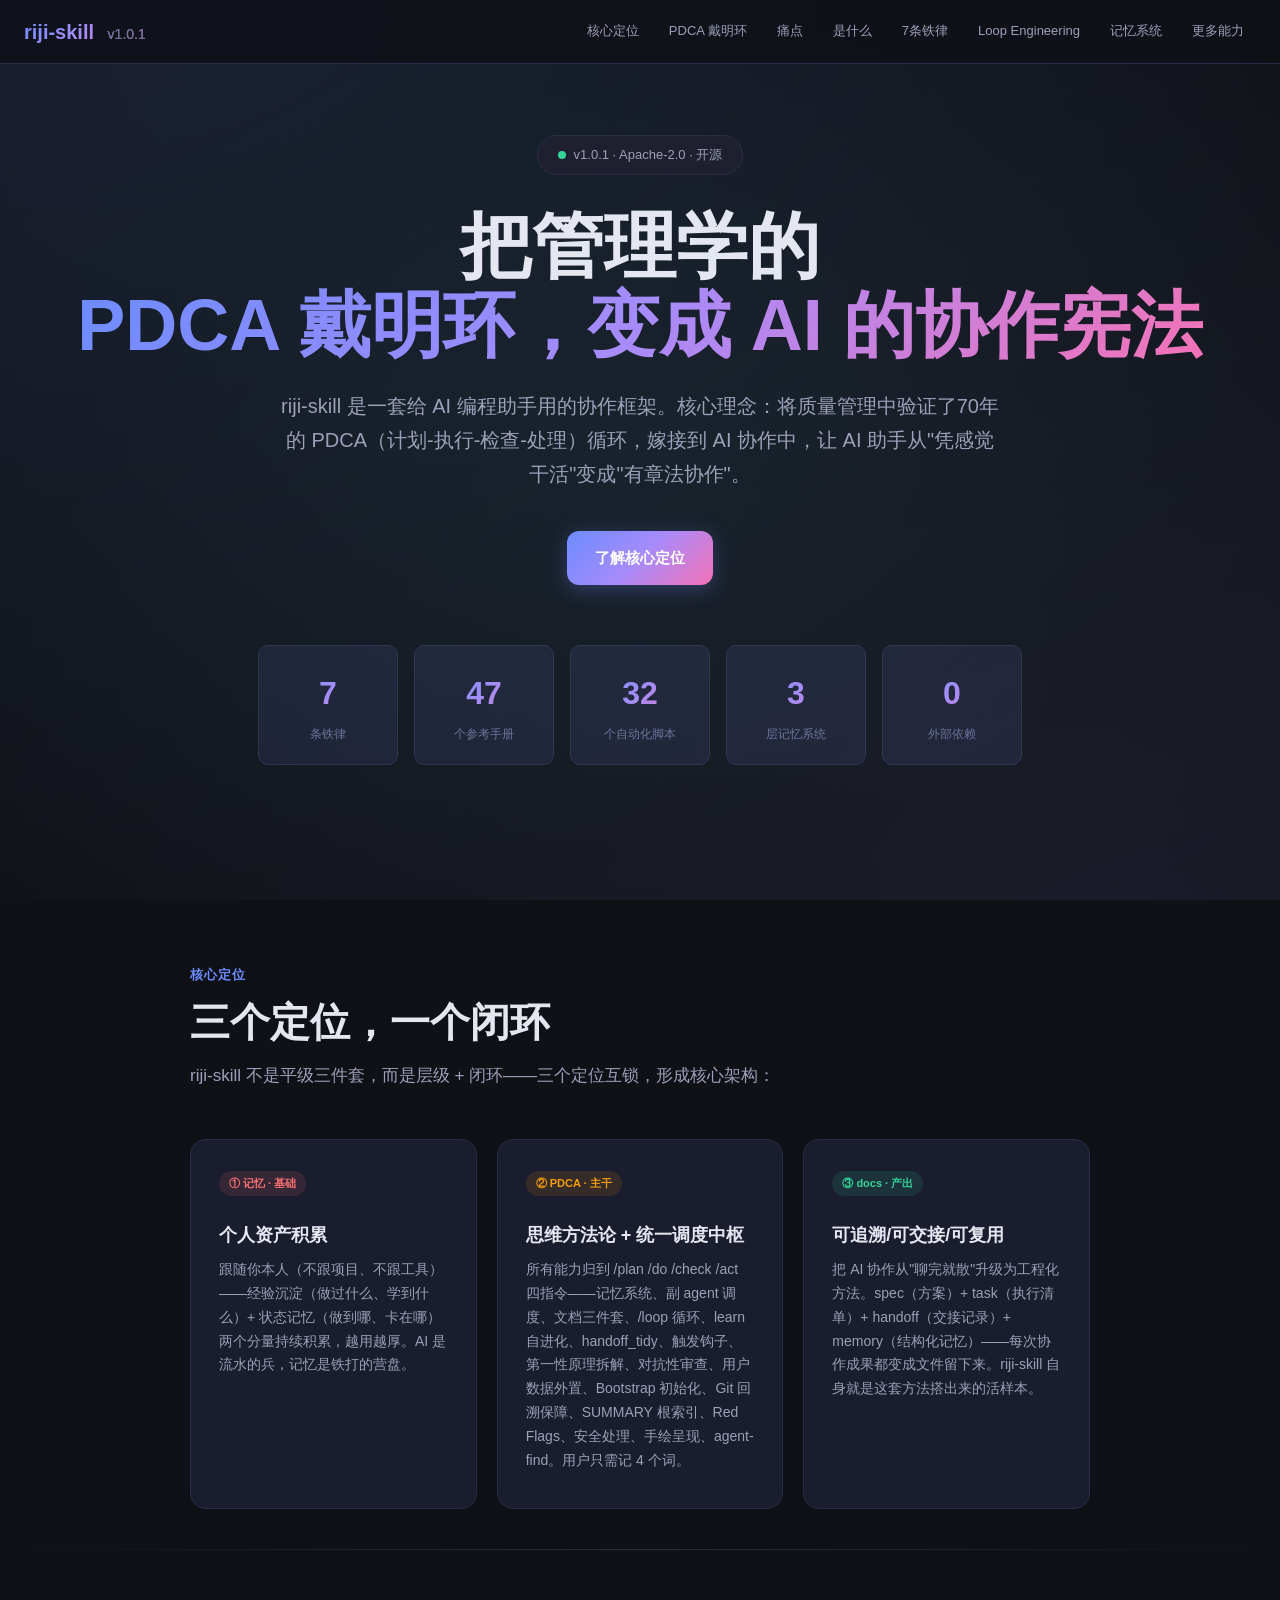
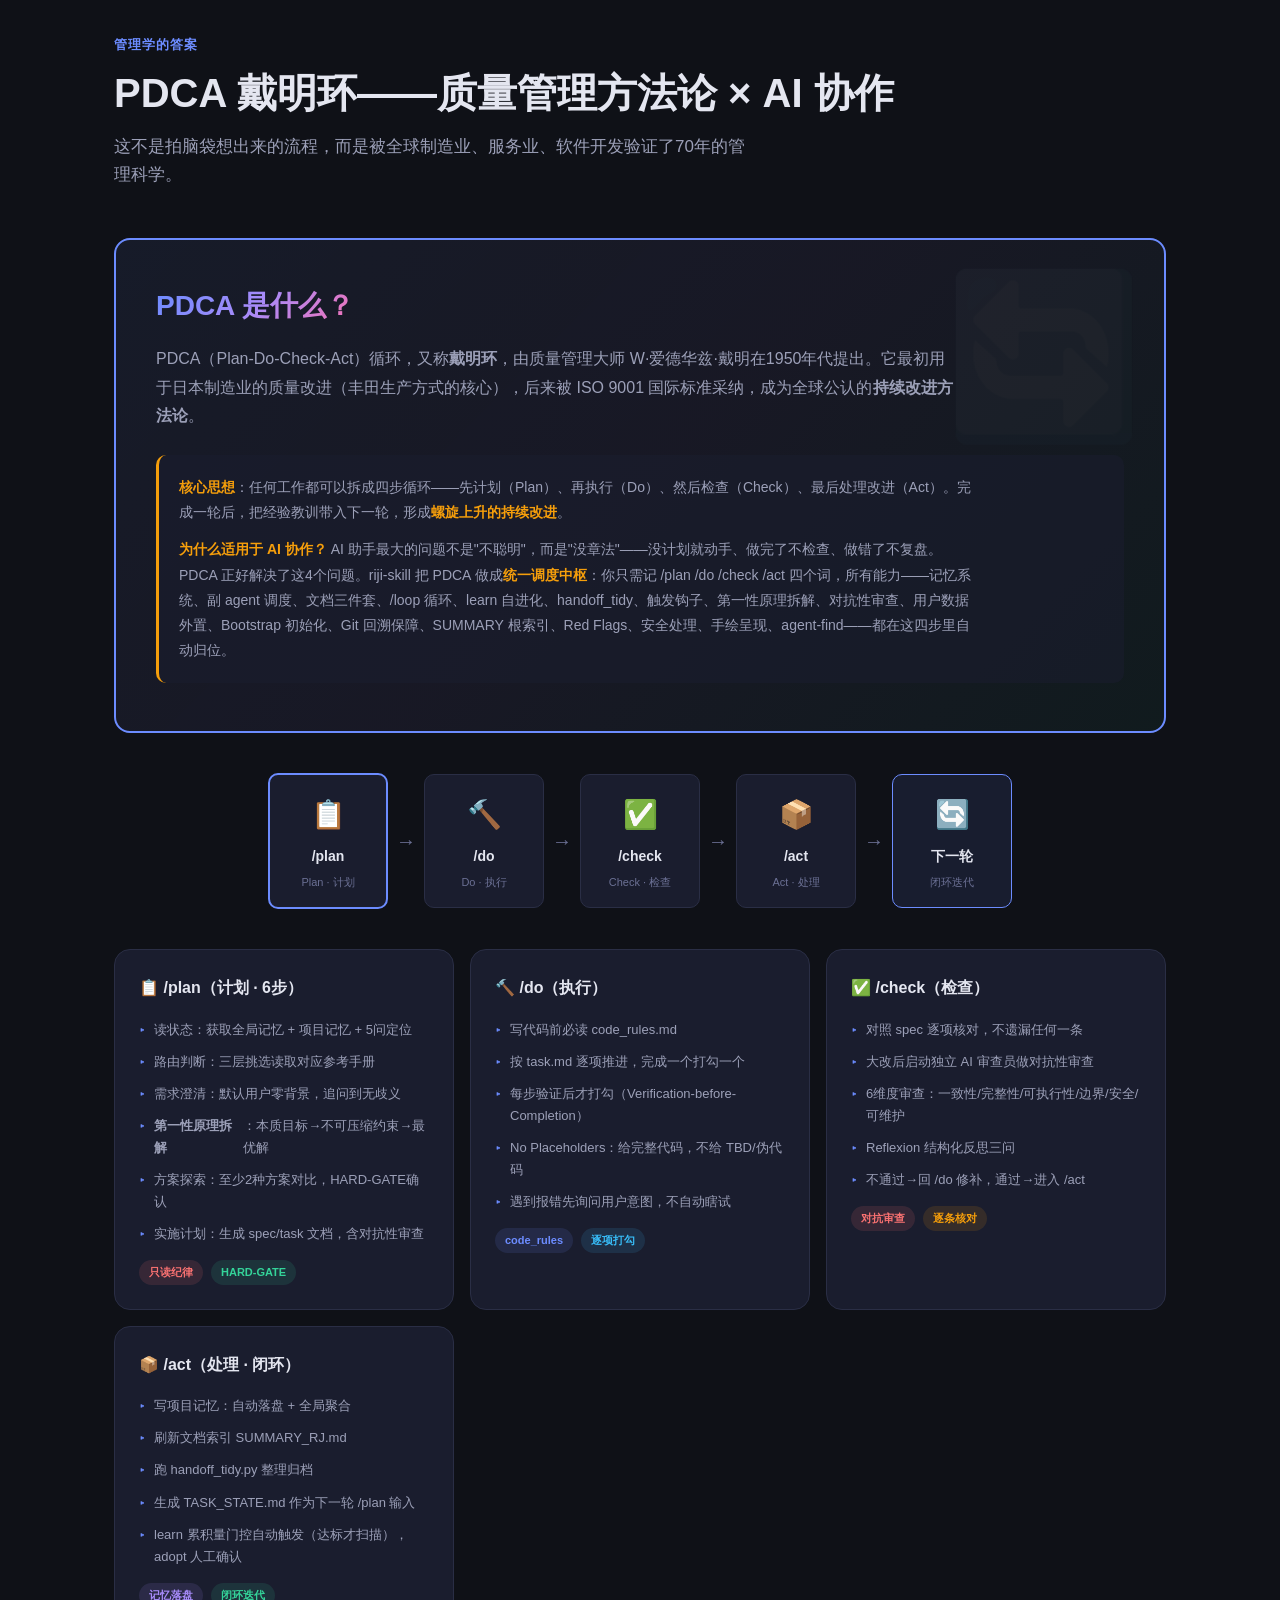
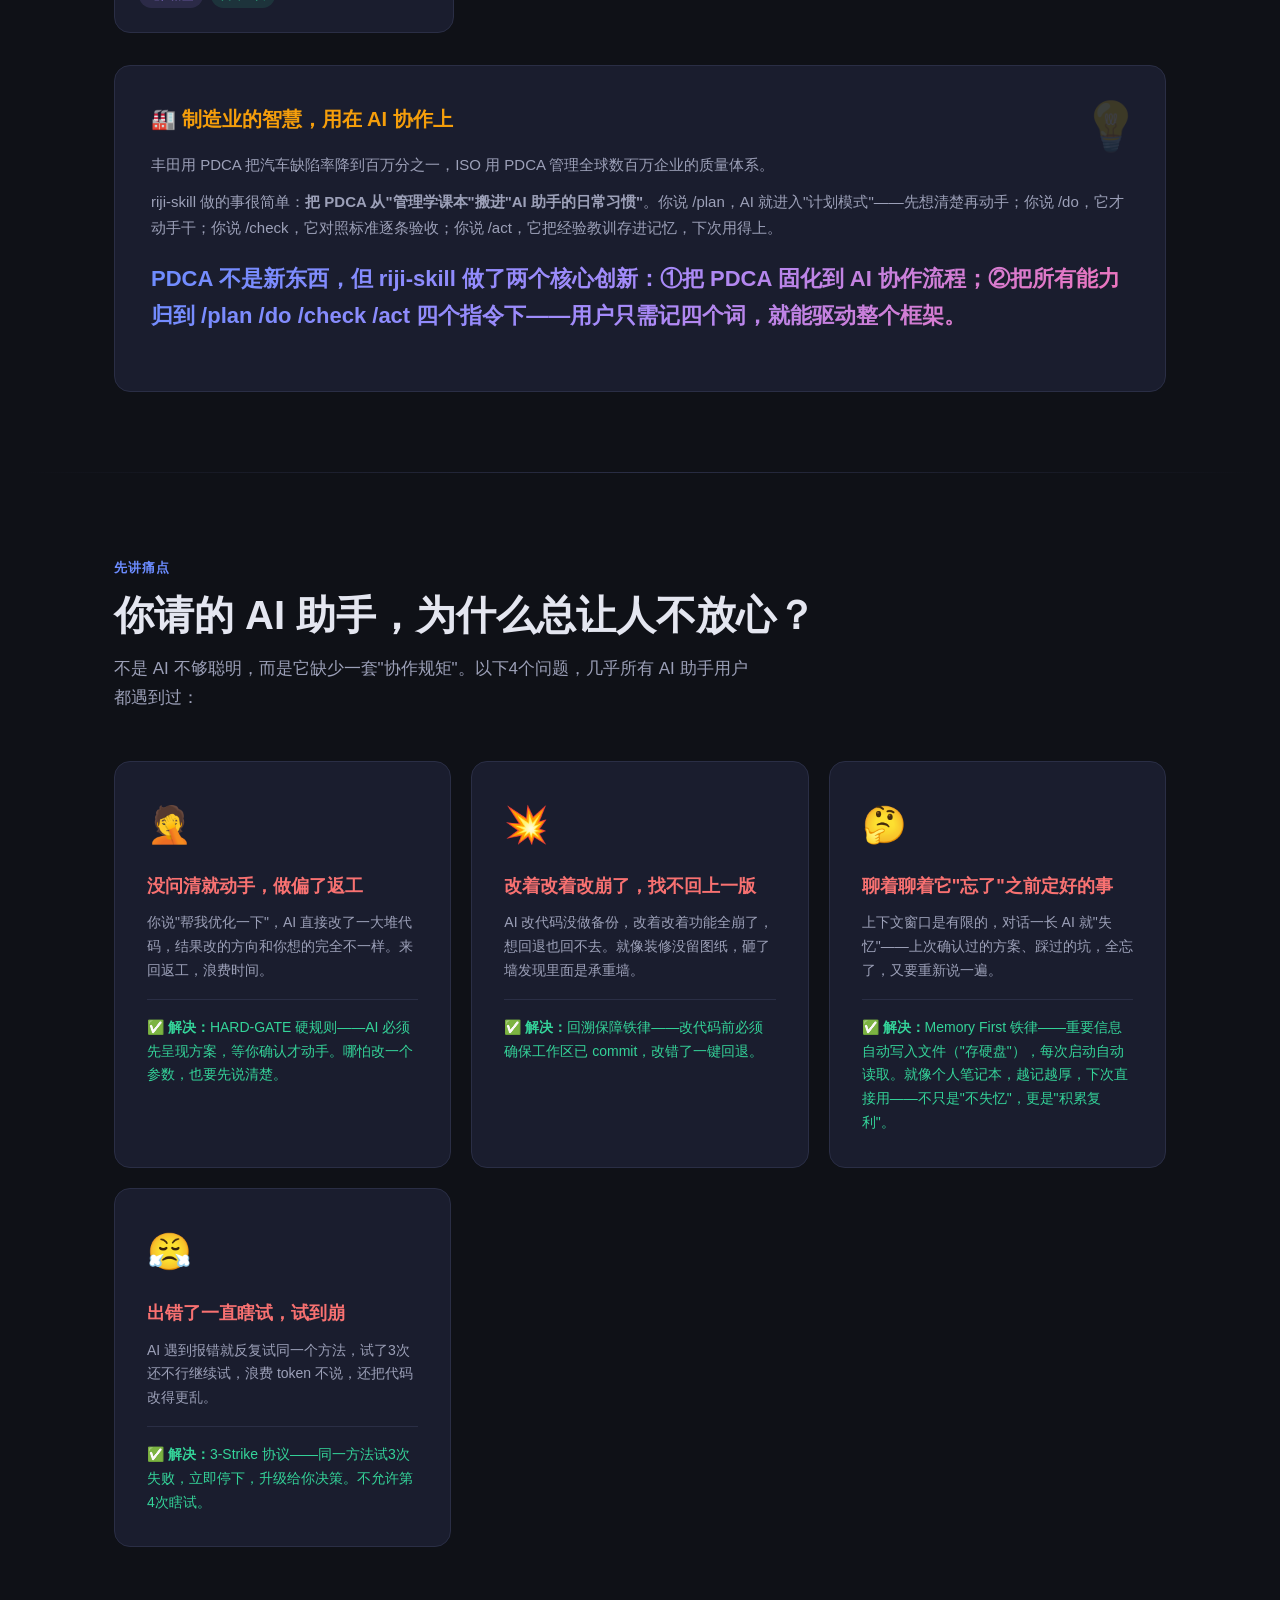
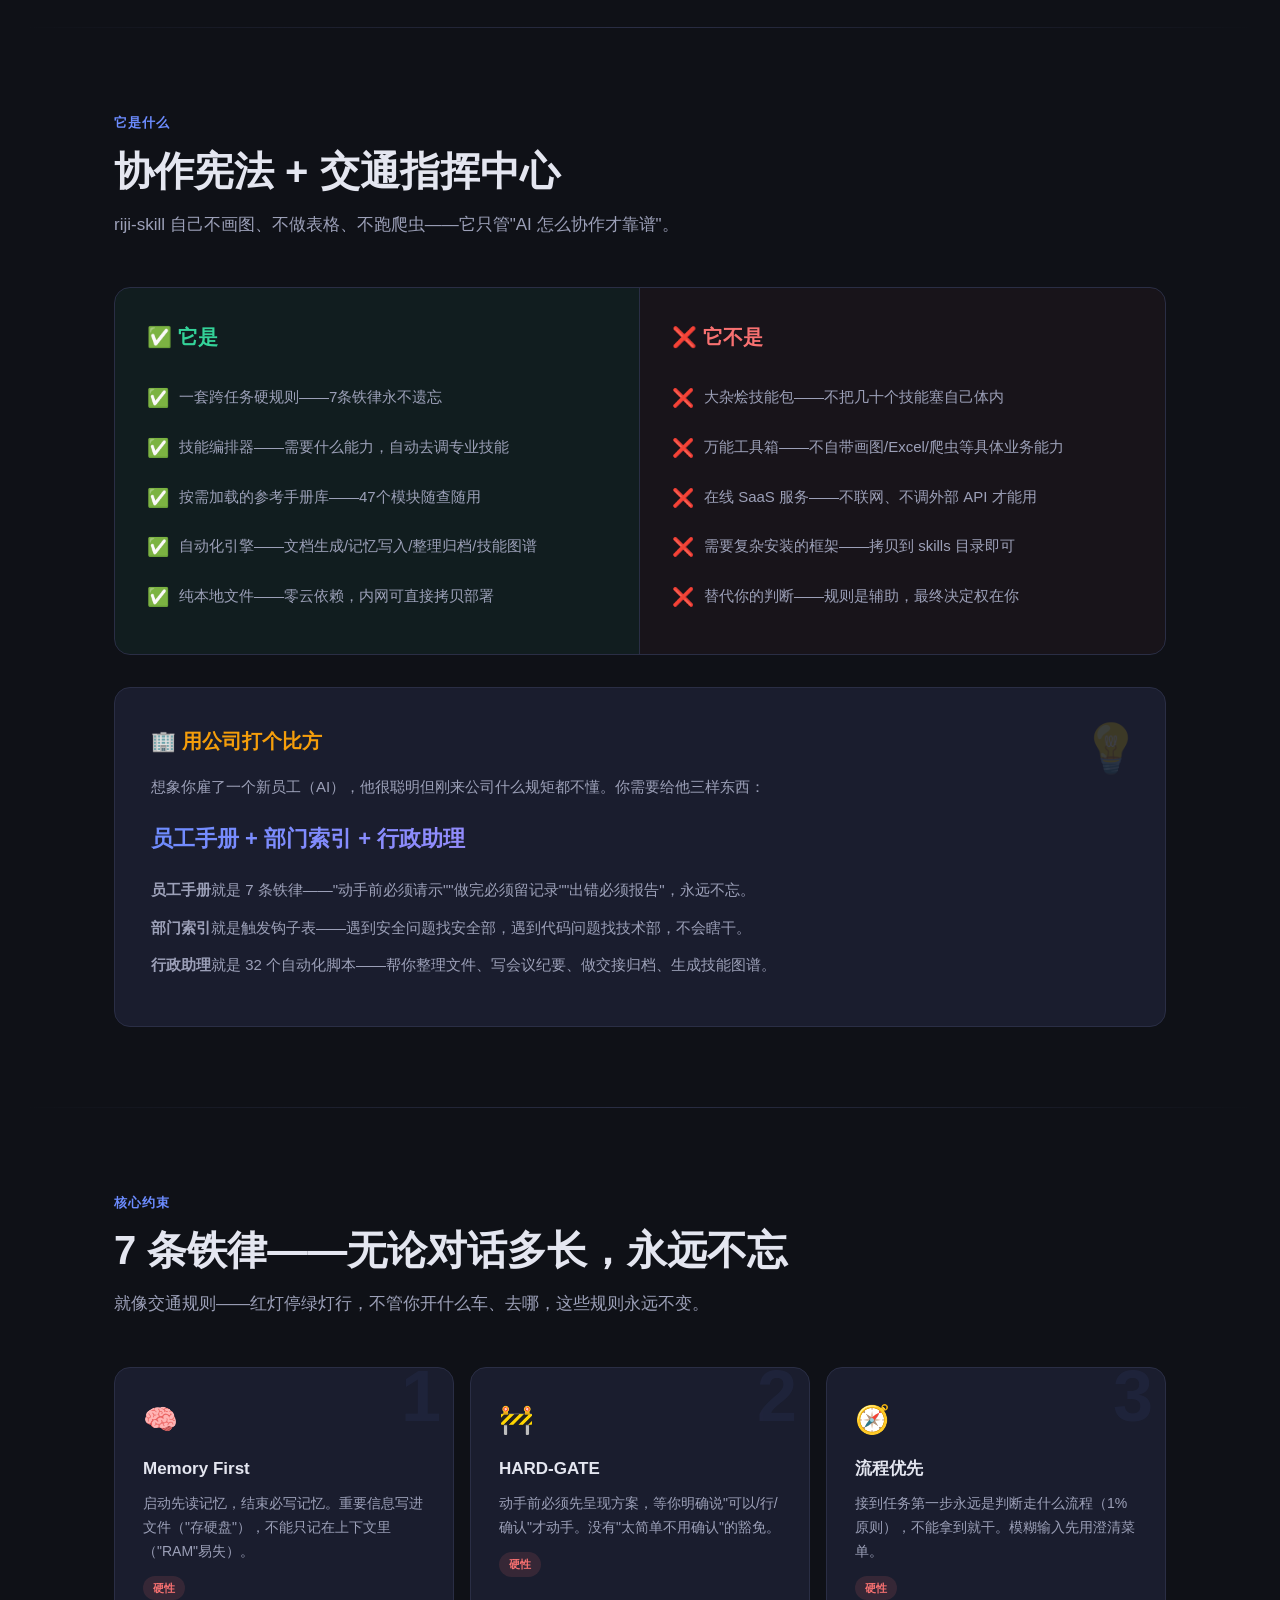
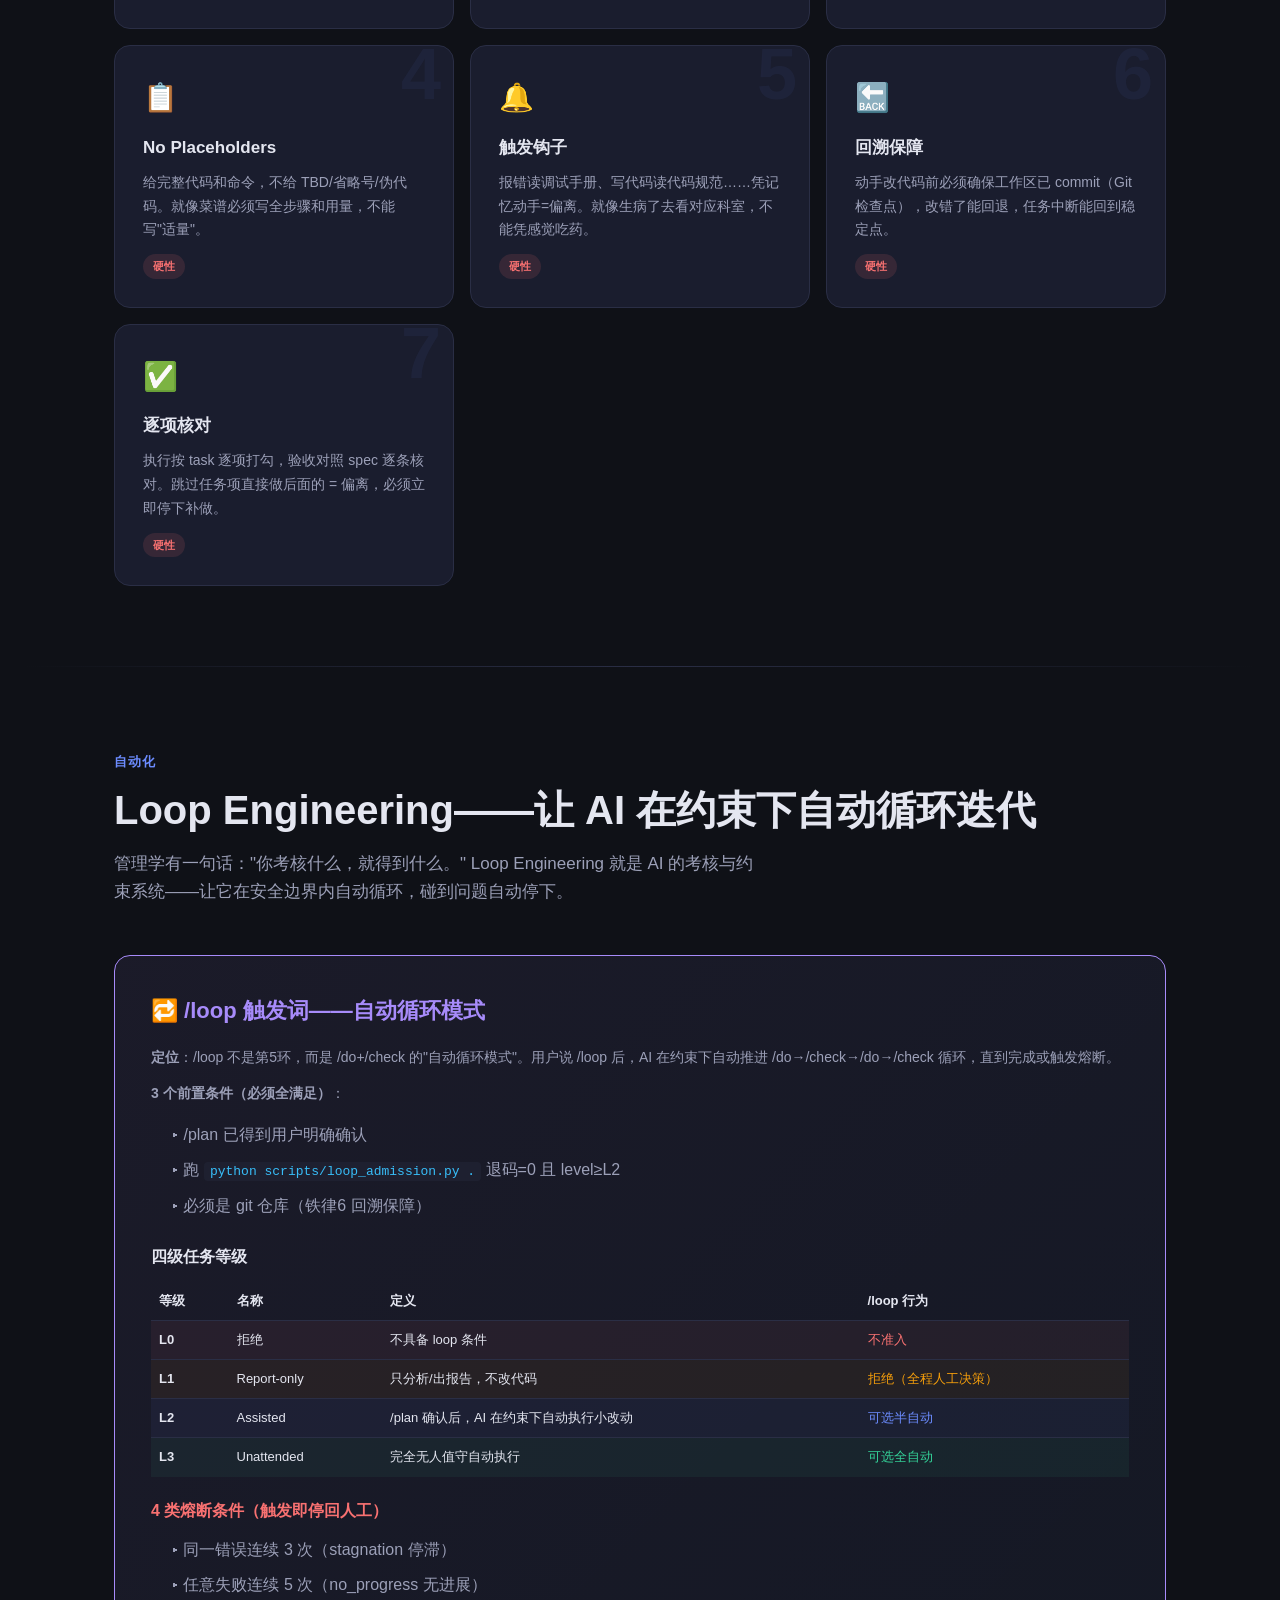
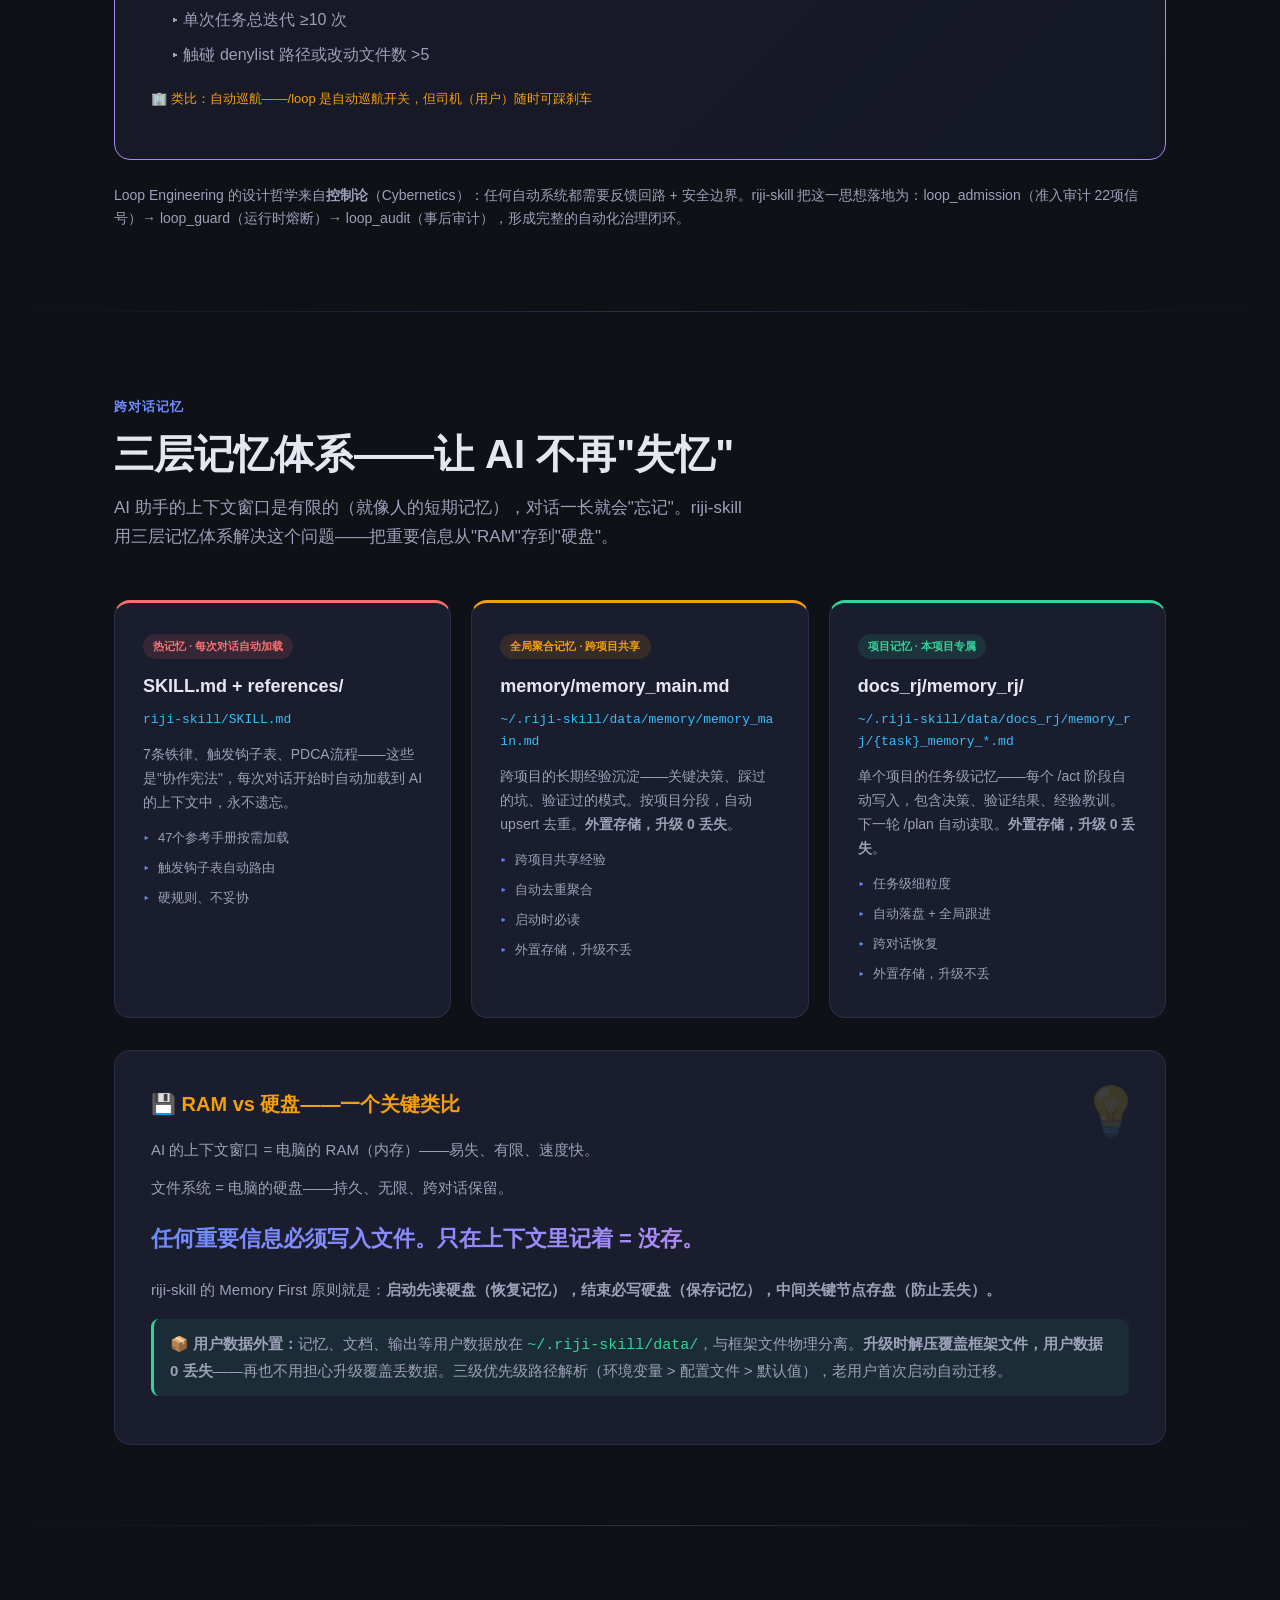
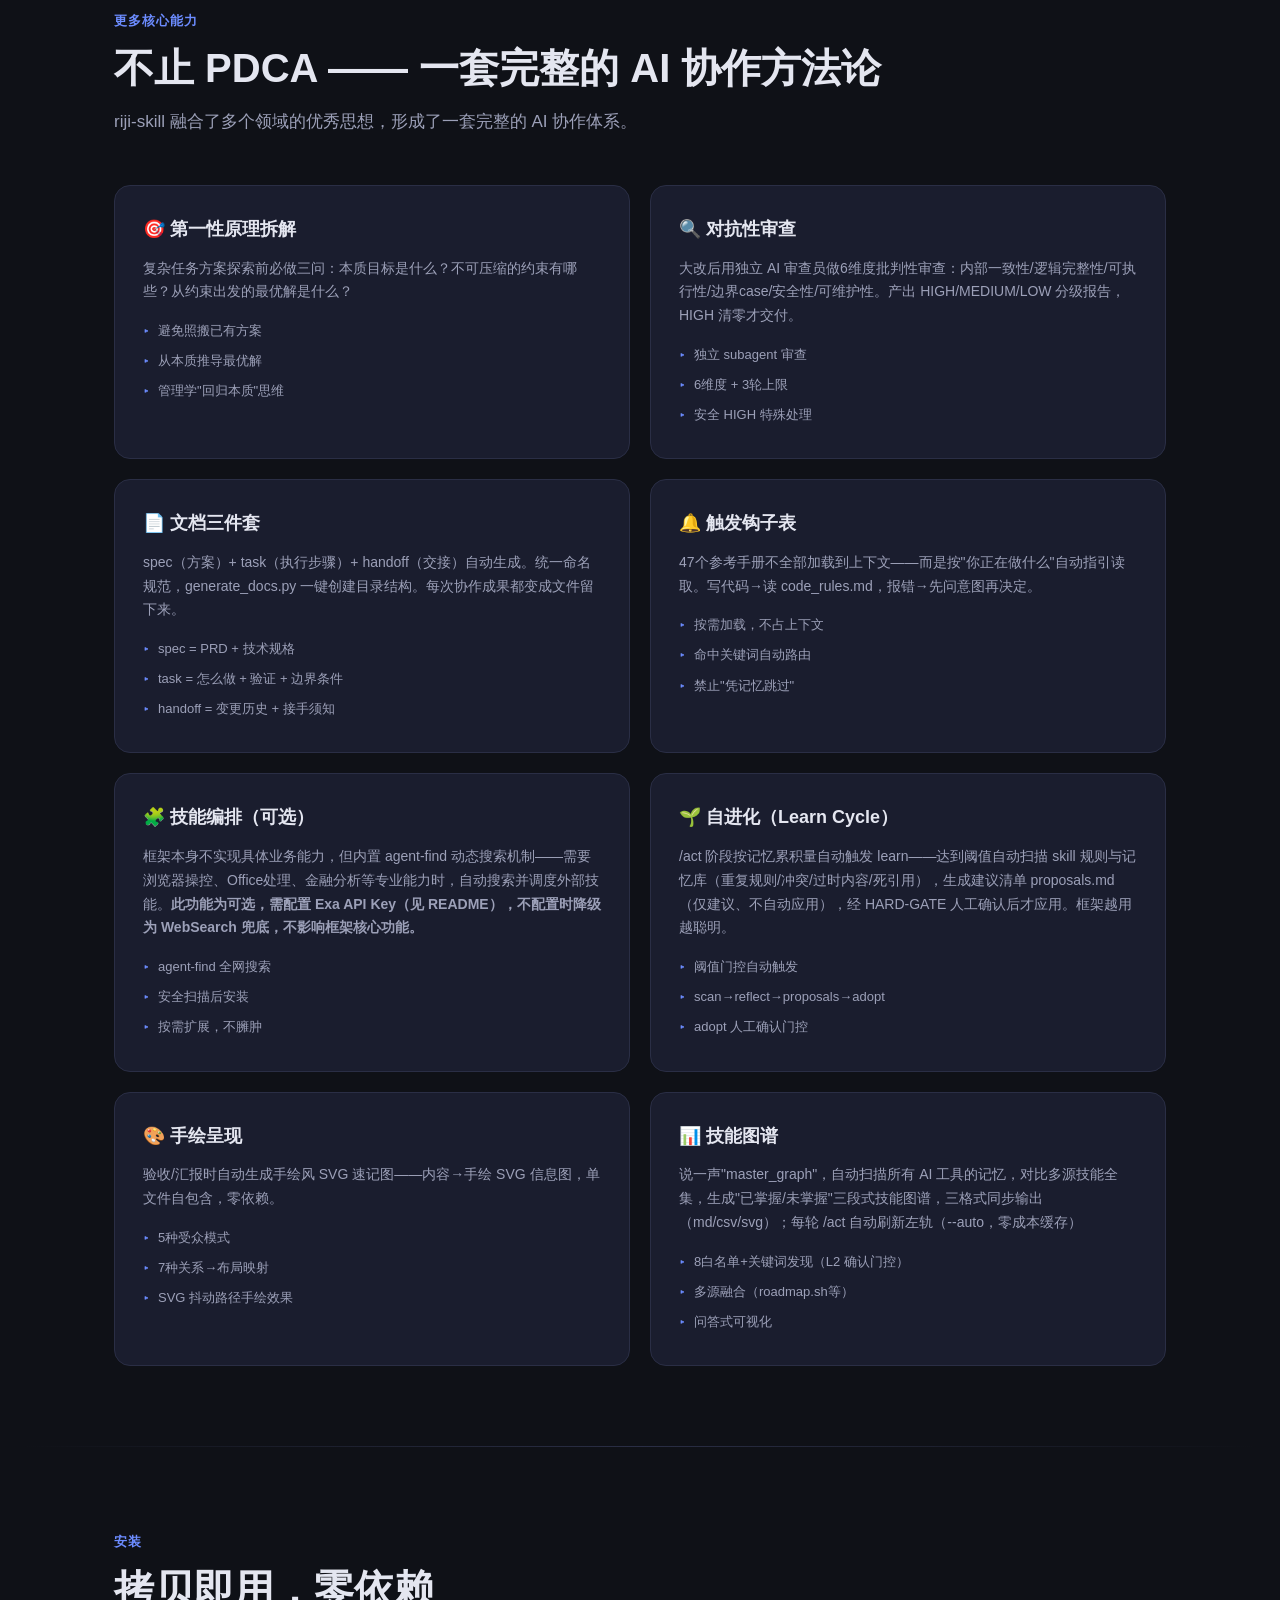
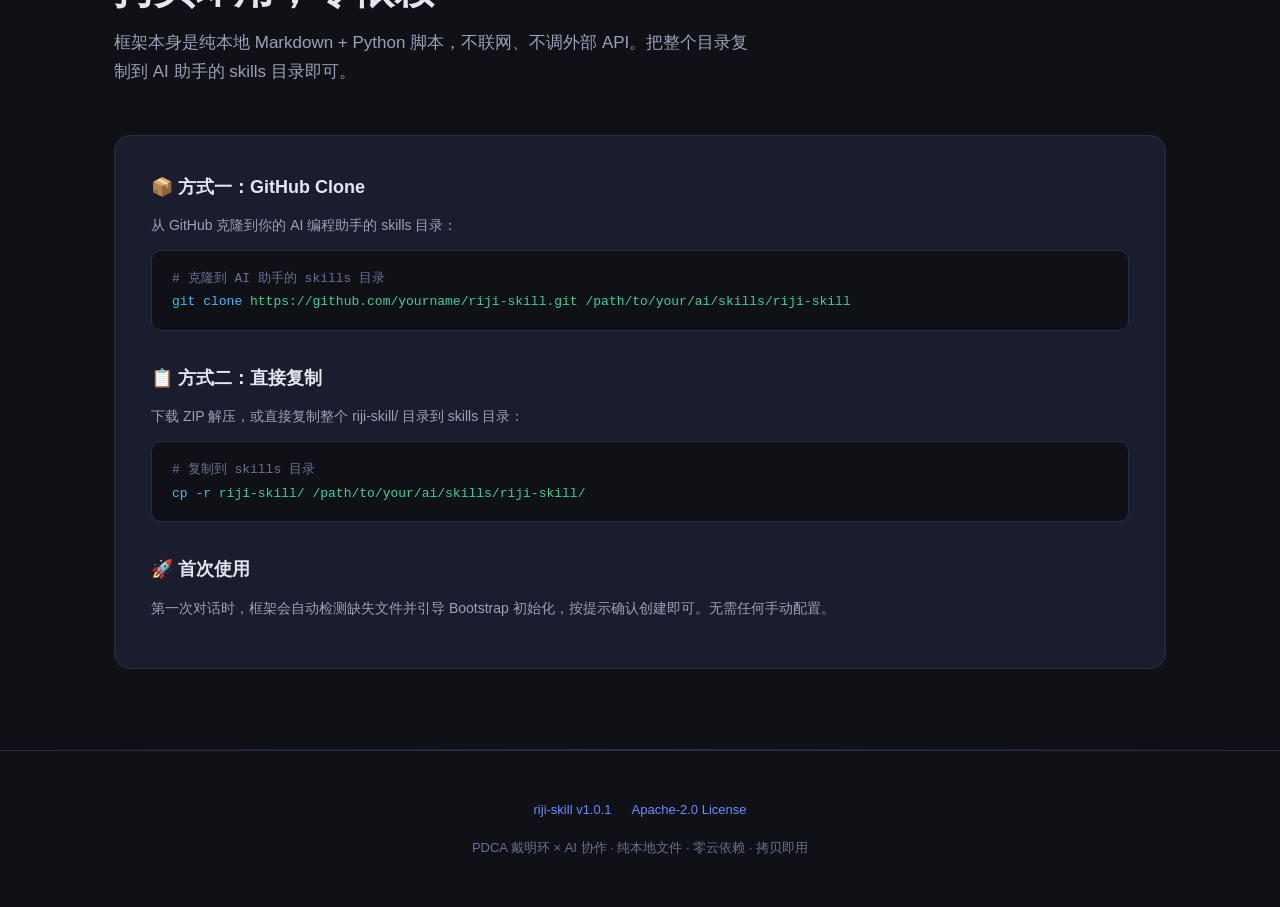
==== 网页说明.html @ 7fe3161e "feat: 融合文章写作模块（article-writing）" ====
<!DOCTYPE html>
<html lang="zh-CN">
<head>
<meta charset="UTF-8">
<meta name="viewport" content="width=device-width, initial-scale=1.0">
<title>riji-skill · AI 协作框架</title>
<meta name="description" content="把管理学的 PDCA 戴明环，变成 AI 助手的协作宪法。一套给 AI 编程助手用的协作框架——7条铁律、Loop Engineering、三层记忆体系、47个参考手册、34个自动化脚本。纯本地文件，零云依赖。">
<meta property="og:title" content="riji-skill · AI 协作框架">
<meta property="og:description" content="把管理学的 PDCA 戴明环，变成 AI 助手的协作宪法。">
<meta property="og:type" content="website">
<style>
*, *::before, *::after { margin: 0; padding: 0; box-sizing: border-box; }
:root {
  --bg: #0f1117; --bg2: #161822; --bg3: #1e2030; --card: #1a1d2e; --card-hover: #222640;
  --border: #2a2e45; --text: #e4e6f0; --text2: #9ca0b8; --text3: #6b7094;
  --accent: #6c8cff; --accent2: #a78bfa; --accent3: #34d399; --accent4: #f59e0b; --accent5: #f87171; --accent6: #38bdf8;
  --gradient1: linear-gradient(135deg, #6c8cff 0%, #a78bfa 50%, #f472b6 100%);
  --gradient2: linear-gradient(135deg, #34d399 0%, #38bdf8 100%);
  --gradient3: linear-gradient(135deg, #f59e0b 0%, #f87171 100%);
  --shadow: 0 4px 24px rgba(0,0,0,.4); --radius: 16px; --radius-sm: 10px;
}
html { scroll-behavior: smooth; scroll-padding-top: 80px; }
body {
  font-family: -apple-system, BlinkMacSystemFont, "Segoe UI", "PingFang SC", "Hiragino Sans GB", "Microsoft YaHei", sans-serif;
  background: var(--bg); color: var(--text); line-height: 1.7; overflow-x: hidden;
}
a { color: var(--accent); text-decoration: none; }
a:hover { color: var(--accent2); }

/* Nav */
nav {
  position: fixed; top: 0; left: 0; right: 0; z-index: 100;
  background: rgba(15,17,23,.85); backdrop-filter: blur(20px);
  border-bottom: 1px solid var(--border); padding: 0 24px; height: 64px;
  display: flex; align-items: center; justify-content: space-between;
}
nav .logo { font-size: 20px; font-weight: 700; background: var(--gradient1); -webkit-background-clip: text; -webkit-text-fill-color: transparent; background-clip: text; }
nav .logo span { font-weight: 400; color: var(--text3); -webkit-text-fill-color: var(--text3); font-size: 14px; margin-left: 8px; }
nav .nav-links { display: flex; gap: 6px; flex-wrap: wrap; }
nav .nav-links a { color: var(--text2); font-size: 13px; padding: 6px 12px; border-radius: 8px; transition: all .2s; }
nav .nav-links a:hover { color: var(--text); background: var(--bg3); }

/* Hero */
.hero {
  min-height: 100vh; display: flex; flex-direction: column;
  align-items: center; justify-content: center; text-align: center;
  padding: 120px 24px 80px; position: relative; overflow: hidden;
}
.hero::before {
  content: ''; position: absolute; top: -50%; left: -50%; width: 200%; height: 200%;
  background: radial-gradient(ellipse at 30% 20%, rgba(108,140,255,.12) 0%, transparent 50%),
              radial-gradient(ellipse at 70% 80%, rgba(167,139,250,.08) 0%, transparent 50%),
              radial-gradient(ellipse at 50% 50%, rgba(52,211,153,.05) 0%, transparent 50%);
  animation: heroGlow 12s ease-in-out infinite alternate;
}
@keyframes heroGlow {
  0% { transform: translate(0,0) rotate(0deg); }
  100% { transform: translate(-2%,2%) rotate(3deg); }
}
.hero-badge {
  display: inline-flex; align-items: center; gap: 8px;
  background: var(--bg3); border: 1px solid var(--border);
  border-radius: 100px; padding: 8px 20px; font-size: 13px; color: var(--text2);
  margin-bottom: 32px; position: relative; z-index: 1;
}
.hero-badge .dot { width: 8px; height: 8px; border-radius: 50%; background: var(--accent3); animation: pulse 2s infinite; }
@keyframes pulse { 0%,100%{opacity:1;} 50%{opacity:.4;} }
.hero h1 { font-size: clamp(40px, 7vw, 72px); font-weight: 800; line-height: 1.1; margin-bottom: 24px; position: relative; z-index: 1; }
.hero h1 .gradient-text { background: var(--gradient1); -webkit-background-clip: text; -webkit-text-fill-color: transparent; background-clip: text; }
.hero .subtitle { font-size: clamp(16px, 2.5vw, 20px); color: var(--text2); max-width: 720px; margin-bottom: 40px; position: relative; z-index: 1; }
.hero .cta-row { display: flex; gap: 16px; flex-wrap: wrap; justify-content: center; position: relative; z-index: 1; }
.btn { display: inline-flex; align-items: center; gap: 8px; padding: 14px 28px; border-radius: 12px; font-size: 15px; font-weight: 600; transition: all .25s; cursor: pointer; border: none; }
.btn-primary { background: var(--gradient1); color: #fff; box-shadow: 0 4px 20px rgba(108,140,255,.3); }
.btn-primary:hover { transform: translateY(-2px); box-shadow: 0 8px 30px rgba(108,140,255,.4); }
.btn-secondary { background: var(--bg3); color: var(--text); border: 1px solid var(--border); }
.btn-secondary:hover { background: var(--card-hover); border-color: var(--accent); }

/* Section Common */
section { padding: 80px 24px; max-width: 1100px; margin: 0 auto; }
.section-label { display: inline-flex; align-items: center; gap: 6px; font-size: 13px; font-weight: 600; text-transform: uppercase; letter-spacing: 1px; color: var(--accent); margin-bottom: 12px; }
.section-title { font-size: clamp(28px, 4vw, 40px); font-weight: 700; margin-bottom: 16px; line-height: 1.2; }
.section-desc { font-size: 17px; color: var(--text2); max-width: 640px; margin-bottom: 48px; }

/* Pain Points */
.pain-grid { display: grid; grid-template-columns: repeat(auto-fit, minmax(280px,1fr)); gap: 20px; }
.pain-card { background: var(--card); border: 1px solid var(--border); border-radius: var(--radius); padding: 32px; transition: all .3s; }
.pain-card:hover { background: var(--card-hover); border-color: var(--accent5); transform: translateY(-4px); box-shadow: var(--shadow); }
.pain-icon { font-size: 36px; margin-bottom: 16px; }
.pain-card h3 { font-size: 18px; margin-bottom: 10px; color: var(--accent5); }
.pain-card p { font-size: 14px; color: var(--text2); }
.pain-card .solution { margin-top: 16px; padding-top: 16px; border-top: 1px solid var(--border); font-size: 14px; color: var(--accent3); }
.pain-card .solution::before { content: '✅ 解决：'; font-weight: 600; }

/* Is / Is Not */
.compare-table { display: grid; grid-template-columns: 1fr 1fr; gap: 0; border-radius: var(--radius); overflow: hidden; border: 1px solid var(--border); margin-bottom: 32px; }
.compare-col { padding: 32px; }
.compare-col.yes { background: rgba(52,211,153,.06); border-right: 1px solid var(--border); }
.compare-col.no { background: rgba(248,113,113,.04); }
.compare-col h3 { font-size: 20px; margin-bottom: 20px; display: flex; align-items: center; gap: 10px; }
.compare-col.yes h3 { color: var(--accent3); }
.compare-col.no h3 { color: var(--accent5); }
.compare-col ul { list-style: none; }
.compare-col li { padding: 10px 0; font-size: 15px; color: var(--text2); display: flex; align-items: flex-start; gap: 10px; }
.compare-col li::before { font-size: 18px; flex-shrink: 0; margin-top: -1px; }
.compare-col.yes li::before { content: '✅'; }
.compare-col.no li::before { content: '❌'; }

/* Analogy Box */
.analogy-box { background: var(--card); border: 1px solid var(--border); border-radius: var(--radius); padding: 36px; position: relative; overflow: hidden; }
.analogy-box::before { content: '💡'; position: absolute; top: 20px; right: 24px; font-size: 48px; opacity: .15; }
.analogy-box h3 { font-size: 20px; margin-bottom: 16px; color: var(--accent4); }
.analogy-box p { font-size: 15px; color: var(--text2); margin-bottom: 12px; }
.analogy-box .big-text { font-size: 22px; font-weight: 700; color: var(--text); background: var(--gradient1); -webkit-background-clip: text; -webkit-text-fill-color: transparent; background-clip: text; margin: 20px 0; }

/* PDCA Section */
.pdca-hero {
  background: linear-gradient(135deg, rgba(108,140,255,.08) 0%, rgba(167,139,250,.06) 50%, rgba(52,211,153,.05) 100%);
  border: 2px solid var(--accent); border-radius: var(--radius); padding: 48px 40px; margin: 32px 0; position: relative; overflow: hidden;
}
.pdca-hero::before { content: '🔄'; position: absolute; top: -20px; right: 20px; font-size: 160px; opacity: .04; }
.pdca-hero h3 { font-size: 28px; font-weight: 800; margin-bottom: 20px; line-height: 1.3; }
.pdca-hero h3 .hl { background: var(--gradient1); -webkit-background-clip: text; -webkit-text-fill-color: transparent; background-clip: text; }
.pdca-hero p { font-size: 16px; color: var(--text2); line-height: 1.8; max-width: 800px; }
.pdca-hero .pdca-history { margin-top: 24px; padding: 20px; background: rgba(26,29,46,.6); border-radius: var(--radius-sm); border-left: 3px solid var(--accent4); }
.pdca-hero .pdca-history p { font-size: 14px; color: var(--text2); }
.pdca-hero .pdca-history strong { color: var(--accent4); }

/* Rules Grid */
.rules-grid { display: grid; grid-template-columns: repeat(auto-fit, minmax(300px,1fr)); gap: 16px; }
.rule-card { background: var(--card); border: 1px solid var(--border); border-radius: var(--radius); padding: 28px; transition: all .3s; position: relative; overflow: hidden; }
.rule-card:hover { border-color: var(--accent); transform: translateY(-3px); box-shadow: var(--shadow); }
.rule-num { position: absolute; top: -8px; right: 12px; font-size: 72px; font-weight: 900; color: var(--accent); opacity: .06; line-height: 1; }
.rule-card .rule-icon { font-size: 28px; margin-bottom: 12px; }
.rule-card h3 { font-size: 17px; margin-bottom: 8px; }
.rule-card p { font-size: 14px; color: var(--text2); }
.rule-card .rule-tag { display: inline-block; font-size: 11px; padding: 3px 10px; border-radius: 100px; margin-top: 12px; font-weight: 600; }
.tag-hard { background: rgba(248,113,113,.12); color: var(--accent5); }
.tag-soft { background: rgba(108,140,255,.12); color: var(--accent); }

/* Spine Flow */
.spine-flow { display: flex; align-items: center; gap: 8px; flex-wrap: wrap; justify-content: center; margin-bottom: 40px; }
.spine-step { background: var(--card); border: 1px solid var(--border); border-radius: var(--radius-sm); padding: 16px 20px; text-align: center; min-width: 120px; transition: all .3s; }
.spine-step:hover { border-color: var(--accent); transform: scale(1.05); }
.spine-step .step-icon { font-size: 28px; margin-bottom: 6px; }
.spine-step .step-name { font-size: 14px; font-weight: 600; }
.spine-step .step-desc { font-size: 11px; color: var(--text3); margin-top: 4px; }
.spine-arrow { font-size: 20px; color: var(--text3); }
.spine-phases { display: grid; grid-template-columns: repeat(auto-fit, minmax(320px,1fr)); gap: 16px; }
.phase-card { background: var(--card); border: 1px solid var(--border); border-radius: var(--radius); padding: 24px; }
.phase-card h4 { font-size: 16px; margin-bottom: 12px; display: flex; align-items: center; gap: 8px; }
.phase-card ul { list-style: none; }
.phase-card li { font-size: 13px; color: var(--text2); padding: 5px 0; display: flex; align-items: flex-start; gap: 8px; }
.phase-card li::before { content: '▸'; color: var(--accent); flex-shrink: 0; }

/* Loop Engineering */
.loop-box { background: linear-gradient(135deg, rgba(167,139,250,.08) 0%, rgba(108,140,255,.06) 100%); border: 1px solid var(--accent2); border-radius: var(--radius); padding: 36px; margin-top: 32px; }
.loop-box h3 { font-size: 22px; margin-bottom: 16px; color: var(--accent2); }
.loop-box p { font-size: 14px; color: var(--text2); margin-bottom: 12px; }
.loop-box .code-block { background: var(--bg); border: 1px solid var(--border); border-radius: var(--radius-sm); padding: 16px 20px; font-family: "Cascadia Code", Consolas, monospace; font-size: 13px; color: var(--accent3); overflow-x: auto; line-height: 1.8; margin: 12px 0; }

/* Memory System */
.memory-layers { display: grid; grid-template-columns: repeat(auto-fit, minmax(280px,1fr)); gap: 20px; }
.memory-layer { background: var(--card); border-radius: var(--radius); padding: 28px; border: 1px solid var(--border); position: relative; overflow: hidden; }
.memory-layer.hot { border-top: 3px solid var(--accent5); }
.memory-layer.warm { border-top: 3px solid var(--accent4); }
.memory-layer.cold { border-top: 3px solid var(--accent3); }
.memory-layer .layer-badge { display: inline-block; font-size: 11px; padding: 3px 10px; border-radius: 100px; font-weight: 700; margin-bottom: 12px; }
.memory-layer.hot .layer-badge { background: rgba(248,113,113,.12); color: var(--accent5); }
.memory-layer.warm .layer-badge { background: rgba(245,158,11,.12); color: var(--accent4); }
.memory-layer.cold .layer-badge { background: rgba(52,211,153,.12); color: var(--accent3); }
.memory-layer h4 { font-size: 18px; margin-bottom: 8px; }
.memory-layer .layer-file { font-family: monospace; font-size: 13px; color: var(--accent6); margin-bottom: 12px; word-break: break-all; }
.memory-layer p { font-size: 14px; color: var(--text2); margin-bottom: 8px; }
.memory-layer ul { list-style: none; }
.memory-layer li { font-size: 13px; color: var(--text2); padding: 4px 0; display: flex; gap: 8px; }
.memory-layer li::before { content: '▸'; color: var(--accent); flex-shrink: 0; }

/* Install */
.install-box { background: var(--card); border: 1px solid var(--border); border-radius: var(--radius); padding: 36px; }
.install-method { margin-bottom: 32px; }
.install-method:last-child { margin-bottom: 0; }
.install-method h4 { font-size: 18px; margin-bottom: 12px; display: flex; align-items: center; gap: 10px; }
.install-method p { font-size: 14px; color: var(--text2); margin-bottom: 12px; }
.code-block { background: var(--bg); border: 1px solid var(--border); border-radius: var(--radius-sm); padding: 16px 20px; font-family: "Cascadia Code", Consolas, monospace; font-size: 13px; color: var(--accent3); overflow-x: auto; line-height: 1.8; }
.code-block .comment { color: var(--text3); }
.code-block .cmd { color: var(--accent6); }

/* Stats */
.stats-row { display: grid; grid-template-columns: repeat(auto-fit, minmax(140px,1fr)); gap: 16px; margin: 40px 0; }
.stat-item { background: var(--card); border: 1px solid var(--border); border-radius: var(--radius-sm); padding: 20px; text-align: center; }
.stat-num { font-size: 32px; font-weight: 800; background: var(--gradient1); -webkit-background-clip: text; -webkit-text-fill-color: transparent; background-clip: text; }
.stat-label { font-size: 12px; color: var(--text3); margin-top: 4px; }

/* Badges */
.badge-row { display: flex; gap: 8px; flex-wrap: wrap; margin-top: 8px; }
.mini-badge { font-size: 11px; padding: 3px 10px; border-radius: 100px; font-weight: 600; }
.mblue { background: rgba(108,140,255,.12); color: var(--accent); }
.mgreen { background: rgba(52,211,153,.12); color: var(--accent3); }
.myellow { background: rgba(245,158,11,.12); color: var(--accent4); }
.mred { background: rgba(248,113,113,.12); color: var(--accent5); }
.mcyan { background: rgba(56,189,248,.12); color: var(--accent6); }
.mpurple { background: rgba(167,139,250,.12); color: var(--accent2); }

/* Footer */
footer { text-align: center; padding: 48px 24px; border-top: 1px solid var(--border); color: var(--text3); font-size: 13px; }
footer .footer-links { display: flex; gap: 20px; justify-content: center; margin-bottom: 16px; flex-wrap: wrap; }

/* Divider */
.divider { height: 1px; background: linear-gradient(90deg, transparent, var(--border), transparent); margin: 0 24px; }

/* Feature Grid */
.feature-grid { display: grid; grid-template-columns: repeat(auto-fit, minmax(480px,1fr)); gap: 20px; }
.feature-card { background: var(--card); border: 1px solid var(--border); border-radius: var(--radius); padding: 28px; transition: all .3s; }
.feature-card:hover { border-color: var(--accent2); box-shadow: var(--shadow); }
.feature-card h4 { font-size: 18px; margin-bottom: 12px; display: flex; align-items: center; gap: 10px; }
.feature-card p { font-size: 14px; color: var(--text2); line-height: 1.7; }
.feature-card ul { list-style: none; margin-top: 12px; }
.feature-card li { font-size: 13px; color: var(--text2); padding: 4px 0; display: flex; gap: 8px; }
.feature-card li::before { content: '▸'; color: var(--accent); flex-shrink: 0; }

/* Fade-in Animation */
.fade-in { opacity: 0; transform: translateY(30px); transition: opacity .6s ease, transform .6s ease; }
.fade-in.visible { opacity: 1; transform: translateY(0); }

/* Scrollbar */
::-webkit-scrollbar { width: 8px; }
::-webkit-scrollbar-track { background: var(--bg); }
::-webkit-scrollbar-thumb { background: var(--border); border-radius: 4px; }
::-webkit-scrollbar-thumb:hover { background: var(--text3); }

/* Responsive */
@media (max-width: 768px) {
  nav { padding: 8px 12px; height: auto; flex-wrap: wrap; gap: 6px; }
  nav .nav-links { gap: 4px; }
  nav .nav-links a { font-size: 12px; padding: 4px 8px; }
  .hero { padding: 100px 16px 56px; min-height: auto; }
  .hero h1 { font-size: 34px; }
  section { padding: 48px 16px; }
  .section-title { font-size: 25px; }
  .compare-table { grid-template-columns: 1fr; }
  .compare-col.yes { border-right: none; border-bottom: 1px solid var(--border); }
  .spine-flow { flex-direction: column; align-items: stretch; }
  .spine-arrow { transform: rotate(90deg); margin: 6px 0; }
  .feature-grid { grid-template-columns: 1fr; }
  .pdca-hero { padding: 28px 20px; }
  .pdca-hero h3 { font-size: 22px; }
}
</style>
</head>
<body>

<!-- Navigation -->
<nav>
  <div class="logo">riji-skill <span>v1.0.1</span></div>
  <div class="nav-links">
    <a href="#core">核心定位</a>
    <a href="#pdca">PDCA 戴明环</a>
    <a href="#pain">痛点</a>
    <a href="#what">是什么</a>
    <a href="#rules">7条铁律</a>
    <a href="#loop">Loop Engineering</a>
    <a href="#memory">记忆系统</a>
    <a href="#features">更多能力</a>
  </div>
</nav>

<!-- ===== Hero ===== -->
<section class="hero" style="max-width:100%;padding-left:24px;padding-right:24px;">
  <div class="hero-badge"><span class="dot"></span> v1.0.1 · Apache-2.0 · 开源</div>
  <h1>把管理学的<br><span class="gradient-text">PDCA 戴明环，变成 AI 的协作宪法</span></h1>
  <p class="subtitle">riji-skill 是一套给 AI 编程助手用的协作框架。核心理念：将质量管理中验证了70年的 PDCA（计划-执行-检查-处理）循环，嫁接到 AI 协作中，让 AI 助手从"凭感觉干活"变成"有章法协作"。</p>
  <div class="cta-row">
    <a href="#core" class="btn btn-primary">了解核心定位</a>
  </div>
  <div class="stats-row" style="max-width:800px;margin-top:60px;">
    <div class="stat-item"><div class="stat-num">7</div><div class="stat-label">条铁律</div></div>
    <div class="stat-item"><div class="stat-num">47</div><div class="stat-label">个参考手册</div></div>
    <div class="stat-item"><div class="stat-num">32</div><div class="stat-label">个自动化脚本</div></div>
    <div class="stat-item"><div class="stat-num">3</div><div class="stat-label">层记忆系统</div></div>
    <div class="stat-item"><div class="stat-num">0</div><div class="stat-label">外部依赖</div></div>
  </div>
</section>

<!-- ===== 三定位 Overview ===== -->
<section id="core" class="fade-in" style="padding:60px 24px 40px;">
  <div style="max-width:900px;margin:0 auto;">
    <div class="section-label">核心定位</div>
    <h2 class="section-title">三个定位，一个闭环</h2>
    <p class="section-desc">riji-skill 不是平级三件套，而是层级 + 闭环——三个定位互锁，形成核心架构：</p>
    <div style="display:grid;grid-template-columns:repeat(auto-fit,minmax(260px,1fr));gap:20px;margin-top:32px;">
      <div class="memory-layer hot" style="border:1px solid var(--border);border-radius:var(--radius);padding:28px;">
        <span class="layer-badge">① 记忆 · 基础</span>
        <h4 style="margin-top:12px;">个人资产积累</h4>
        <p style="font-size:14px;color:var(--text2);">跟随你本人（不跟项目、不跟工具）——经验沉淀（做过什么、学到什么）+ 状态记忆（做到哪、卡在哪）两个分量持续积累，越用越厚。AI 是流水的兵，记忆是铁打的营盘。</p>
      </div>
      <div class="memory-layer warm" style="border:1px solid var(--border);border-radius:var(--radius);padding:28px;">
        <span class="layer-badge">② PDCA · 主干</span>
        <h4 style="margin-top:12px;">思维方法论 + 统一调度中枢</h4>
        <p style="font-size:14px;color:var(--text2);">所有能力归到 /plan /do /check /act 四指令——记忆系统、副 agent 调度、文档三件套、/loop 循环、learn 自进化、handoff_tidy、触发钩子、第一性原理拆解、对抗性审查、用户数据外置、Bootstrap 初始化、Git 回溯保障、SUMMARY 根索引、Red Flags、安全处理、手绘呈现、agent-find。用户只需记 4 个词。</p>
      </div>
      <div class="memory-layer cold" style="border:1px solid var(--border);border-radius:var(--radius);padding:28px;">
        <span class="layer-badge">③ docs · 产出</span>
        <h4 style="margin-top:12px;">可追溯/可交接/可复用</h4>
        <p style="font-size:14px;color:var(--text2);">把 AI 协作从"聊完就散"升级为工程化方法。spec（方案）+ task（执行清单）+ handoff（交接记录）+ memory（结构化记忆）——每次协作成果都变成文件留下来。riji-skill 自身就是这套方法搭出来的活样本。</p>
      </div>
    </div>
  </div>
</section>

<div class="divider"></div>

<!-- ===== PDCA 戴明环 ===== -->
<section id="pdca" class="fade-in">
  <div class="section-label">管理学的答案</div>
  <h2 class="section-title">PDCA 戴明环——质量管理方法论 × AI 协作</h2>
  <p class="section-desc">这不是拍脑袋想出来的流程，而是被全球制造业、服务业、软件开发验证了70年的管理科学。</p>

  <div class="pdca-hero">
    <h3><span class="hl">PDCA 是什么？</span></h3>
    <p>PDCA（Plan-Do-Check-Act）循环，又称<strong>戴明环</strong>，由质量管理大师 W·爱德华兹·戴明在1950年代提出。它最初用于日本制造业的质量改进（丰田生产方式的核心），后来被 ISO 9001 国际标准采纳，成为全球公认的<strong>持续改进方法论</strong>。</p>
    <div class="pdca-history">
      <p><strong>核心思想</strong>：任何工作都可以拆成四步循环——先计划（Plan）、再执行（Do）、然后检查（Check）、最后处理改进（Act）。完成一轮后，把经验教训带入下一轮，形成<strong>螺旋上升的持续改进</strong>。</p>
      <p style="margin-top:12px;"><strong>为什么适用于 AI 协作？</strong> AI 助手最大的问题不是"不聪明"，而是"没章法"——没计划就动手、做完了不检查、做错了不复盘。PDCA 正好解决了这4个问题。riji-skill 把 PDCA 做成<strong>统一调度中枢</strong>：你只需记 /plan /do /check /act 四个词，所有能力——记忆系统、副 agent 调度、文档三件套、/loop 循环、learn 自进化、handoff_tidy、触发钩子、第一性原理拆解、对抗性审查、用户数据外置、Bootstrap 初始化、Git 回溯保障、SUMMARY 根索引、Red Flags、安全处理、手绘呈现、agent-find——都在这四步里自动归位。</p>
    </div>
  </div>

  <div class="spine-flow" style="margin-top:40px;">
    <div class="spine-step" style="border-color:var(--accent);border-width:2px;">
      <div class="step-icon">📋</div>
      <div class="step-name">/plan</div>
      <div class="step-desc">Plan · 计划</div>
    </div>
    <div class="spine-arrow">→</div>
    <div class="spine-step">
      <div class="step-icon">🔨</div>
      <div class="step-name">/do</div>
      <div class="step-desc">Do · 执行</div>
    </div>
    <div class="spine-arrow">→</div>
    <div class="spine-step">
      <div class="step-icon">✅</div>
      <div class="step-name">/check</div>
      <div class="step-desc">Check · 检查</div>
    </div>
    <div class="spine-arrow">→</div>
    <div class="spine-step">
      <div class="step-icon">📦</div>
      <div class="step-name">/act</div>
      <div class="step-desc">Act · 处理</div>
    </div>
    <div class="spine-arrow">→</div>
    <div class="spine-step" style="background:rgba(108,140,255,.1);border-color:var(--accent);">
      <div class="step-icon">🔄</div>
      <div class="step-name">下一轮</div>
      <div class="step-desc">闭环迭代</div>
    </div>
  </div>

  <div class="spine-phases">
    <div class="phase-card">
      <h4>📋 /plan（计划 · 6步）</h4>
      <ul>
        <li>读状态：获取全局记忆 + 项目记忆 + 5问定位</li>
        <li>路由判断：三层挑选读取对应参考手册</li>
        <li>需求澄清：默认用户零背景，追问到无歧义</li>
        <li><strong>第一性原理拆解</strong>：本质目标→不可压缩约束→最优解</li>
        <li>方案探索：至少2种方案对比，HARD-GATE确认</li>
        <li>实施计划：生成 spec/task 文档，含对抗性审查</li>
      </ul>
      <div class="badge-row" style="margin-top:10px;"><span class="mini-badge mred">只读纪律</span><span class="mini-badge mgreen">HARD-GATE</span></div>
    </div>
    <div class="phase-card">
      <h4>🔨 /do（执行）</h4>
      <ul>
        <li>写代码前必读 code_rules.md</li>
        <li>按 task.md 逐项推进，完成一个打勾一个</li>
        <li>每步验证后才打勾（Verification-before-Completion）</li>
        <li>No Placeholders：给完整代码，不给 TBD/伪代码</li>
        <li>遇到报错先询问用户意图，不自动瞎试</li>
      </ul>
      <div class="badge-row" style="margin-top:10px;"><span class="mini-badge mblue">code_rules</span><span class="mini-badge mcyan">逐项打勾</span></div>
    </div>
    <div class="phase-card">
      <h4>✅ /check（检查）</h4>
      <ul>
        <li>对照 spec 逐项核对，不遗漏任何一条</li>
        <li>大改后启动独立 AI 审查员做对抗性审查</li>
        <li>6维度审查：一致性/完整性/可执行性/边界/安全/可维护</li>
        <li>Reflexion 结构化反思三问</li>
        <li>不通过→回 /do 修补，通过→进入 /act</li>
      </ul>
      <div class="badge-row" style="margin-top:10px;"><span class="mini-badge mred">对抗审查</span><span class="mini-badge myellow">逐条核对</span></div>
    </div>
    <div class="phase-card">
      <h4>📦 /act（处理 · 闭环）</h4>
      <ul>
        <li>写项目记忆：自动落盘 + 全局聚合</li>
        <li>刷新文档索引 SUMMARY_RJ.md</li>
        <li>跑 handoff_tidy.py 整理归档</li>
        <li>生成 TASK_STATE.md 作为下一轮 /plan 输入</li>
        <li>learn 累积量门控自动触发（达标才扫描），adopt 人工确认</li>
      </ul>
      <div class="badge-row" style="margin-top:10px;"><span class="mini-badge mpurple">记忆落盘</span><span class="mini-badge mgreen">闭环迭代</span></div>
    </div>
  </div>

  <div class="analogy-box" style="margin-top:32px;">
    <h3>🏭 制造业的智慧，用在 AI 协作上</h3>
    <p>丰田用 PDCA 把汽车缺陷率降到百万分之一，ISO 用 PDCA 管理全球数百万企业的质量体系。</p>
    <p>riji-skill 做的事很简单：<strong>把 PDCA 从"管理学课本"搬进"AI 助手的日常习惯"</strong>。你说 /plan，AI 就进入"计划模式"——先想清楚再动手；你说 /do，它才动手干；你说 /check，它对照标准逐条验收；你说 /act，它把经验教训存进记忆，下次用得上。</p>
    <p class="big-text">PDCA 不是新东西，但 riji-skill 做了两个核心创新：①把 PDCA 固化到 AI 协作流程；②把所有能力归到 /plan /do /check /act 四个指令下——用户只需记四个词，就能驱动整个框架。</p>
  </div>
</section>

<div class="divider"></div>

<!-- ===== Pain Points ===== -->
<section id="pain" class="fade-in">
  <div class="section-label">先讲痛点</div>
  <h2 class="section-title">你请的 AI 助手，为什么总让人不放心？</h2>
  <p class="section-desc">不是 AI 不够聪明，而是它缺少一套"协作规矩"。以下4个问题，几乎所有 AI 助手用户都遇到过：</p>
  <div class="pain-grid">
    <div class="pain-card">
      <div class="pain-icon">🤦</div>
      <h3>没问清就动手，做偏了返工</h3>
      <p>你说"帮我优化一下"，AI 直接改了一大堆代码，结果改的方向和你想的完全不一样。来回返工，浪费时间。</p>
      <div class="solution">HARD-GATE 硬规则——AI 必须先呈现方案，等你确认才动手。哪怕改一个参数，也要先说清楚。</div>
    </div>
    <div class="pain-card">
      <div class="pain-icon">💥</div>
      <h3>改着改着改崩了，找不回上一版</h3>
      <p>AI 改代码没做备份，改着改着功能全崩了，想回退也回不去。就像装修没留图纸，砸了墙发现里面是承重墙。</p>
      <div class="solution">回溯保障铁律——改代码前必须确保工作区已 commit，改错了一键回退。</div>
    </div>
    <div class="pain-card">
      <div class="pain-icon">🤔</div>
      <h3>聊着聊着它"忘了"之前定好的事</h3>
      <p>上下文窗口是有限的，对话一长 AI 就"失忆"——上次确认过的方案、踩过的坑，全忘了，又要重新说一遍。</p>
      <div class="solution">Memory First 铁律——重要信息自动写入文件（"存硬盘"），每次启动自动读取。就像个人笔记本，越记越厚，下次直接用——不只是"不失忆"，更是"积累复利"。</div>
    </div>
    <div class="pain-card">
      <div class="pain-icon">😤</div>
      <h3>出错了一直瞎试，试到崩</h3>
      <p>AI 遇到报错就反复试同一个方法，试了3次还不行继续试，浪费 token 不说，还把代码改得更乱。</p>
      <div class="solution">3-Strike 协议——同一方法试3次失败，立即停下，升级给你决策。不允许第4次瞎试。</div>
    </div>
  </div>
</section>

<div class="divider"></div>

<!-- ===== What Is It ===== -->
<section id="what" class="fade-in">
  <div class="section-label">它是什么</div>
  <h2 class="section-title">协作宪法 + 交通指挥中心</h2>
  <p class="section-desc">riji-skill 自己不画图、不做表格、不跑爬虫——它只管"AI 怎么协作才靠谱"。</p>

  <div class="compare-table">
    <div class="compare-col yes">
      <h3>✅ 它是</h3>
      <ul>
        <li>一套跨任务硬规则——7条铁律永不遗忘</li>
        <li>技能编排器——需要什么能力，自动去调专业技能</li>
        <li>按需加载的参考手册库——47个模块随查随用</li>
        <li>自动化引擎——文档生成/记忆写入/整理归档/技能图谱</li>
        <li>纯本地文件——零云依赖，内网可直接拷贝部署</li>
      </ul>
    </div>
    <div class="compare-col no">
      <h3>❌ 它不是</h3>
      <ul>
        <li>大杂烩技能包——不把几十个技能塞自己体内</li>
        <li>万能工具箱——不自带画图/Excel/爬虫等具体业务能力</li>
        <li>在线 SaaS 服务——不联网、不调外部 API 才能用</li>
        <li>需要复杂安装的框架——拷贝到 skills 目录即可</li>
        <li>替代你的判断——规则是辅助，最终决定权在你</li>
      </ul>
    </div>
  </div>

  <div class="analogy-box">
    <h3>🏢 用公司打个比方</h3>
    <p>想象你雇了一个新员工（AI），他很聪明但刚来公司什么规矩都不懂。你需要给他三样东西：</p>
    <p class="big-text">员工手册 + 部门索引 + 行政助理</p>
    <p><strong>员工手册</strong>就是 7 条铁律——"动手前必须请示""做完必须留记录""出错必须报告"，永远不忘。</p>
    <p><strong>部门索引</strong>就是触发钩子表——遇到安全问题找安全部，遇到代码问题找技术部，不会瞎干。</p>
    <p><strong>行政助理</strong>就是 32 个自动化脚本——帮你整理文件、写会议纪要、做交接归档、生成技能图谱。</p>
  </div>
</section>

<div class="divider"></div>

<!-- ===== 7 Iron Rules ===== -->
<section id="rules" class="fade-in">
  <div class="section-label">核心约束</div>
  <h2 class="section-title">7 条铁律——无论对话多长，永远不忘</h2>
  <p class="section-desc">就像交通规则——红灯停绿灯行，不管你开什么车、去哪，这些规则永远不变。</p>
  <div class="rules-grid">
    <div class="rule-card">
      <div class="rule-num">1</div>
      <div class="rule-icon">🧠</div>
      <h3>Memory First</h3>
      <p>启动先读记忆，结束必写记忆。重要信息写进文件（"存硬盘"），不能只记在上下文里（"RAM"易失）。</p>
      <div class="rule-tag tag-hard">硬性</div>
    </div>
    <div class="rule-card">
      <div class="rule-num">2</div>
      <div class="rule-icon">🚧</div>
      <h3>HARD-GATE</h3>
      <p>动手前必须先呈现方案，等你明确说"可以/行/确认"才动手。没有"太简单不用确认"的豁免。</p>
      <div class="rule-tag tag-hard">硬性</div>
    </div>
    <div class="rule-card">
      <div class="rule-num">3</div>
      <div class="rule-icon">🧭</div>
      <h3>流程优先</h3>
      <p>接到任务第一步永远是判断走什么流程（1%原则），不能拿到就干。模糊输入先用澄清菜单。</p>
      <div class="rule-tag tag-hard">硬性</div>
    </div>
    <div class="rule-card">
      <div class="rule-num">4</div>
      <div class="rule-icon">📋</div>
      <h3>No Placeholders</h3>
      <p>给完整代码和命令，不给 TBD/省略号/伪代码。就像菜谱必须写全步骤和用量，不能写"适量"。</p>
      <div class="rule-tag tag-hard">硬性</div>
    </div>
    <div class="rule-card">
      <div class="rule-num">5</div>
      <div class="rule-icon">🔔</div>
      <h3>触发钩子</h3>
      <p>报错读调试手册、写代码读代码规范……凭记忆动手=偏离。就像生病了去看对应科室，不能凭感觉吃药。</p>
      <div class="rule-tag tag-hard">硬性</div>
    </div>
    <div class="rule-card">
      <div class="rule-num">6</div>
      <div class="rule-icon">🔙</div>
      <h3>回溯保障</h3>
      <p>动手改代码前必须确保工作区已 commit（Git 检查点），改错了能回退，任务中断能回到稳定点。</p>
      <div class="rule-tag tag-hard">硬性</div>
    </div>
    <div class="rule-card">
      <div class="rule-num">7</div>
      <div class="rule-icon">✅</div>
      <h3>逐项核对</h3>
      <p>执行按 task 逐项打勾，验收对照 spec 逐条核对。跳过任务项直接做后面的 = 偏离，必须立即停下补做。</p>
      <div class="rule-tag tag-hard">硬性</div>
    </div>
  </div>
</section>

<div class="divider"></div>

<!-- ===== Loop Engineering ===== -->
<section id="loop" class="fade-in">
  <div class="section-label">自动化</div>
  <h2 class="section-title">Loop Engineering——让 AI 在约束下自动循环迭代</h2>
  <p class="section-desc">管理学有一句话："你考核什么，就得到什么。" Loop Engineering 就是 AI 的考核与约束系统——让它在安全边界内自动循环，碰到问题自动停下。</p>

  <div class="loop-box">
    <h3>🔁 /loop 触发词——自动循环模式</h3>
    <p><strong>定位</strong>：/loop 不是第5环，而是 /do+/check 的"自动循环模式"。用户说 /loop 后，AI 在约束下自动推进 /do→/check→/do→/check 循环，直到完成或触发熔断。</p>
    <p style="margin-top:12px;"><strong>3 个前置条件（必须全满足）</strong>：</p>
    <ul style="margin-top:8px;padding-left:20px;list-style:none;">
      <li style="padding:4px 0;color:var(--text2);">▸ /plan 已得到用户明确确认</li>
      <li style="padding:4px 0;color:var(--text2);">▸ 跑 <code style="background:var(--bg3);padding:2px 6px;border-radius:4px;color:var(--accent6);">python scripts/loop_admission.py .</code> 退码=0 且 level≥L2</li>
      <li style="padding:4px 0;color:var(--text2);">▸ 必须是 git 仓库（铁律6 回溯保障）</li>
    </ul>

    <h4 style="margin-top:20px;color:var(--text);">四级任务等级</h4>
    <div style="overflow-x:auto;margin-top:12px;">
      <table style="width:100%;border-collapse:collapse;font-size:13px;">
        <thead>
          <tr style="border-bottom:1px solid var(--border);">
            <th style="padding:8px;text-align:left;">等级</th>
            <th style="padding:8px;text-align:left;">名称</th>
            <th style="padding:8px;text-align:left;">定义</th>
            <th style="padding:8px;text-align:left;">/loop 行为</th>
          </tr>
        </thead>
        <tbody>
          <tr style="border-bottom:1px solid var(--border);background:rgba(248,113,113,.06);">
            <td style="padding:8px;"><strong>L0</strong></td><td style="padding:8px;">拒绝</td><td style="padding:8px;">不具备 loop 条件</td><td style="padding:8px;color:var(--accent5);">不准入</td>
          </tr>
          <tr style="border-bottom:1px solid var(--border);background:rgba(245,158,11,.06);">
            <td style="padding:8px;"><strong>L1</strong></td><td style="padding:8px;">Report-only</td><td style="padding:8px;">只分析/出报告，不改代码</td><td style="padding:8px;color:var(--accent4);">拒绝（全程人工决策）</td>
          </tr>
          <tr style="border-bottom:1px solid var(--border);background:rgba(108,140,255,.06);">
            <td style="padding:8px;"><strong>L2</strong></td><td style="padding:8px;">Assisted</td><td style="padding:8px;">/plan 确认后，AI 在约束下自动执行小改动</td><td style="padding:8px;color:var(--accent);">可选半自动</td>
          </tr>
          <tr style="background:rgba(52,211,153,.06);">
            <td style="padding:8px;"><strong>L3</strong></td><td style="padding:8px;">Unattended</td><td style="padding:8px;">完全无人值守自动执行</td><td style="padding:8px;color:var(--accent3);">可选全自动</td>
          </tr>
        </tbody>
      </table>
    </div>

    <h4 style="margin-top:20px;color:var(--accent5);">4 类熔断条件（触发即停回人工）</h4>
    <ul style="margin-top:8px;padding-left:20px;list-style:none;">
      <li style="padding:4px 0;color:var(--text2);">▸ 同一错误连续 3 次（stagnation 停滞）</li>
      <li style="padding:4px 0;color:var(--text2);">▸ 任意失败连续 5 次（no_progress 无进展）</li>
      <li style="padding:4px 0;color:var(--text2);">▸ 单次任务总迭代 ≥10 次</li>
      <li style="padding:4px 0;color:var(--text2);">▸ 触碰 denylist 路径或改动文件数 >5</li>
    </ul>
    <p style="margin-top:16px;color:var(--accent4);font-size:13px;">🏢 类比：自动巡航——/loop 是自动巡航开关，但司机（用户）随时可踩刹车</p>
  </div>

  <p style="margin-top:24px;color:var(--text2);font-size:14px;">Loop Engineering 的设计哲学来自<strong>控制论</strong>（Cybernetics）：任何自动系统都需要反馈回路 + 安全边界。riji-skill 把这一思想落地为：loop_admission（准入审计 22项信号）→ loop_guard（运行时熔断）→ loop_audit（事后审计），形成完整的自动化治理闭环。</p>
</section>

<div class="divider"></div>

<!-- ===== Memory System ===== -->
<section id="memory" class="fade-in">
  <div class="section-label">跨对话记忆</div>
  <h2 class="section-title">三层记忆体系——让 AI 不再"失忆"</h2>
  <p class="section-desc">AI 助手的上下文窗口是有限的（就像人的短期记忆），对话一长就会"忘记"。riji-skill 用三层记忆体系解决这个问题——把重要信息从"RAM"存到"硬盘"。</p>

  <div class="memory-layers">
    <div class="memory-layer hot">
      <span class="layer-badge">热记忆 · 每次对话自动加载</span>
      <h4>SKILL.md + references/</h4>
      <div class="layer-file">riji-skill/SKILL.md</div>
      <p>7条铁律、触发钩子表、PDCA流程——这些是"协作宪法"，每次对话开始时自动加载到 AI 的上下文中，永不遗忘。</p>
      <ul>
        <li>47个参考手册按需加载</li>
        <li>触发钩子表自动路由</li>
        <li>硬规则、不妥协</li>
      </ul>
    </div>
    <div class="memory-layer warm">
      <span class="layer-badge">全局聚合记忆 · 跨项目共享</span>
      <h4>memory/memory_main.md</h4>
      <div class="layer-file">~/.riji-skill/data/memory/memory_main.md</div>
      <p>跨项目的长期经验沉淀——关键决策、踩过的坑、验证过的模式。按项目分段，自动 upsert 去重。<strong>外置存储，升级 0 丢失</strong>。</p>
      <ul>
        <li>跨项目共享经验</li>
        <li>自动去重聚合</li>
        <li>启动时必读</li>
        <li>外置存储，升级不丢</li>
      </ul>
    </div>
    <div class="memory-layer cold">
      <span class="layer-badge">项目记忆 · 本项目专属</span>
      <h4>docs_rj/memory_rj/</h4>
      <div class="layer-file">~/.riji-skill/data/docs_rj/memory_rj/{task}_memory_*.md</div>
      <p>单个项目的任务级记忆——每个 /act 阶段自动写入，包含决策、验证结果、经验教训。下一轮 /plan 自动读取。<strong>外置存储，升级 0 丢失</strong>。</p>
      <ul>
        <li>任务级细粒度</li>
        <li>自动落盘 + 全局跟进</li>
        <li>跨对话恢复</li>
        <li>外置存储，升级不丢</li>
      </ul>
    </div>
  </div>

  <div class="analogy-box" style="margin-top:32px;">
    <h3>💾 RAM vs 硬盘——一个关键类比</h3>
    <p>AI 的上下文窗口 = 电脑的 RAM（内存）——易失、有限、速度快。</p>
    <p>文件系统 = 电脑的硬盘——持久、无限、跨对话保留。</p>
    <p class="big-text">任何重要信息必须写入文件。只在上下文里记着 = 没存。</p>
    <p>riji-skill 的 Memory First 原则就是：<strong>启动先读硬盘（恢复记忆），结束必写硬盘（保存记忆），中间关键节点存盘（防止丢失）。</strong></p>
    <p style="margin-top:16px;padding:12px 16px;background:rgba(52,211,153,.08);border-radius:8px;border-left:3px solid var(--accent3);">
      <strong>📦 用户数据外置：</strong>记忆、文档、输出等用户数据放在 <code style="color:var(--accent3);">~/.riji-skill/data/</code>，与框架文件物理分离。<strong>升级时解压覆盖框架文件，用户数据 0 丢失</strong>——再也不用担心升级覆盖丢数据。三级优先级路径解析（环境变量 > 配置文件 > 默认值），老用户首次启动自动迁移。
    </p>
  </div>
</section>

<div class="divider"></div>

<!-- ===== More Features ===== -->
<section id="features" class="fade-in">
  <div class="section-label">更多核心能力</div>
  <h2 class="section-title">不止 PDCA —— 一套完整的 AI 协作方法论</h2>
  <p class="section-desc">riji-skill 融合了多个领域的优秀思想，形成了一套完整的 AI 协作体系。</p>

  <div class="feature-grid">
    <div class="feature-card">
      <h4>🎯 第一性原理拆解</h4>
      <p>复杂任务方案探索前必做三问：本质目标是什么？不可压缩的约束有哪些？从约束出发的最优解是什么？</p>
      <ul><li>避免照搬已有方案</li><li>从本质推导最优解</li><li>管理学"回归本质"思维</li></ul>
    </div>
    <div class="feature-card">
      <h4>🔍 对抗性审查</h4>
      <p>大改后用独立 AI 审查员做6维度批判性审查：内部一致性/逻辑完整性/可执行性/边界case/安全性/可维护性。产出 HIGH/MEDIUM/LOW 分级报告，HIGH 清零才交付。</p>
      <ul><li>独立 subagent 审查</li><li>6维度 + 3轮上限</li><li>安全 HIGH 特殊处理</li></ul>
    </div>
    <div class="feature-card">
      <h4>📄 文档三件套</h4>
      <p>spec（方案）+ task（执行步骤）+ handoff（交接）自动生成。统一命名规范，generate_docs.py 一键创建目录结构。每次协作成果都变成文件留下来。</p>
      <ul><li>spec = PRD + 技术规格</li><li>task = 怎么做 + 验证 + 边界条件</li><li>handoff = 变更历史 + 接手须知</li></ul>
    </div>
    <div class="feature-card">
      <h4>🔔 触发钩子表</h4>
      <p>47个参考手册不全部加载到上下文——而是按"你正在做什么"自动指引读取。写代码→读 code_rules.md，报错→先问意图再决定。</p>
      <ul><li>按需加载，不占上下文</li><li>命中关键词自动路由</li><li>禁止"凭记忆跳过"</li></ul>
    </div>
    <div class="feature-card">
      <h4>🧩 技能编排（可选）</h4>
      <p>框架本身不实现具体业务能力，但内置 agent-find 动态搜索机制——需要浏览器操控、Office处理、金融分析等专业能力时，自动搜索并调度外部技能。<strong>此功能为可选，需配置 Exa API Key（见 README），不配置时降级为 WebSearch 兜底，不影响框架核心功能。</strong></p>
      <ul><li>agent-find 全网搜索</li><li>安全扫描后安装</li><li>按需扩展，不臃肿</li></ul>
    </div>
    <div class="feature-card">
      <h4>🌱 自进化（Learn Cycle）</h4>
      <p>/act 阶段按记忆累积量自动触发 learn——达到阈值自动扫描 skill 规则与记忆库（重复规则/冲突/过时内容/死引用），生成建议清单 proposals.md（仅建议、不自动应用），经 HARD-GATE 人工确认后才应用。框架越用越聪明。</p>
      <ul><li>阈值门控自动触发</li><li>scan→reflect→proposals→adopt</li><li>adopt 人工确认门控</li></ul>
    </div>
    <div class="feature-card">
      <h4>🎨 手绘呈现</h4>
      <p>验收/汇报时自动生成手绘风 SVG 速记图——内容→手绘 SVG 信息图，单文件自包含，零依赖。</p>
      <ul><li>5种受众模式</li><li>7种关系→布局映射</li><li>SVG 抖动路径手绘效果</li></ul>
    </div>
    <div class="feature-card">
      <h4>📊 技能图谱</h4>
      <p>说一声"master_graph"，自动扫描所有 AI 工具的记忆，对比多源技能全集，生成"已掌握/未掌握"三段式技能图谱，三格式同步输出（md/csv/svg）；每轮 /act 自动刷新左轨（--auto，零成本缓存）</p>
      <ul><li>8白名单+关键词发现（L2 确认门控）</li><li>多源融合（roadmap.sh等）</li><li>问答式可视化</li></ul>
    </div>
  </div>
</section>

<div class="divider"></div>

<!-- ===== Install ===== -->
<section id="install" class="fade-in">
  <div class="section-label">安装</div>
  <h2 class="section-title">拷贝即用，零依赖</h2>
  <p class="section-desc">框架本身是纯本地 Markdown + Python 脚本，不联网、不调外部 API。把整个目录复制到 AI 助手的 skills 目录即可。</p>

  <div class="install-box">
    <div class="install-method">
      <h4>📦 方式一：GitHub Clone</h4>
      <p>从 GitHub 克隆到你的 AI 编程助手的 skills 目录：</p>
      <div class="code-block">
        <span class="comment"># 克隆到 AI 助手的 skills 目录</span><br>
        <span class="cmd">git clone</span> https://github.com/yourname/riji-skill.git /path/to/your/ai/skills/riji-skill
      </div>
    </div>
    <div class="install-method">
      <h4>📋 方式二：直接复制</h4>
      <p>下载 ZIP 解压，或直接复制整个 riji-skill/ 目录到 skills 目录：</p>
      <div class="code-block">
        <span class="comment"># 复制到 skills 目录</span><br>
        <span class="cmd">cp -r</span> riji-skill/ /path/to/your/ai/skills/riji-skill/
      </div>
    </div>
    <div class="install-method">
      <h4>🚀 首次使用</h4>
      <p>第一次对话时，框架会自动检测缺失文件并引导 Bootstrap 初始化，按提示确认创建即可。无需任何手动配置。</p>
    </div>
  </div>
</section>

<div class="divider"></div>

<!-- Footer -->
<footer>
  <div class="footer-links">
    <a href="HISTORY.md">riji-skill v1.0.1</a>
    <a href="LICENSE">Apache-2.0 License</a>
  </div>
  <p>PDCA 戴明环 × AI 协作 · 纯本地文件 · 零云依赖 · 拷贝即用</p>
</footer>

<script>
// Fade-in animation on scroll
const observer = new IntersectionObserver((entries) => {
  entries.forEach(entry => {
    if (entry.isIntersecting) {
      entry.target.classList.add('visible');
    }
  });
}, { threshold: 0.1 });

document.querySelectorAll('.fade-in').forEach(el => observer.observe(el));
</script>

</body>
</html>
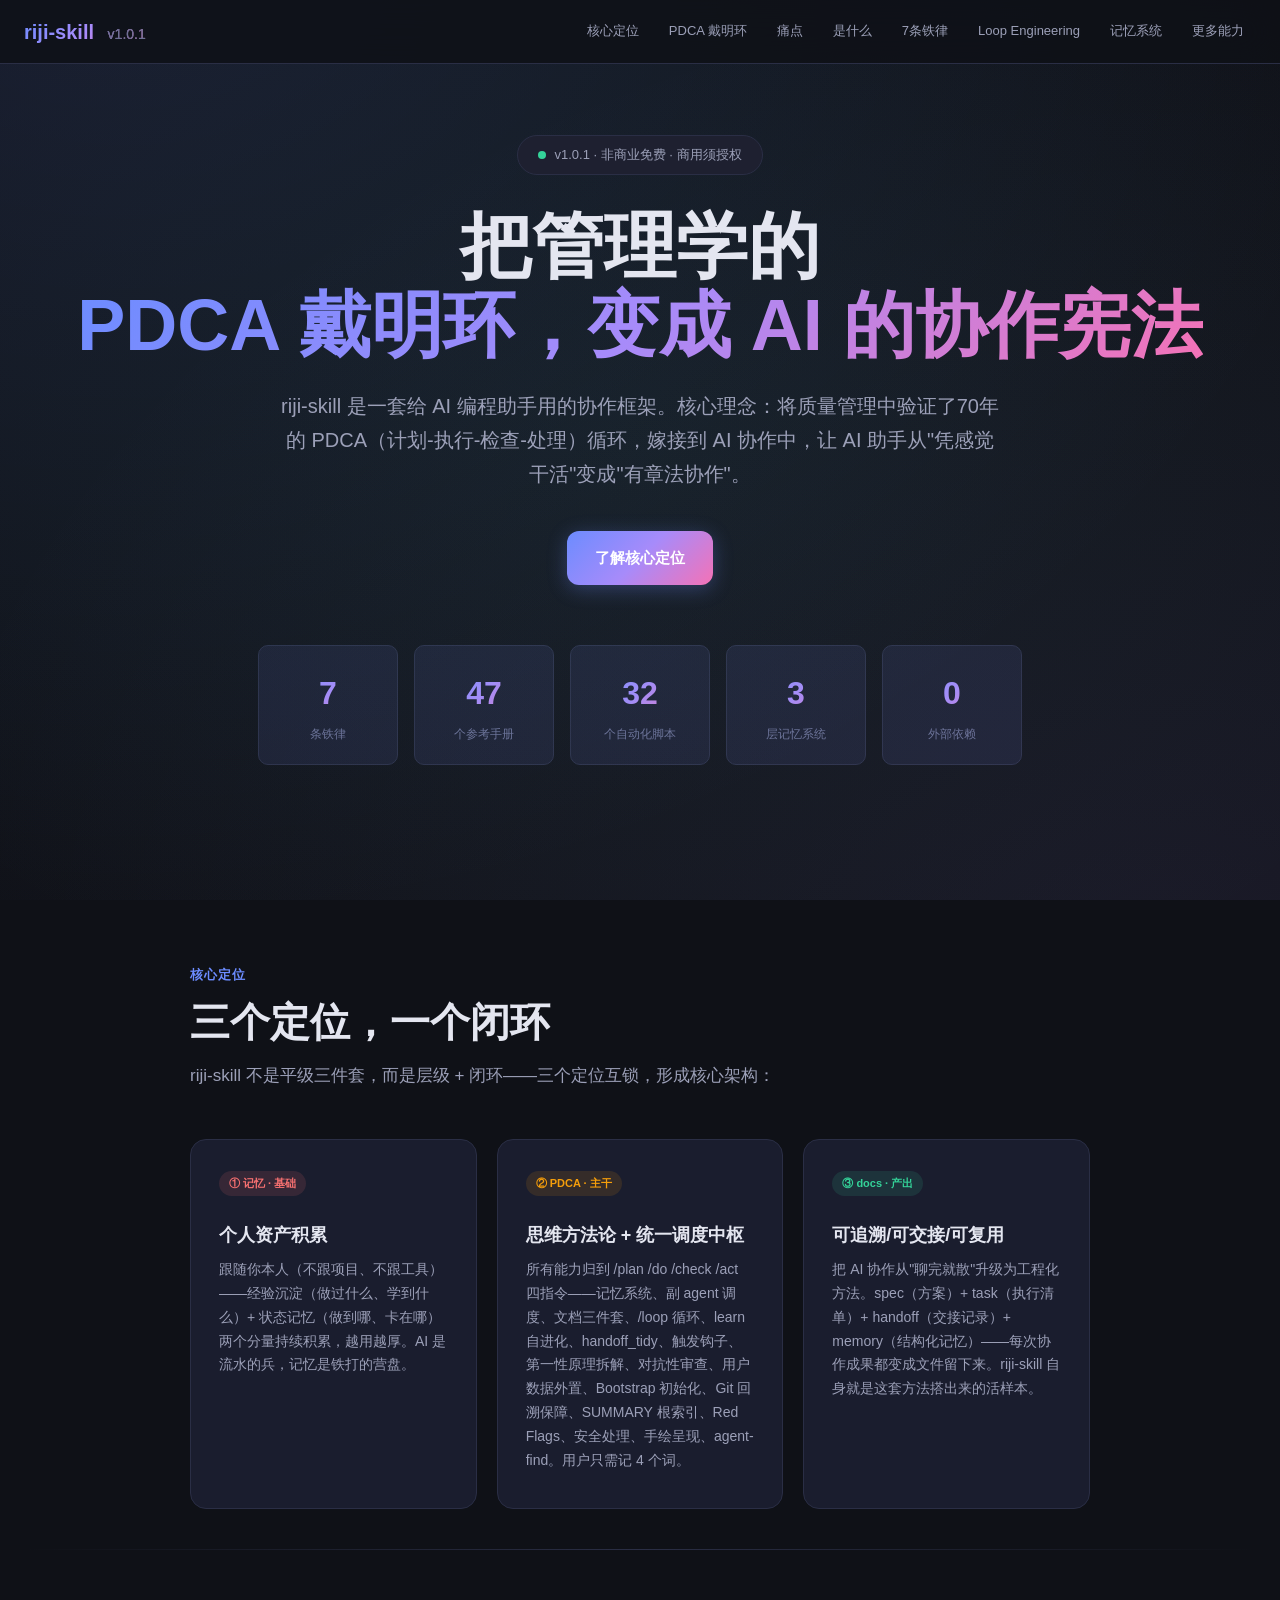
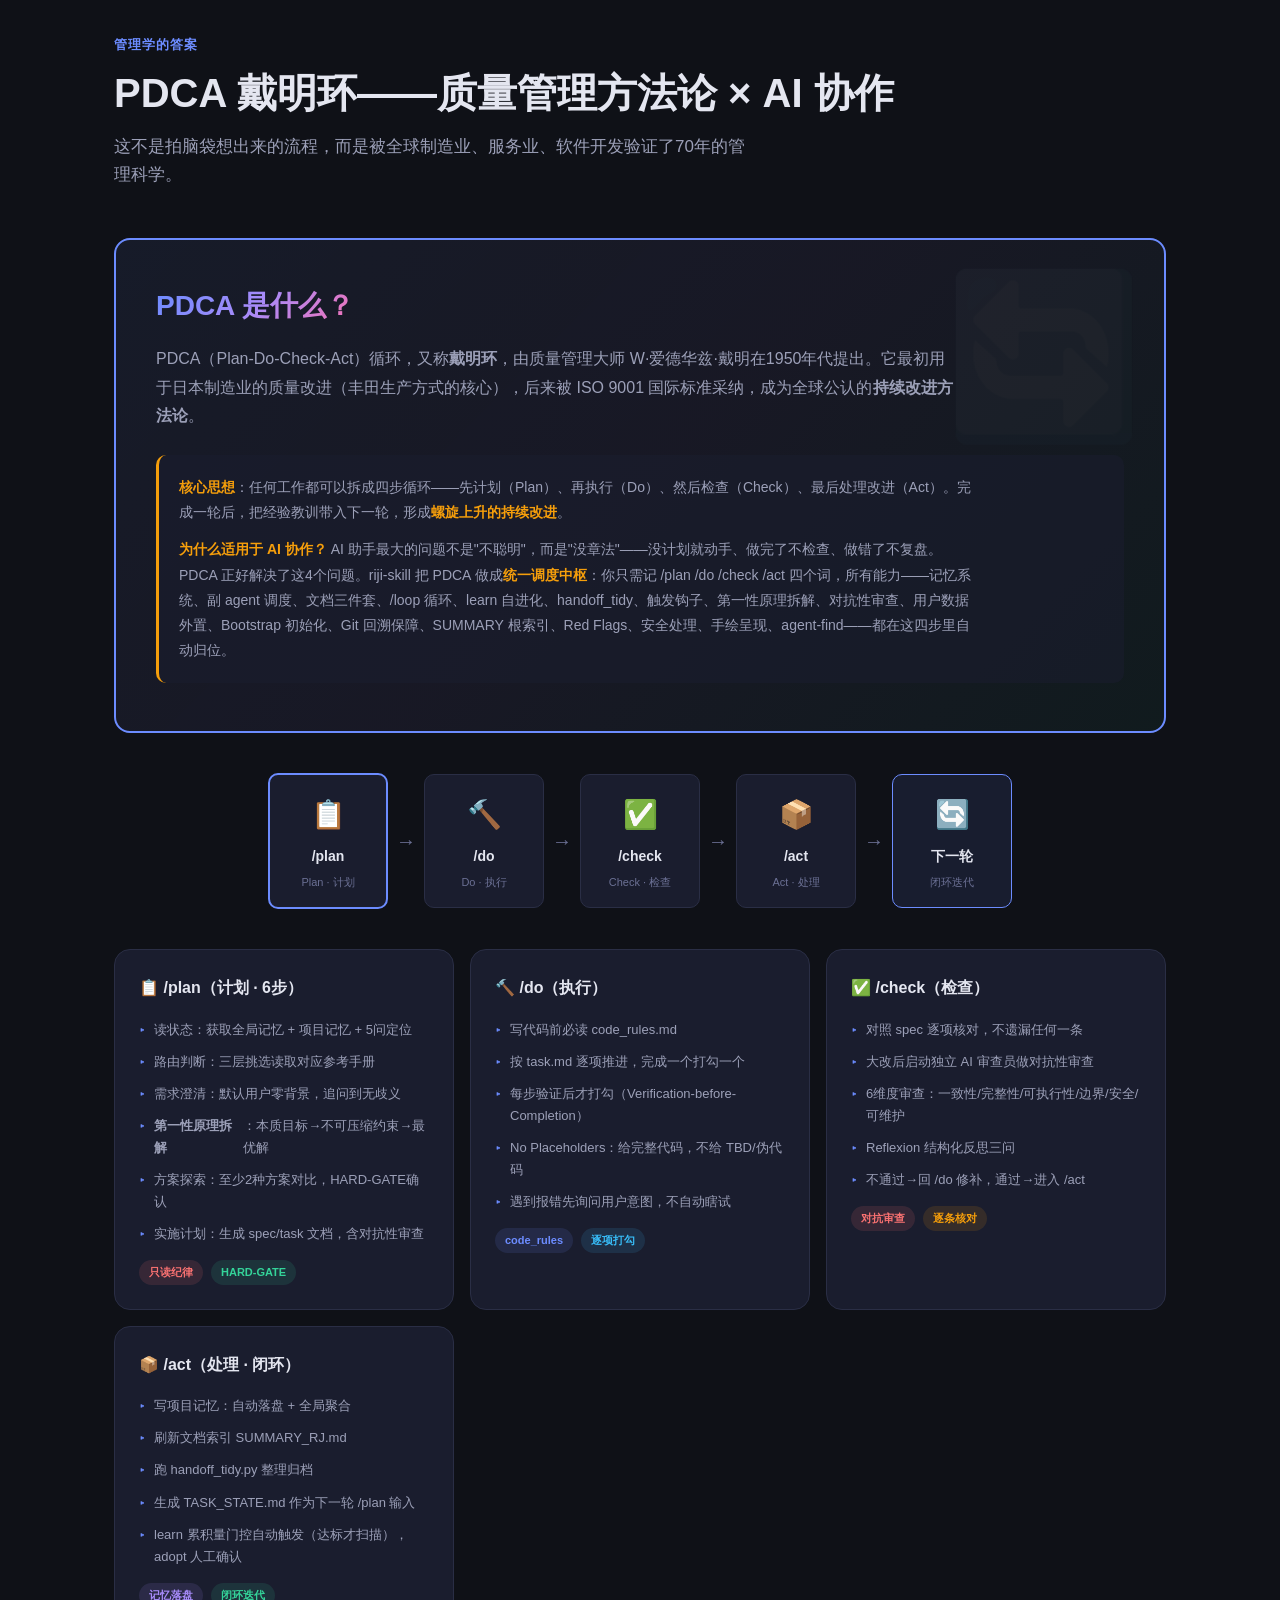
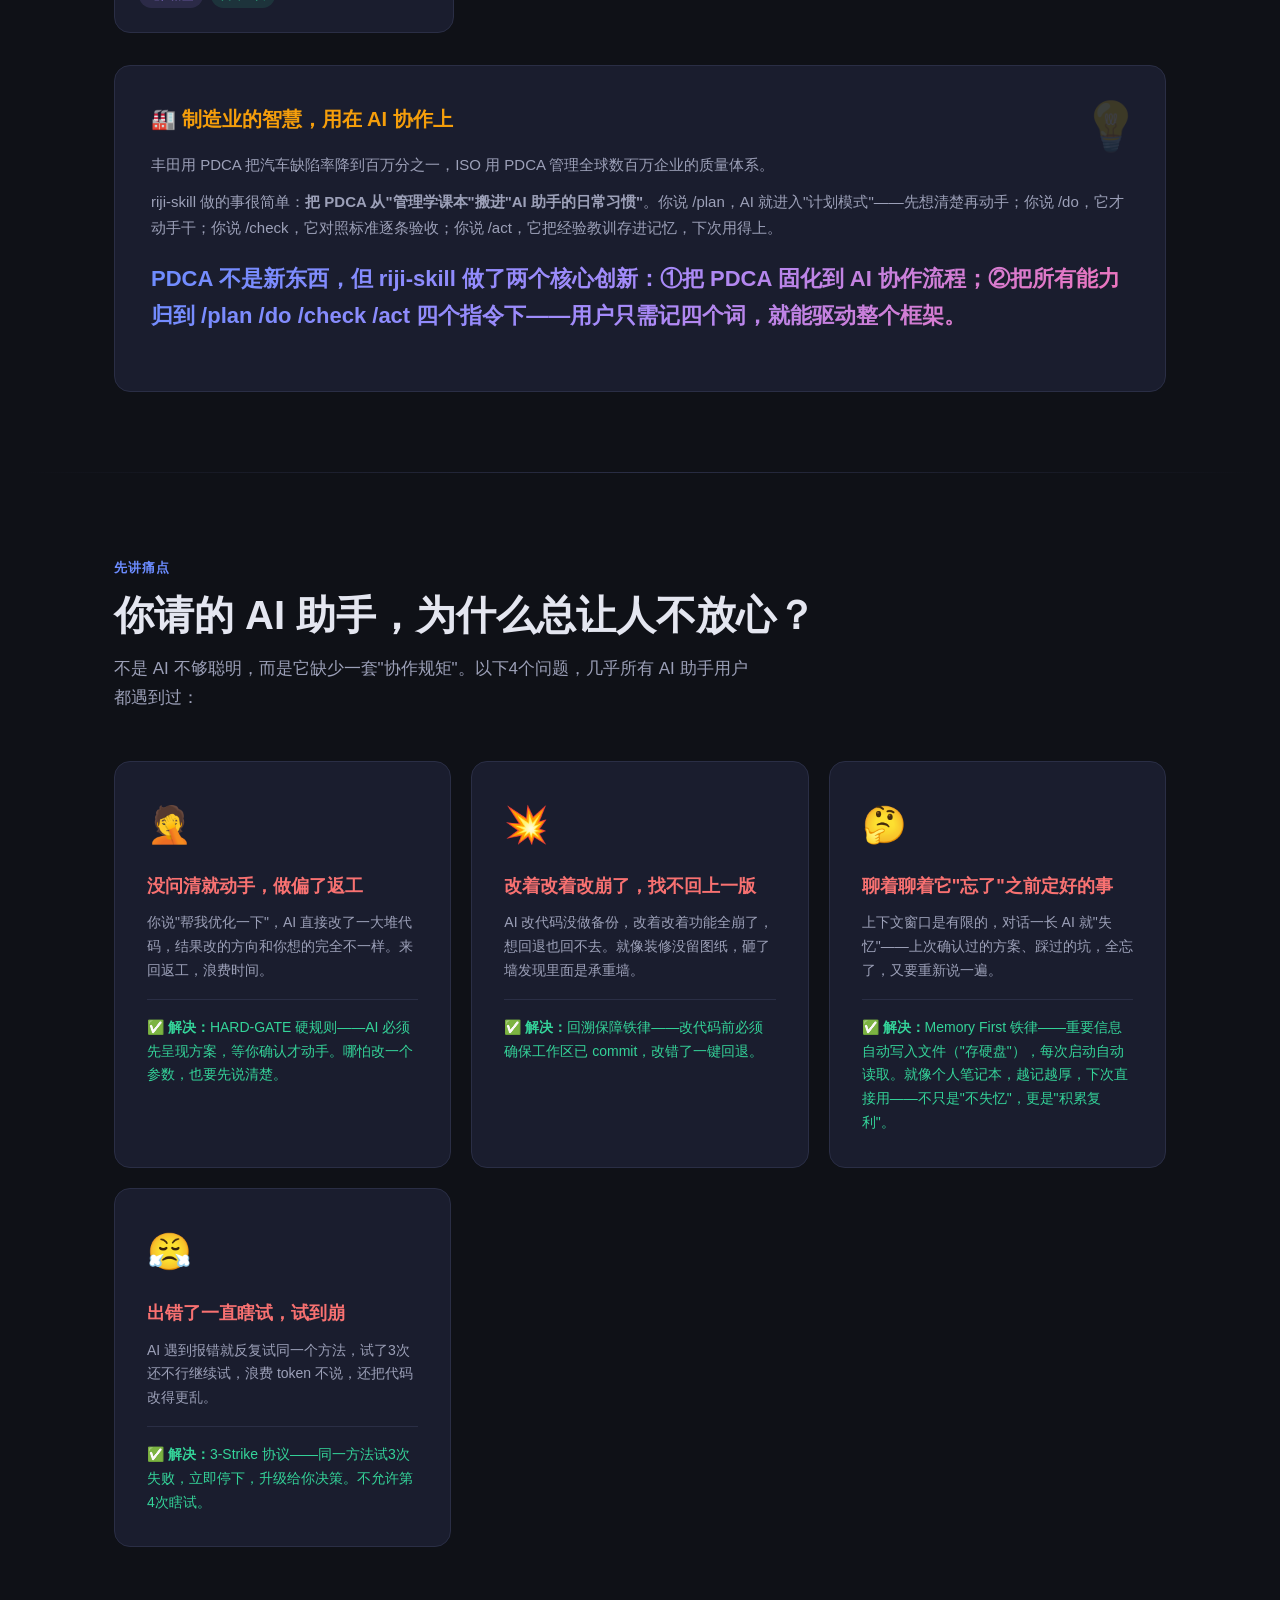
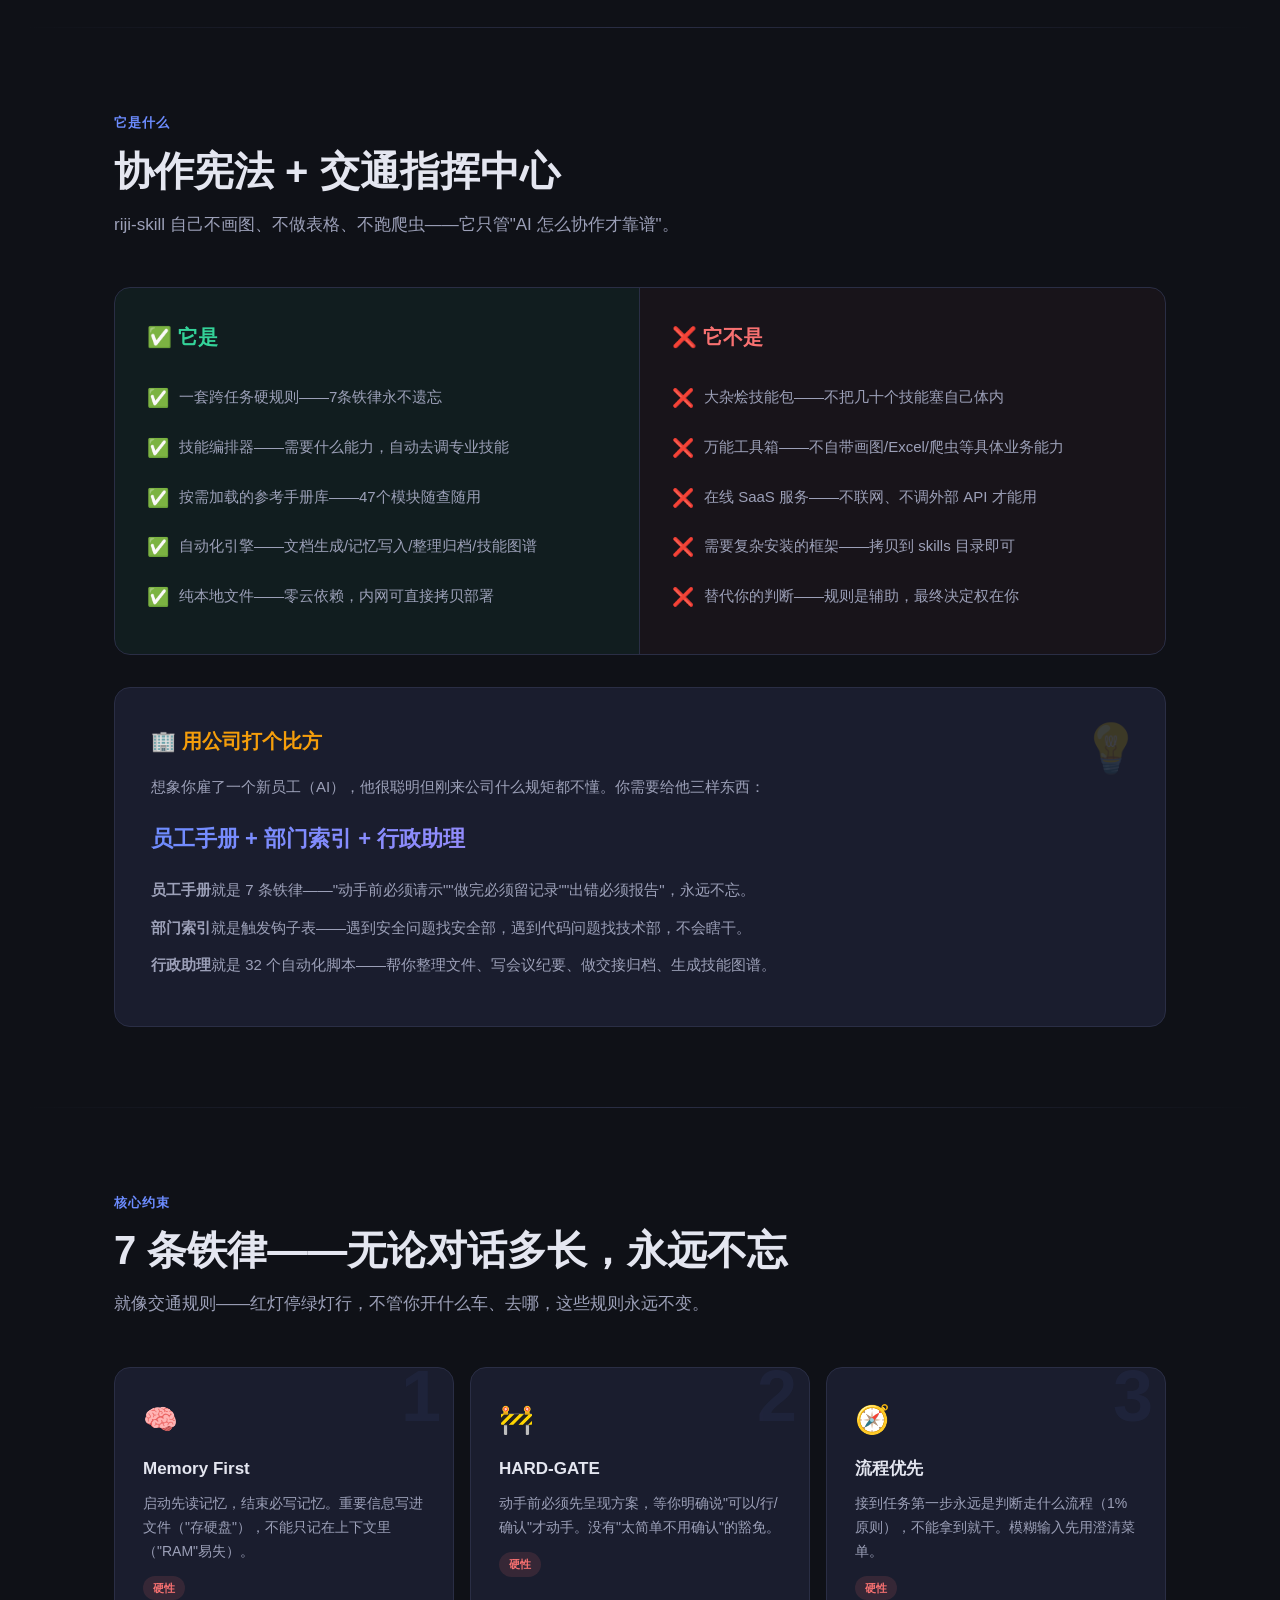
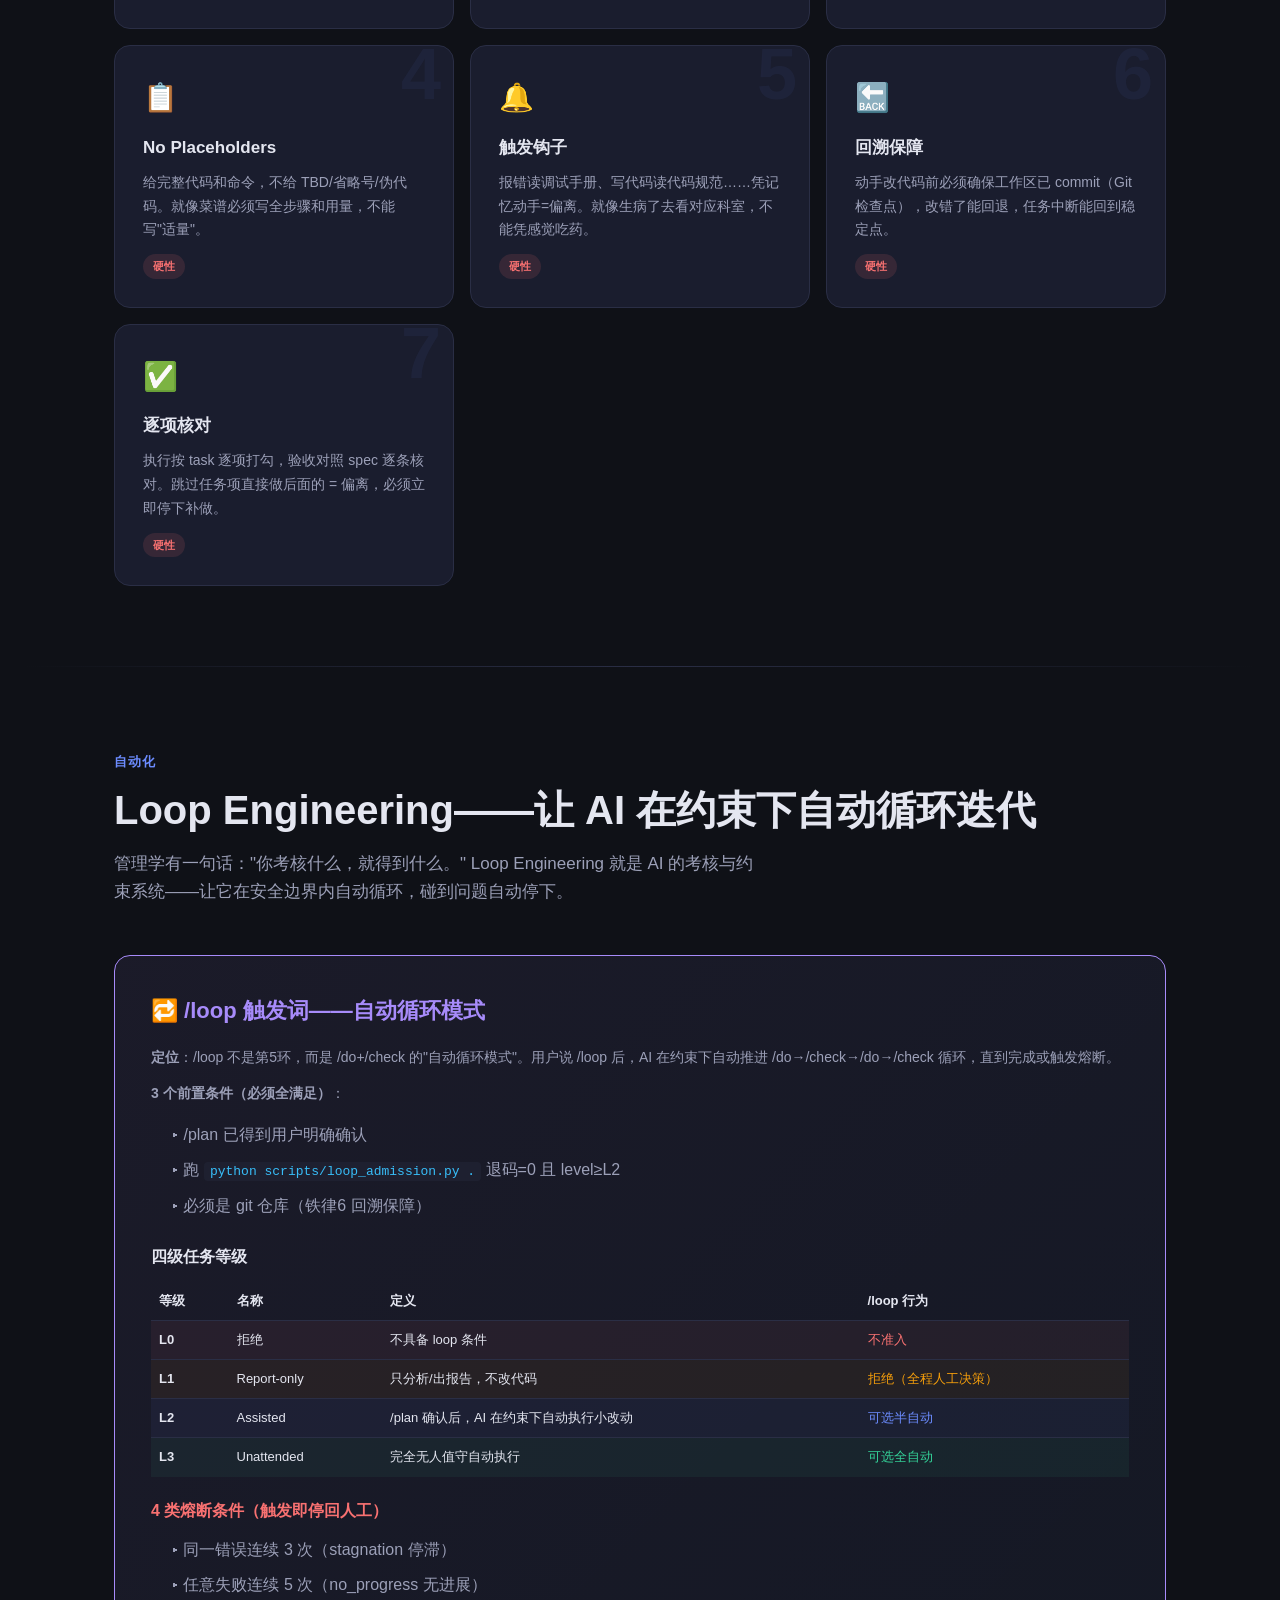
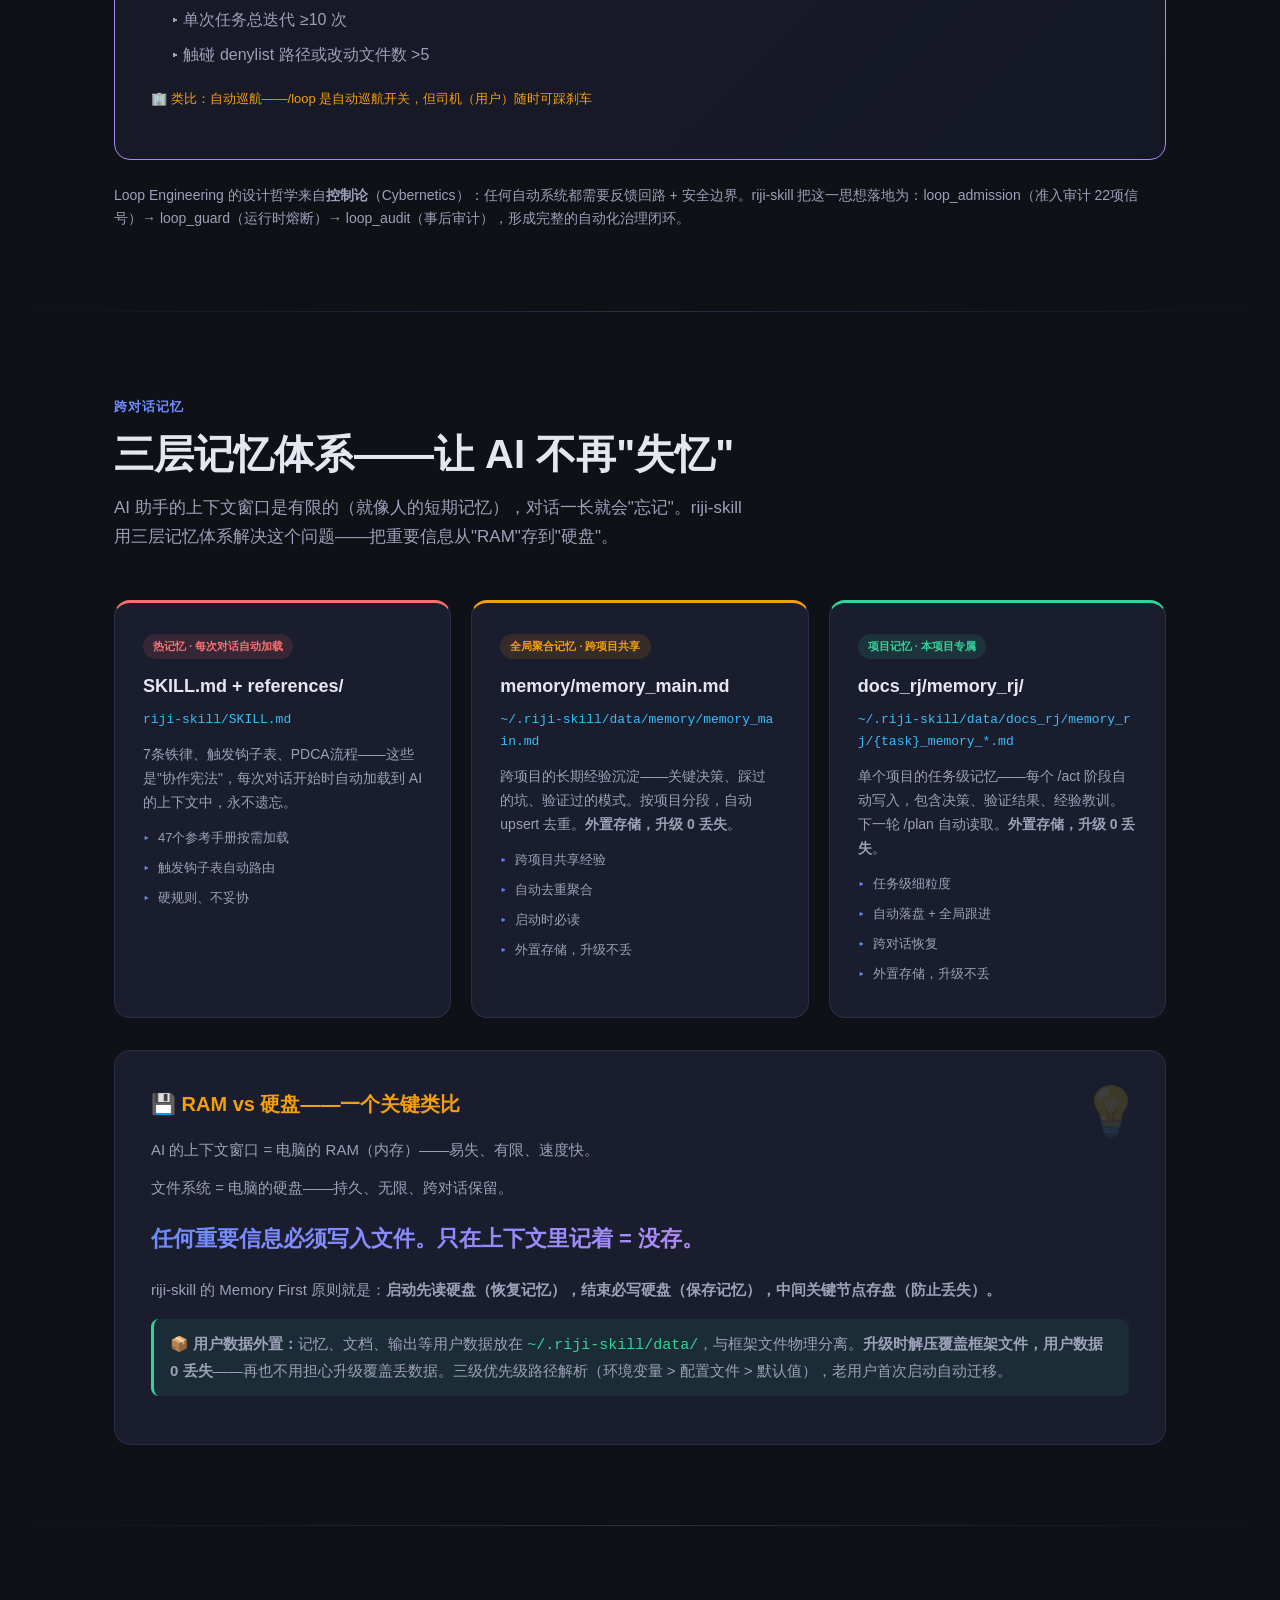
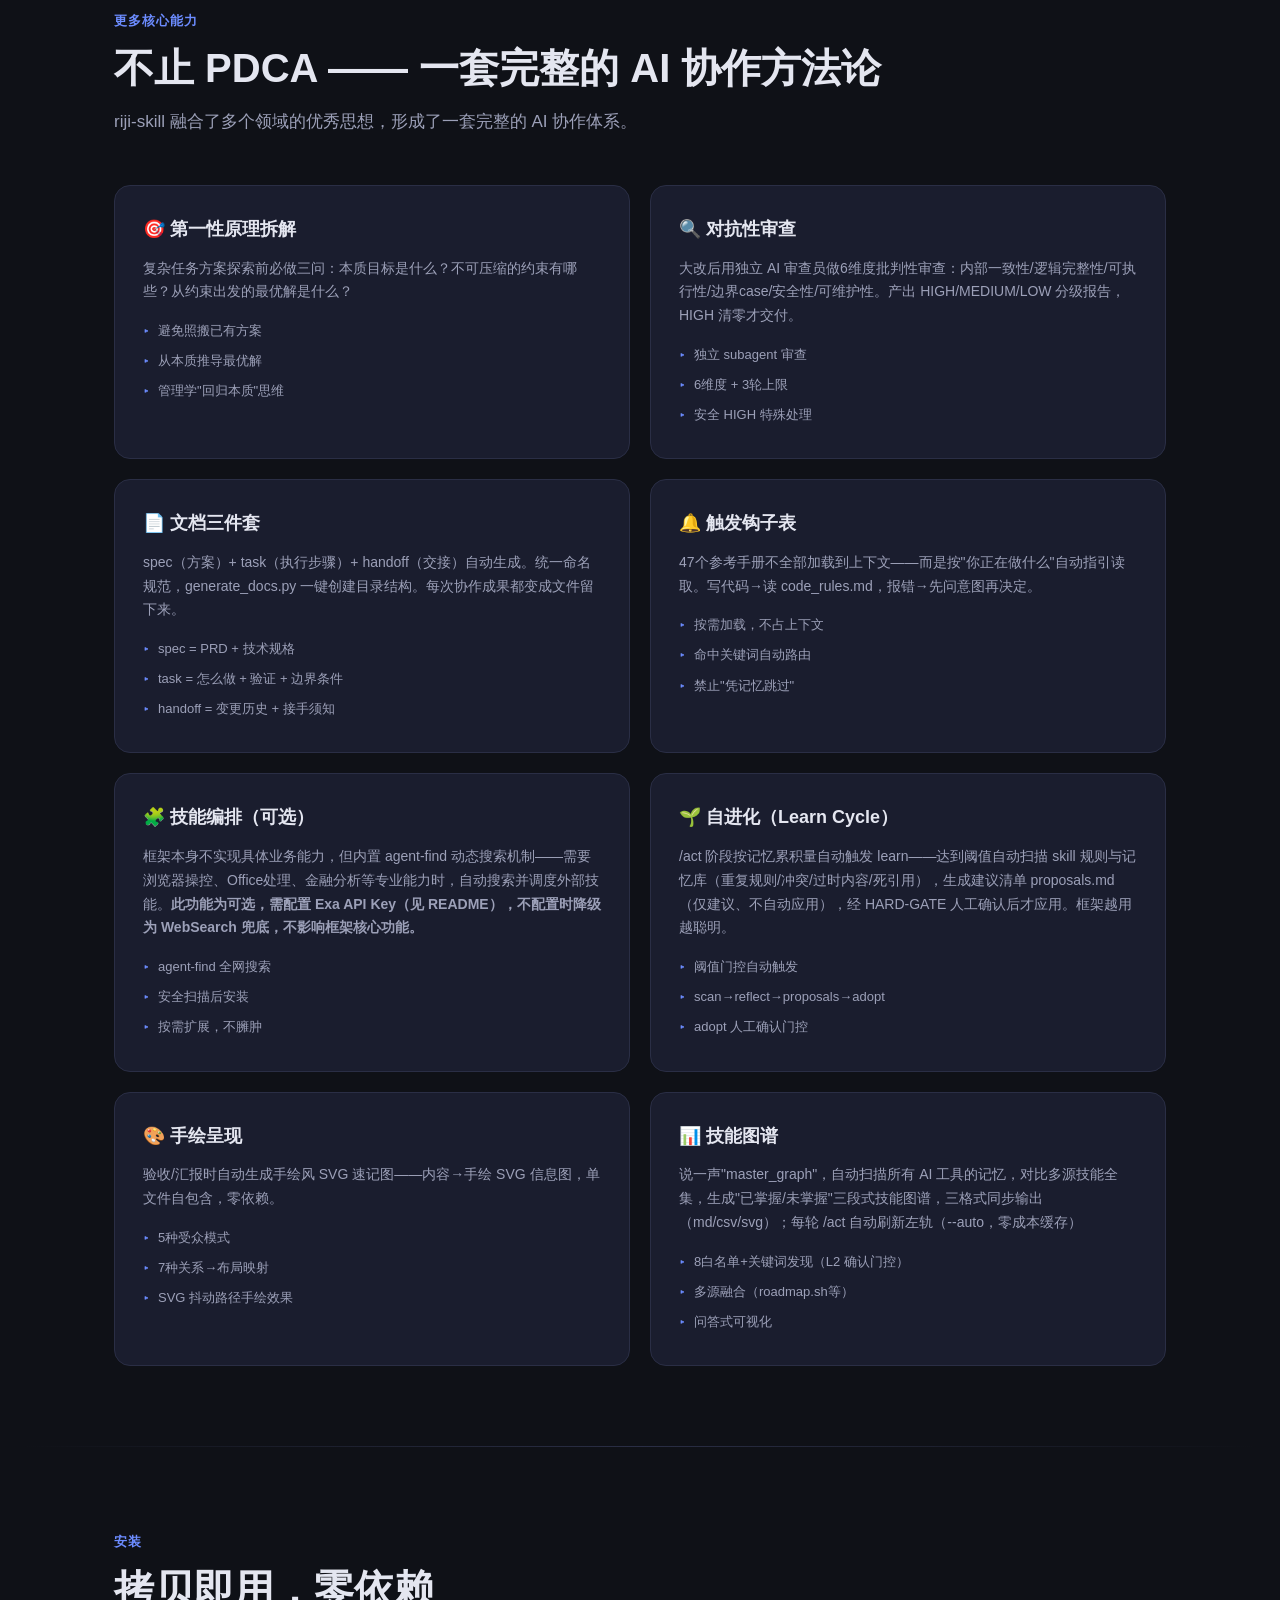
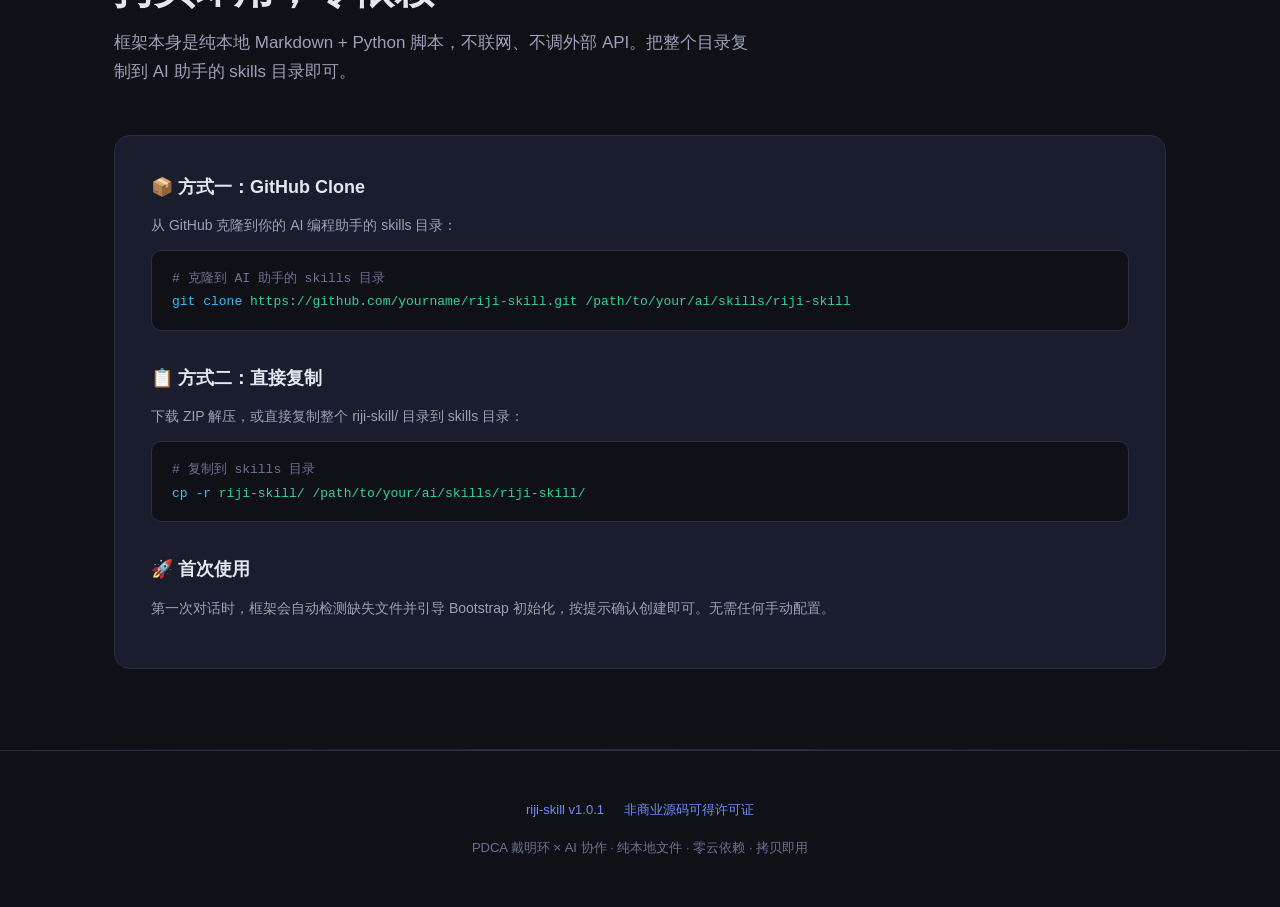
==== commit 676a981f: "chore(release): v1.0.1 - LICENSE 切换为非商业源码可得许可证 v1.0（SKILL.md/conftest/网页说明同步） - README 产品化改版 + hero-" ====
--- a/网页说明.html
+++ b/网页说明.html
@@ -266,7 +266,7 @@
 
 <!-- ===== Hero ===== -->
 <section class="hero" style="max-width:100%;padding-left:24px;padding-right:24px;">
-  <div class="hero-badge"><span class="dot"></span> v1.0.1 · Apache-2.0 · 开源</div>
+  <div class="hero-badge"><span class="dot"></span> v1.0.1 · 非商业免费 · 商用须授权</div>
   <h1>把管理学的<br><span class="gradient-text">PDCA 戴明环，变成 AI 的协作宪法</span></h1>
   <p class="subtitle">riji-skill 是一套给 AI 编程助手用的协作框架。核心理念：将质量管理中验证了70年的 PDCA（计划-执行-检查-处理）循环，嫁接到 AI 协作中，让 AI 助手从"凭感觉干活"变成"有章法协作"。</p>
   <div class="cta-row">
@@ -755,7 +755,7 @@
 <footer>
   <div class="footer-links">
     <a href="HISTORY.md">riji-skill v1.0.1</a>
-    <a href="LICENSE">Apache-2.0 License</a>
+    <a href="LICENSE">非商业源码可得许可证</a>
   </div>
   <p>PDCA 戴明环 × AI 协作 · 纯本地文件 · 零云依赖 · 拷贝即用</p>
 </footer>
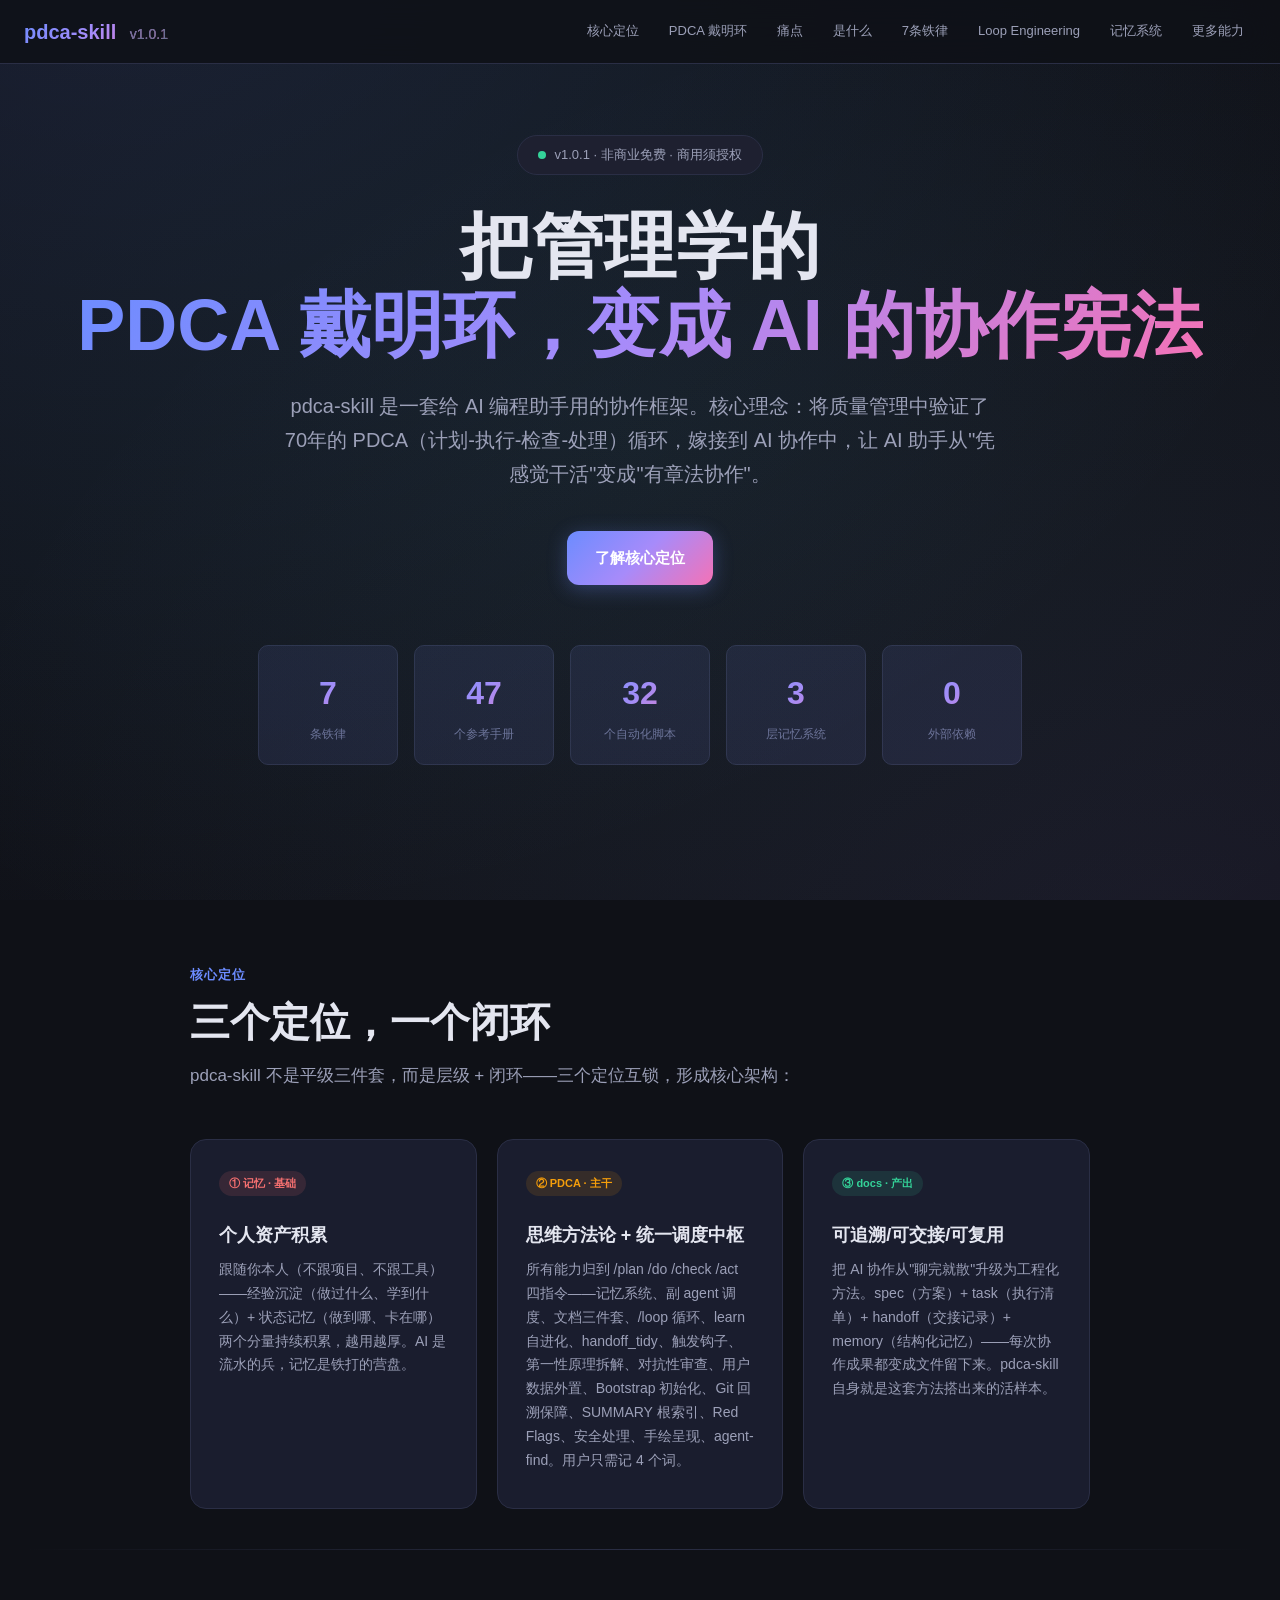
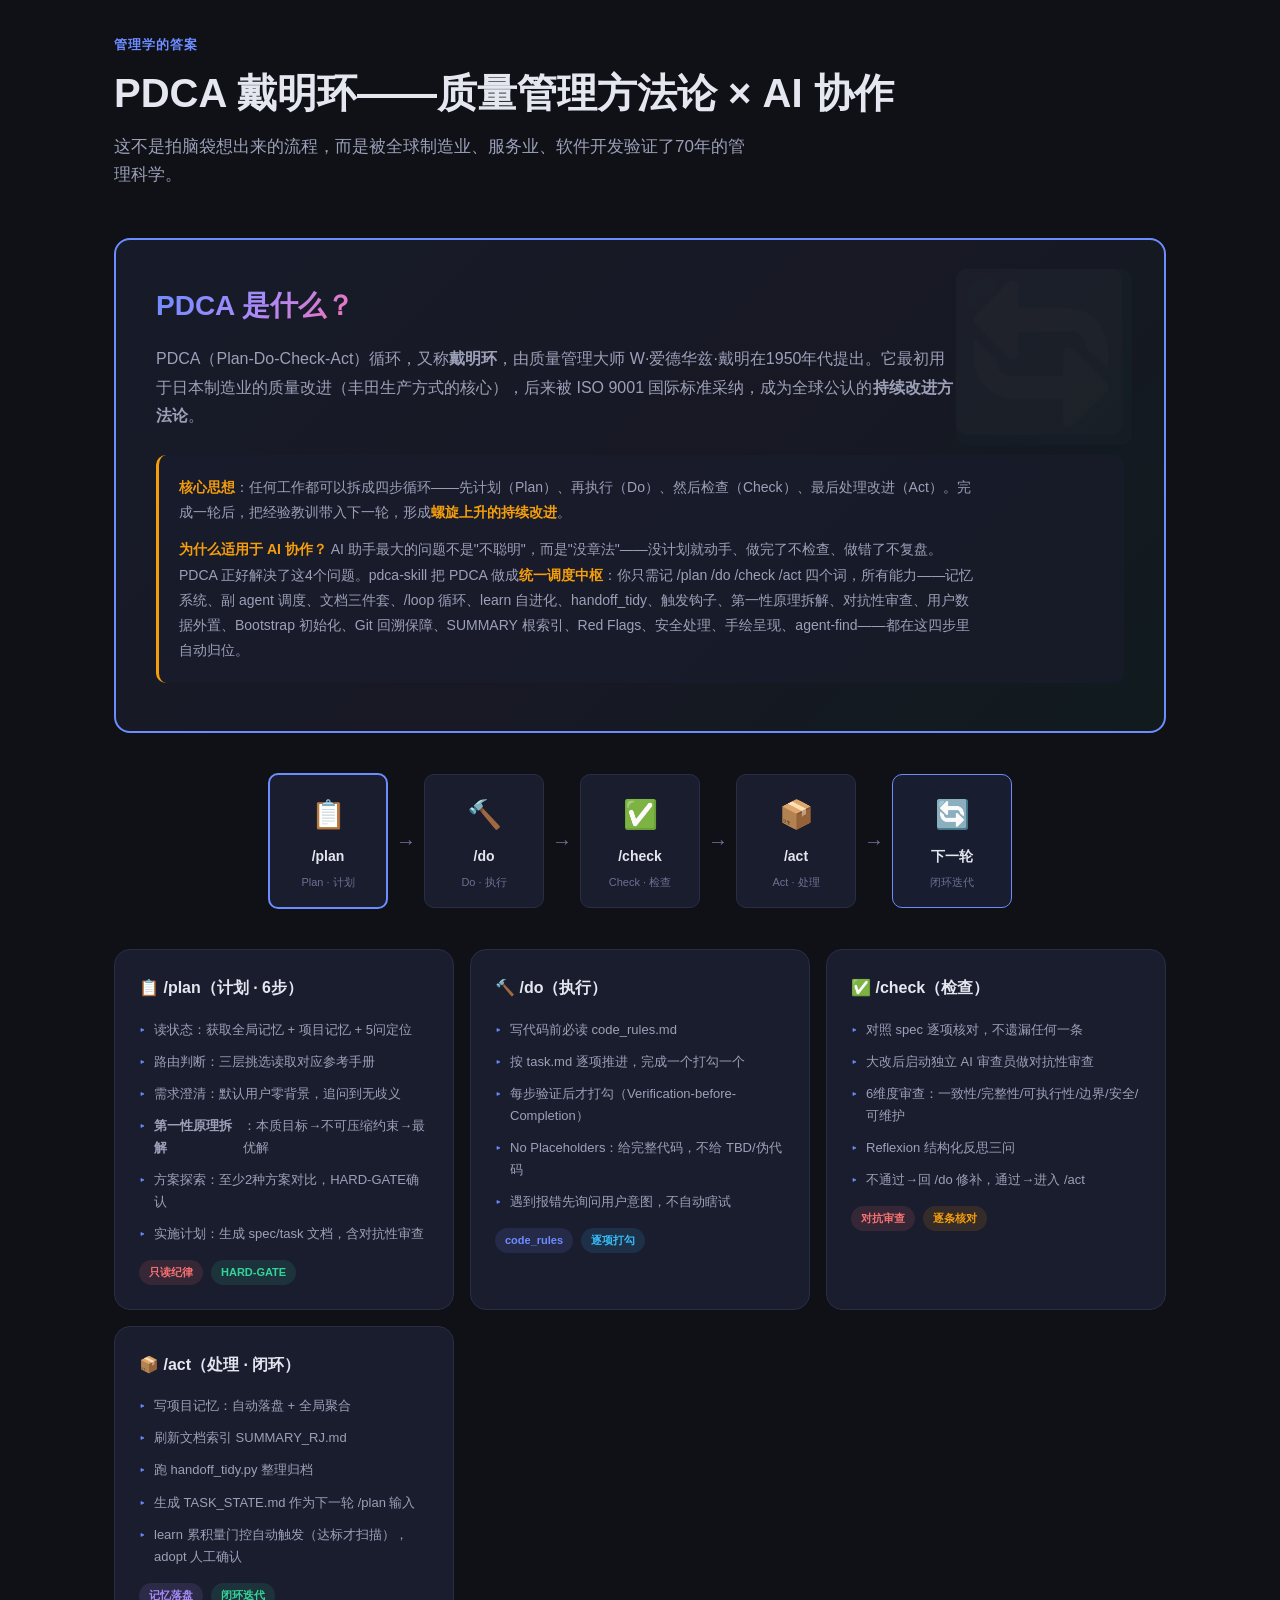
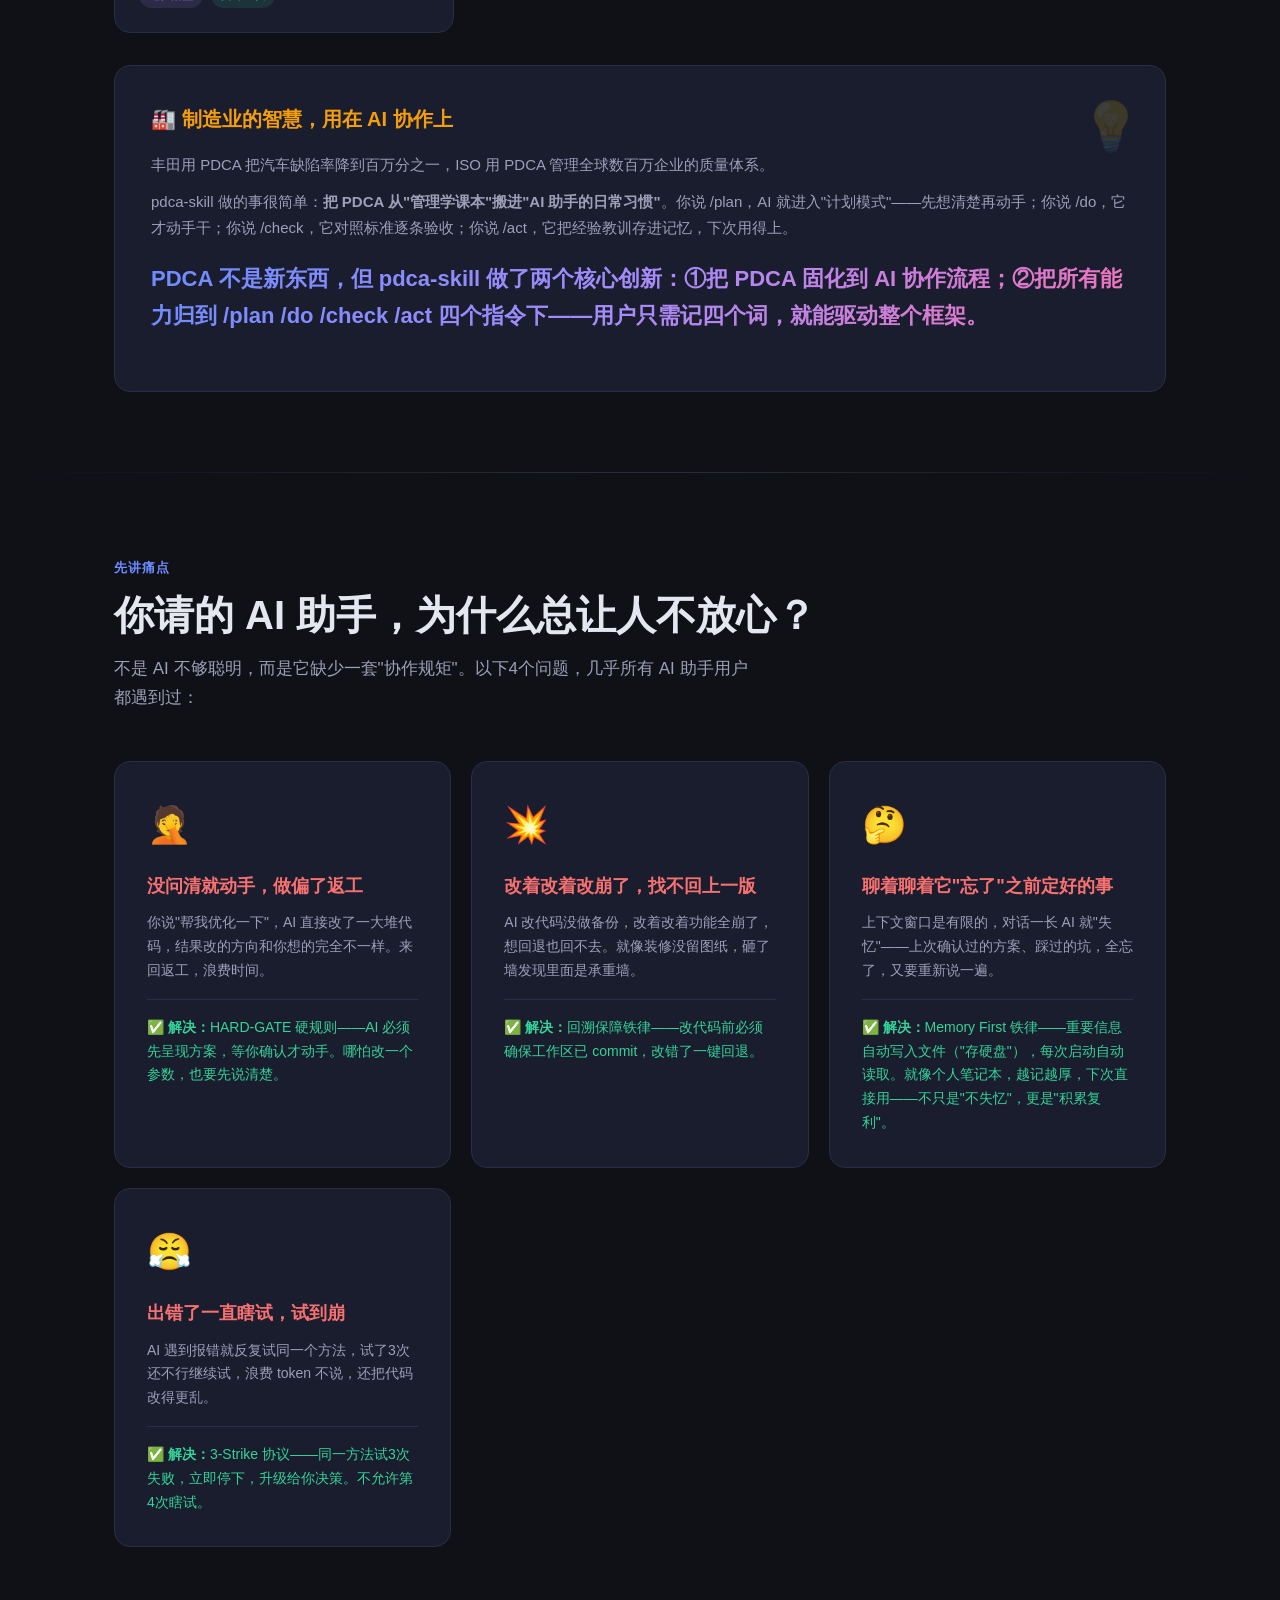
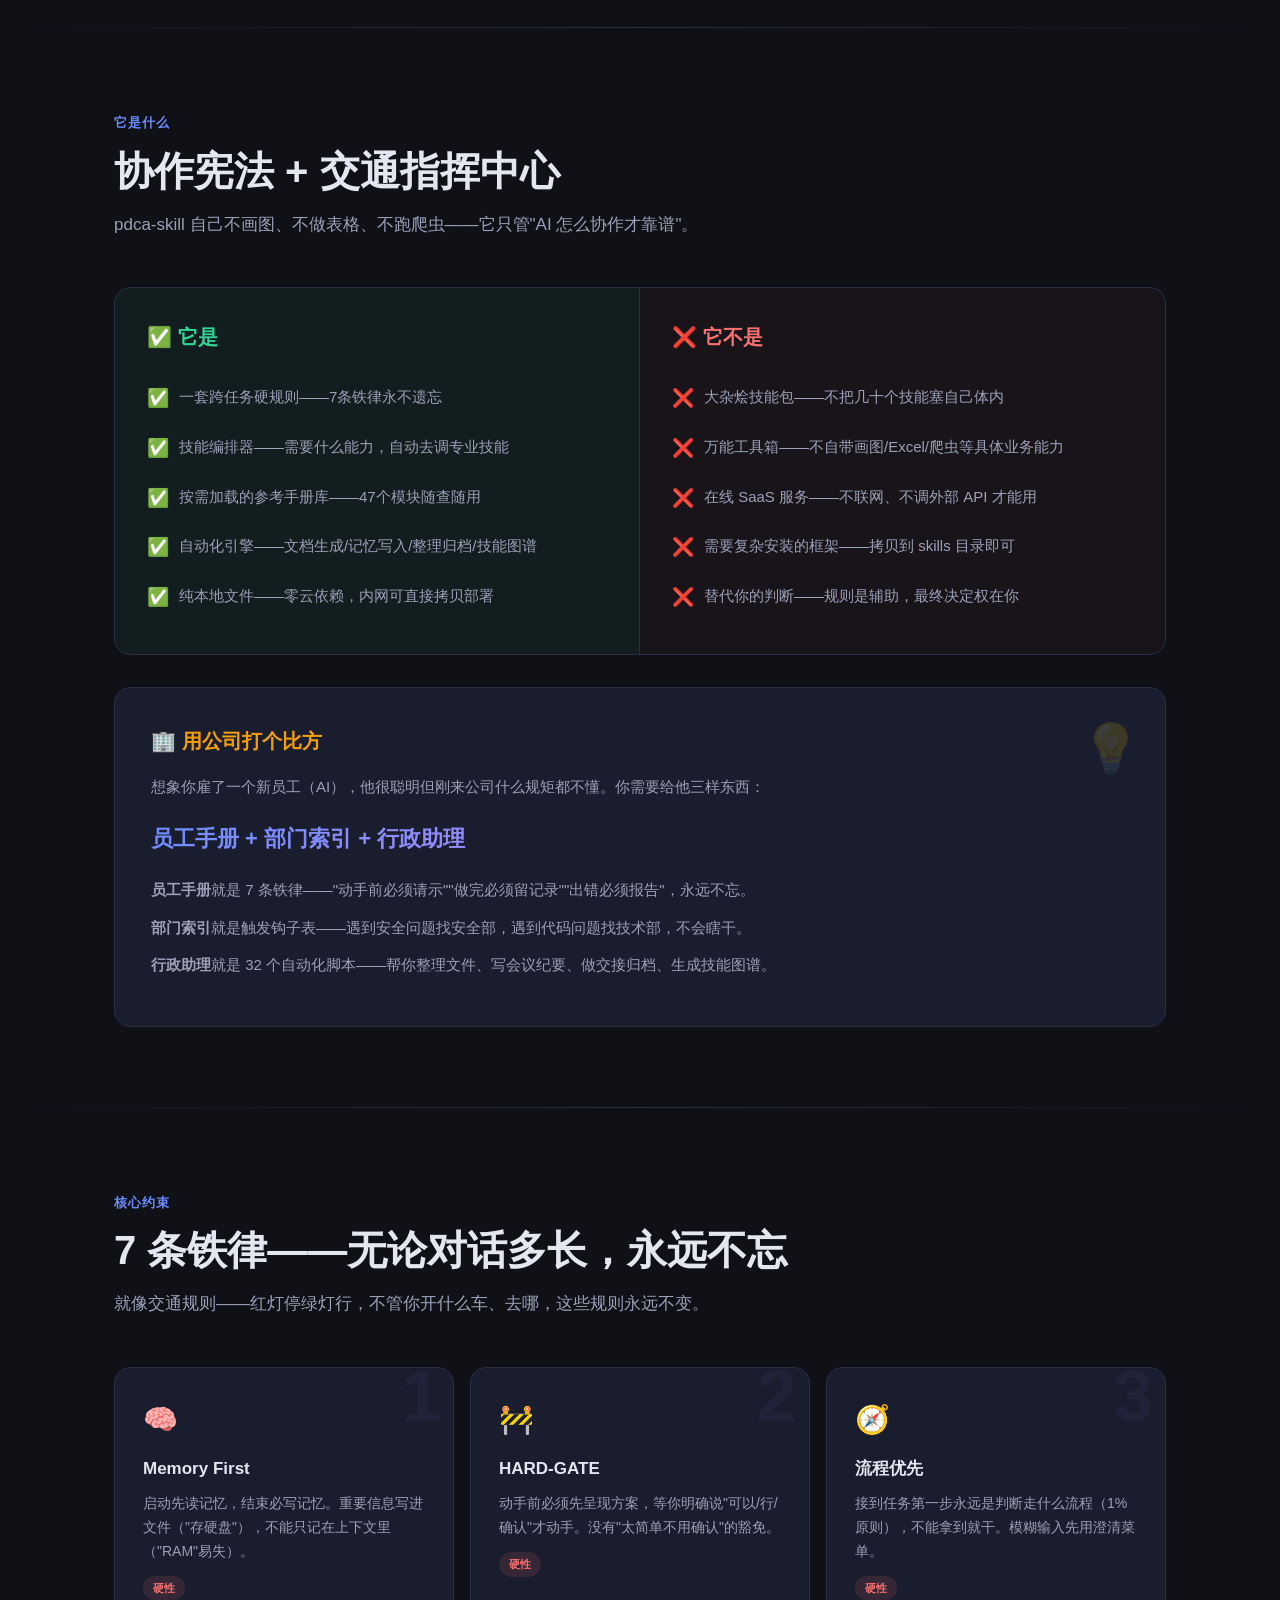
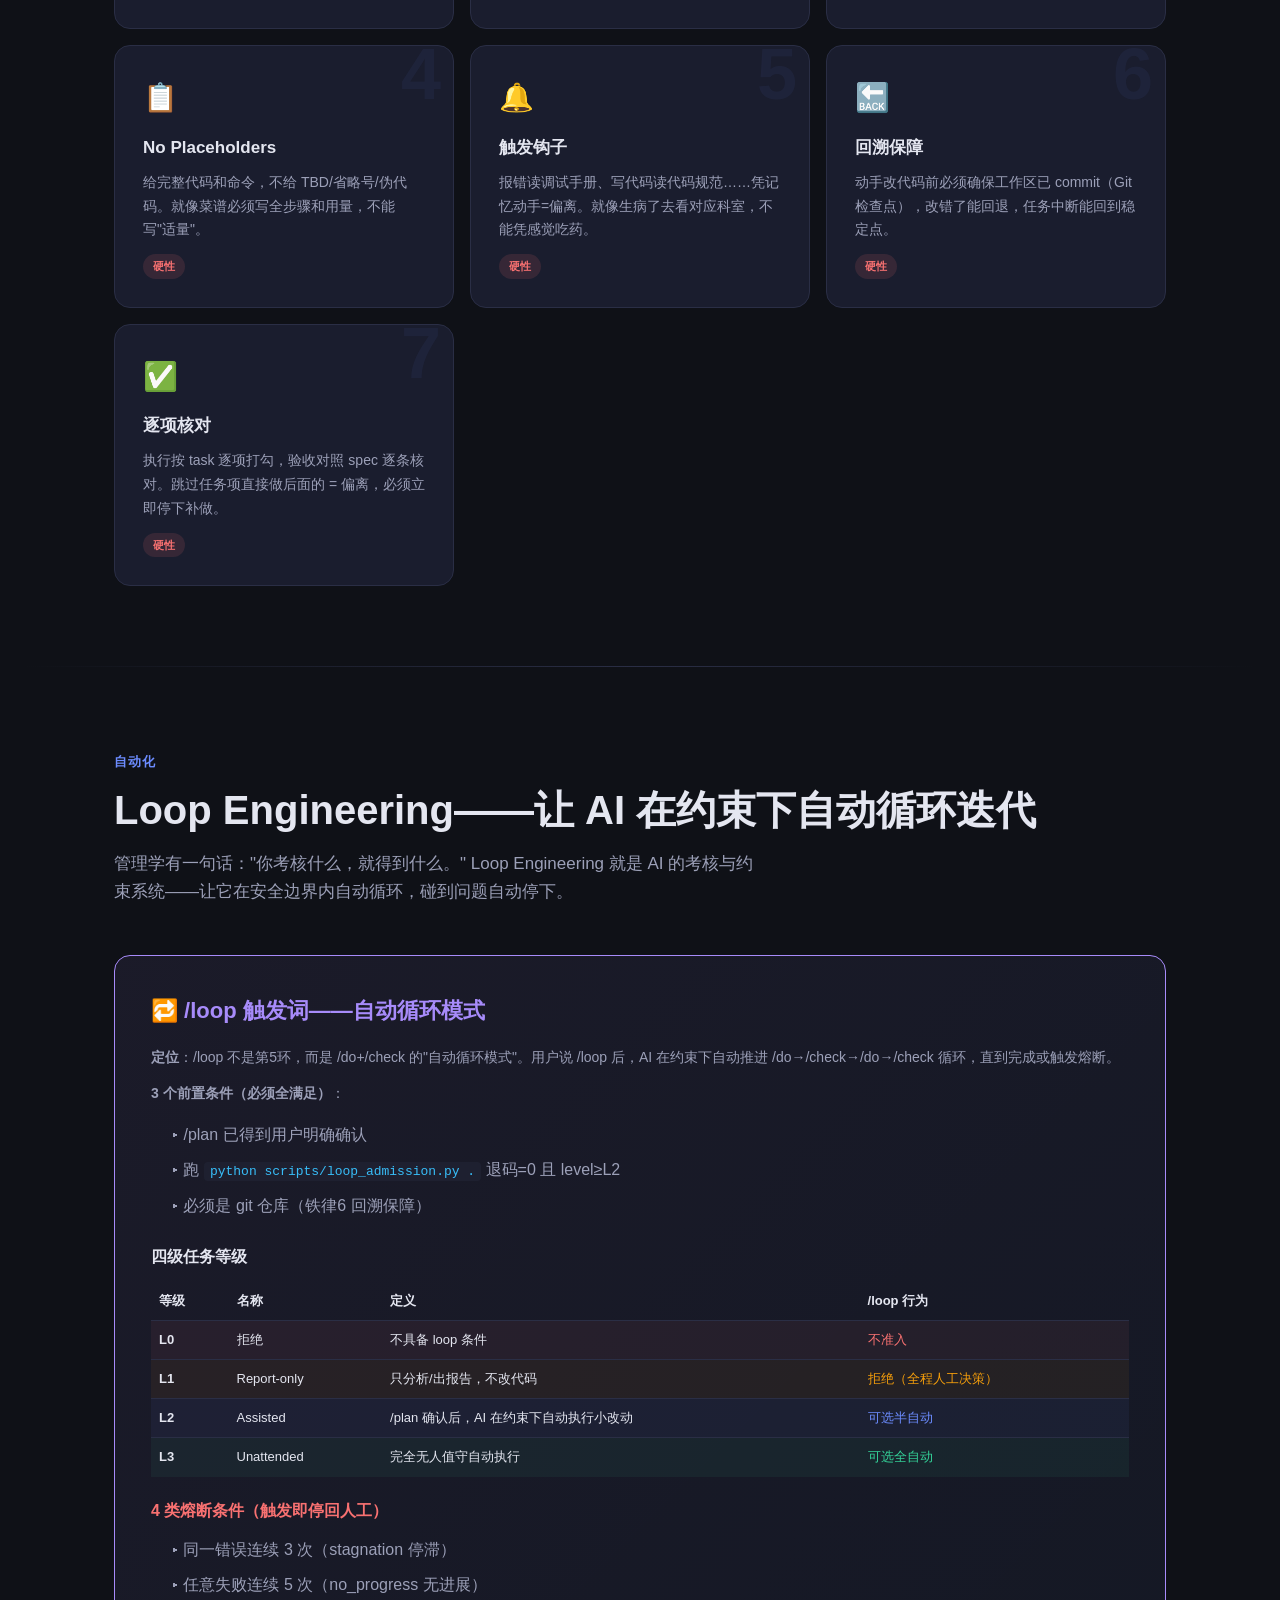
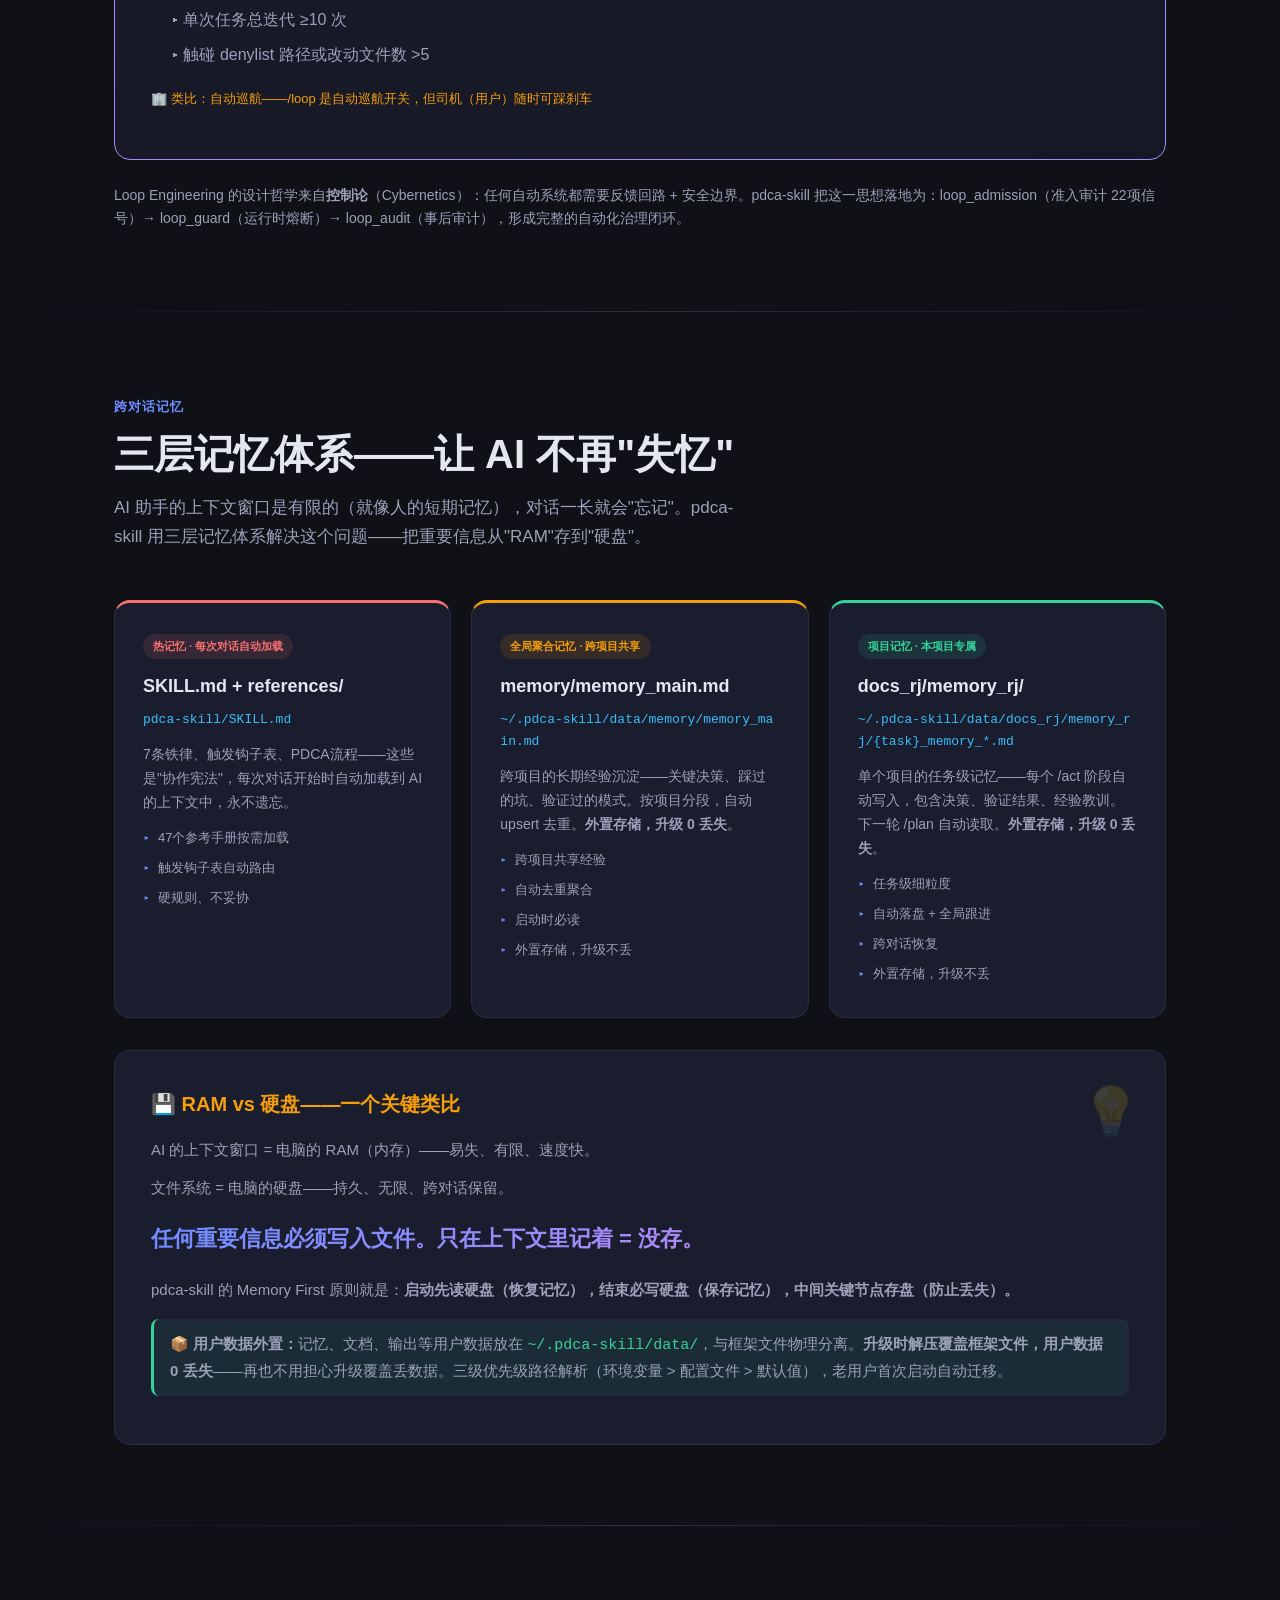
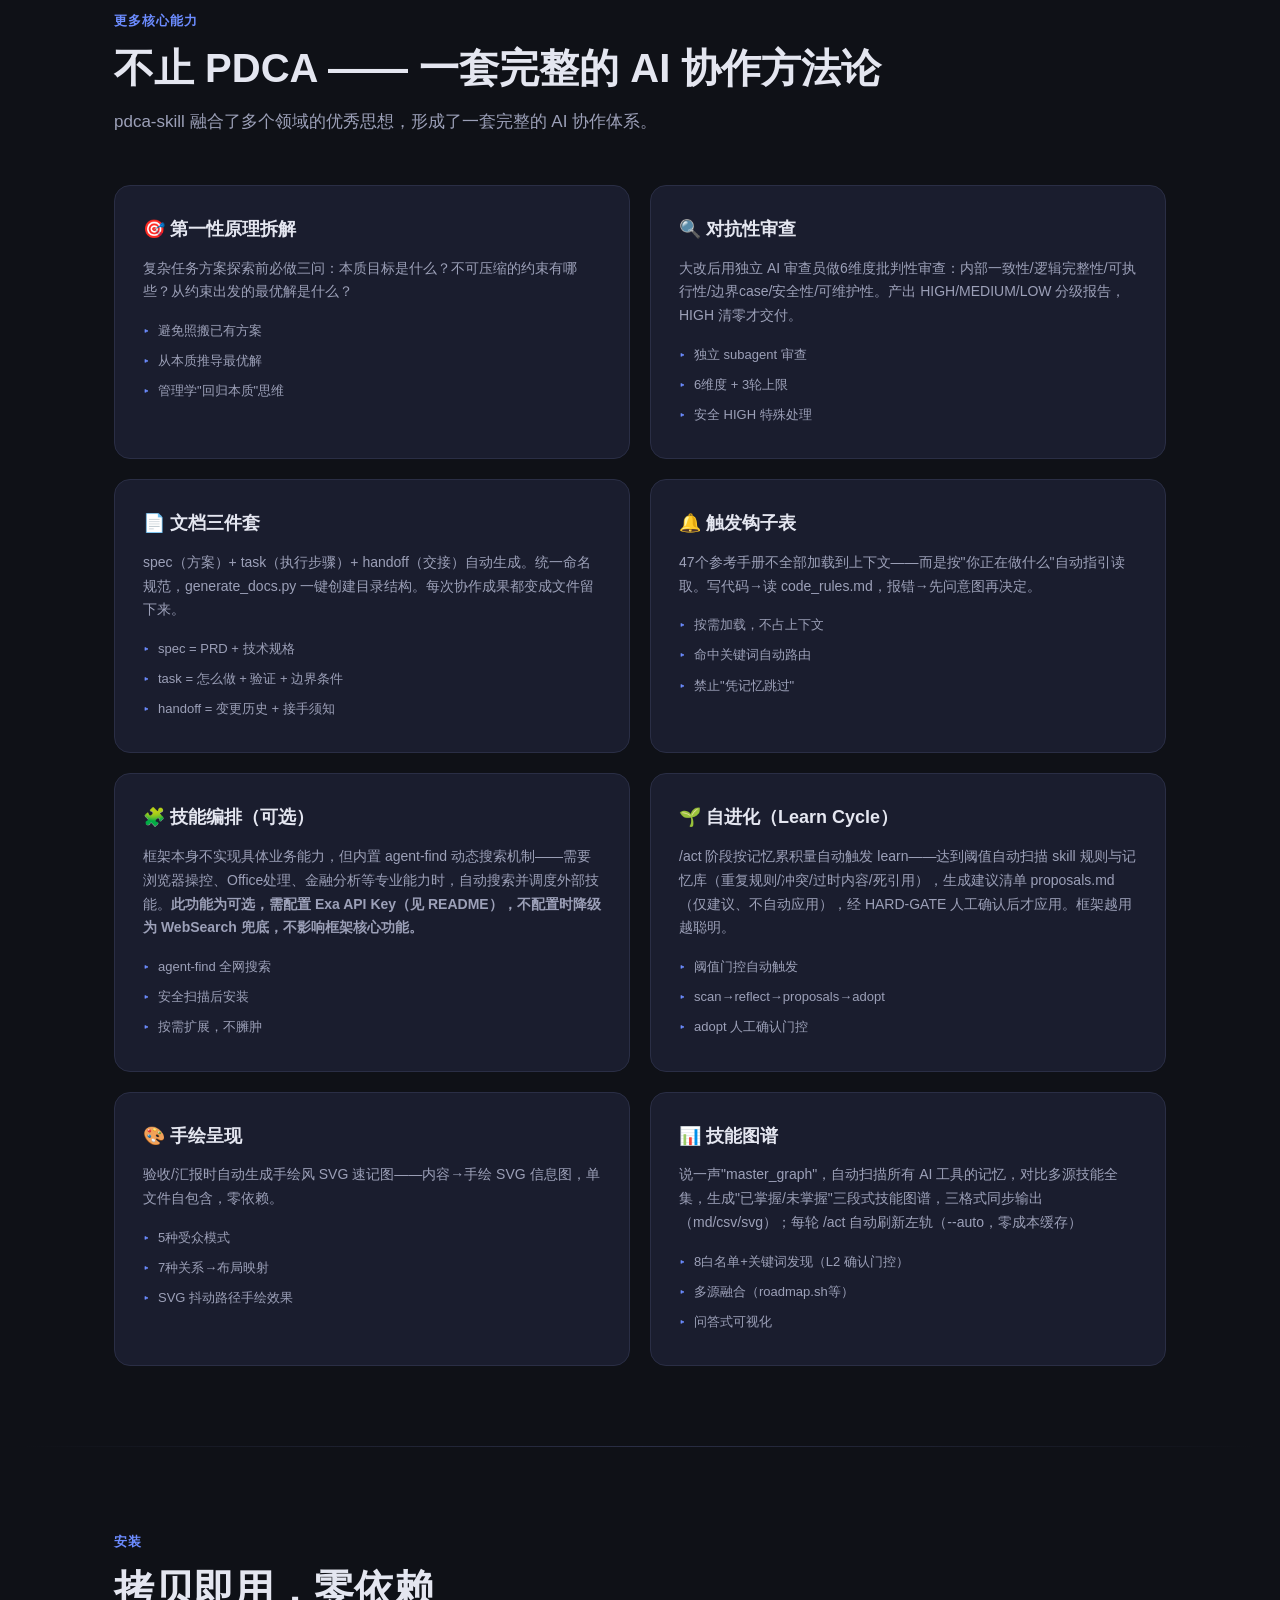
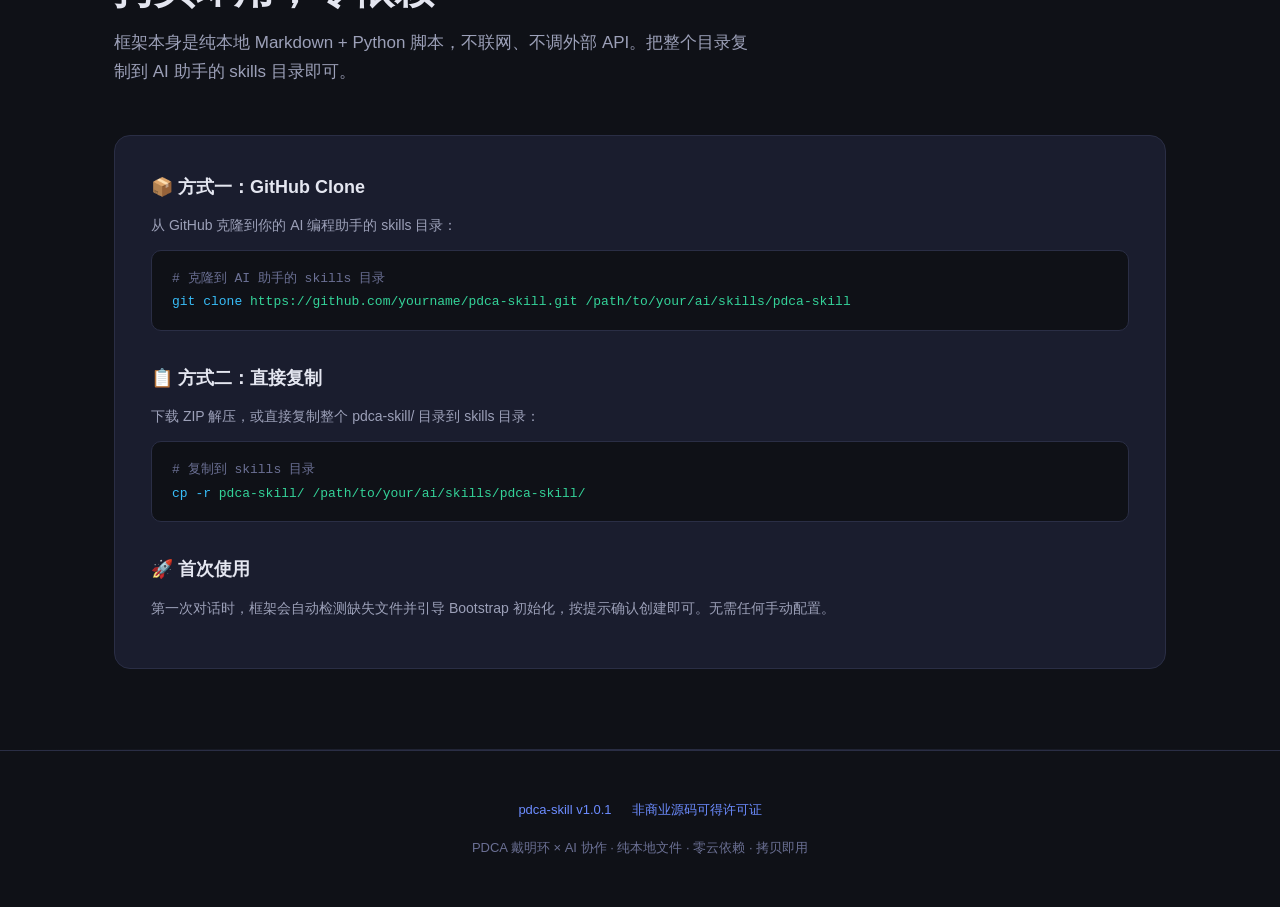
==== commit 0bef602a: "chore(rename): 品牌更名 riji-skill → pdca-skill - 全仓库 7 条映射替换 89 文件（riji-skill-public / riji_skill / rij" ====
--- a/网页说明.html
+++ b/网页说明.html
@@ -3,9 +3,9 @@
 <head>
 <meta charset="UTF-8">
 <meta name="viewport" content="width=device-width, initial-scale=1.0">
-<title>riji-skill · AI 协作框架</title>
+<title>pdca-skill · AI 协作框架</title>
 <meta name="description" content="把管理学的 PDCA 戴明环，变成 AI 助手的协作宪法。一套给 AI 编程助手用的协作框架——7条铁律、Loop Engineering、三层记忆体系、47个参考手册、34个自动化脚本。纯本地文件，零云依赖。">
-<meta property="og:title" content="riji-skill · AI 协作框架">
+<meta property="og:title" content="pdca-skill · AI 协作框架">
 <meta property="og:description" content="把管理学的 PDCA 戴明环，变成 AI 助手的协作宪法。">
 <meta property="og:type" content="website">
 <style>
@@ -251,7 +251,7 @@
 
 <!-- Navigation -->
 <nav>
-  <div class="logo">riji-skill <span>v1.0.1</span></div>
+  <div class="logo">pdca-skill <span>v1.0.1</span></div>
   <div class="nav-links">
     <a href="#core">核心定位</a>
     <a href="#pdca">PDCA 戴明环</a>
@@ -268,7 +268,7 @@
 <section class="hero" style="max-width:100%;padding-left:24px;padding-right:24px;">
   <div class="hero-badge"><span class="dot"></span> v1.0.1 · 非商业免费 · 商用须授权</div>
   <h1>把管理学的<br><span class="gradient-text">PDCA 戴明环，变成 AI 的协作宪法</span></h1>
-  <p class="subtitle">riji-skill 是一套给 AI 编程助手用的协作框架。核心理念：将质量管理中验证了70年的 PDCA（计划-执行-检查-处理）循环，嫁接到 AI 协作中，让 AI 助手从"凭感觉干活"变成"有章法协作"。</p>
+  <p class="subtitle">pdca-skill 是一套给 AI 编程助手用的协作框架。核心理念：将质量管理中验证了70年的 PDCA（计划-执行-检查-处理）循环，嫁接到 AI 协作中，让 AI 助手从"凭感觉干活"变成"有章法协作"。</p>
   <div class="cta-row">
     <a href="#core" class="btn btn-primary">了解核心定位</a>
   </div>
@@ -286,7 +286,7 @@
   <div style="max-width:900px;margin:0 auto;">
     <div class="section-label">核心定位</div>
     <h2 class="section-title">三个定位，一个闭环</h2>
-    <p class="section-desc">riji-skill 不是平级三件套，而是层级 + 闭环——三个定位互锁，形成核心架构：</p>
+    <p class="section-desc">pdca-skill 不是平级三件套，而是层级 + 闭环——三个定位互锁，形成核心架构：</p>
     <div style="display:grid;grid-template-columns:repeat(auto-fit,minmax(260px,1fr));gap:20px;margin-top:32px;">
       <div class="memory-layer hot" style="border:1px solid var(--border);border-radius:var(--radius);padding:28px;">
         <span class="layer-badge">① 记忆 · 基础</span>
@@ -301,7 +301,7 @@
       <div class="memory-layer cold" style="border:1px solid var(--border);border-radius:var(--radius);padding:28px;">
         <span class="layer-badge">③ docs · 产出</span>
         <h4 style="margin-top:12px;">可追溯/可交接/可复用</h4>
-        <p style="font-size:14px;color:var(--text2);">把 AI 协作从"聊完就散"升级为工程化方法。spec（方案）+ task（执行清单）+ handoff（交接记录）+ memory（结构化记忆）——每次协作成果都变成文件留下来。riji-skill 自身就是这套方法搭出来的活样本。</p>
+        <p style="font-size:14px;color:var(--text2);">把 AI 协作从"聊完就散"升级为工程化方法。spec（方案）+ task（执行清单）+ handoff（交接记录）+ memory（结构化记忆）——每次协作成果都变成文件留下来。pdca-skill 自身就是这套方法搭出来的活样本。</p>
       </div>
     </div>
   </div>
@@ -320,7 +320,7 @@
     <p>PDCA（Plan-Do-Check-Act）循环，又称<strong>戴明环</strong>，由质量管理大师 W·爱德华兹·戴明在1950年代提出。它最初用于日本制造业的质量改进（丰田生产方式的核心），后来被 ISO 9001 国际标准采纳，成为全球公认的<strong>持续改进方法论</strong>。</p>
     <div class="pdca-history">
       <p><strong>核心思想</strong>：任何工作都可以拆成四步循环——先计划（Plan）、再执行（Do）、然后检查（Check）、最后处理改进（Act）。完成一轮后，把经验教训带入下一轮，形成<strong>螺旋上升的持续改进</strong>。</p>
-      <p style="margin-top:12px;"><strong>为什么适用于 AI 协作？</strong> AI 助手最大的问题不是"不聪明"，而是"没章法"——没计划就动手、做完了不检查、做错了不复盘。PDCA 正好解决了这4个问题。riji-skill 把 PDCA 做成<strong>统一调度中枢</strong>：你只需记 /plan /do /check /act 四个词，所有能力——记忆系统、副 agent 调度、文档三件套、/loop 循环、learn 自进化、handoff_tidy、触发钩子、第一性原理拆解、对抗性审查、用户数据外置、Bootstrap 初始化、Git 回溯保障、SUMMARY 根索引、Red Flags、安全处理、手绘呈现、agent-find——都在这四步里自动归位。</p>
+      <p style="margin-top:12px;"><strong>为什么适用于 AI 协作？</strong> AI 助手最大的问题不是"不聪明"，而是"没章法"——没计划就动手、做完了不检查、做错了不复盘。PDCA 正好解决了这4个问题。pdca-skill 把 PDCA 做成<strong>统一调度中枢</strong>：你只需记 /plan /do /check /act 四个词，所有能力——记忆系统、副 agent 调度、文档三件套、/loop 循环、learn 自进化、handoff_tidy、触发钩子、第一性原理拆解、对抗性审查、用户数据外置、Bootstrap 初始化、Git 回溯保障、SUMMARY 根索引、Red Flags、安全处理、手绘呈现、agent-find——都在这四步里自动归位。</p>
     </div>
   </div>
 
@@ -407,8 +407,8 @@
   <div class="analogy-box" style="margin-top:32px;">
     <h3>🏭 制造业的智慧，用在 AI 协作上</h3>
     <p>丰田用 PDCA 把汽车缺陷率降到百万分之一，ISO 用 PDCA 管理全球数百万企业的质量体系。</p>
-    <p>riji-skill 做的事很简单：<strong>把 PDCA 从"管理学课本"搬进"AI 助手的日常习惯"</strong>。你说 /plan，AI 就进入"计划模式"——先想清楚再动手；你说 /do，它才动手干；你说 /check，它对照标准逐条验收；你说 /act，它把经验教训存进记忆，下次用得上。</p>
-    <p class="big-text">PDCA 不是新东西，但 riji-skill 做了两个核心创新：①把 PDCA 固化到 AI 协作流程；②把所有能力归到 /plan /do /check /act 四个指令下——用户只需记四个词，就能驱动整个框架。</p>
+    <p>pdca-skill 做的事很简单：<strong>把 PDCA 从"管理学课本"搬进"AI 助手的日常习惯"</strong>。你说 /plan，AI 就进入"计划模式"——先想清楚再动手；你说 /do，它才动手干；你说 /check，它对照标准逐条验收；你说 /act，它把经验教训存进记忆，下次用得上。</p>
+    <p class="big-text">PDCA 不是新东西，但 pdca-skill 做了两个核心创新：①把 PDCA 固化到 AI 协作流程；②把所有能力归到 /plan /do /check /act 四个指令下——用户只需记四个词，就能驱动整个框架。</p>
   </div>
 </section>
 
@@ -453,7 +453,7 @@
 <section id="what" class="fade-in">
   <div class="section-label">它是什么</div>
   <h2 class="section-title">协作宪法 + 交通指挥中心</h2>
-  <p class="section-desc">riji-skill 自己不画图、不做表格、不跑爬虫——它只管"AI 怎么协作才靠谱"。</p>
+  <p class="section-desc">pdca-skill 自己不画图、不做表格、不跑爬虫——它只管"AI 怎么协作才靠谱"。</p>
 
   <div class="compare-table">
     <div class="compare-col yes">
@@ -604,7 +604,7 @@
     <p style="margin-top:16px;color:var(--accent4);font-size:13px;">🏢 类比：自动巡航——/loop 是自动巡航开关，但司机（用户）随时可踩刹车</p>
   </div>
 
-  <p style="margin-top:24px;color:var(--text2);font-size:14px;">Loop Engineering 的设计哲学来自<strong>控制论</strong>（Cybernetics）：任何自动系统都需要反馈回路 + 安全边界。riji-skill 把这一思想落地为：loop_admission（准入审计 22项信号）→ loop_guard（运行时熔断）→ loop_audit（事后审计），形成完整的自动化治理闭环。</p>
+  <p style="margin-top:24px;color:var(--text2);font-size:14px;">Loop Engineering 的设计哲学来自<strong>控制论</strong>（Cybernetics）：任何自动系统都需要反馈回路 + 安全边界。pdca-skill 把这一思想落地为：loop_admission（准入审计 22项信号）→ loop_guard（运行时熔断）→ loop_audit（事后审计），形成完整的自动化治理闭环。</p>
 </section>
 
 <div class="divider"></div>
@@ -613,13 +613,13 @@
 <section id="memory" class="fade-in">
   <div class="section-label">跨对话记忆</div>
   <h2 class="section-title">三层记忆体系——让 AI 不再"失忆"</h2>
-  <p class="section-desc">AI 助手的上下文窗口是有限的（就像人的短期记忆），对话一长就会"忘记"。riji-skill 用三层记忆体系解决这个问题——把重要信息从"RAM"存到"硬盘"。</p>
+  <p class="section-desc">AI 助手的上下文窗口是有限的（就像人的短期记忆），对话一长就会"忘记"。pdca-skill 用三层记忆体系解决这个问题——把重要信息从"RAM"存到"硬盘"。</p>
 
   <div class="memory-layers">
     <div class="memory-layer hot">
       <span class="layer-badge">热记忆 · 每次对话自动加载</span>
       <h4>SKILL.md + references/</h4>
-      <div class="layer-file">riji-skill/SKILL.md</div>
+      <div class="layer-file">pdca-skill/SKILL.md</div>
       <p>7条铁律、触发钩子表、PDCA流程——这些是"协作宪法"，每次对话开始时自动加载到 AI 的上下文中，永不遗忘。</p>
       <ul>
         <li>47个参考手册按需加载</li>
@@ -630,7 +630,7 @@
     <div class="memory-layer warm">
       <span class="layer-badge">全局聚合记忆 · 跨项目共享</span>
       <h4>memory/memory_main.md</h4>
-      <div class="layer-file">~/.riji-skill/data/memory/memory_main.md</div>
+      <div class="layer-file">~/.pdca-skill/data/memory/memory_main.md</div>
       <p>跨项目的长期经验沉淀——关键决策、踩过的坑、验证过的模式。按项目分段，自动 upsert 去重。<strong>外置存储，升级 0 丢失</strong>。</p>
       <ul>
         <li>跨项目共享经验</li>
@@ -642,7 +642,7 @@
     <div class="memory-layer cold">
       <span class="layer-badge">项目记忆 · 本项目专属</span>
       <h4>docs_rj/memory_rj/</h4>
-      <div class="layer-file">~/.riji-skill/data/docs_rj/memory_rj/{task}_memory_*.md</div>
+      <div class="layer-file">~/.pdca-skill/data/docs_rj/memory_rj/{task}_memory_*.md</div>
       <p>单个项目的任务级记忆——每个 /act 阶段自动写入，包含决策、验证结果、经验教训。下一轮 /plan 自动读取。<strong>外置存储，升级 0 丢失</strong>。</p>
       <ul>
         <li>任务级细粒度</li>
@@ -658,9 +658,9 @@
     <p>AI 的上下文窗口 = 电脑的 RAM（内存）——易失、有限、速度快。</p>
     <p>文件系统 = 电脑的硬盘——持久、无限、跨对话保留。</p>
     <p class="big-text">任何重要信息必须写入文件。只在上下文里记着 = 没存。</p>
-    <p>riji-skill 的 Memory First 原则就是：<strong>启动先读硬盘（恢复记忆），结束必写硬盘（保存记忆），中间关键节点存盘（防止丢失）。</strong></p>
+    <p>pdca-skill 的 Memory First 原则就是：<strong>启动先读硬盘（恢复记忆），结束必写硬盘（保存记忆），中间关键节点存盘（防止丢失）。</strong></p>
     <p style="margin-top:16px;padding:12px 16px;background:rgba(52,211,153,.08);border-radius:8px;border-left:3px solid var(--accent3);">
-      <strong>📦 用户数据外置：</strong>记忆、文档、输出等用户数据放在 <code style="color:var(--accent3);">~/.riji-skill/data/</code>，与框架文件物理分离。<strong>升级时解压覆盖框架文件，用户数据 0 丢失</strong>——再也不用担心升级覆盖丢数据。三级优先级路径解析（环境变量 > 配置文件 > 默认值），老用户首次启动自动迁移。
+      <strong>📦 用户数据外置：</strong>记忆、文档、输出等用户数据放在 <code style="color:var(--accent3);">~/.pdca-skill/data/</code>，与框架文件物理分离。<strong>升级时解压覆盖框架文件，用户数据 0 丢失</strong>——再也不用担心升级覆盖丢数据。三级优先级路径解析（环境变量 > 配置文件 > 默认值），老用户首次启动自动迁移。
     </p>
   </div>
 </section>
@@ -671,7 +671,7 @@
 <section id="features" class="fade-in">
   <div class="section-label">更多核心能力</div>
   <h2 class="section-title">不止 PDCA —— 一套完整的 AI 协作方法论</h2>
-  <p class="section-desc">riji-skill 融合了多个领域的优秀思想，形成了一套完整的 AI 协作体系。</p>
+  <p class="section-desc">pdca-skill 融合了多个领域的优秀思想，形成了一套完整的 AI 协作体系。</p>
 
   <div class="feature-grid">
     <div class="feature-card">
@@ -731,15 +731,15 @@
       <p>从 GitHub 克隆到你的 AI 编程助手的 skills 目录：</p>
       <div class="code-block">
         <span class="comment"># 克隆到 AI 助手的 skills 目录</span><br>
-        <span class="cmd">git clone</span> https://github.com/yourname/riji-skill.git /path/to/your/ai/skills/riji-skill
+        <span class="cmd">git clone</span> https://github.com/yourname/pdca-skill.git /path/to/your/ai/skills/pdca-skill
       </div>
     </div>
     <div class="install-method">
       <h4>📋 方式二：直接复制</h4>
-      <p>下载 ZIP 解压，或直接复制整个 riji-skill/ 目录到 skills 目录：</p>
+      <p>下载 ZIP 解压，或直接复制整个 pdca-skill/ 目录到 skills 目录：</p>
       <div class="code-block">
         <span class="comment"># 复制到 skills 目录</span><br>
-        <span class="cmd">cp -r</span> riji-skill/ /path/to/your/ai/skills/riji-skill/
+        <span class="cmd">cp -r</span> pdca-skill/ /path/to/your/ai/skills/pdca-skill/
       </div>
     </div>
     <div class="install-method">
@@ -754,7 +754,7 @@
 <!-- Footer -->
 <footer>
   <div class="footer-links">
-    <a href="HISTORY.md">riji-skill v1.0.1</a>
+    <a href="HISTORY.md">pdca-skill v1.0.1</a>
     <a href="LICENSE">非商业源码可得许可证</a>
   </div>
   <p>PDCA 戴明环 × AI 协作 · 纯本地文件 · 零云依赖 · 拷贝即用</p>
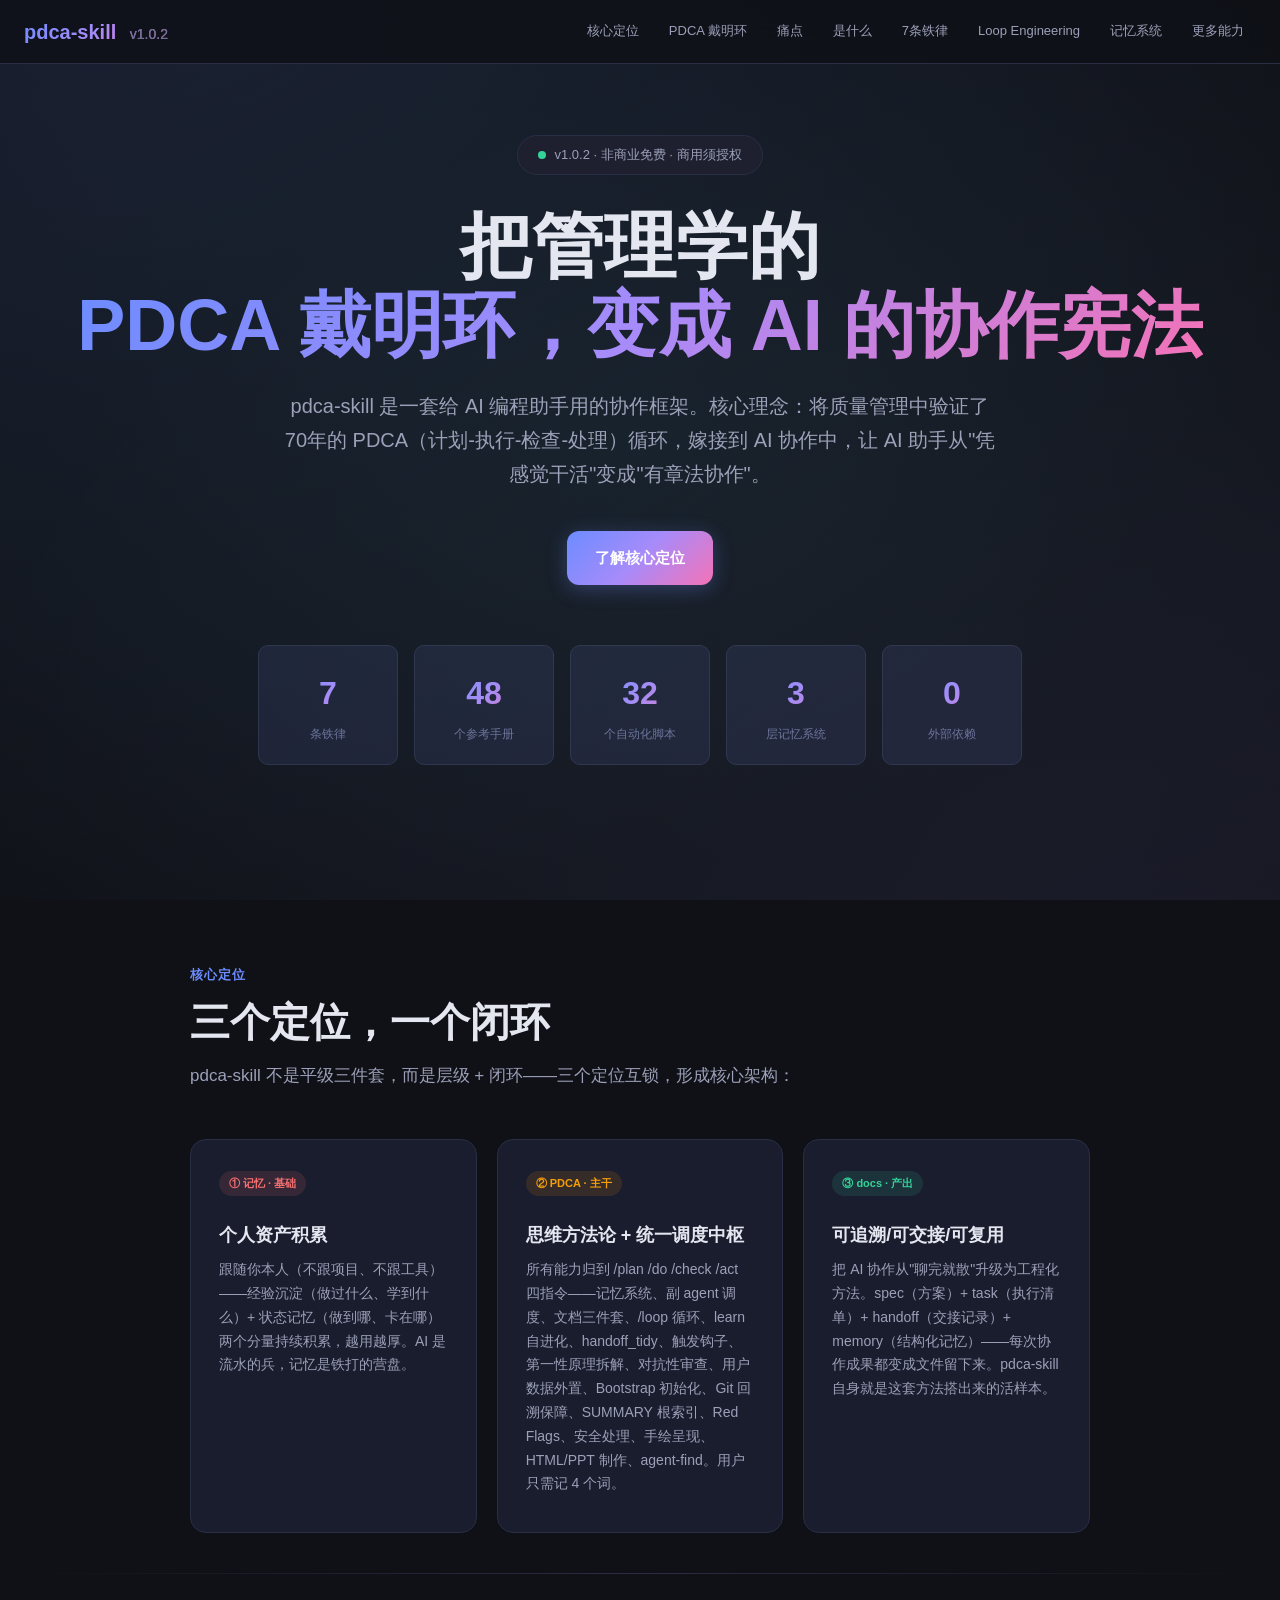
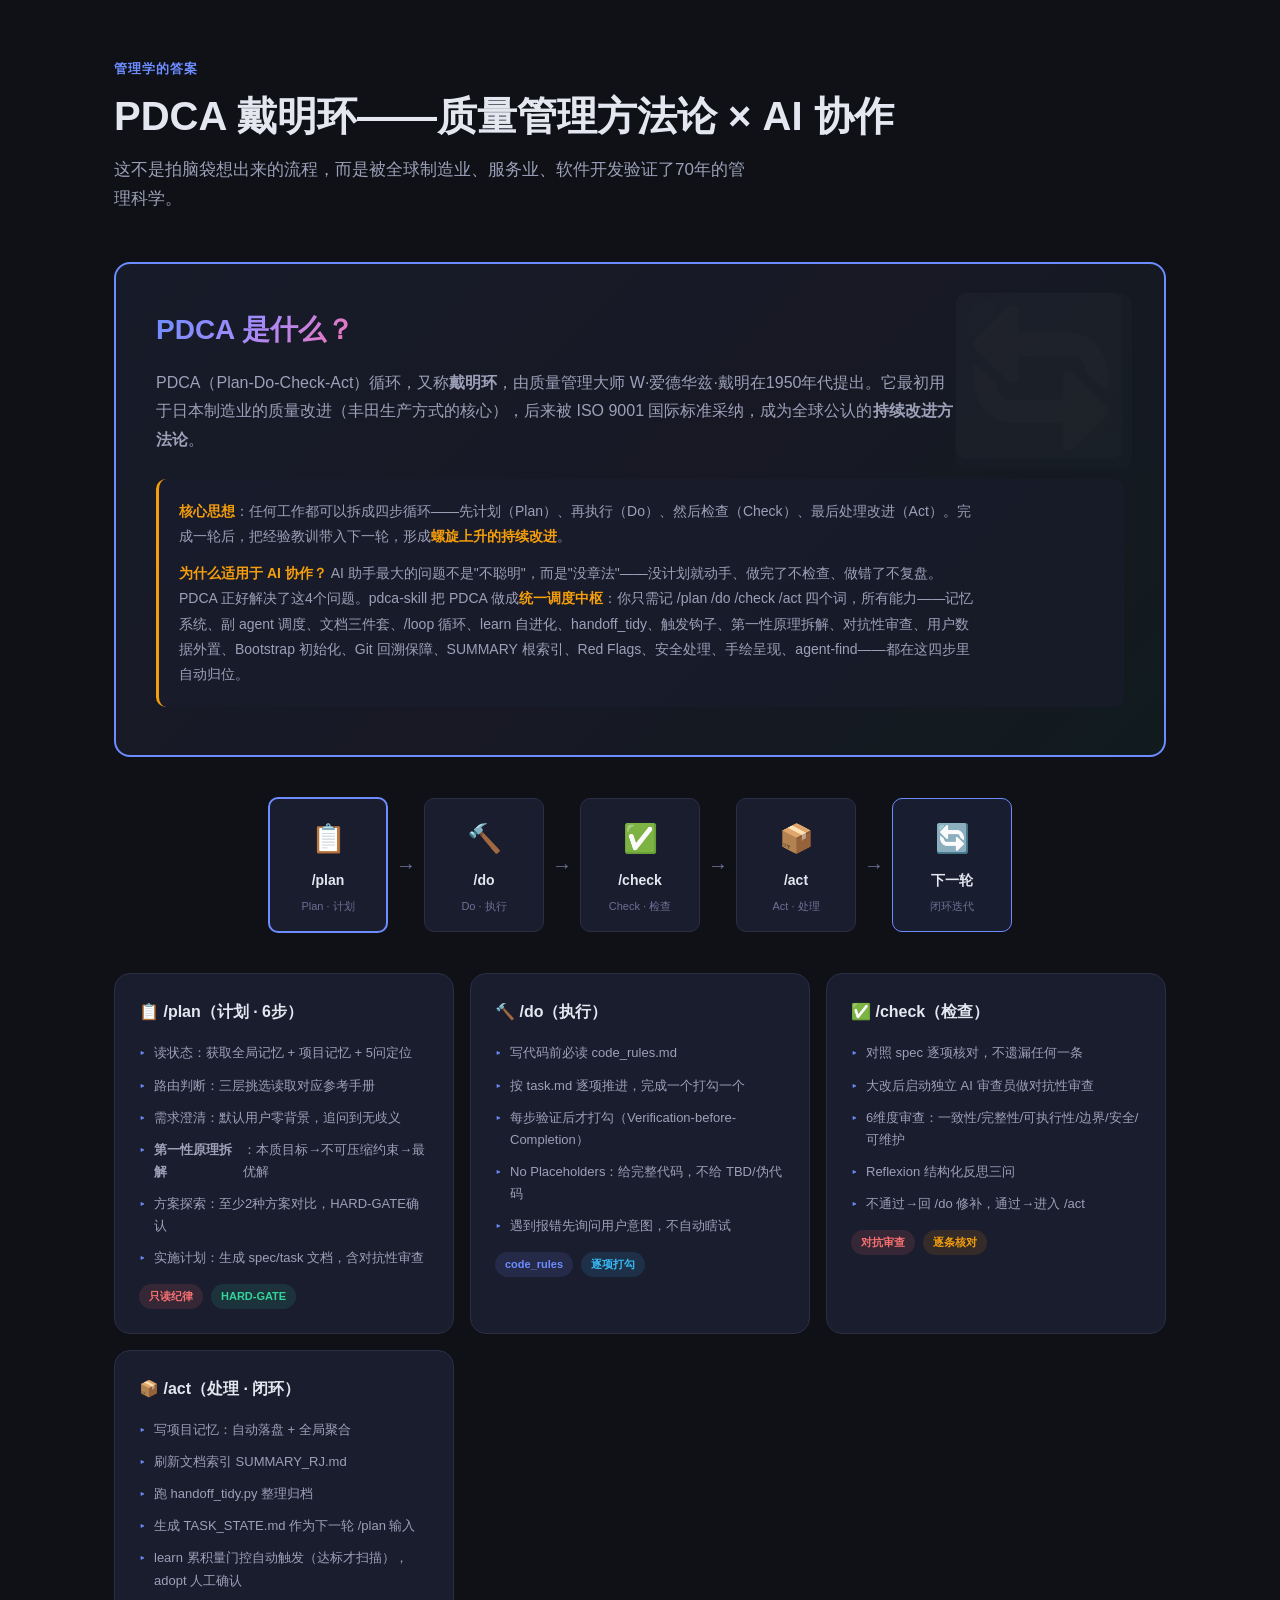
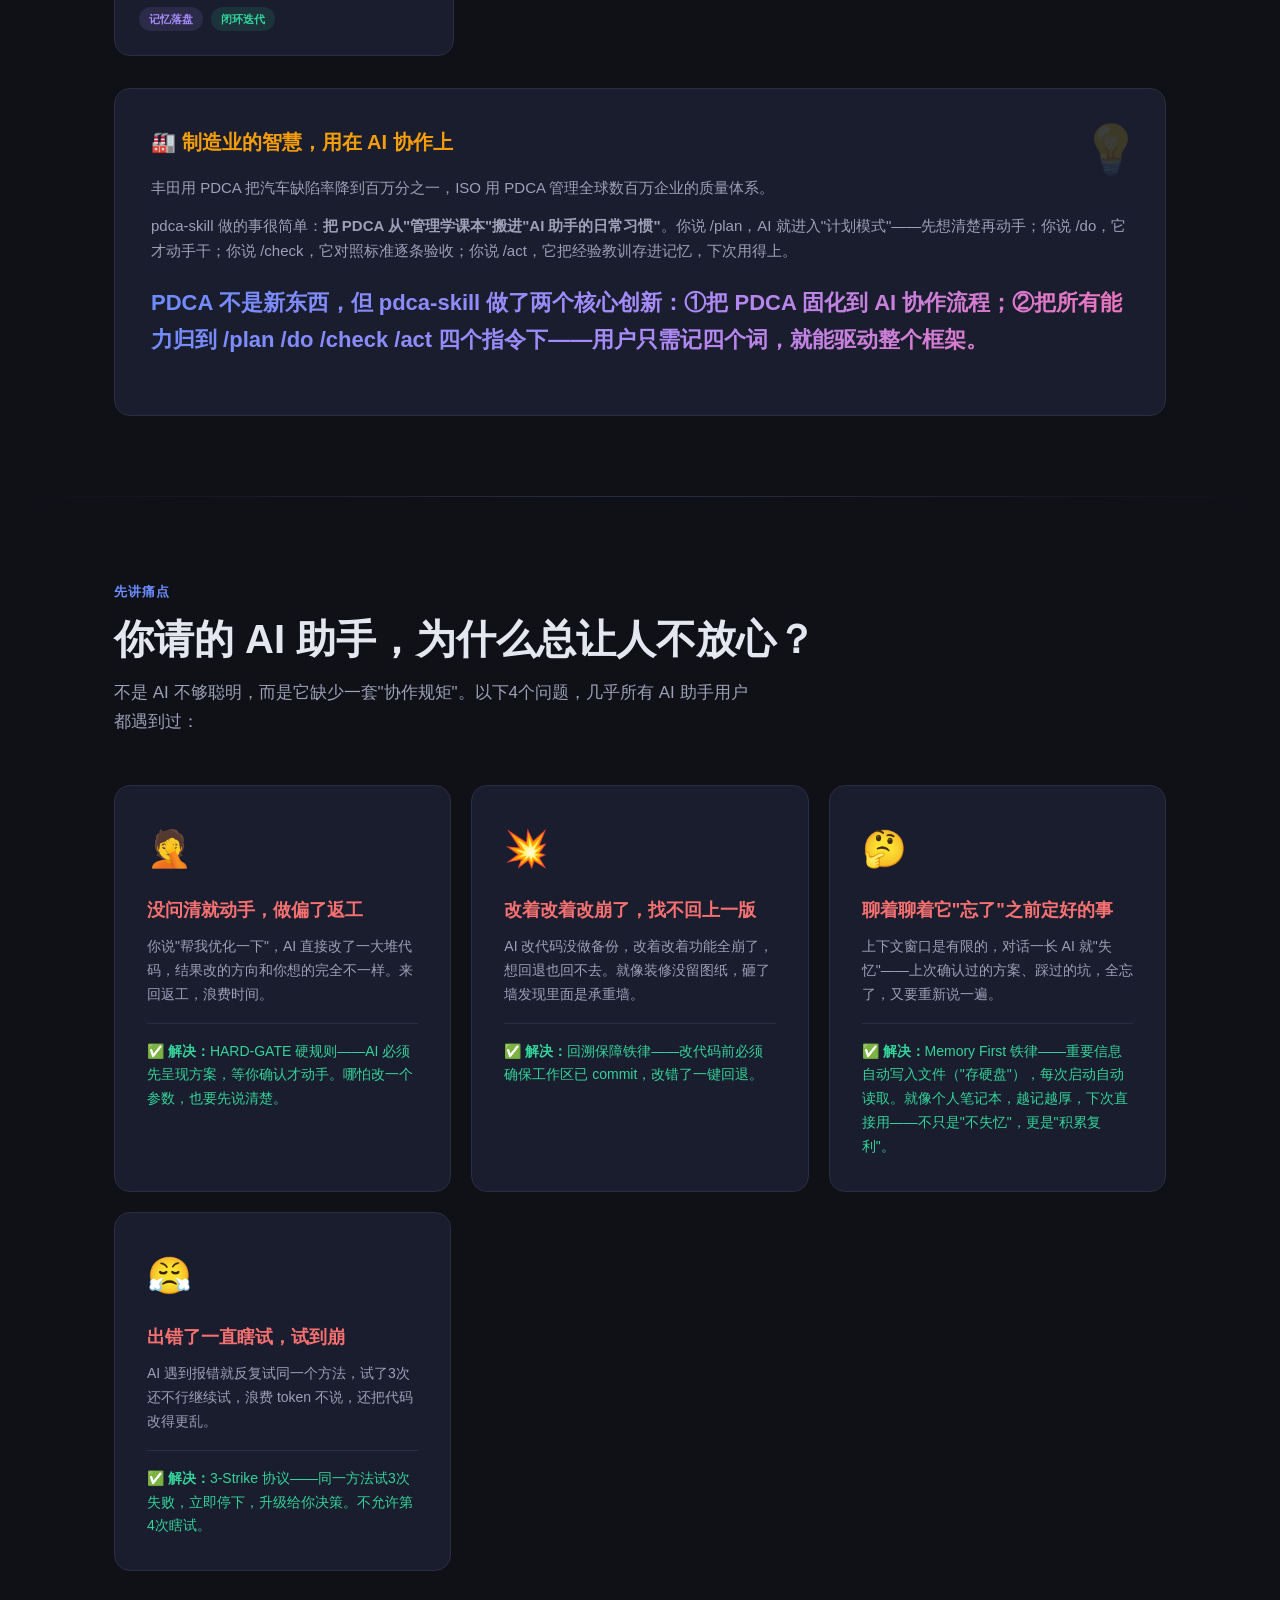
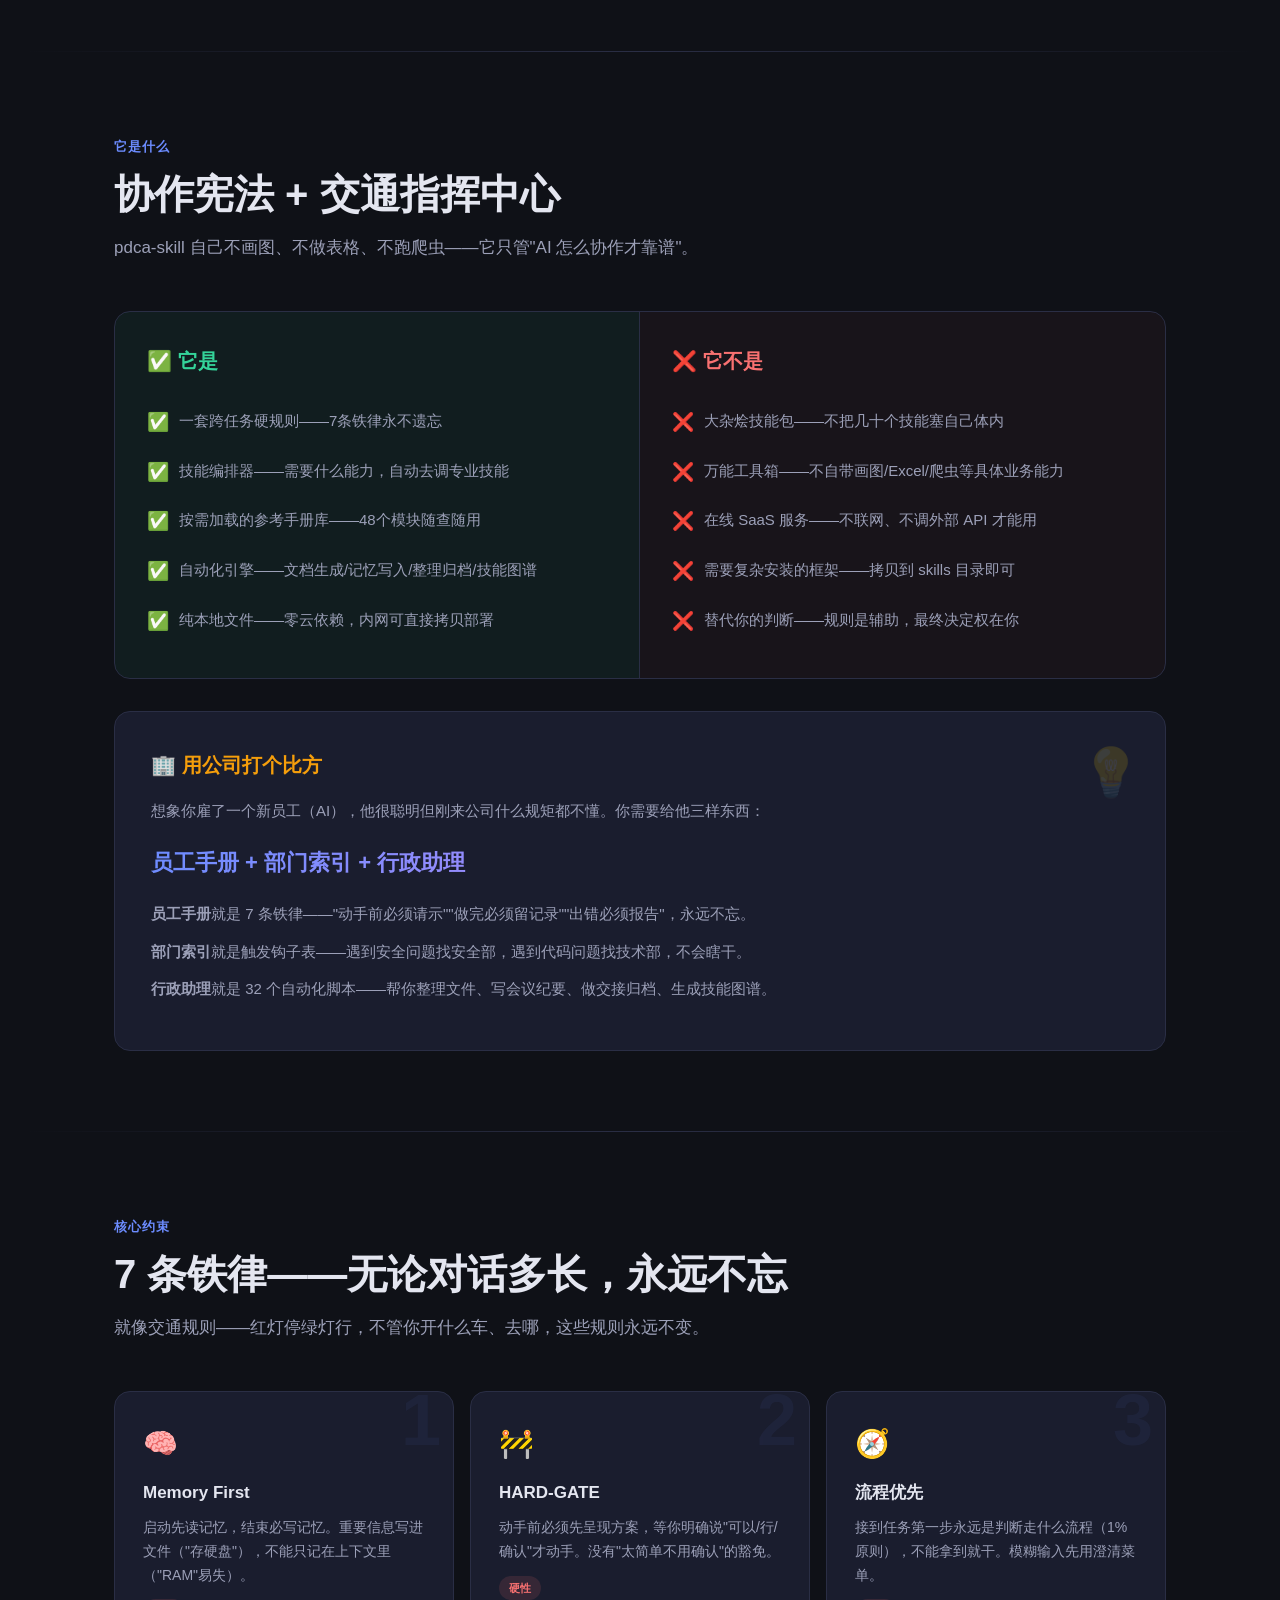
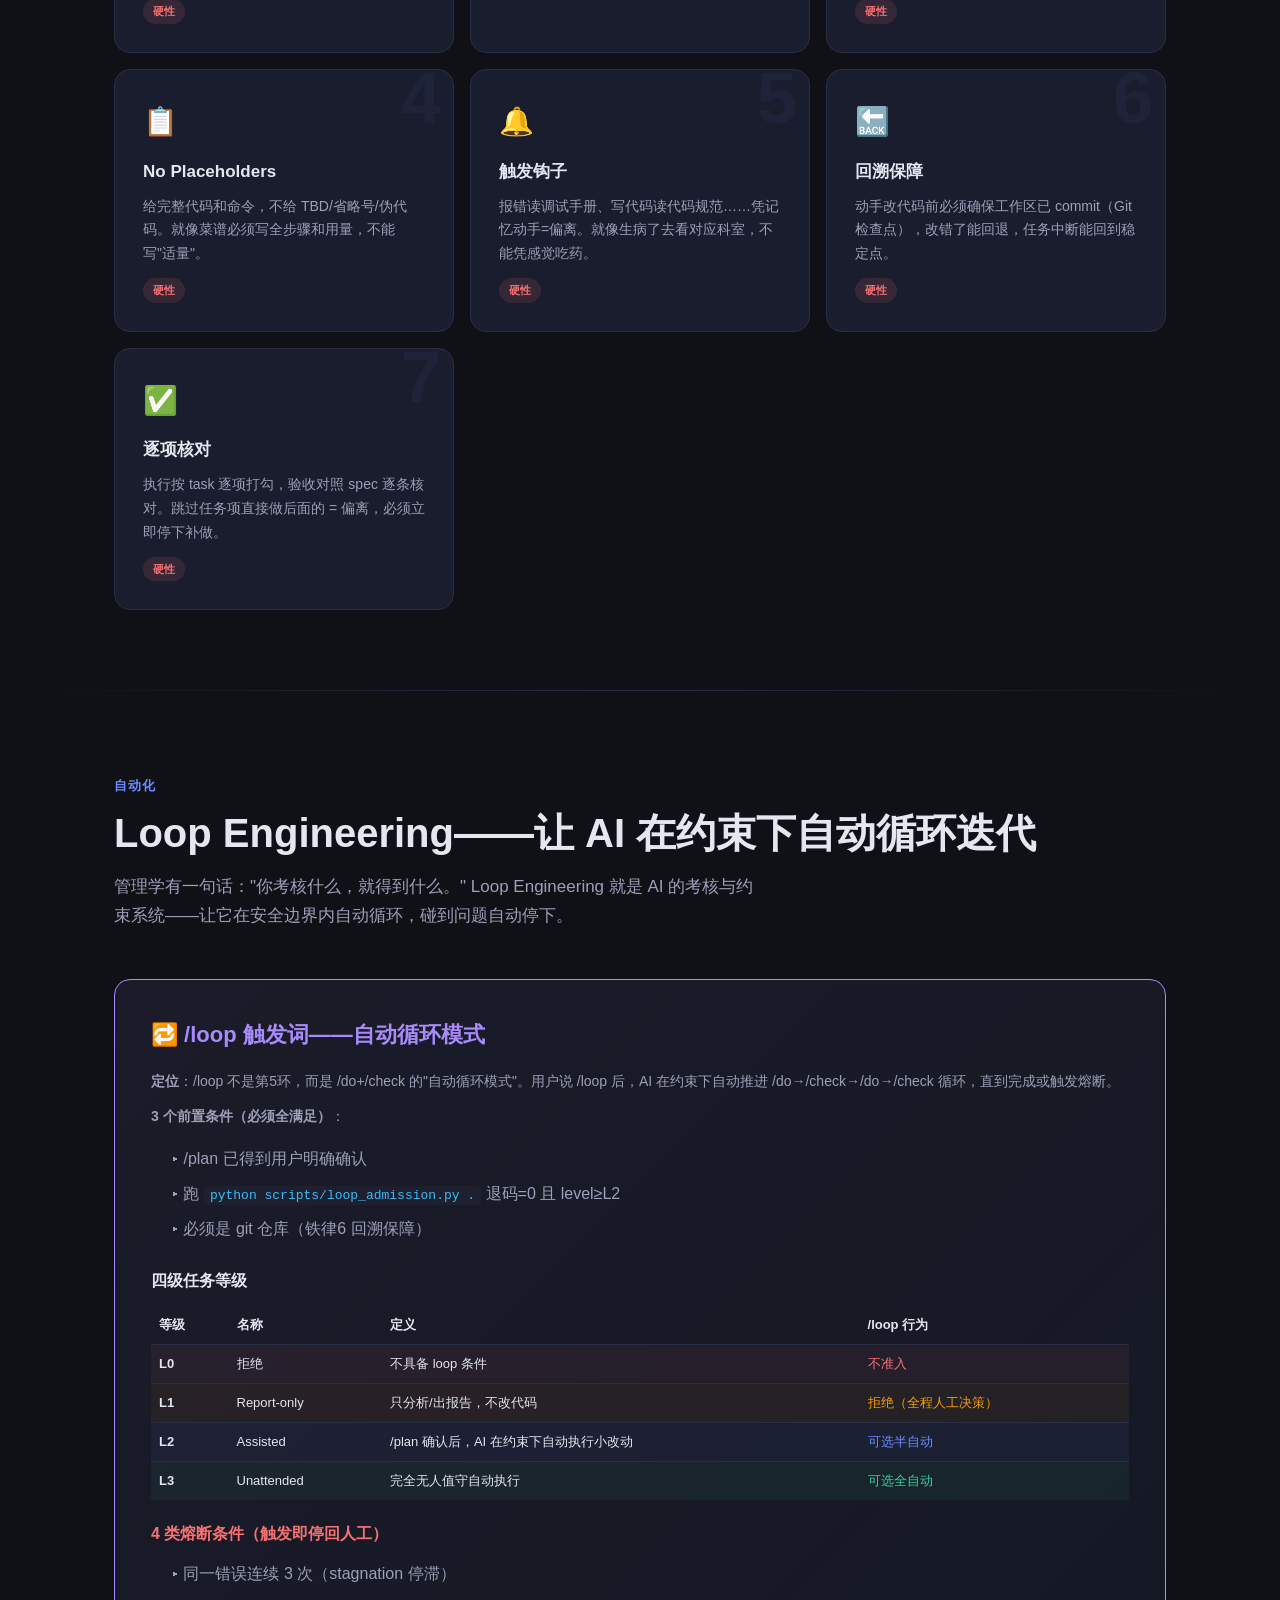
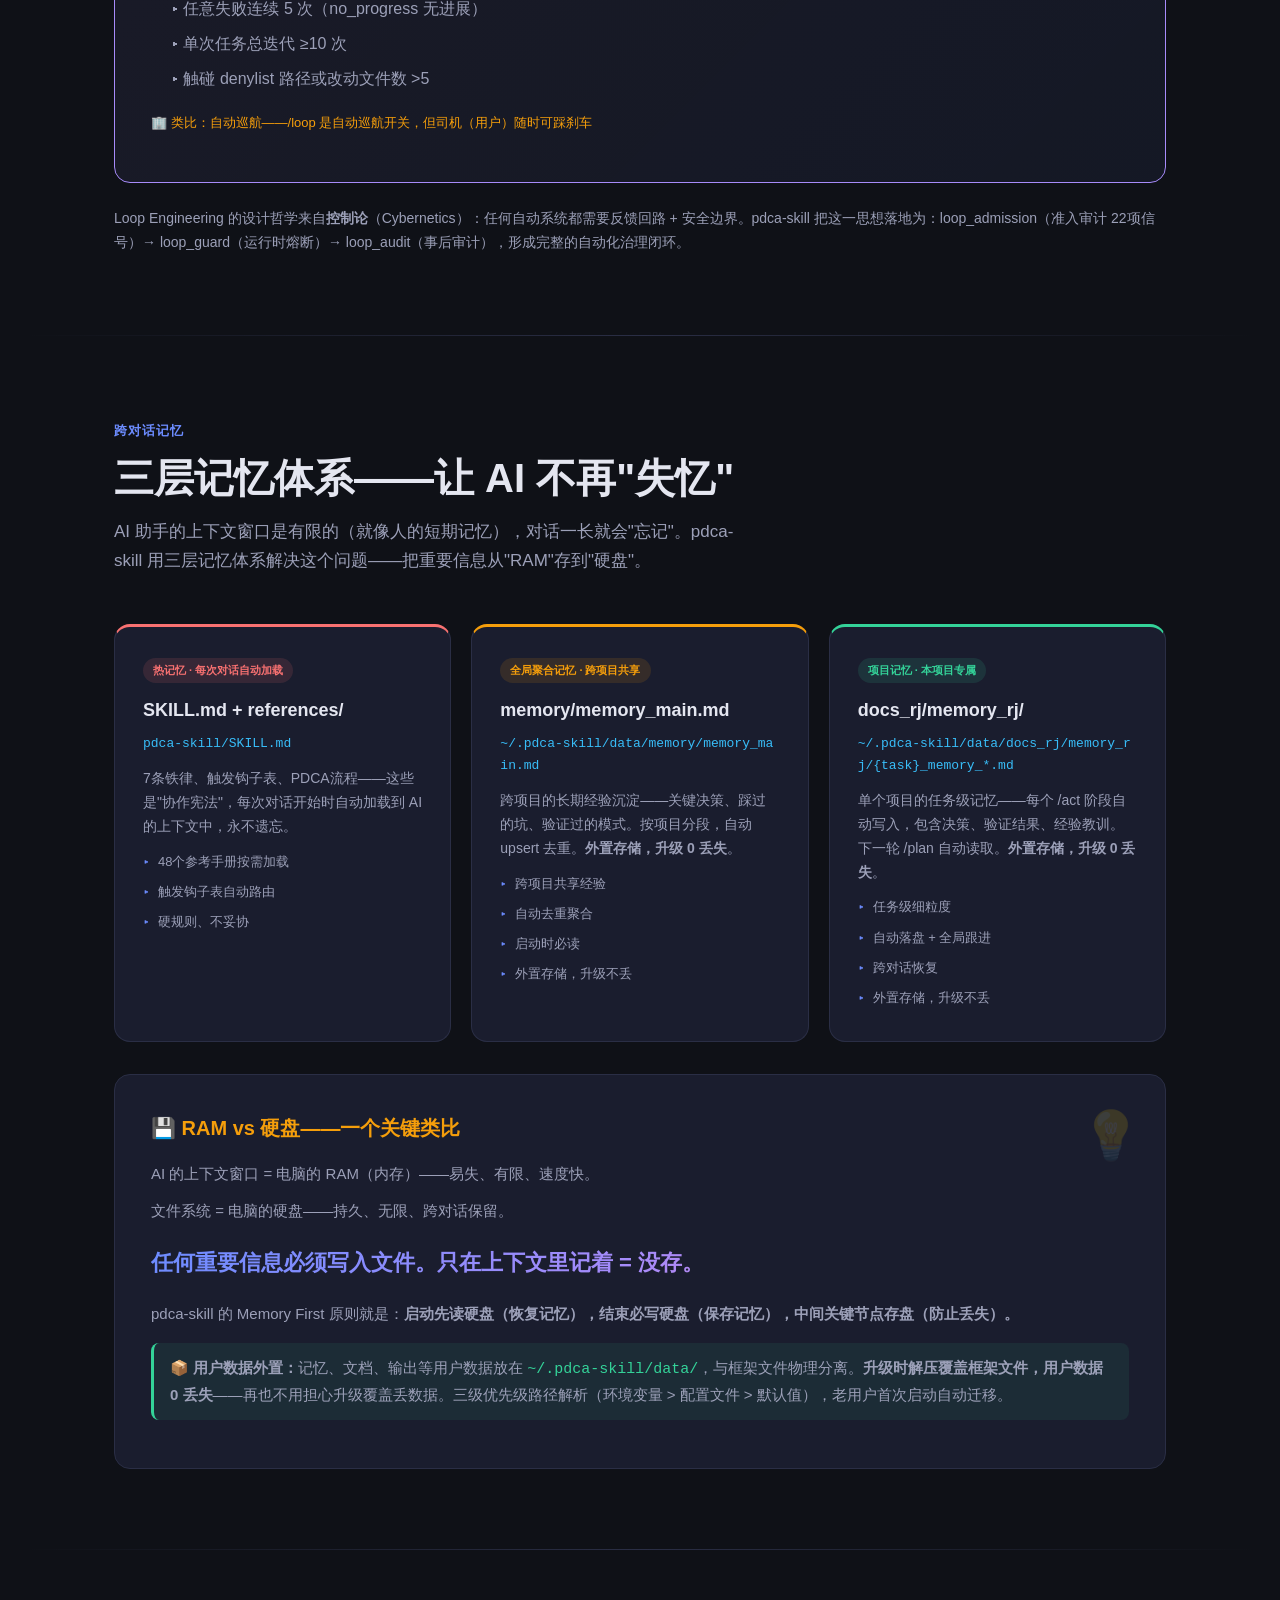
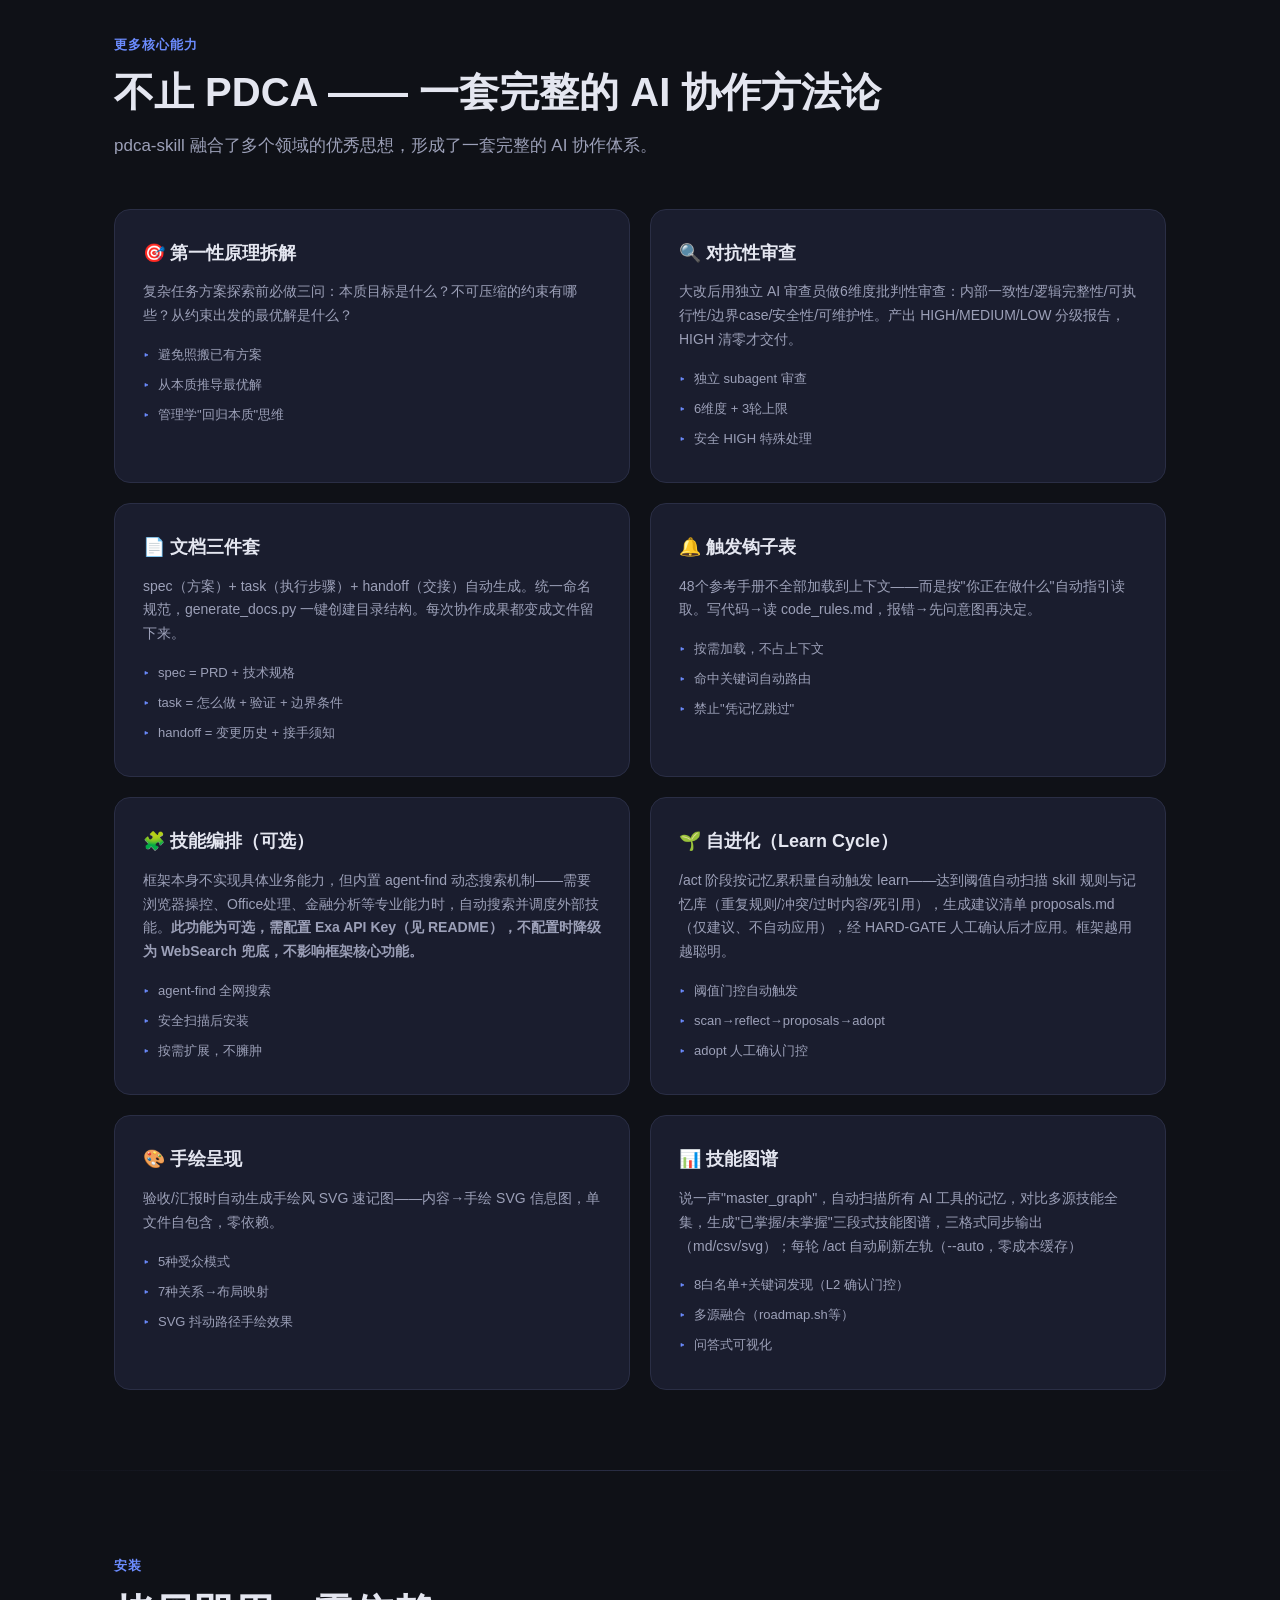
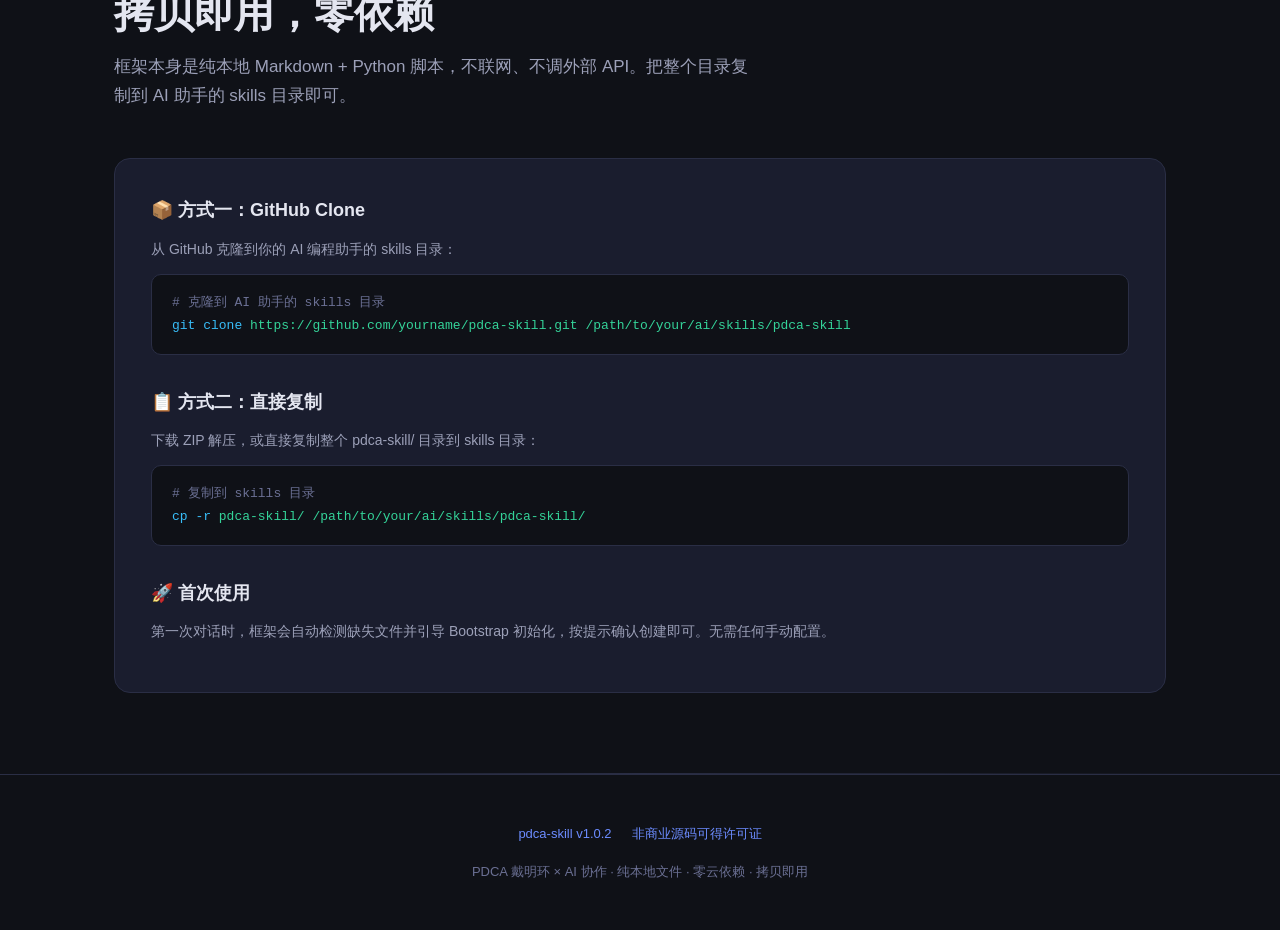
==== commit 3dc0e6fd: "chore(release): v1.0.2 版本号全链路同步 + HISTORY 补登 Excel 条目与发布记录 - 版本标记 v1.0.1→v1.0.2 共 17 处：SKILL.md fron" ====
--- a/网页说明.html
+++ b/网页说明.html
@@ -4,7 +4,7 @@
 <meta charset="UTF-8">
 <meta name="viewport" content="width=device-width, initial-scale=1.0">
 <title>pdca-skill · AI 协作框架</title>
-<meta name="description" content="把管理学的 PDCA 戴明环，变成 AI 助手的协作宪法。一套给 AI 编程助手用的协作框架——7条铁律、Loop Engineering、三层记忆体系、47个参考手册、34个自动化脚本。纯本地文件，零云依赖。">
+<meta name="description" content="把管理学的 PDCA 戴明环，变成 AI 助手的协作宪法。一套给 AI 编程助手用的协作框架——7条铁律、Loop Engineering、三层记忆体系、48个参考手册、34个自动化脚本。纯本地文件，零云依赖。">
 <meta property="og:title" content="pdca-skill · AI 协作框架">
 <meta property="og:description" content="把管理学的 PDCA 戴明环，变成 AI 助手的协作宪法。">
 <meta property="og:type" content="website">
@@ -251,7 +251,7 @@
 
 <!-- Navigation -->
 <nav>
-  <div class="logo">pdca-skill <span>v1.0.1</span></div>
+  <div class="logo">pdca-skill <span>v1.0.2</span></div>
   <div class="nav-links">
     <a href="#core">核心定位</a>
     <a href="#pdca">PDCA 戴明环</a>
@@ -266,7 +266,7 @@
 
 <!-- ===== Hero ===== -->
 <section class="hero" style="max-width:100%;padding-left:24px;padding-right:24px;">
-  <div class="hero-badge"><span class="dot"></span> v1.0.1 · 非商业免费 · 商用须授权</div>
+  <div class="hero-badge"><span class="dot"></span> v1.0.2 · 非商业免费 · 商用须授权</div>
   <h1>把管理学的<br><span class="gradient-text">PDCA 戴明环，变成 AI 的协作宪法</span></h1>
   <p class="subtitle">pdca-skill 是一套给 AI 编程助手用的协作框架。核心理念：将质量管理中验证了70年的 PDCA（计划-执行-检查-处理）循环，嫁接到 AI 协作中，让 AI 助手从"凭感觉干活"变成"有章法协作"。</p>
   <div class="cta-row">
@@ -274,7 +274,7 @@
   </div>
   <div class="stats-row" style="max-width:800px;margin-top:60px;">
     <div class="stat-item"><div class="stat-num">7</div><div class="stat-label">条铁律</div></div>
-    <div class="stat-item"><div class="stat-num">47</div><div class="stat-label">个参考手册</div></div>
+    <div class="stat-item"><div class="stat-num">48</div><div class="stat-label">个参考手册</div></div>
     <div class="stat-item"><div class="stat-num">32</div><div class="stat-label">个自动化脚本</div></div>
     <div class="stat-item"><div class="stat-num">3</div><div class="stat-label">层记忆系统</div></div>
     <div class="stat-item"><div class="stat-num">0</div><div class="stat-label">外部依赖</div></div>
@@ -296,7 +296,7 @@
       <div class="memory-layer warm" style="border:1px solid var(--border);border-radius:var(--radius);padding:28px;">
         <span class="layer-badge">② PDCA · 主干</span>
         <h4 style="margin-top:12px;">思维方法论 + 统一调度中枢</h4>
-        <p style="font-size:14px;color:var(--text2);">所有能力归到 /plan /do /check /act 四指令——记忆系统、副 agent 调度、文档三件套、/loop 循环、learn 自进化、handoff_tidy、触发钩子、第一性原理拆解、对抗性审查、用户数据外置、Bootstrap 初始化、Git 回溯保障、SUMMARY 根索引、Red Flags、安全处理、手绘呈现、agent-find。用户只需记 4 个词。</p>
+        <p style="font-size:14px;color:var(--text2);">所有能力归到 /plan /do /check /act 四指令——记忆系统、副 agent 调度、文档三件套、/loop 循环、learn 自进化、handoff_tidy、触发钩子、第一性原理拆解、对抗性审查、用户数据外置、Bootstrap 初始化、Git 回溯保障、SUMMARY 根索引、Red Flags、安全处理、手绘呈现、HTML/PPT 制作、agent-find。用户只需记 4 个词。</p>
       </div>
       <div class="memory-layer cold" style="border:1px solid var(--border);border-radius:var(--radius);padding:28px;">
         <span class="layer-badge">③ docs · 产出</span>
@@ -461,7 +461,7 @@
       <ul>
         <li>一套跨任务硬规则——7条铁律永不遗忘</li>
         <li>技能编排器——需要什么能力，自动去调专业技能</li>
-        <li>按需加载的参考手册库——47个模块随查随用</li>
+        <li>按需加载的参考手册库——48个模块随查随用</li>
         <li>自动化引擎——文档生成/记忆写入/整理归档/技能图谱</li>
         <li>纯本地文件——零云依赖，内网可直接拷贝部署</li>
       </ul>
@@ -622,7 +622,7 @@
       <div class="layer-file">pdca-skill/SKILL.md</div>
       <p>7条铁律、触发钩子表、PDCA流程——这些是"协作宪法"，每次对话开始时自动加载到 AI 的上下文中，永不遗忘。</p>
       <ul>
-        <li>47个参考手册按需加载</li>
+        <li>48个参考手册按需加载</li>
         <li>触发钩子表自动路由</li>
         <li>硬规则、不妥协</li>
       </ul>
@@ -691,7 +691,7 @@
     </div>
     <div class="feature-card">
       <h4>🔔 触发钩子表</h4>
-      <p>47个参考手册不全部加载到上下文——而是按"你正在做什么"自动指引读取。写代码→读 code_rules.md，报错→先问意图再决定。</p>
+      <p>48个参考手册不全部加载到上下文——而是按"你正在做什么"自动指引读取。写代码→读 code_rules.md，报错→先问意图再决定。</p>
       <ul><li>按需加载，不占上下文</li><li>命中关键词自动路由</li><li>禁止"凭记忆跳过"</li></ul>
     </div>
     <div class="feature-card">
@@ -754,7 +754,7 @@
 <!-- Footer -->
 <footer>
   <div class="footer-links">
-    <a href="HISTORY.md">pdca-skill v1.0.1</a>
+    <a href="HISTORY.md">pdca-skill v1.0.2</a>
     <a href="LICENSE">非商业源码可得许可证</a>
   </div>
   <p>PDCA 戴明环 × AI 协作 · 纯本地文件 · 零云依赖 · 拷贝即用</p>
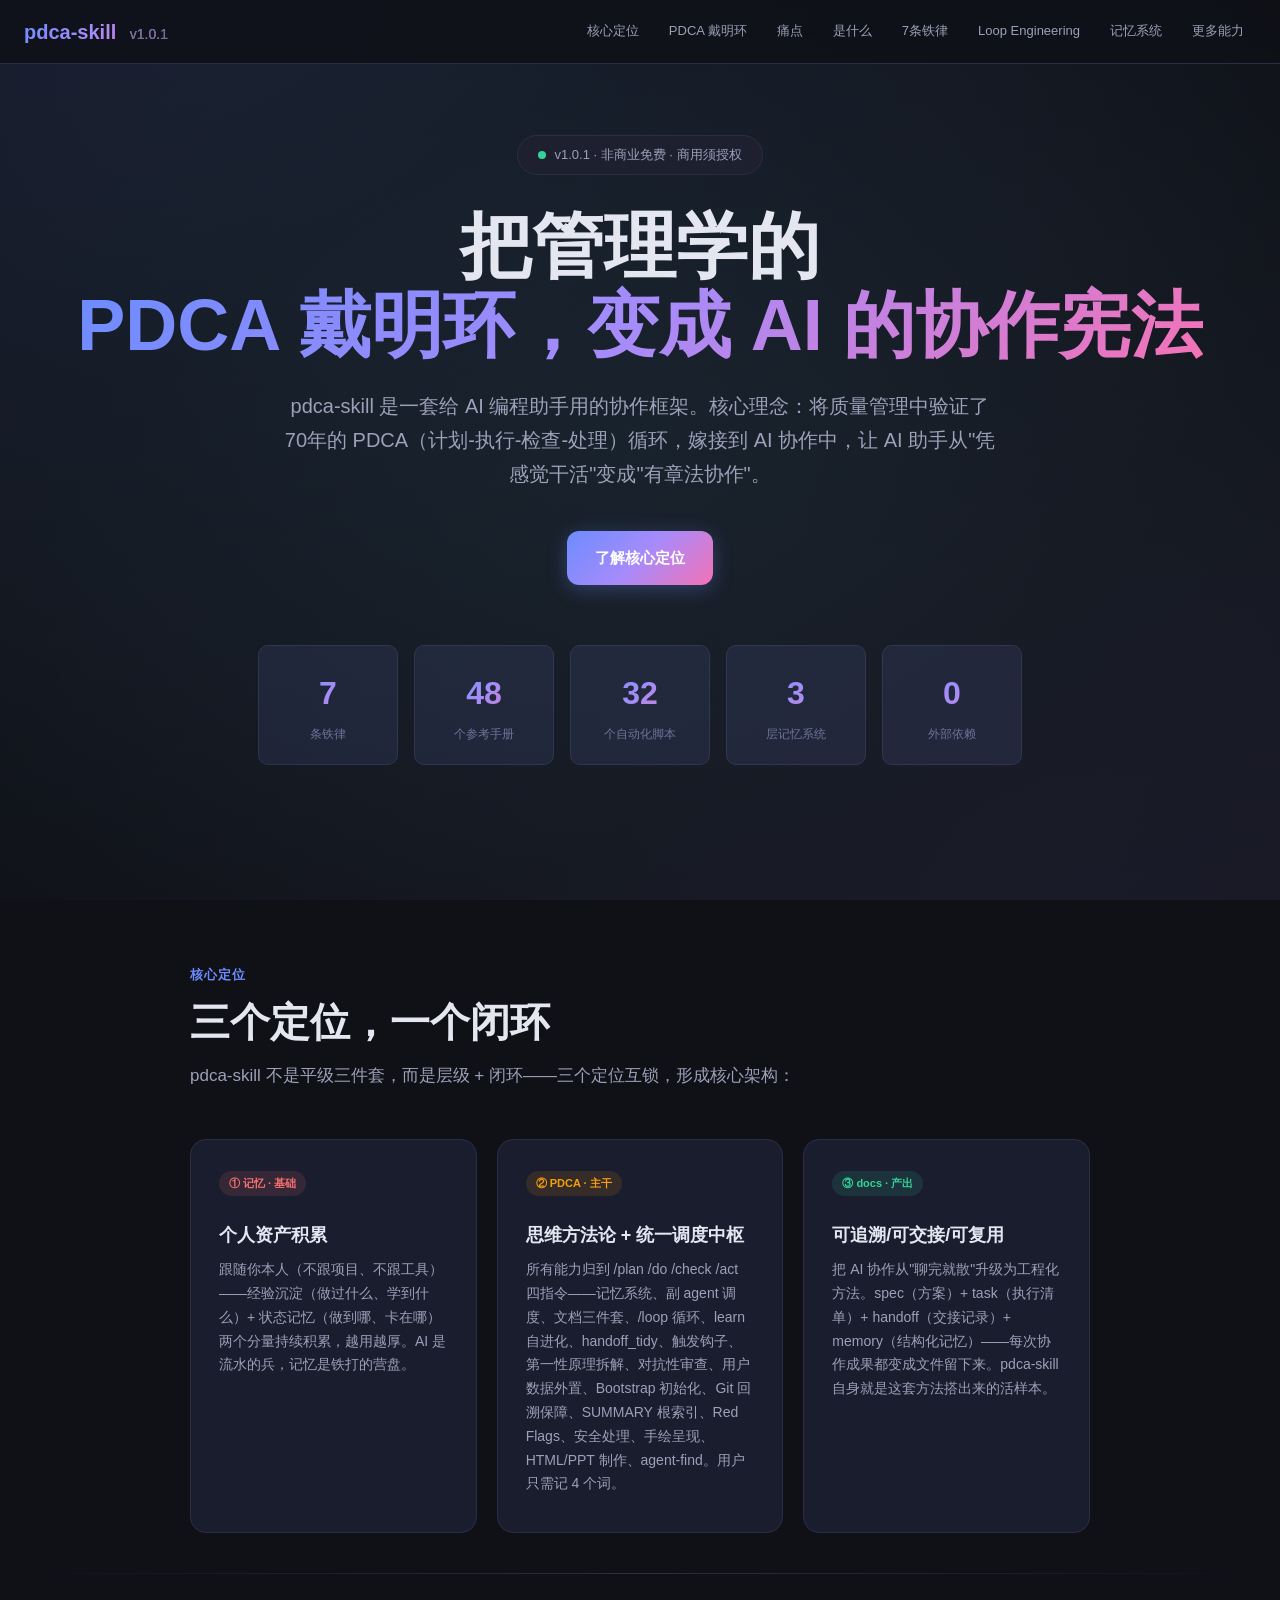
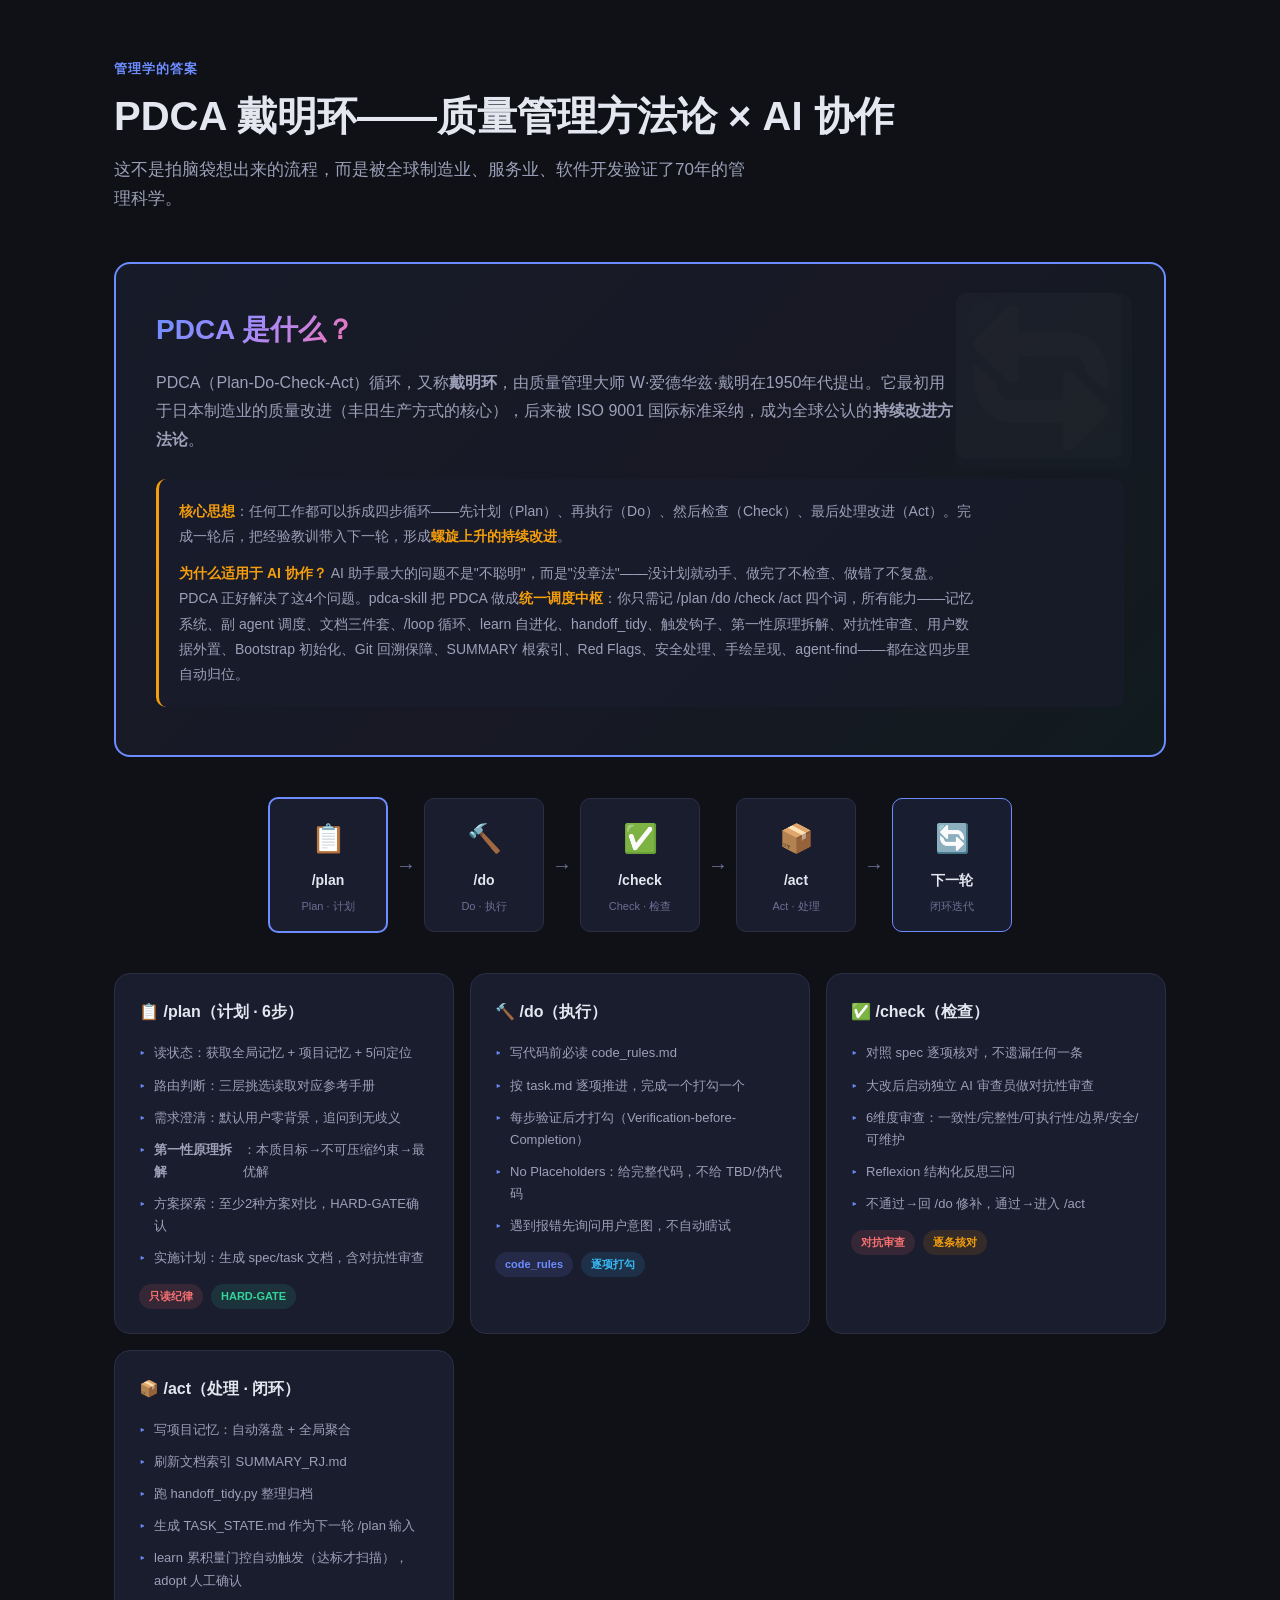
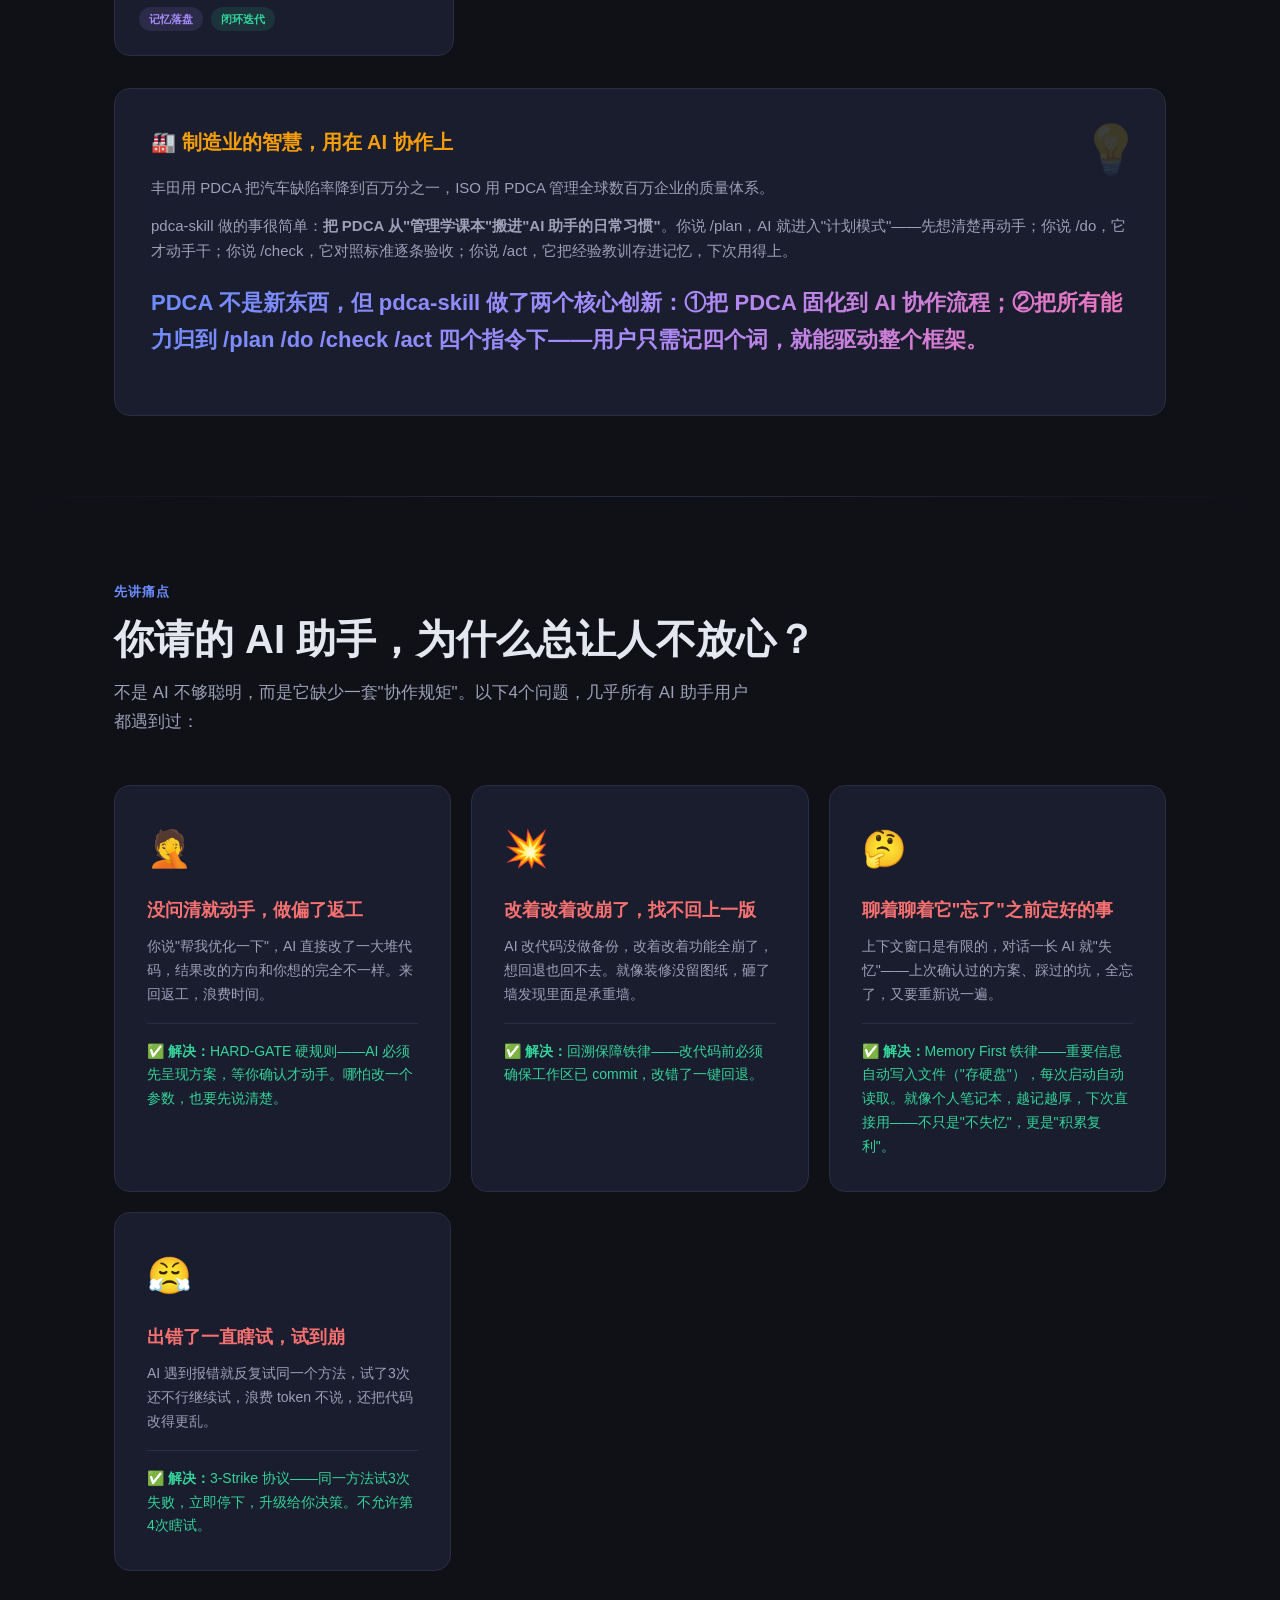
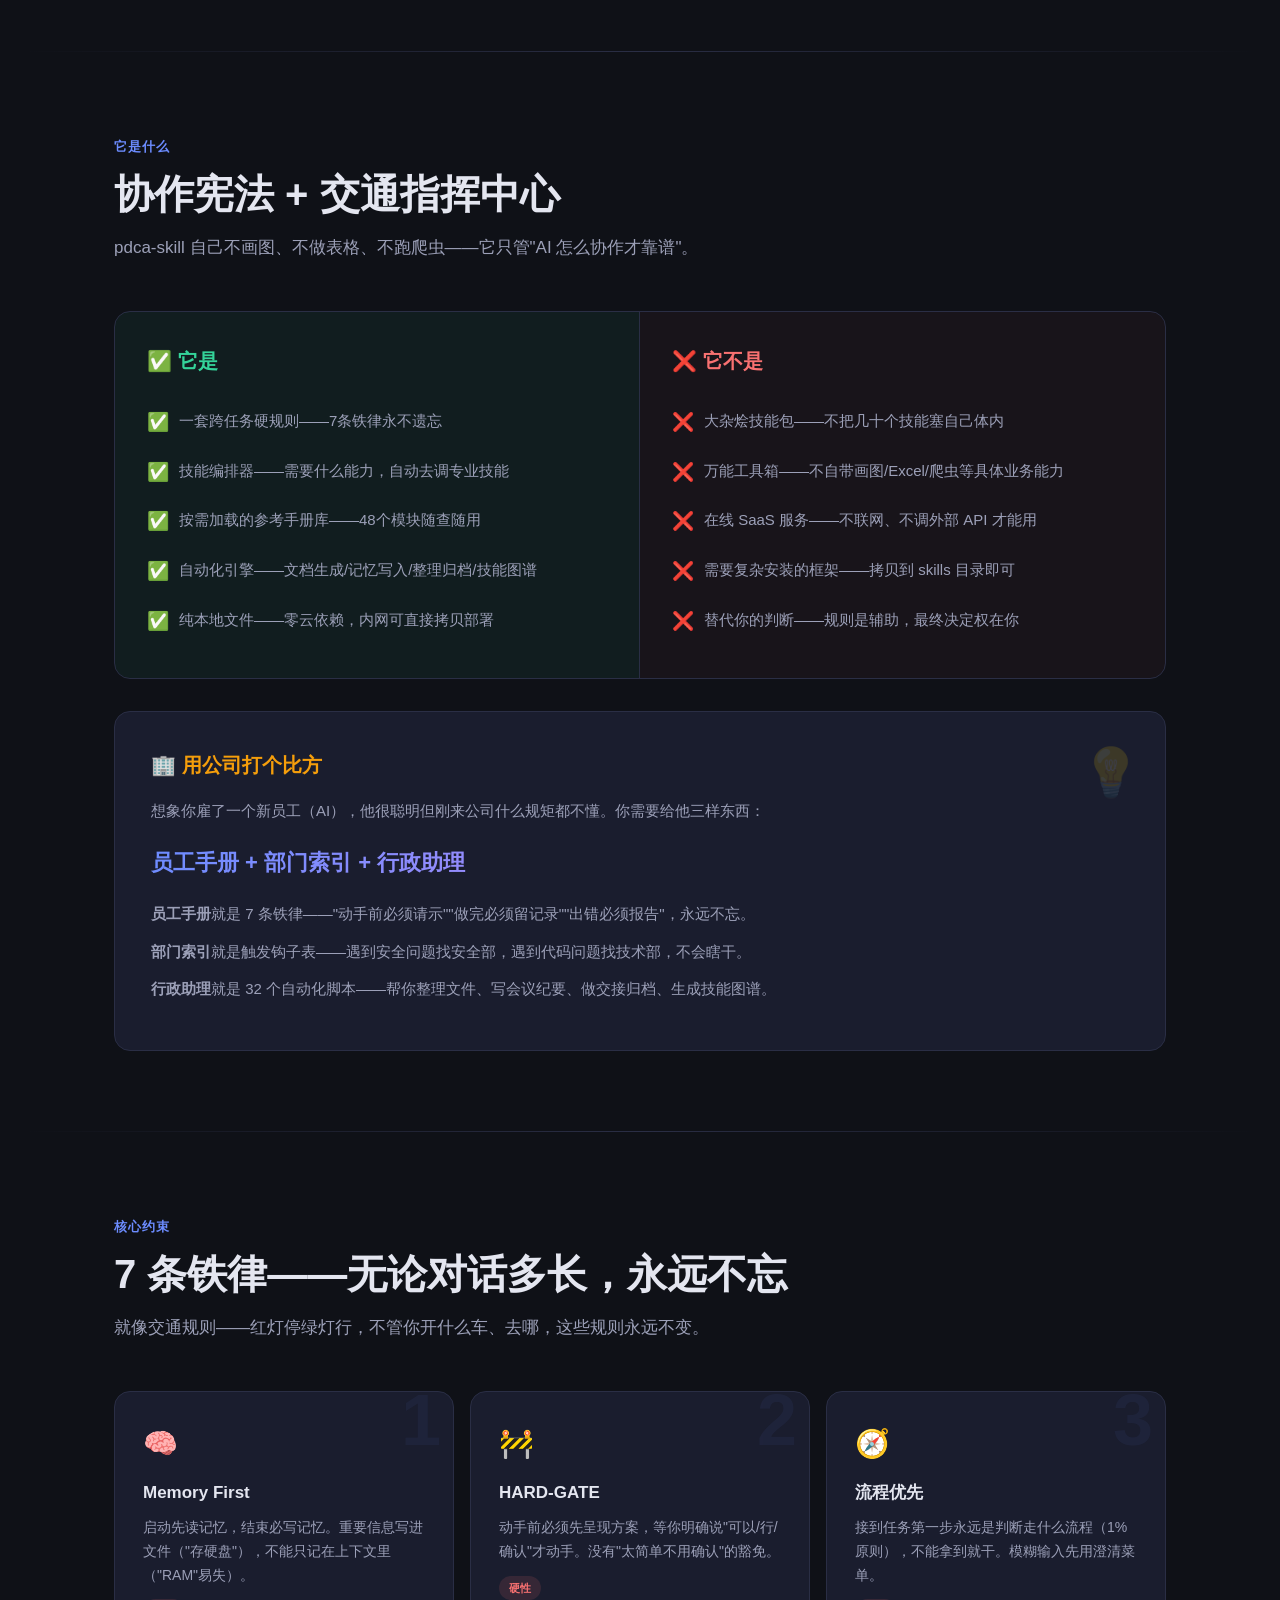
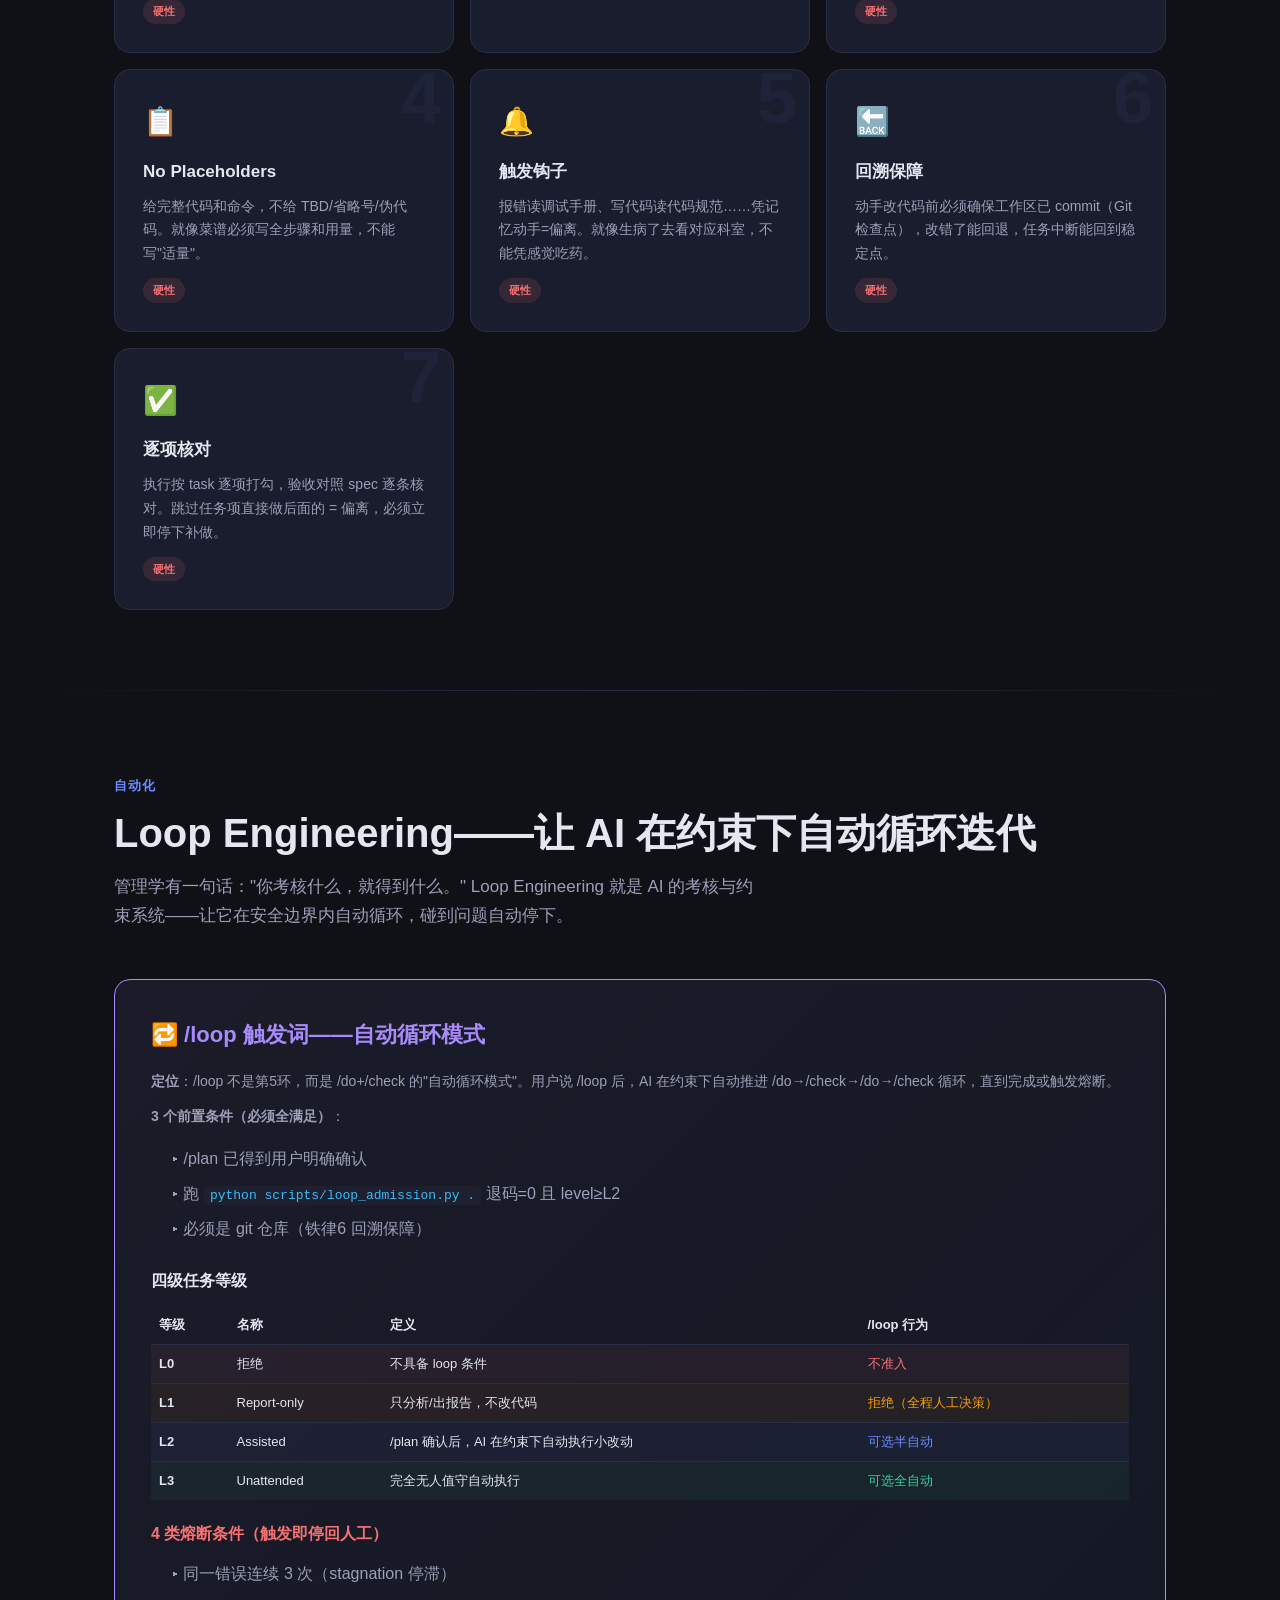
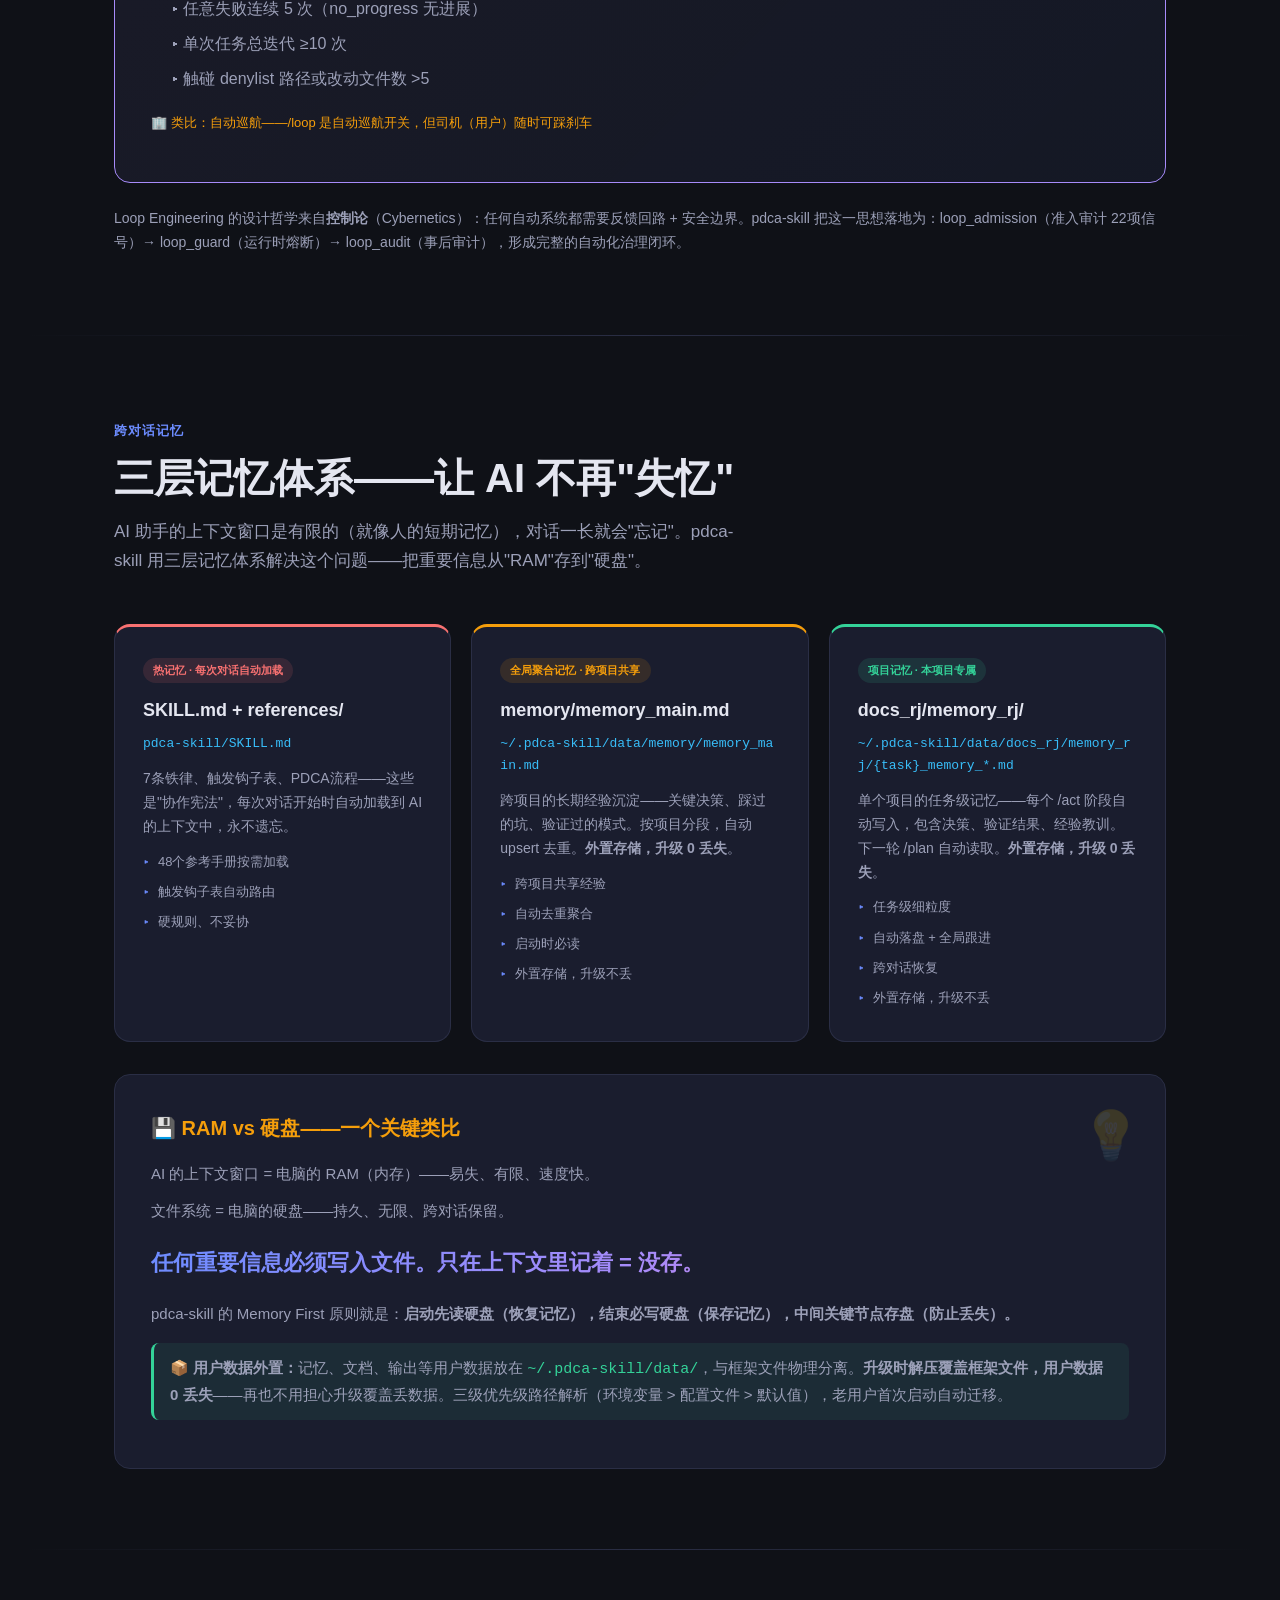
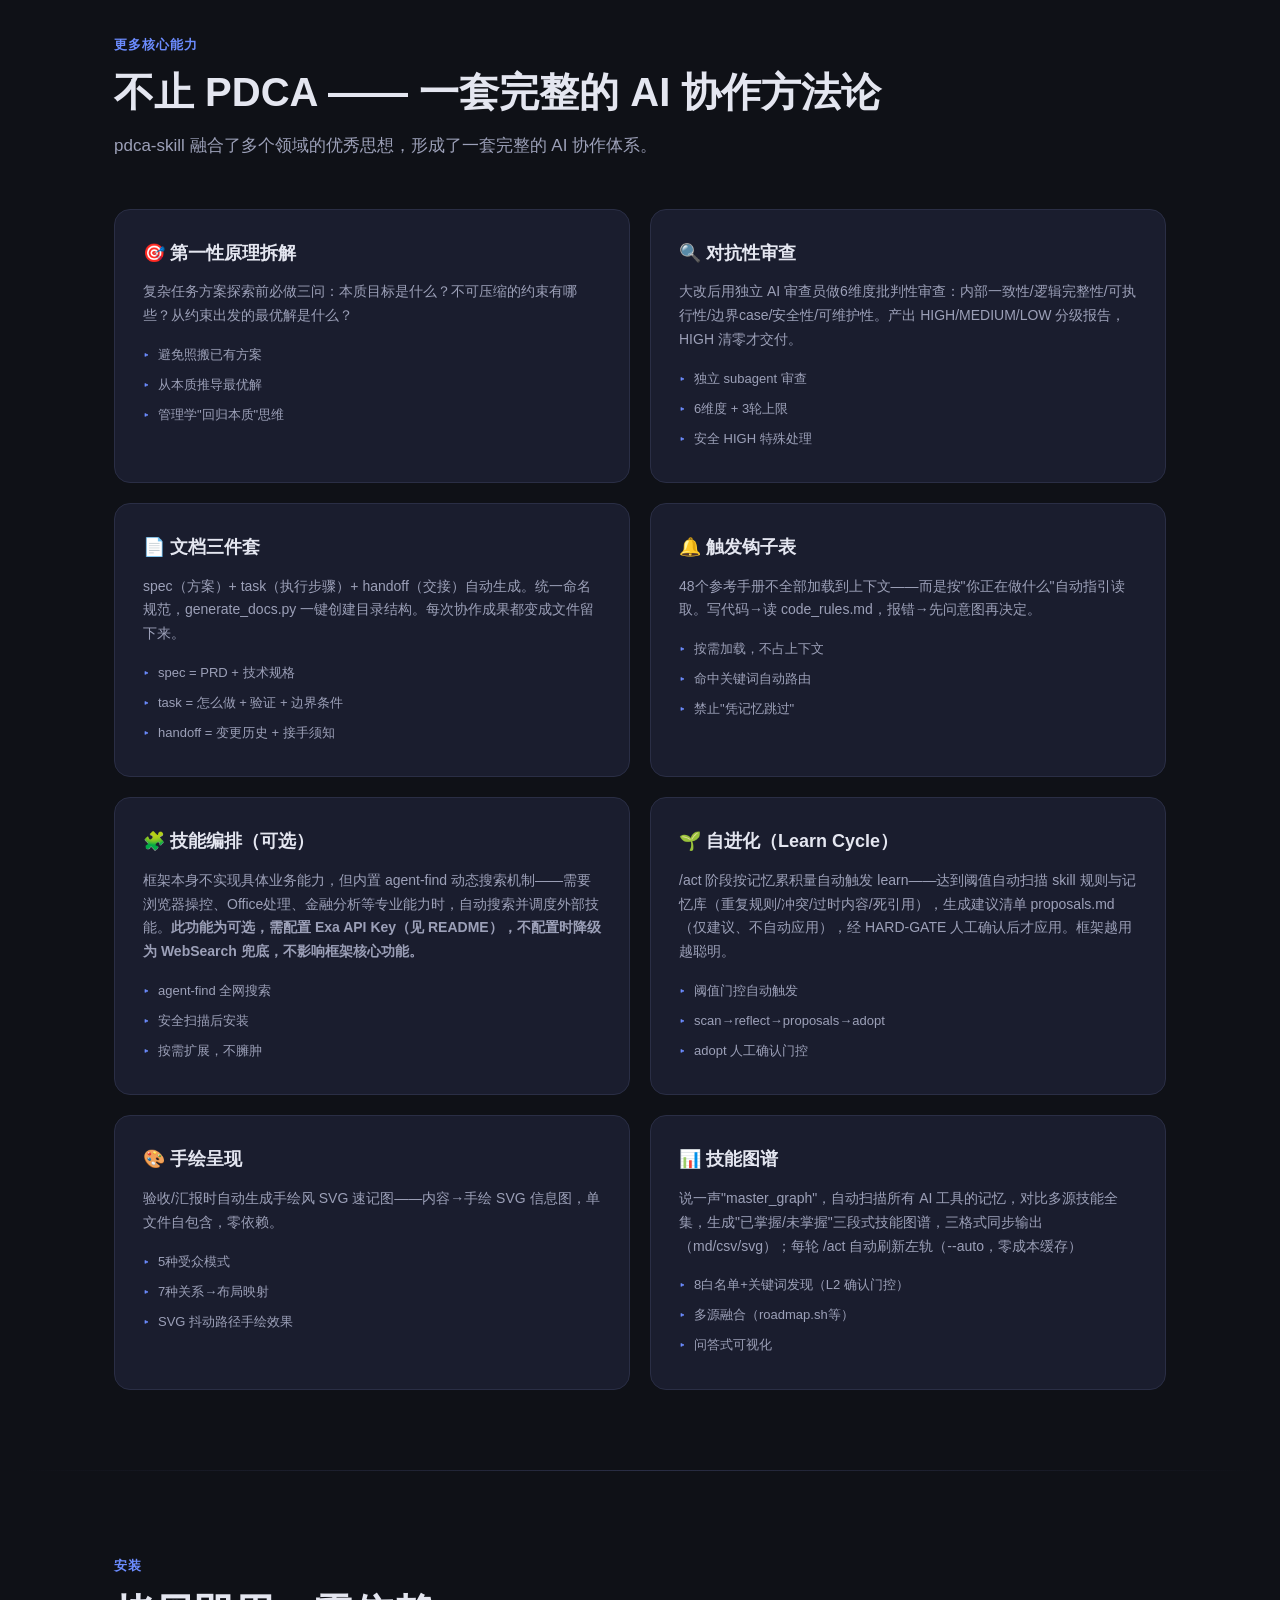
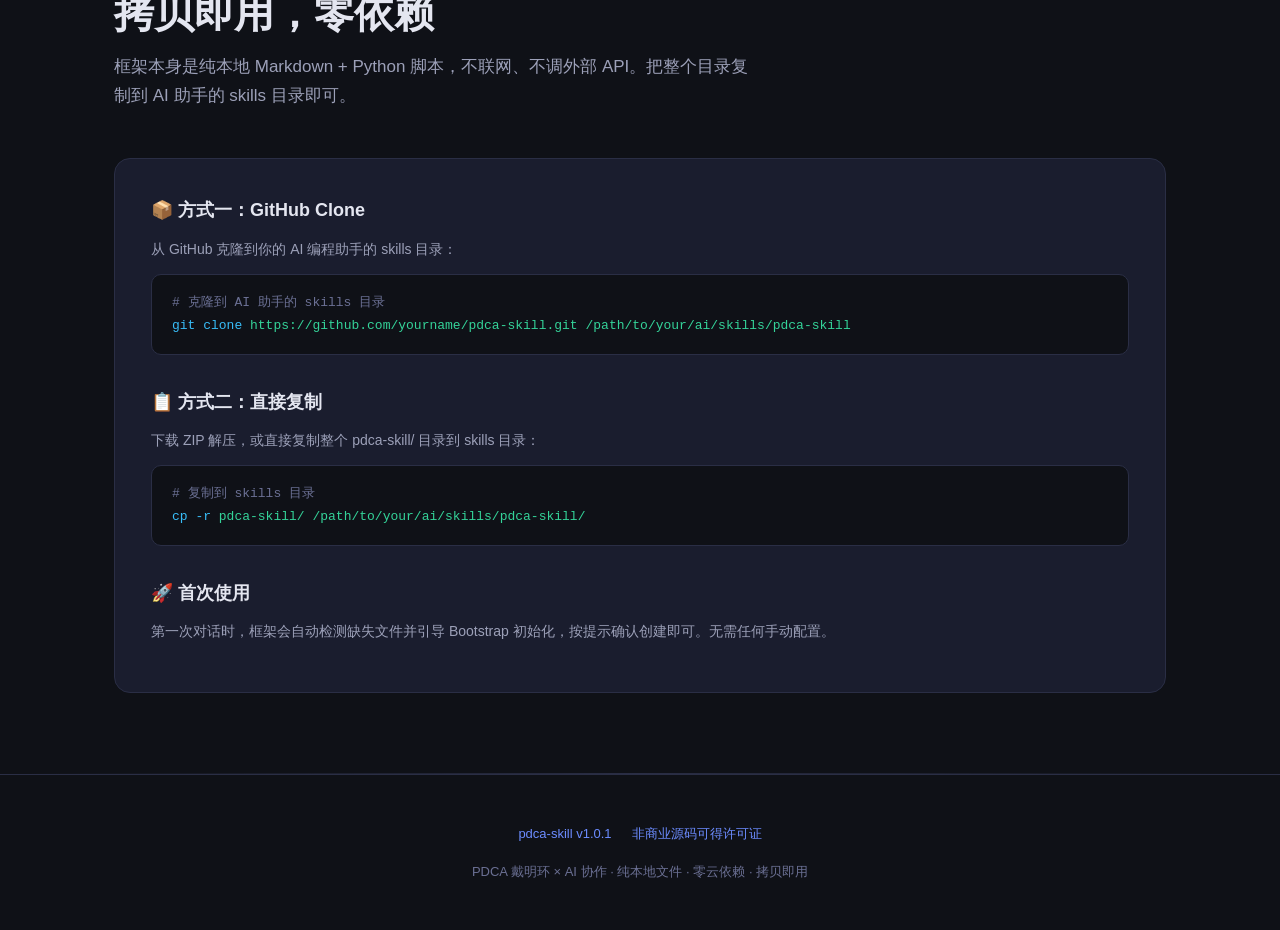
==== commit 4076cf91: "chore: pre-patch archive——marker fallback 修复补丁前存档（html_ppt_creation 融合等既有改动） Refs: marker_fallback_f" ====
--- a/网页说明.html
+++ b/网页说明.html
@@ -251,7 +251,7 @@
 
 <!-- Navigation -->
 <nav>
-  <div class="logo">pdca-skill <span>v1.0.2</span></div>
+  <div class="logo">pdca-skill <span>v1.0.1</span></div>
   <div class="nav-links">
     <a href="#core">核心定位</a>
     <a href="#pdca">PDCA 戴明环</a>
@@ -266,7 +266,7 @@
 
 <!-- ===== Hero ===== -->
 <section class="hero" style="max-width:100%;padding-left:24px;padding-right:24px;">
-  <div class="hero-badge"><span class="dot"></span> v1.0.2 · 非商业免费 · 商用须授权</div>
+  <div class="hero-badge"><span class="dot"></span> v1.0.1 · 非商业免费 · 商用须授权</div>
   <h1>把管理学的<br><span class="gradient-text">PDCA 戴明环，变成 AI 的协作宪法</span></h1>
   <p class="subtitle">pdca-skill 是一套给 AI 编程助手用的协作框架。核心理念：将质量管理中验证了70年的 PDCA（计划-执行-检查-处理）循环，嫁接到 AI 协作中，让 AI 助手从"凭感觉干活"变成"有章法协作"。</p>
   <div class="cta-row">
@@ -754,7 +754,7 @@
 <!-- Footer -->
 <footer>
   <div class="footer-links">
-    <a href="HISTORY.md">pdca-skill v1.0.2</a>
+    <a href="HISTORY.md">pdca-skill v1.0.1</a>
     <a href="LICENSE">非商业源码可得许可证</a>
   </div>
   <p>PDCA 戴明环 × AI 协作 · 纯本地文件 · 零云依赖 · 拷贝即用</p>
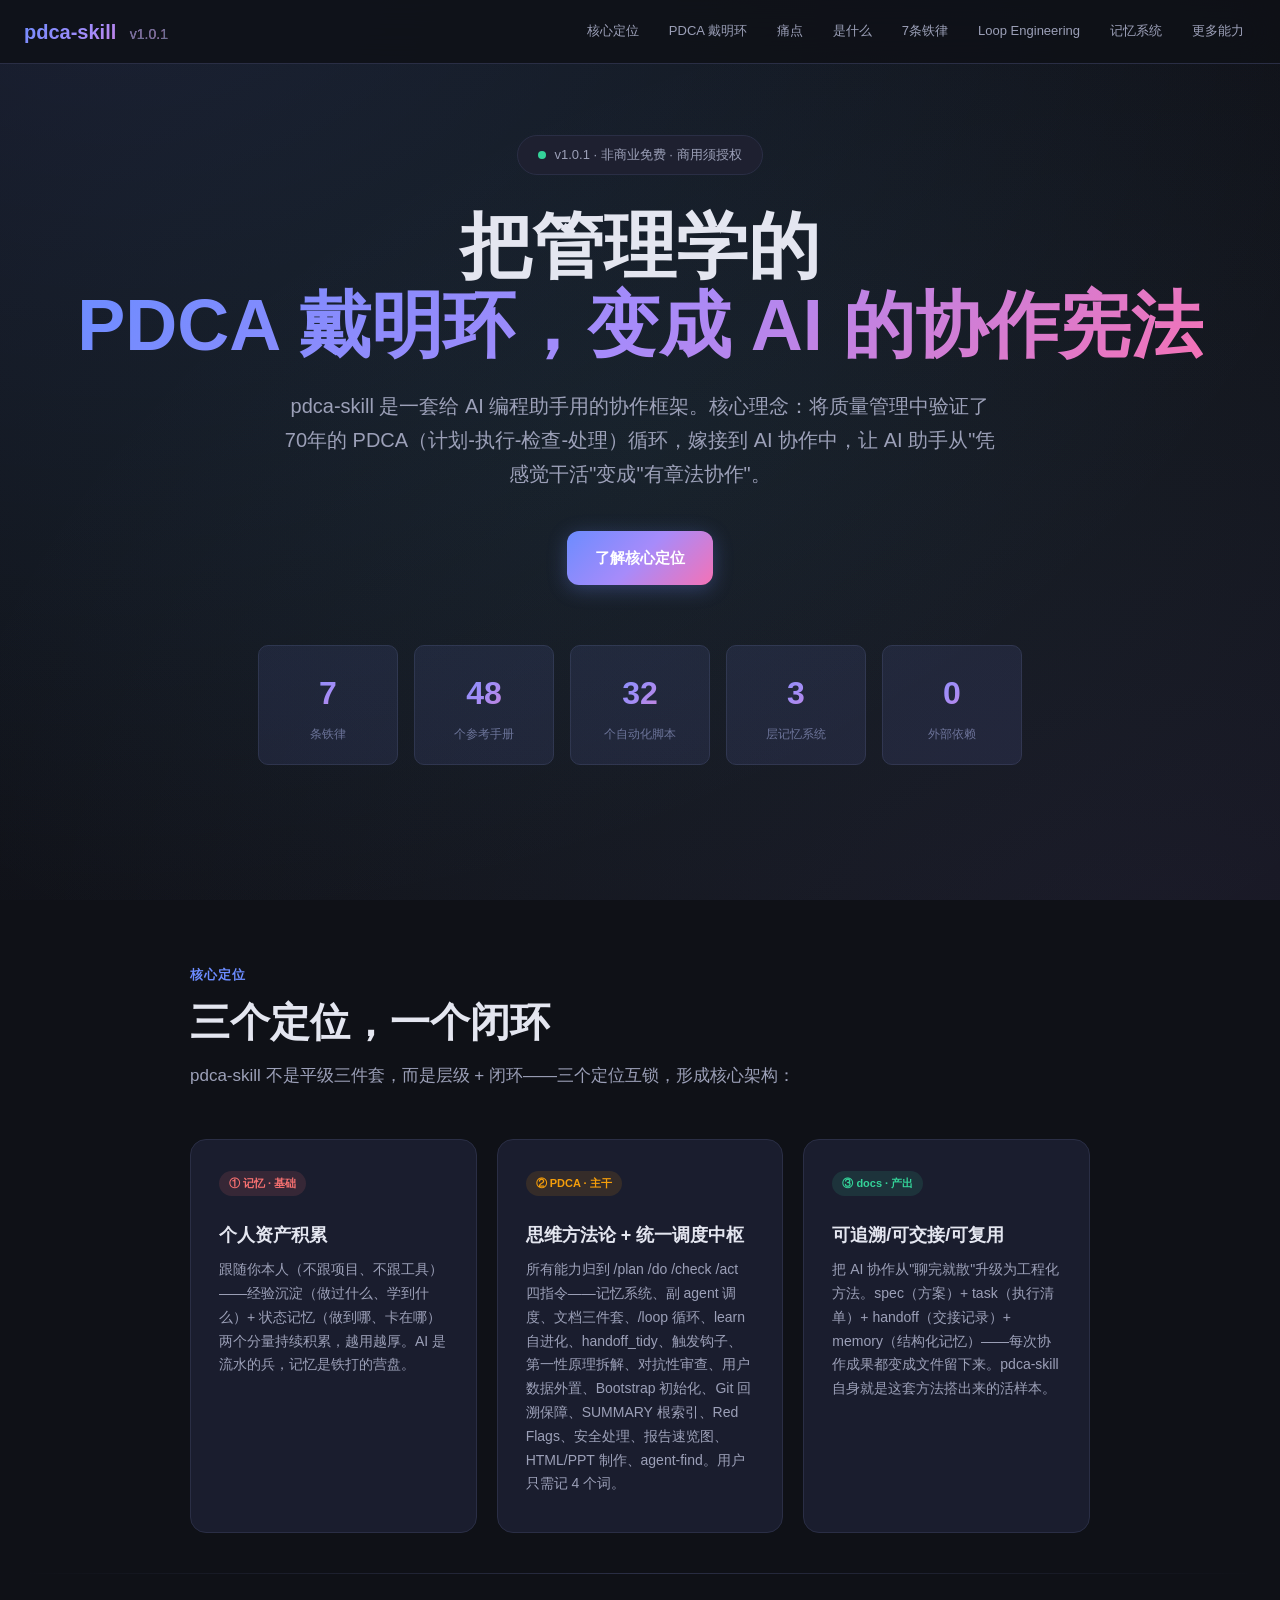
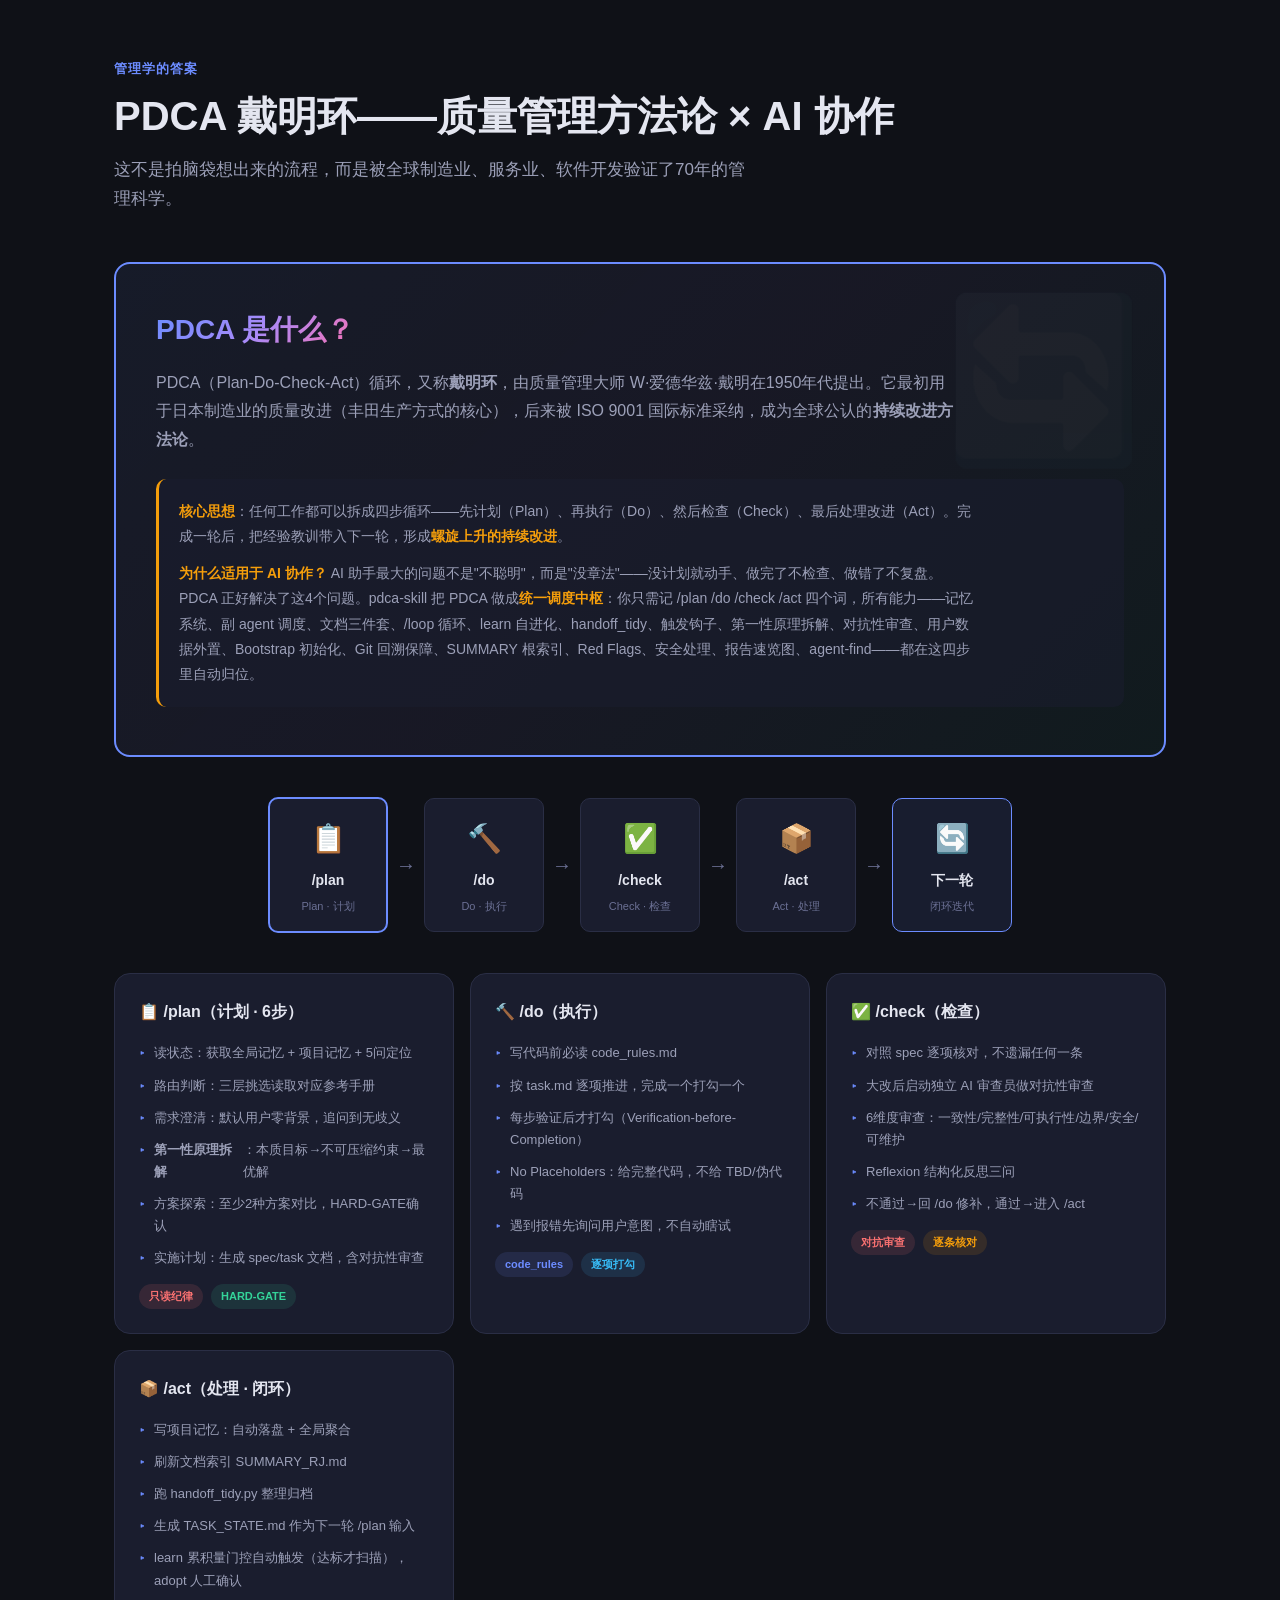
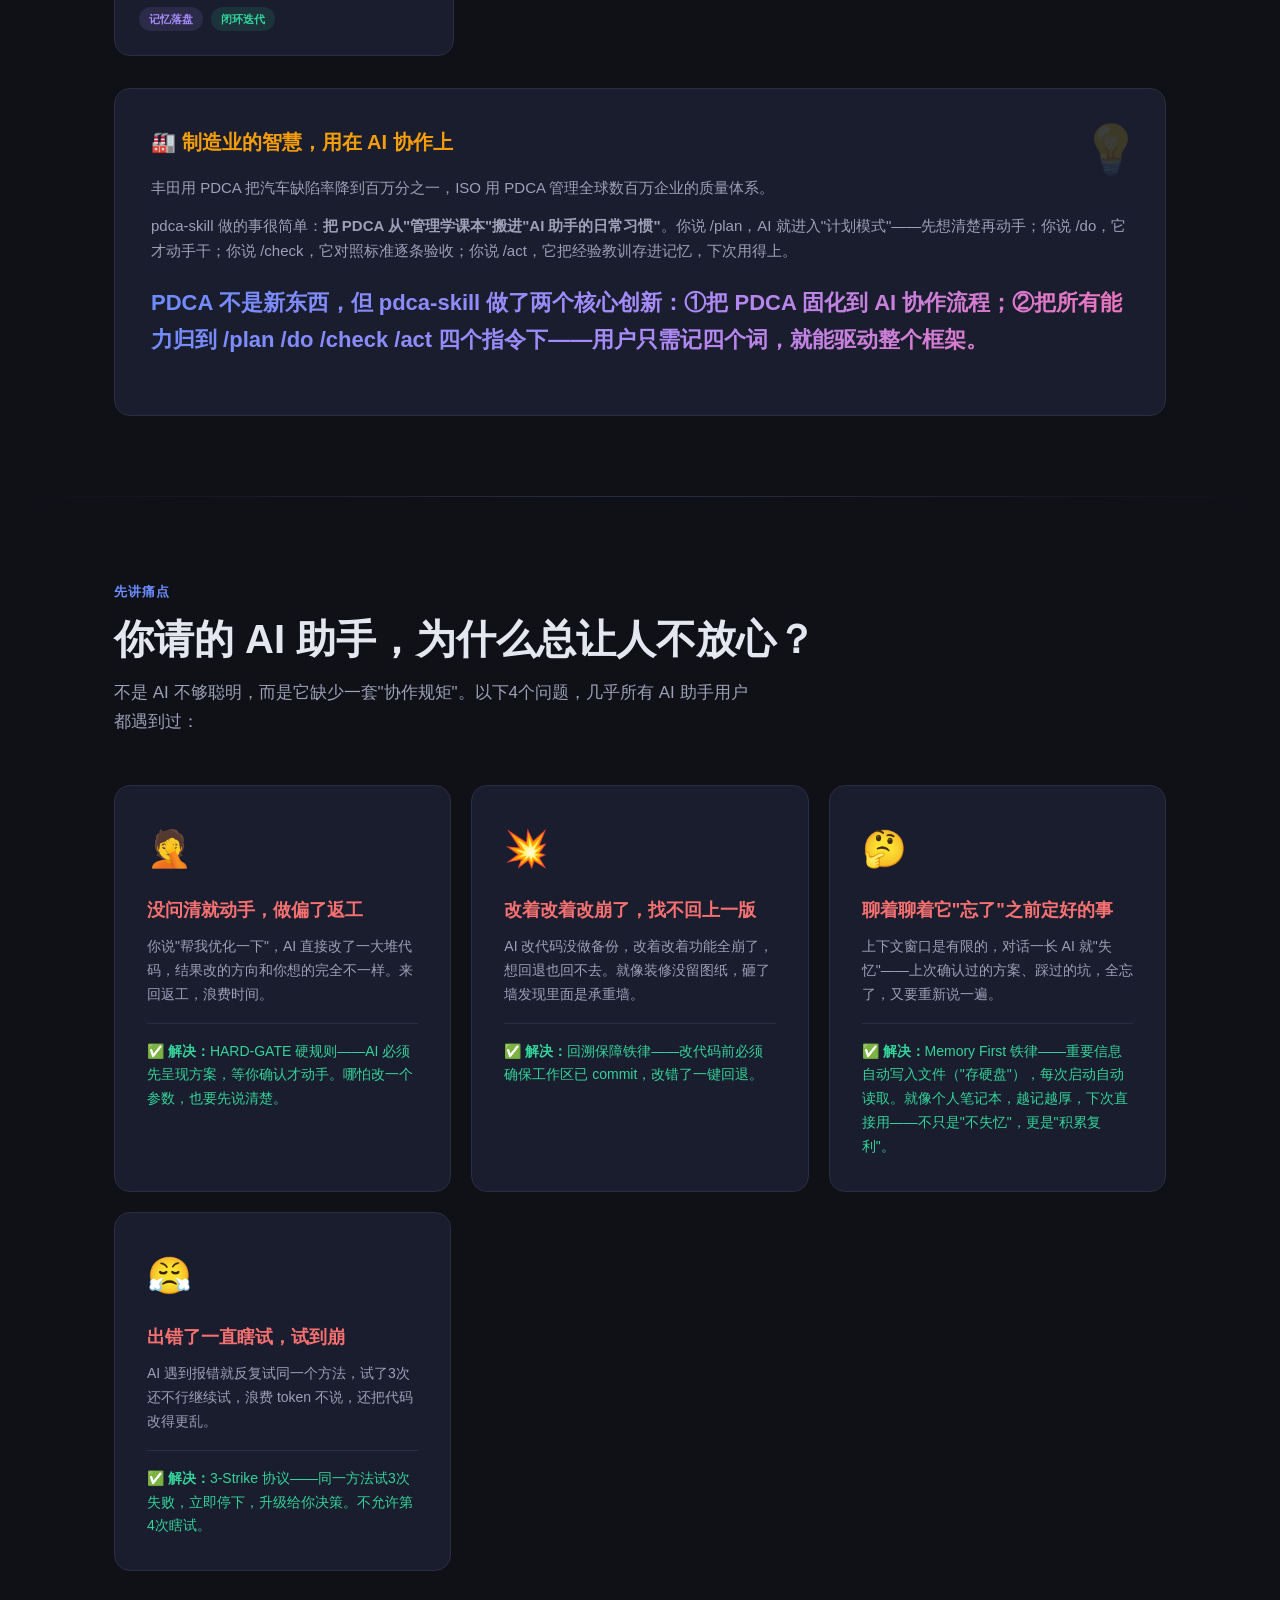
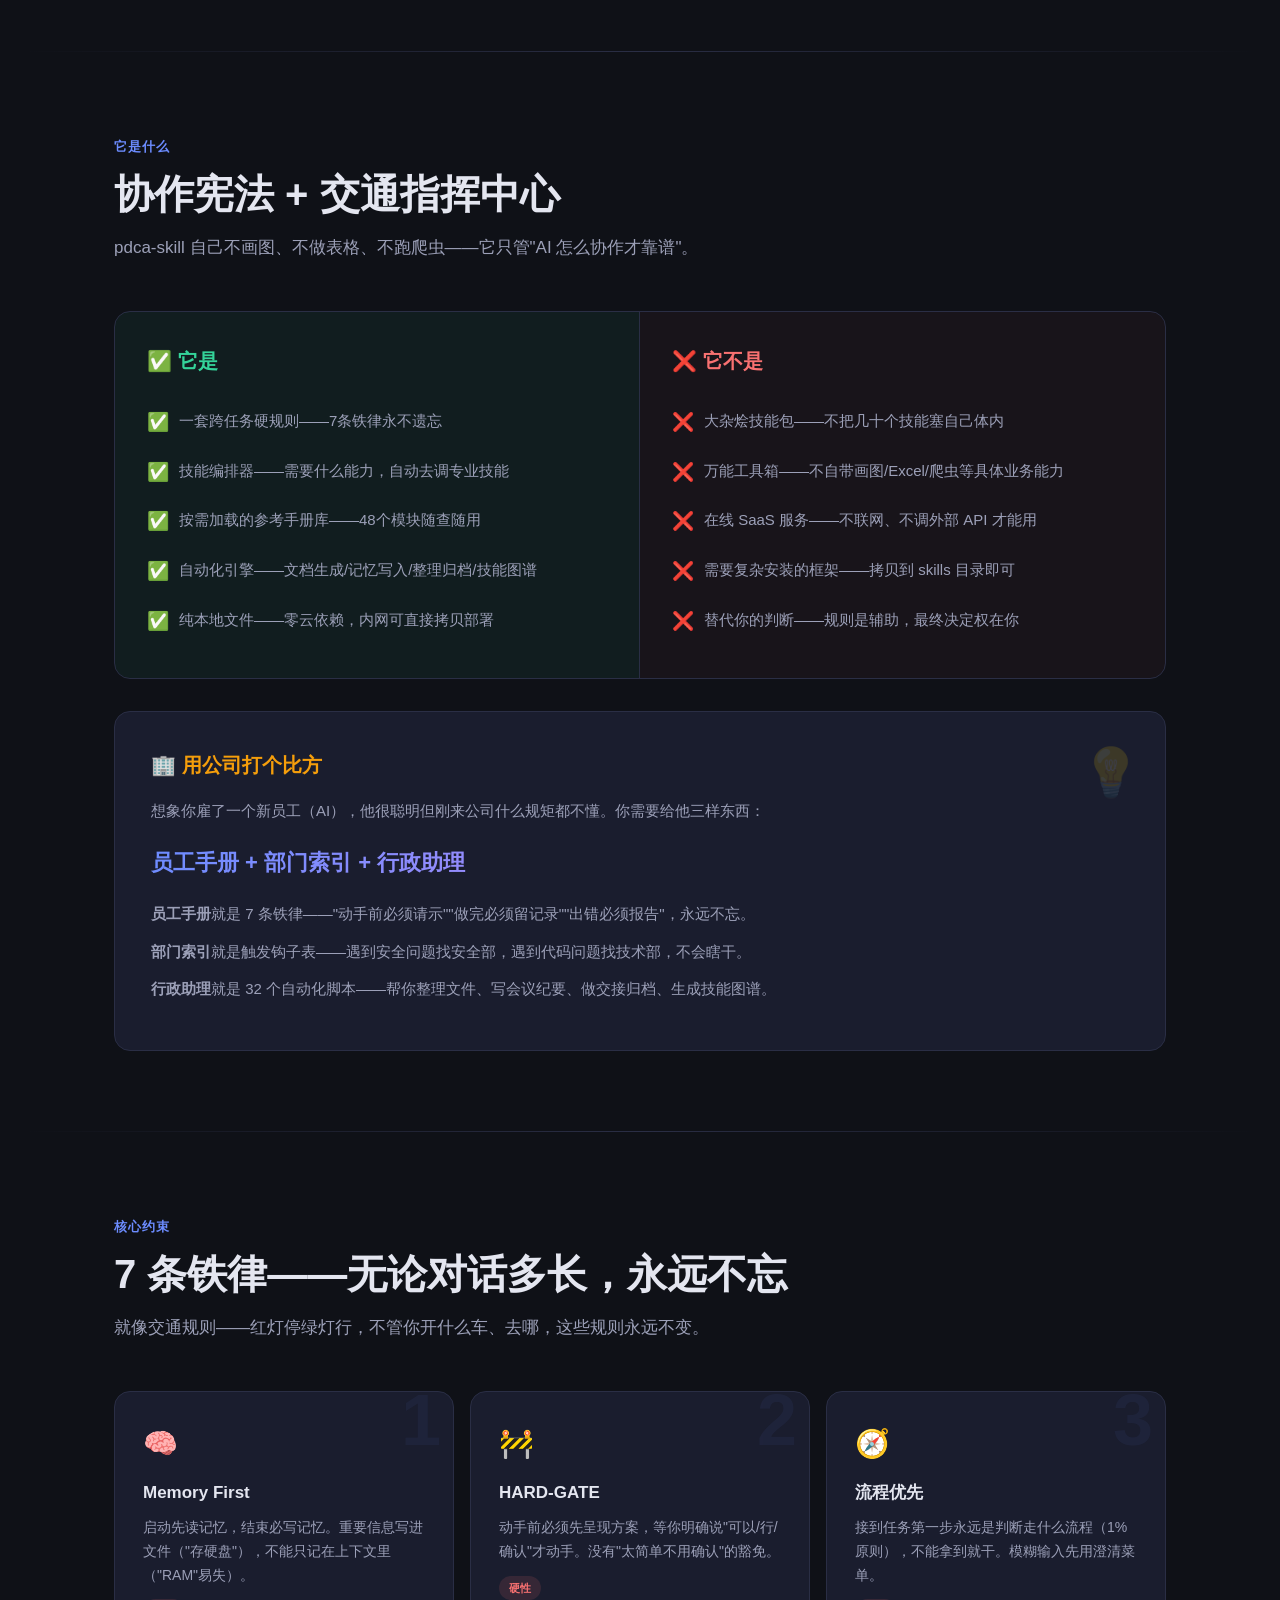
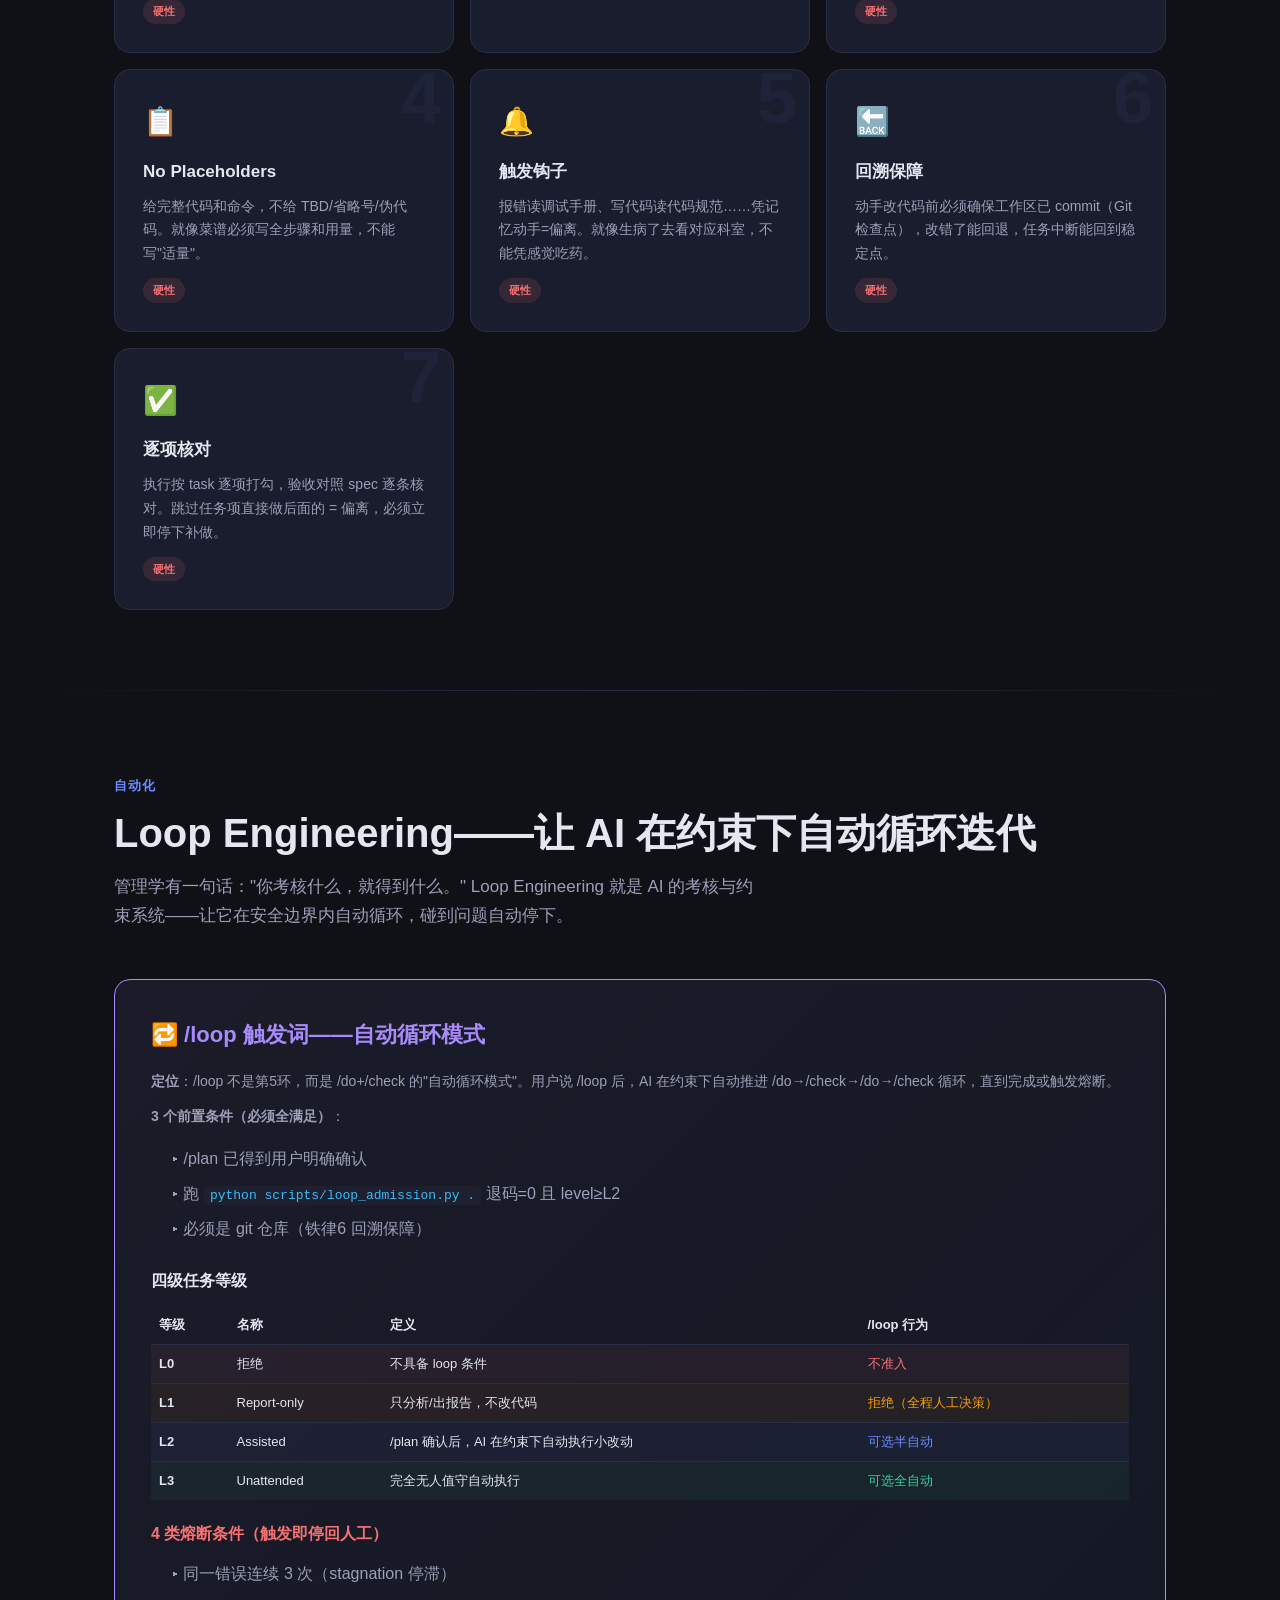
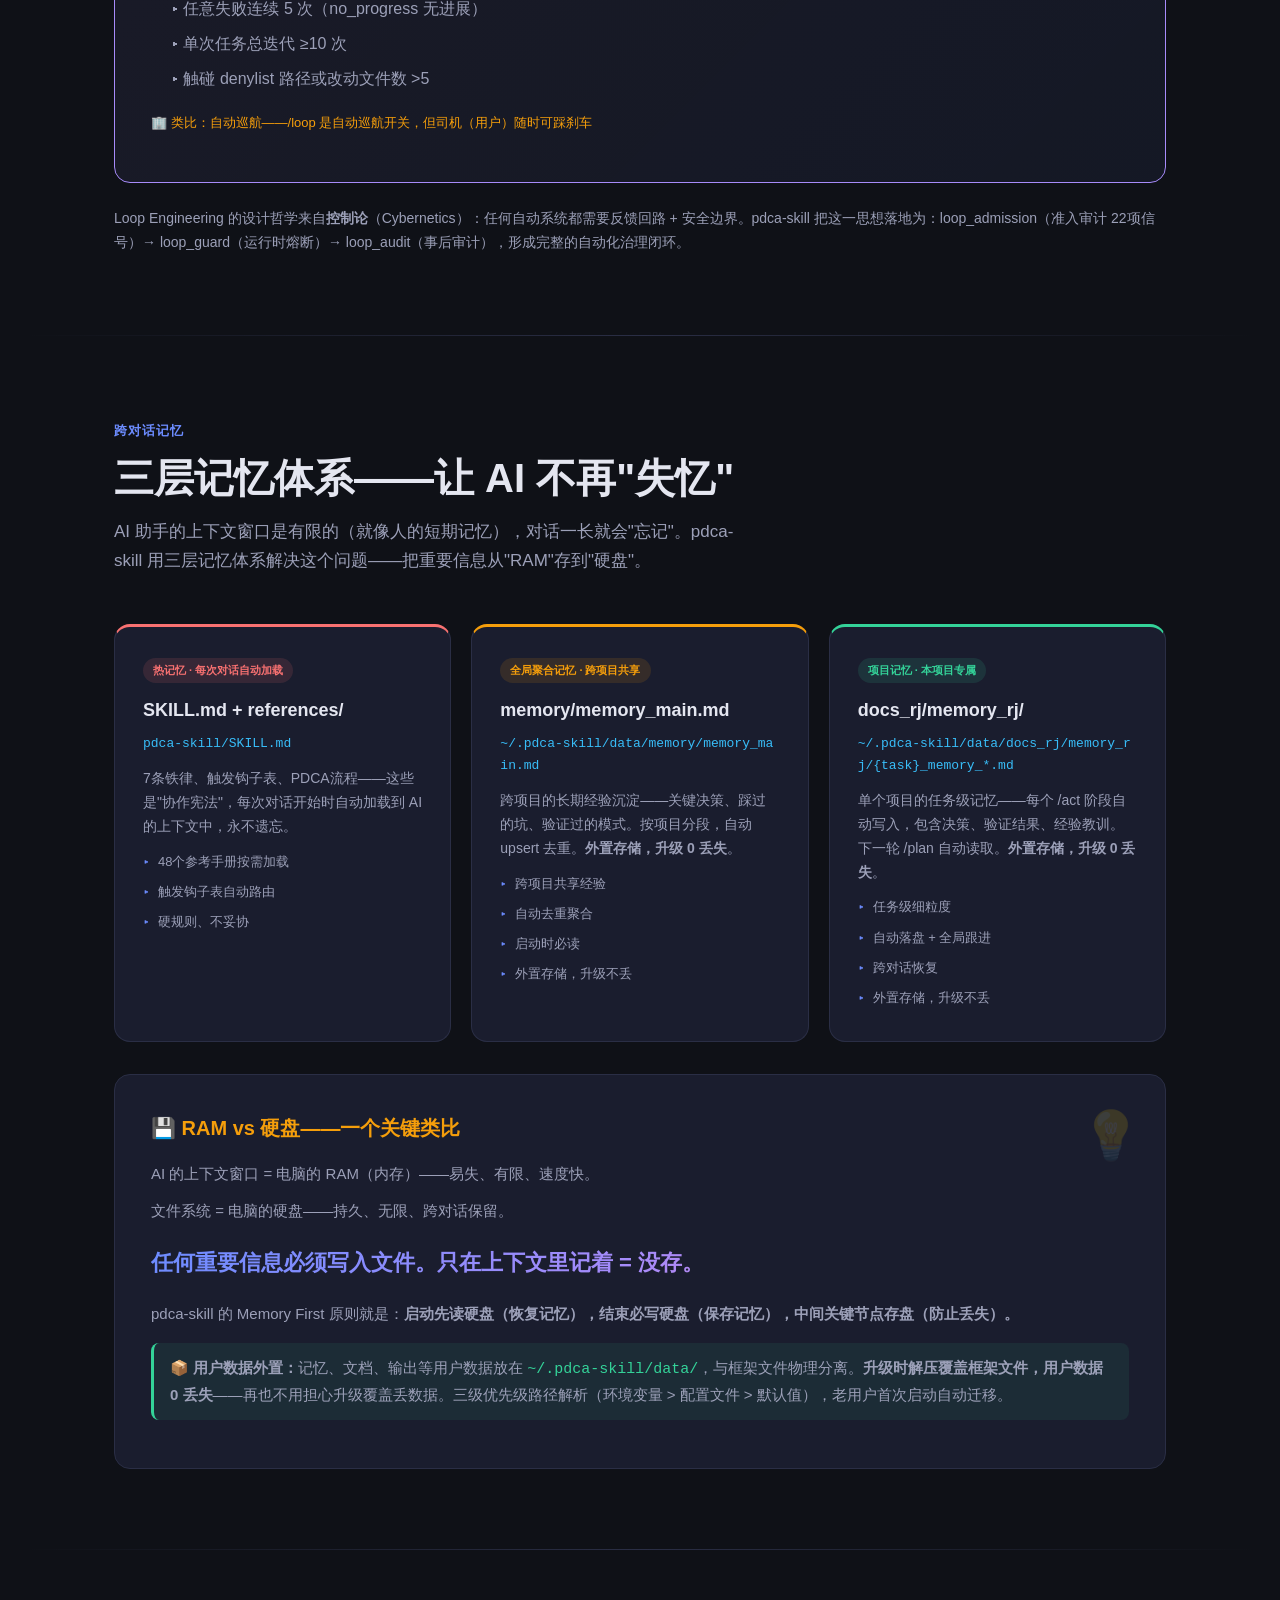
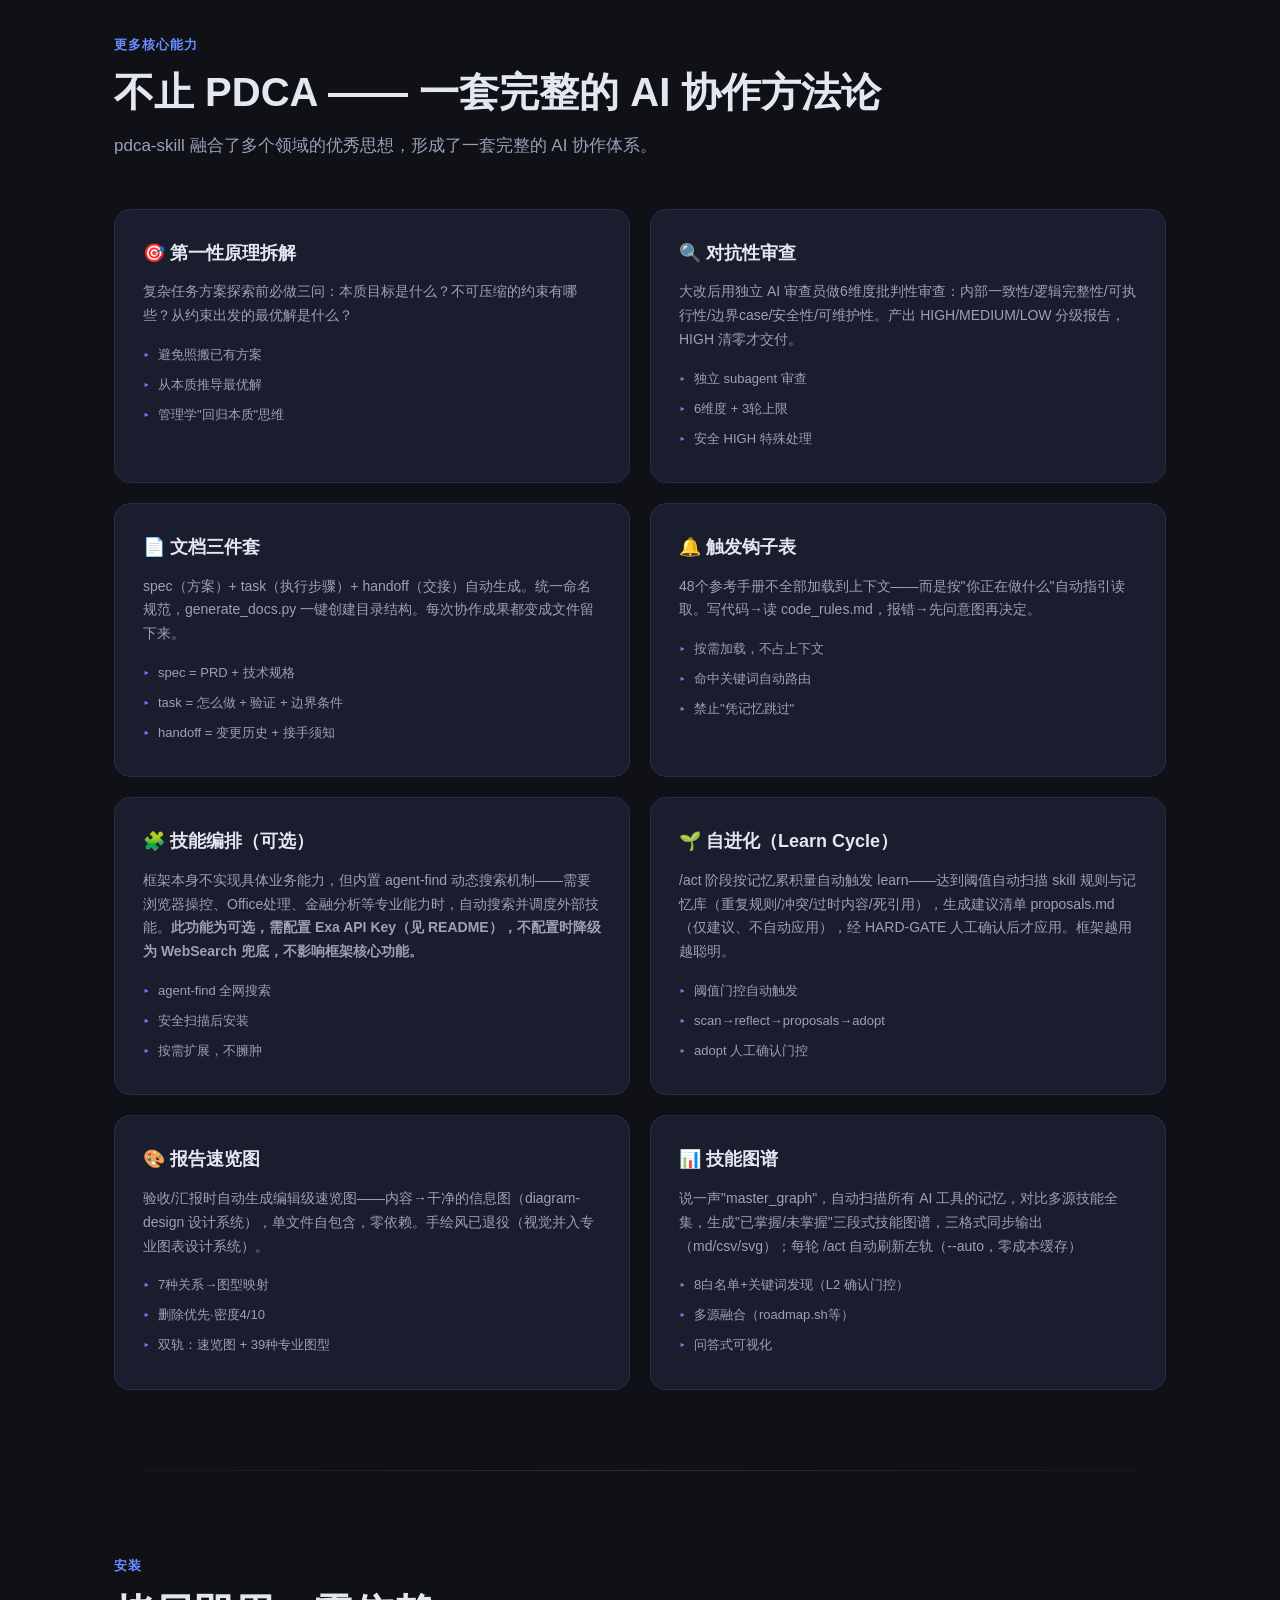
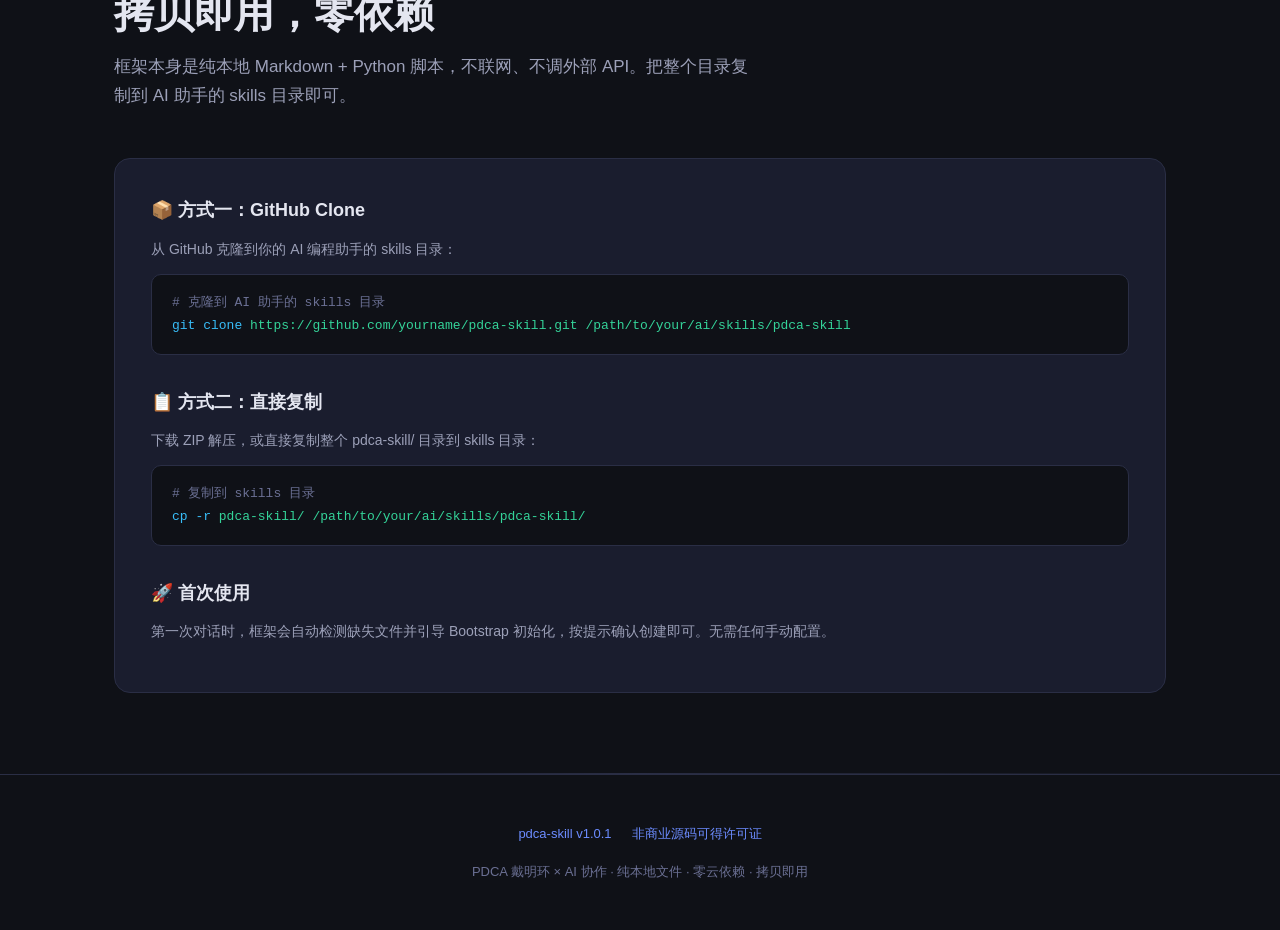
==== commit 4fad9fcb: "feat(references): 画图双轨升级——嵌入 diagram-design v2.6.7 专业图表轨 + 手绘风退役 嵌入开源 diagram-design v2.6.7（MIT，署名随包" ====
--- a/网页说明.html
+++ b/网页说明.html
@@ -296,7 +296,7 @@
       <div class="memory-layer warm" style="border:1px solid var(--border);border-radius:var(--radius);padding:28px;">
         <span class="layer-badge">② PDCA · 主干</span>
         <h4 style="margin-top:12px;">思维方法论 + 统一调度中枢</h4>
-        <p style="font-size:14px;color:var(--text2);">所有能力归到 /plan /do /check /act 四指令——记忆系统、副 agent 调度、文档三件套、/loop 循环、learn 自进化、handoff_tidy、触发钩子、第一性原理拆解、对抗性审查、用户数据外置、Bootstrap 初始化、Git 回溯保障、SUMMARY 根索引、Red Flags、安全处理、手绘呈现、HTML/PPT 制作、agent-find。用户只需记 4 个词。</p>
+        <p style="font-size:14px;color:var(--text2);">所有能力归到 /plan /do /check /act 四指令——记忆系统、副 agent 调度、文档三件套、/loop 循环、learn 自进化、handoff_tidy、触发钩子、第一性原理拆解、对抗性审查、用户数据外置、Bootstrap 初始化、Git 回溯保障、SUMMARY 根索引、Red Flags、安全处理、报告速览图、HTML/PPT 制作、agent-find。用户只需记 4 个词。</p>
       </div>
       <div class="memory-layer cold" style="border:1px solid var(--border);border-radius:var(--radius);padding:28px;">
         <span class="layer-badge">③ docs · 产出</span>
@@ -320,7 +320,7 @@
     <p>PDCA（Plan-Do-Check-Act）循环，又称<strong>戴明环</strong>，由质量管理大师 W·爱德华兹·戴明在1950年代提出。它最初用于日本制造业的质量改进（丰田生产方式的核心），后来被 ISO 9001 国际标准采纳，成为全球公认的<strong>持续改进方法论</strong>。</p>
     <div class="pdca-history">
       <p><strong>核心思想</strong>：任何工作都可以拆成四步循环——先计划（Plan）、再执行（Do）、然后检查（Check）、最后处理改进（Act）。完成一轮后，把经验教训带入下一轮，形成<strong>螺旋上升的持续改进</strong>。</p>
-      <p style="margin-top:12px;"><strong>为什么适用于 AI 协作？</strong> AI 助手最大的问题不是"不聪明"，而是"没章法"——没计划就动手、做完了不检查、做错了不复盘。PDCA 正好解决了这4个问题。pdca-skill 把 PDCA 做成<strong>统一调度中枢</strong>：你只需记 /plan /do /check /act 四个词，所有能力——记忆系统、副 agent 调度、文档三件套、/loop 循环、learn 自进化、handoff_tidy、触发钩子、第一性原理拆解、对抗性审查、用户数据外置、Bootstrap 初始化、Git 回溯保障、SUMMARY 根索引、Red Flags、安全处理、手绘呈现、agent-find——都在这四步里自动归位。</p>
+      <p style="margin-top:12px;"><strong>为什么适用于 AI 协作？</strong> AI 助手最大的问题不是"不聪明"，而是"没章法"——没计划就动手、做完了不检查、做错了不复盘。PDCA 正好解决了这4个问题。pdca-skill 把 PDCA 做成<strong>统一调度中枢</strong>：你只需记 /plan /do /check /act 四个词，所有能力——记忆系统、副 agent 调度、文档三件套、/loop 循环、learn 自进化、handoff_tidy、触发钩子、第一性原理拆解、对抗性审查、用户数据外置、Bootstrap 初始化、Git 回溯保障、SUMMARY 根索引、Red Flags、安全处理、报告速览图、agent-find——都在这四步里自动归位。</p>
     </div>
   </div>
 
@@ -705,9 +705,9 @@
       <ul><li>阈值门控自动触发</li><li>scan→reflect→proposals→adopt</li><li>adopt 人工确认门控</li></ul>
     </div>
     <div class="feature-card">
-      <h4>🎨 手绘呈现</h4>
-      <p>验收/汇报时自动生成手绘风 SVG 速记图——内容→手绘 SVG 信息图，单文件自包含，零依赖。</p>
-      <ul><li>5种受众模式</li><li>7种关系→布局映射</li><li>SVG 抖动路径手绘效果</li></ul>
+      <h4>🎨 报告速览图</h4>
+      <p>验收/汇报时自动生成编辑级速览图——内容→干净的信息图（diagram-design 设计系统），单文件自包含，零依赖。手绘风已退役（视觉并入专业图表设计系统）。</p>
+      <ul><li>7种关系→图型映射</li><li>删除优先·密度4/10</li><li>双轨：速览图 + 39种专业图型</li></ul>
     </div>
     <div class="feature-card">
       <h4>📊 技能图谱</h4>
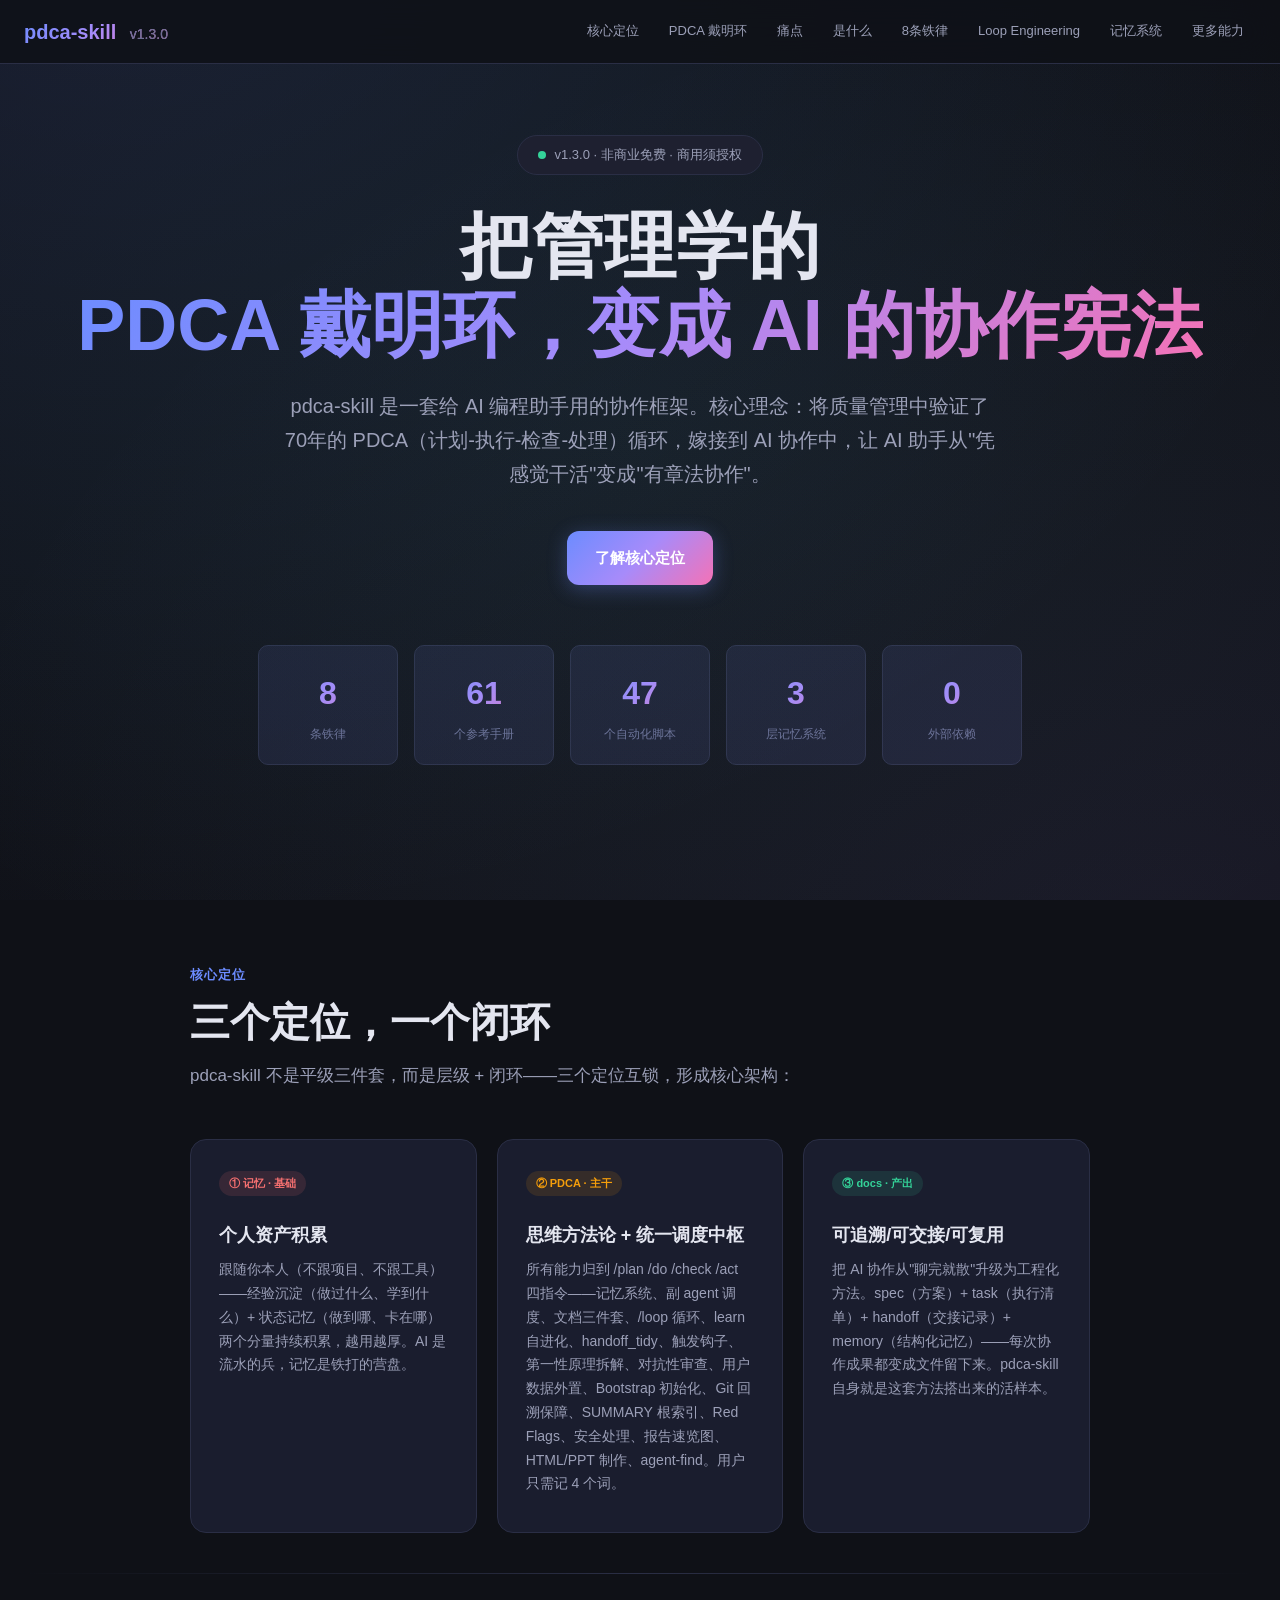
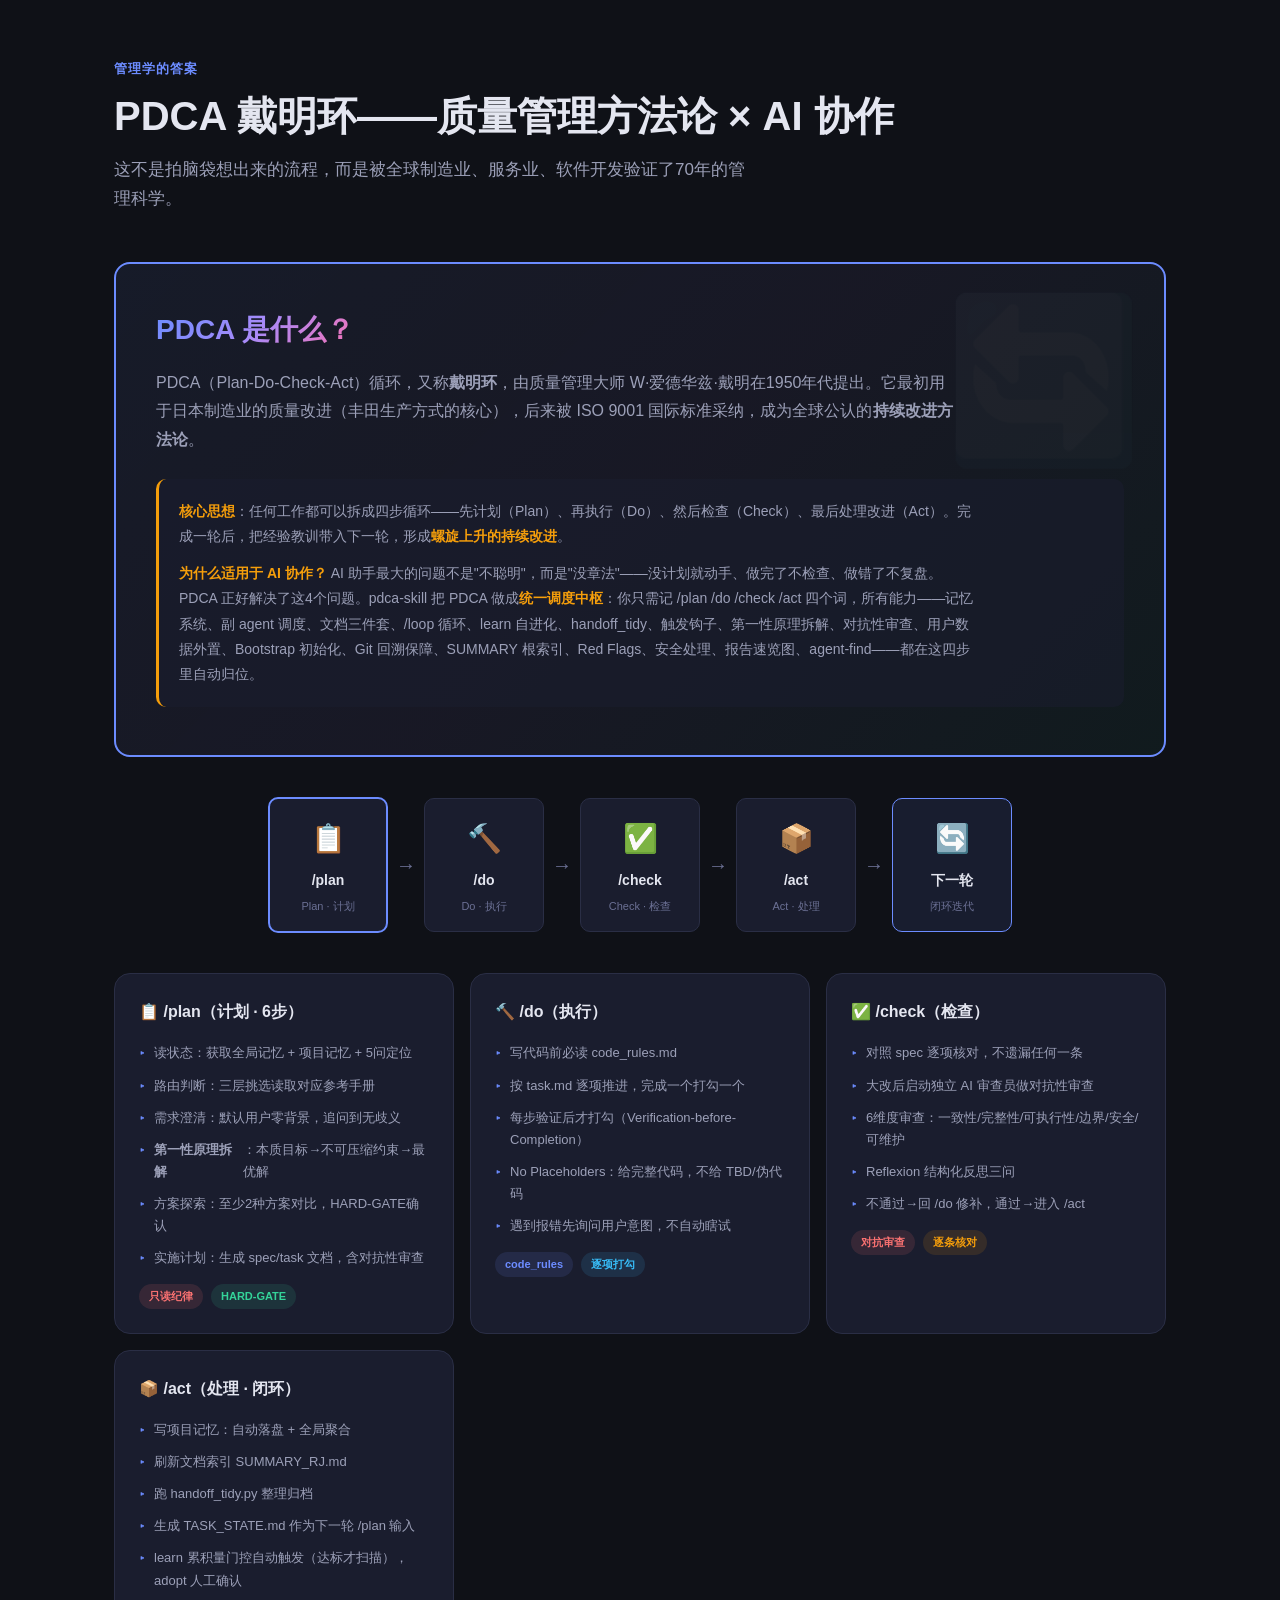
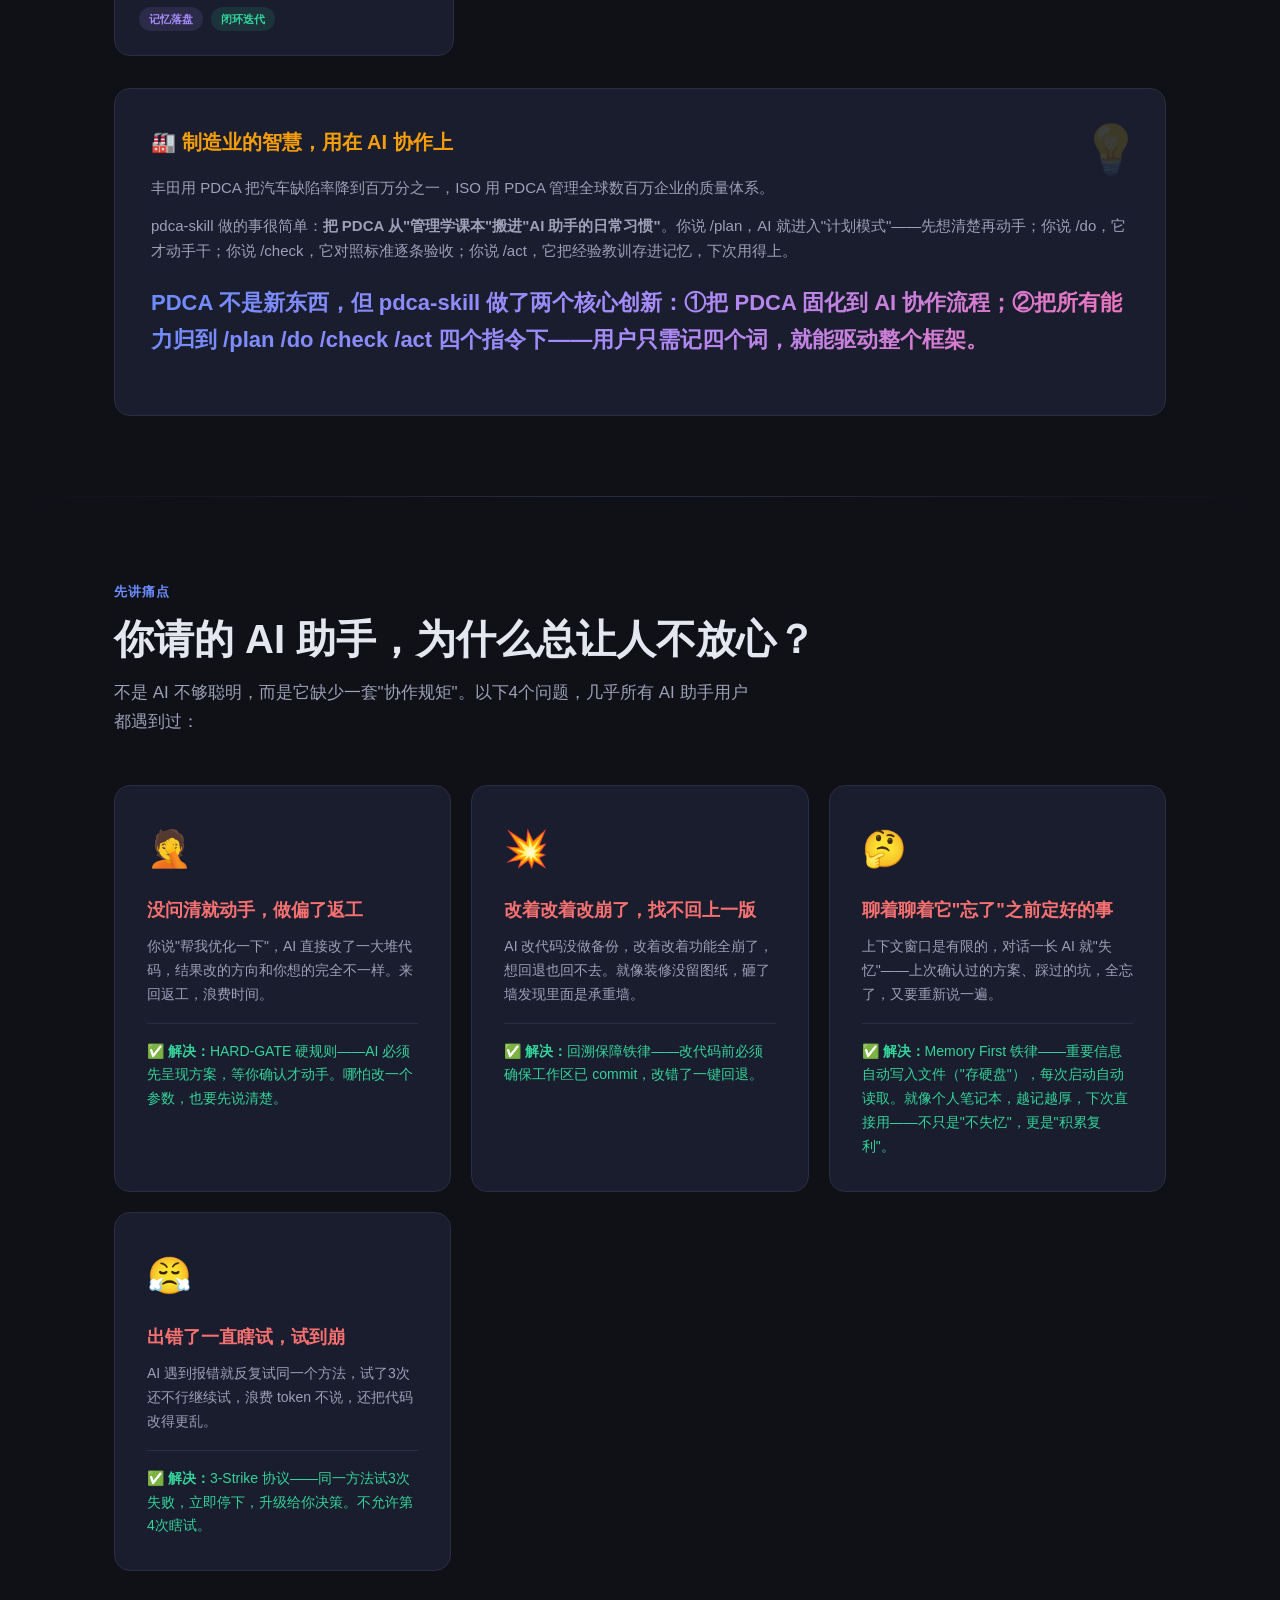
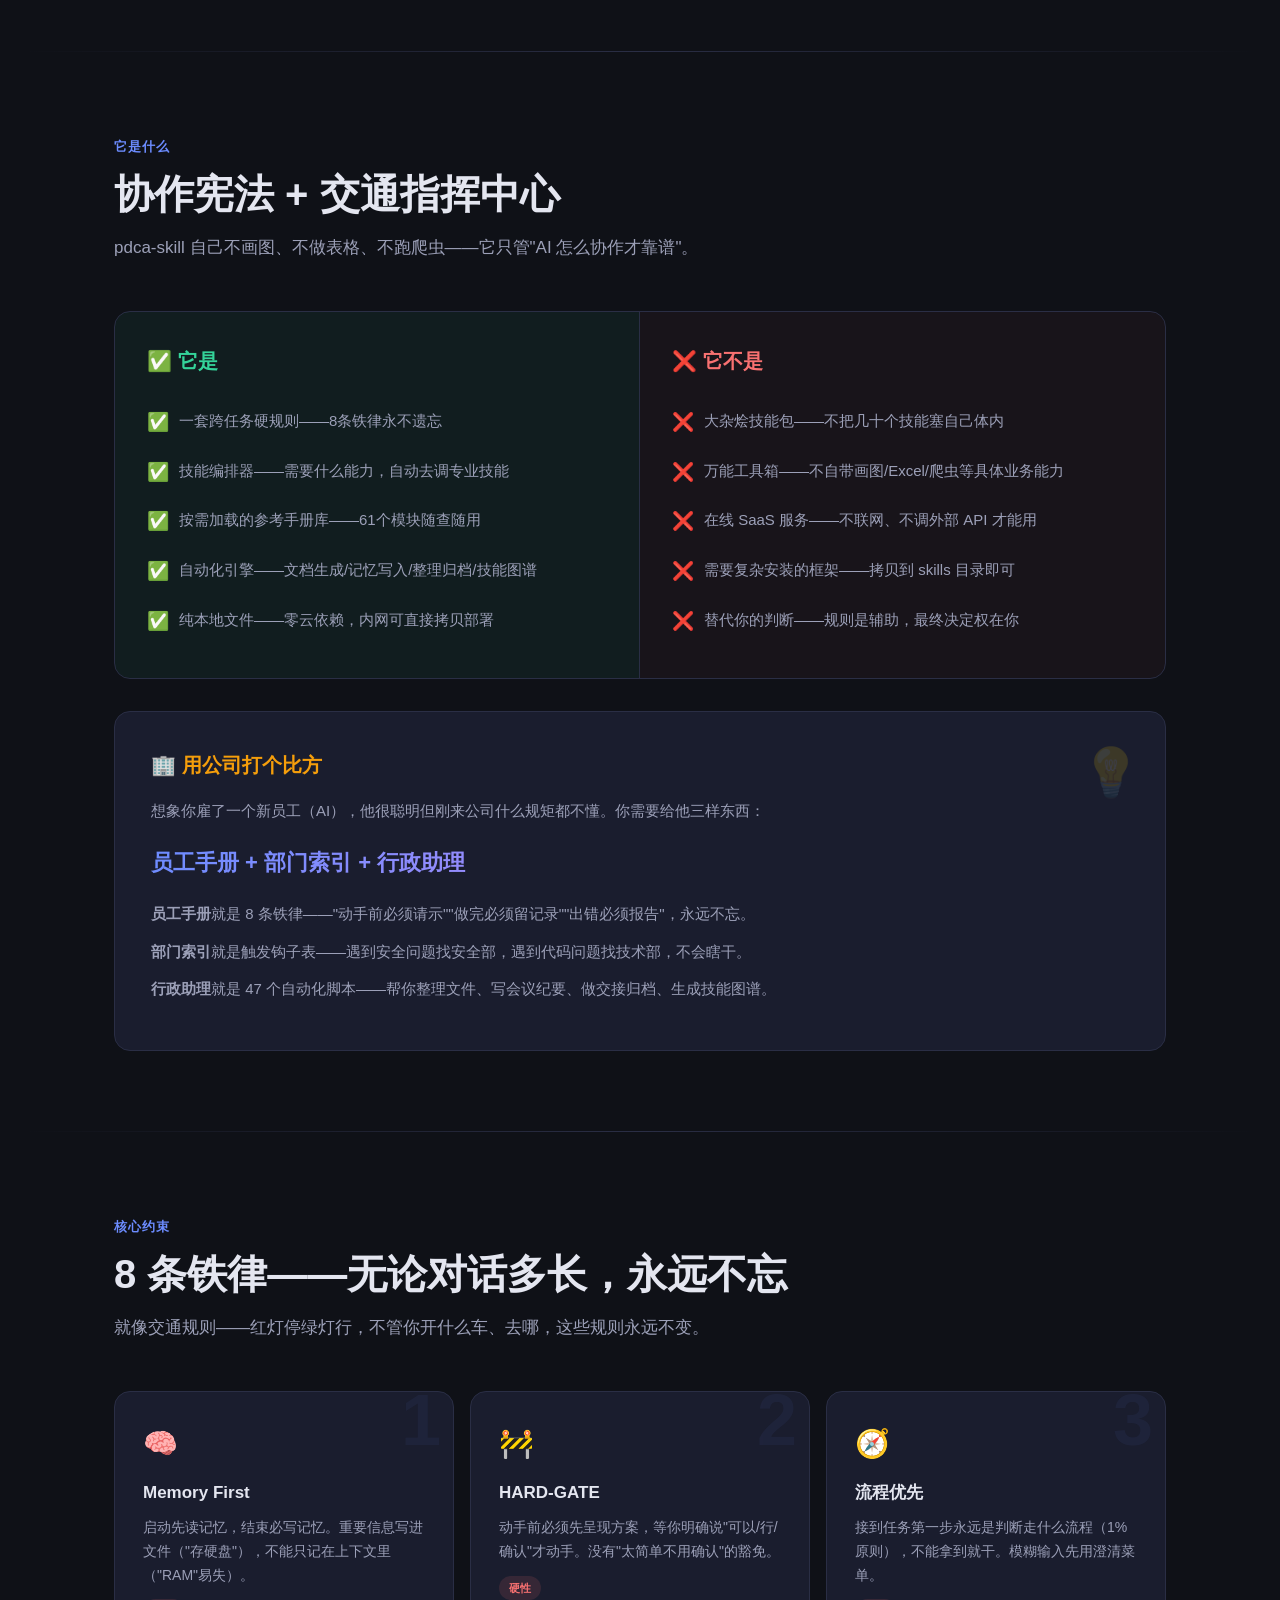
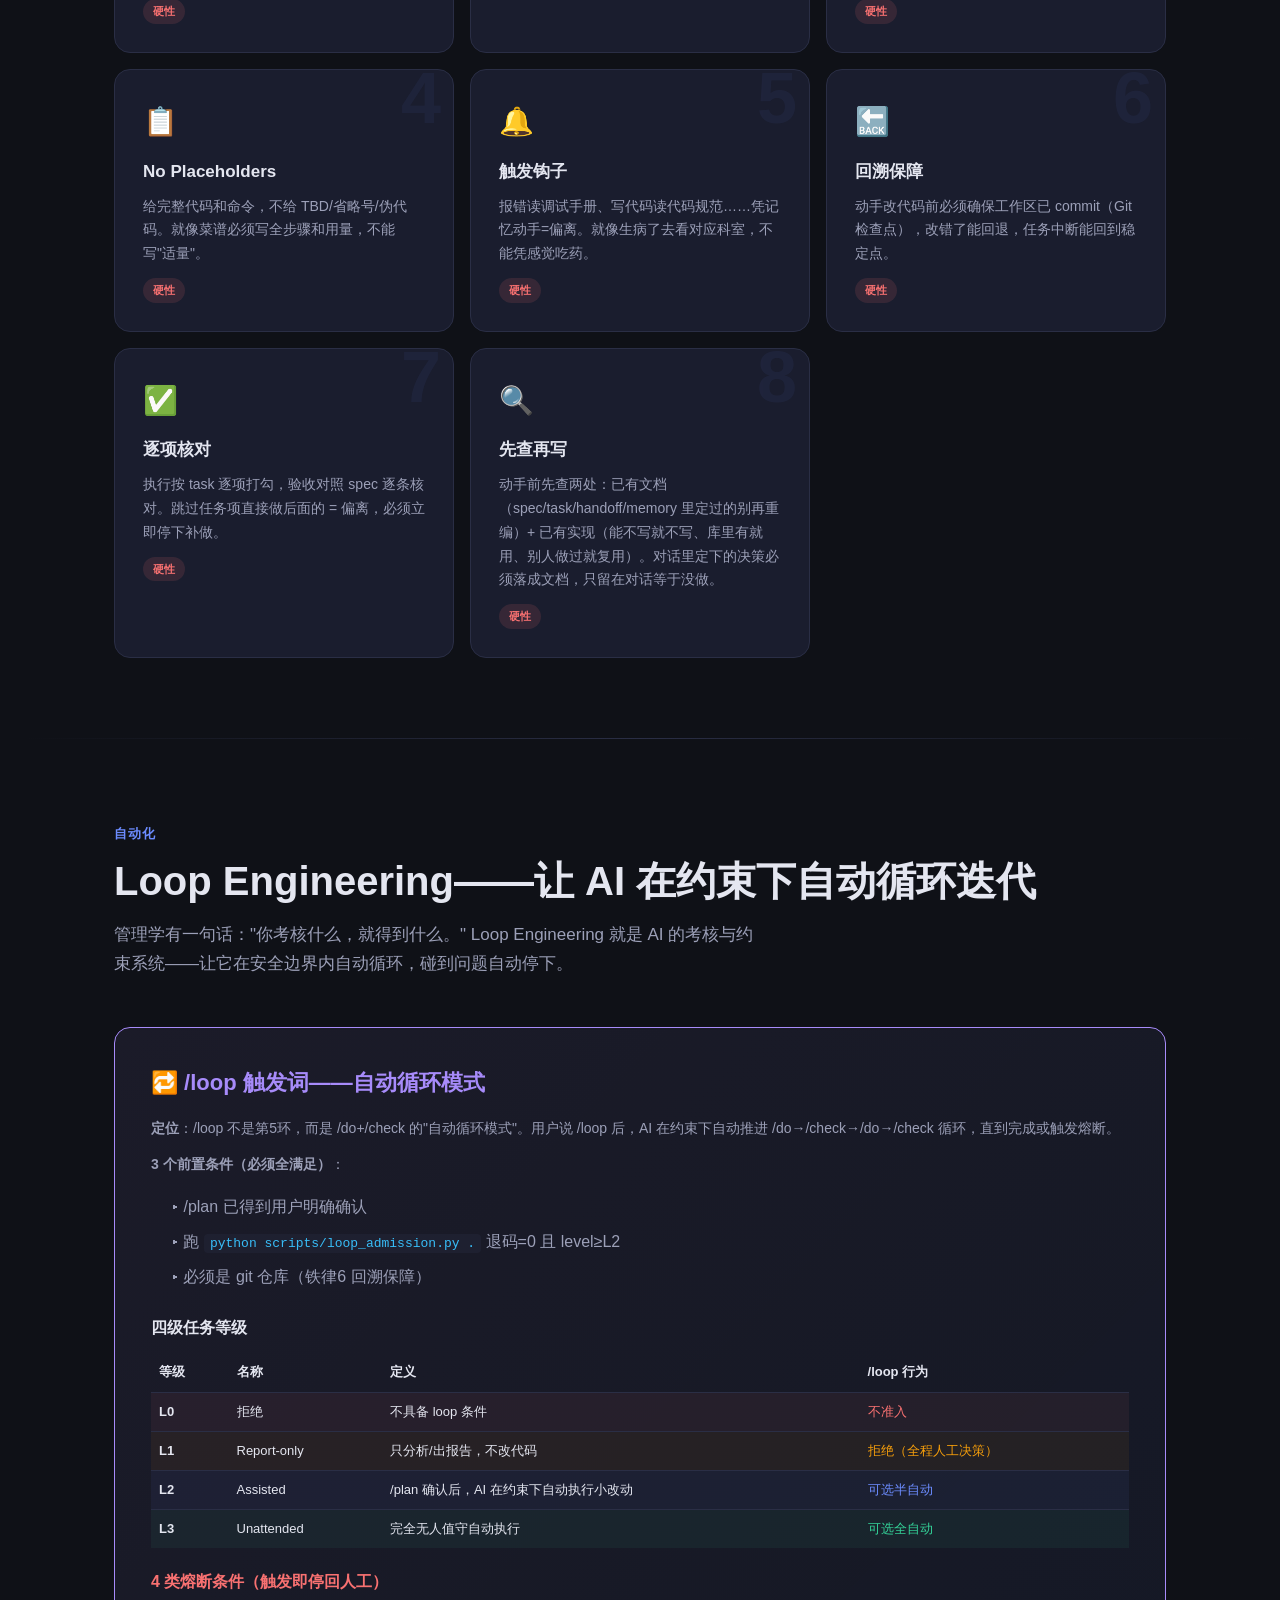
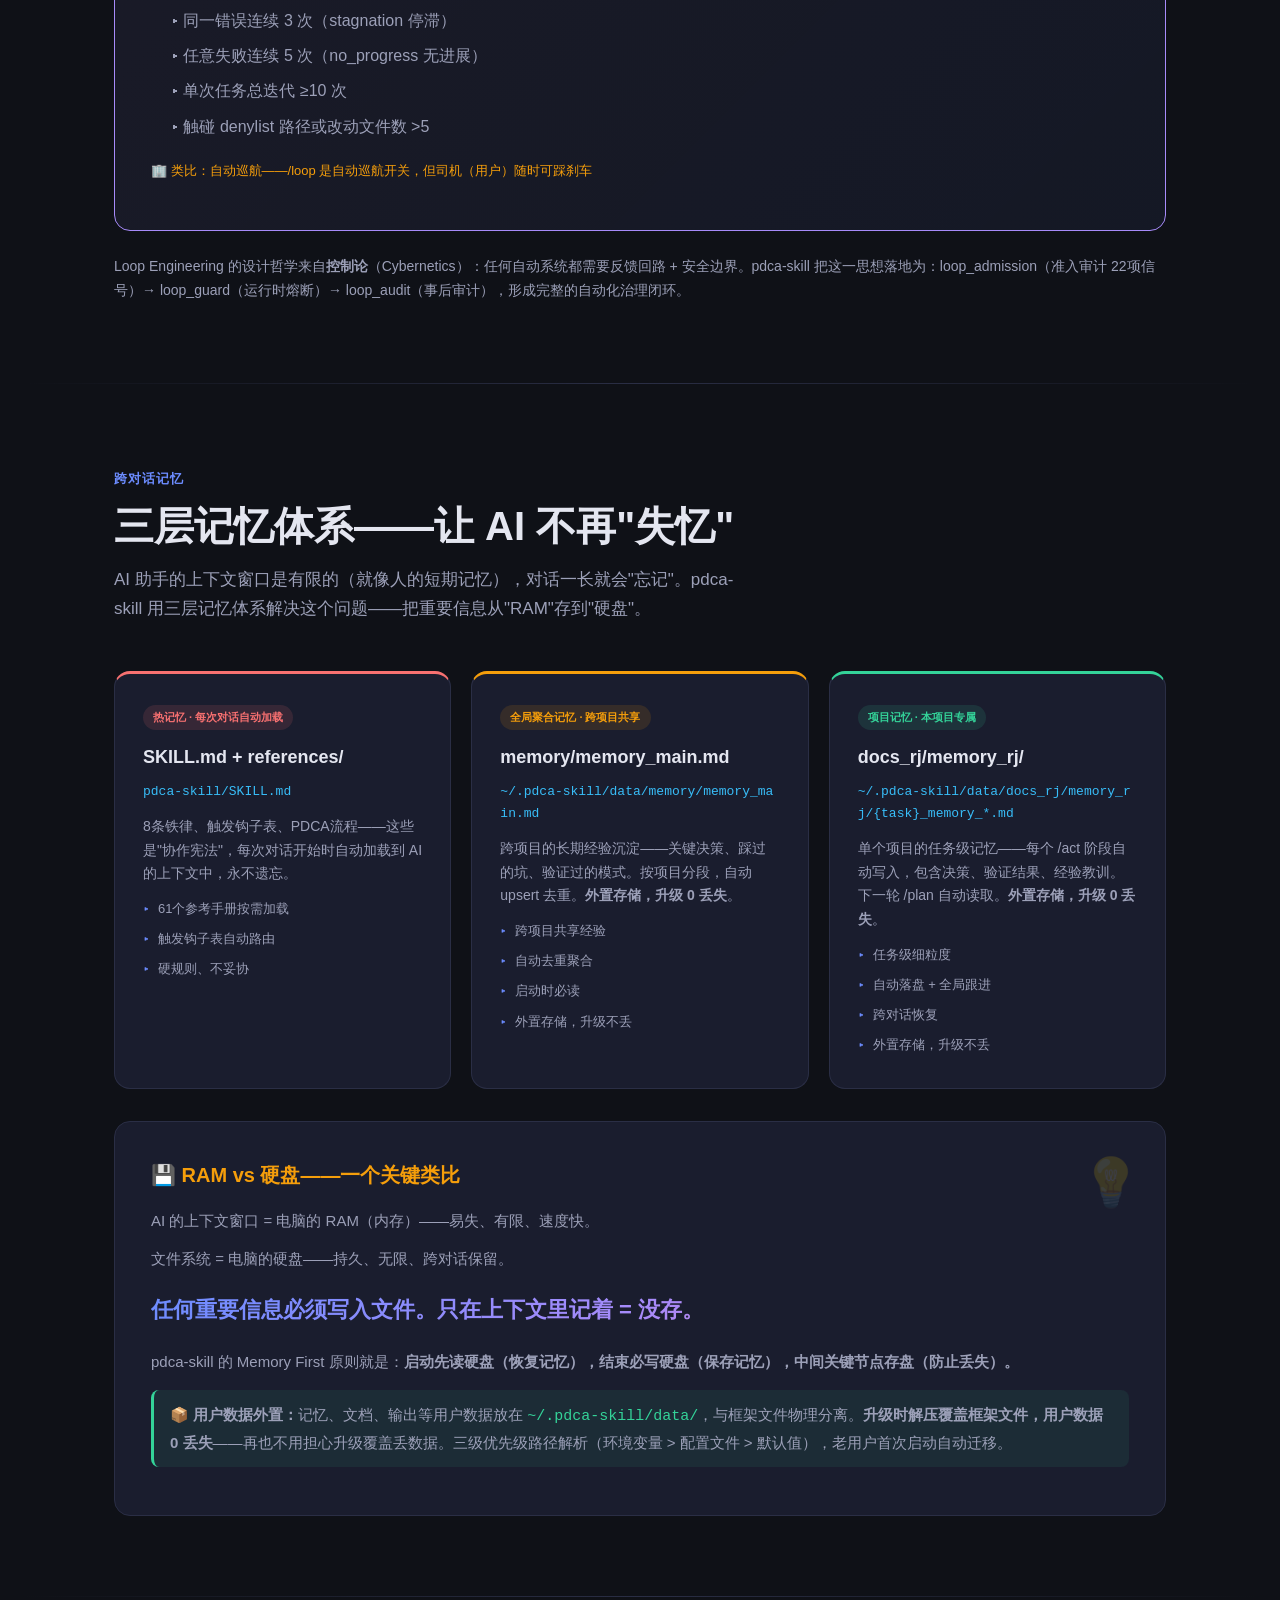
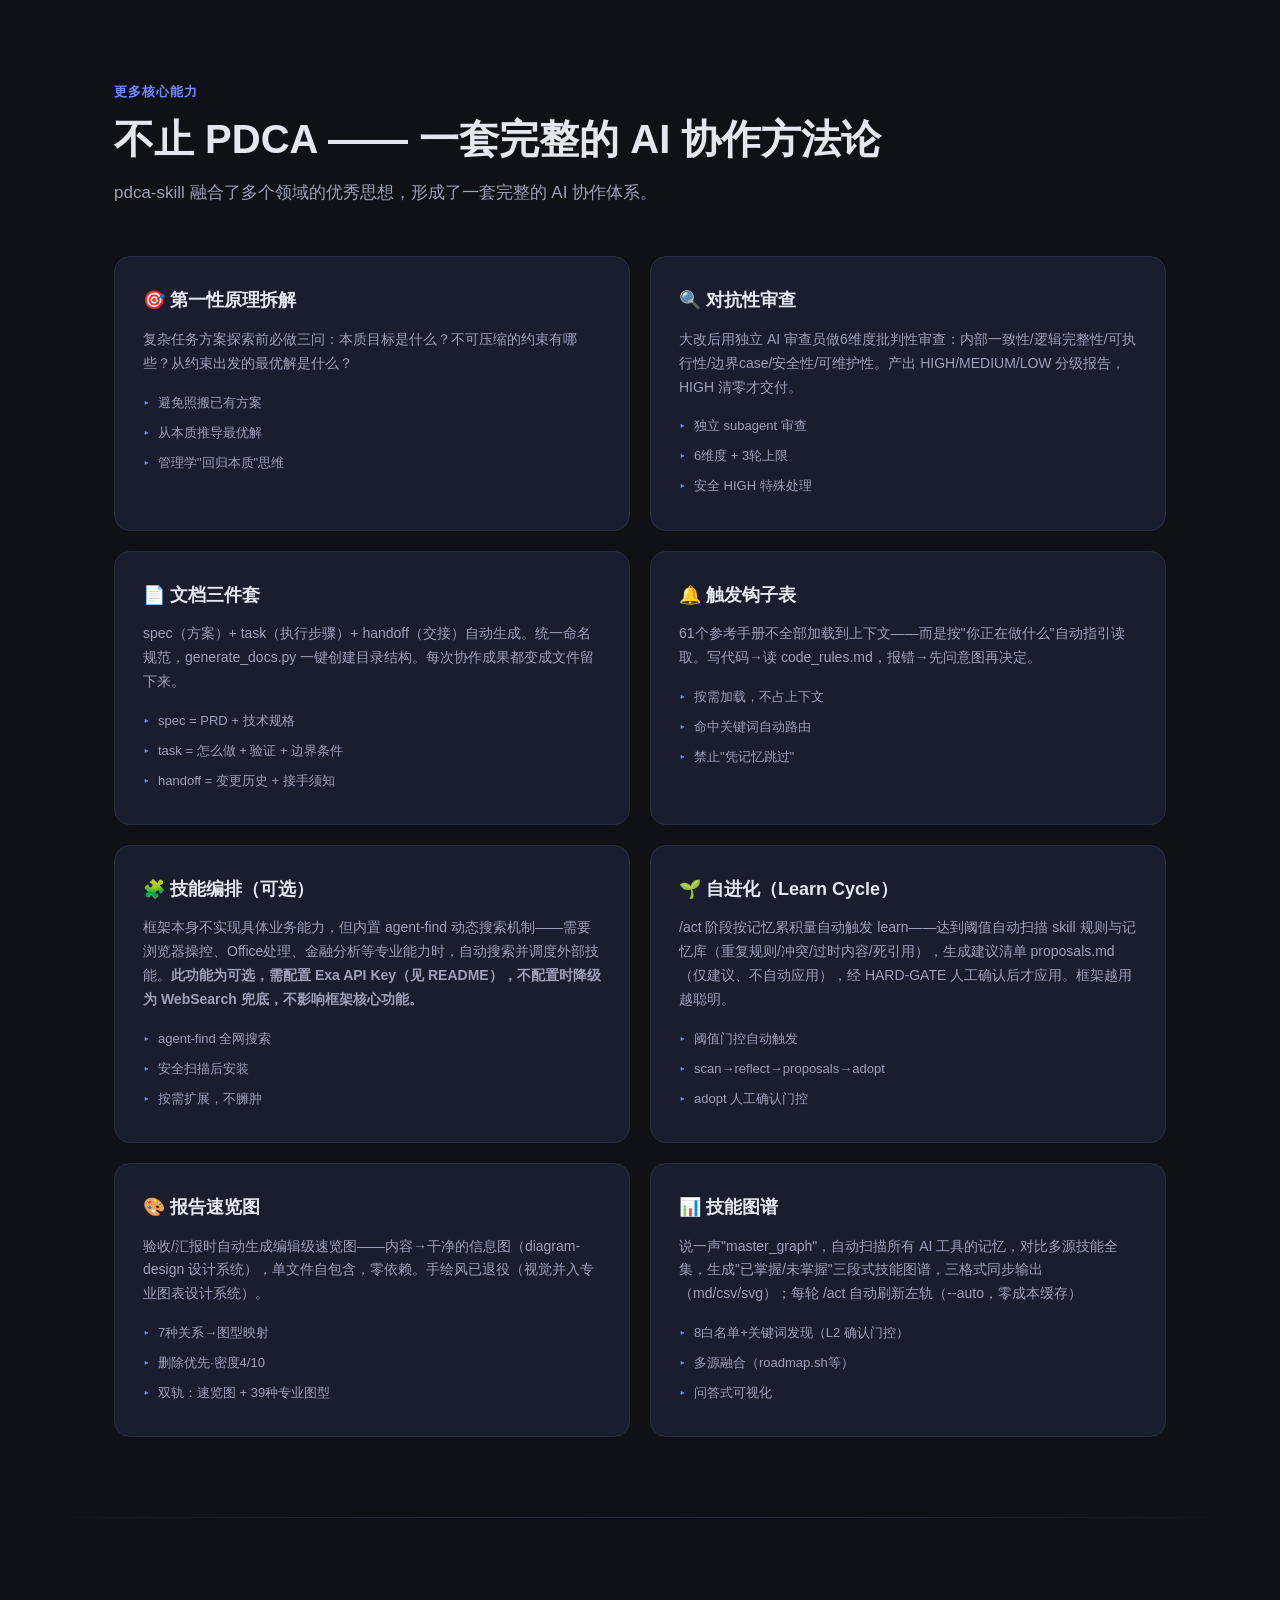
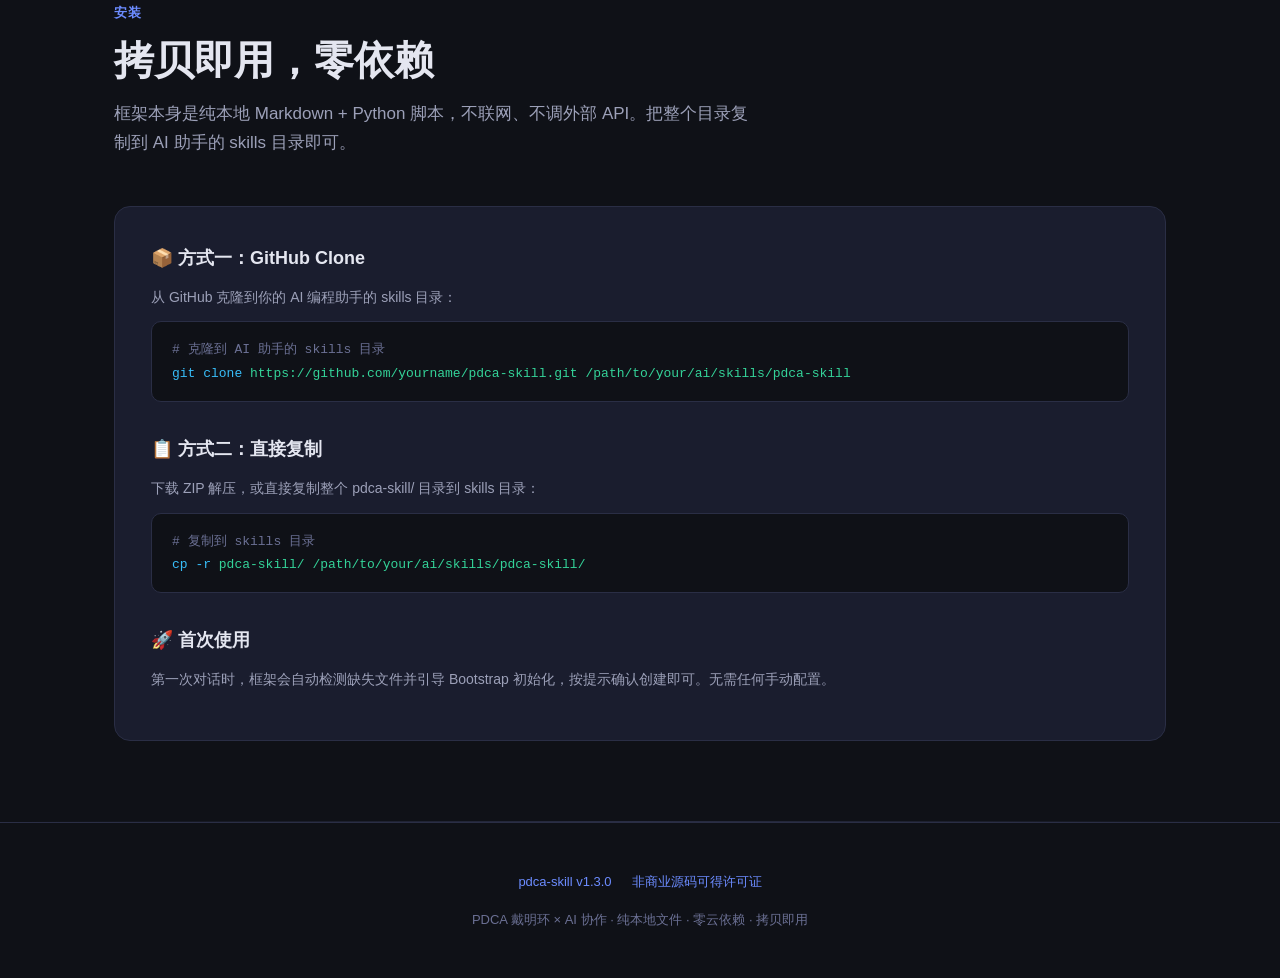
==== commit b0c05a9e: "feat(skill): v1.3.0 文档门禁 DOC-GATE + 介绍文档口径同步（版本号/铁律/模块/脚本）" ====
--- a/网页说明.html
+++ b/网页说明.html
@@ -4,7 +4,7 @@
 <meta charset="UTF-8">
 <meta name="viewport" content="width=device-width, initial-scale=1.0">
 <title>pdca-skill · AI 协作框架</title>
-<meta name="description" content="把管理学的 PDCA 戴明环，变成 AI 助手的协作宪法。一套给 AI 编程助手用的协作框架——7条铁律、Loop Engineering、三层记忆体系、48个参考手册、34个自动化脚本。纯本地文件，零云依赖。">
+<meta name="description" content="把管理学的 PDCA 戴明环，变成 AI 助手的协作宪法。一套给 AI 编程助手用的协作框架——8条铁律、Loop Engineering、三层记忆体系、61个参考手册、47个自动化脚本。纯本地文件，零云依赖。">
 <meta property="og:title" content="pdca-skill · AI 协作框架">
 <meta property="og:description" content="把管理学的 PDCA 戴明环，变成 AI 助手的协作宪法。">
 <meta property="og:type" content="website">
@@ -251,13 +251,13 @@
 
 <!-- Navigation -->
 <nav>
-  <div class="logo">pdca-skill <span>v1.0.1</span></div>
+  <div class="logo">pdca-skill <span>v1.3.0</span></div>
   <div class="nav-links">
     <a href="#core">核心定位</a>
     <a href="#pdca">PDCA 戴明环</a>
     <a href="#pain">痛点</a>
     <a href="#what">是什么</a>
-    <a href="#rules">7条铁律</a>
+    <a href="#rules">8条铁律</a>
     <a href="#loop">Loop Engineering</a>
     <a href="#memory">记忆系统</a>
     <a href="#features">更多能力</a>
@@ -266,16 +266,16 @@
 
 <!-- ===== Hero ===== -->
 <section class="hero" style="max-width:100%;padding-left:24px;padding-right:24px;">
-  <div class="hero-badge"><span class="dot"></span> v1.0.1 · 非商业免费 · 商用须授权</div>
+  <div class="hero-badge"><span class="dot"></span> v1.3.0 · 非商业免费 · 商用须授权</div>
   <h1>把管理学的<br><span class="gradient-text">PDCA 戴明环，变成 AI 的协作宪法</span></h1>
   <p class="subtitle">pdca-skill 是一套给 AI 编程助手用的协作框架。核心理念：将质量管理中验证了70年的 PDCA（计划-执行-检查-处理）循环，嫁接到 AI 协作中，让 AI 助手从"凭感觉干活"变成"有章法协作"。</p>
   <div class="cta-row">
     <a href="#core" class="btn btn-primary">了解核心定位</a>
   </div>
   <div class="stats-row" style="max-width:800px;margin-top:60px;">
-    <div class="stat-item"><div class="stat-num">7</div><div class="stat-label">条铁律</div></div>
-    <div class="stat-item"><div class="stat-num">48</div><div class="stat-label">个参考手册</div></div>
-    <div class="stat-item"><div class="stat-num">32</div><div class="stat-label">个自动化脚本</div></div>
+    <div class="stat-item"><div class="stat-num">8</div><div class="stat-label">条铁律</div></div>
+    <div class="stat-item"><div class="stat-num">61</div><div class="stat-label">个参考手册</div></div>
+    <div class="stat-item"><div class="stat-num">47</div><div class="stat-label">个自动化脚本</div></div>
     <div class="stat-item"><div class="stat-num">3</div><div class="stat-label">层记忆系统</div></div>
     <div class="stat-item"><div class="stat-num">0</div><div class="stat-label">外部依赖</div></div>
   </div>
@@ -459,9 +459,9 @@
     <div class="compare-col yes">
       <h3>✅ 它是</h3>
       <ul>
-        <li>一套跨任务硬规则——7条铁律永不遗忘</li>
+        <li>一套跨任务硬规则——8条铁律永不遗忘</li>
         <li>技能编排器——需要什么能力，自动去调专业技能</li>
-        <li>按需加载的参考手册库——48个模块随查随用</li>
+        <li>按需加载的参考手册库——61个模块随查随用</li>
         <li>自动化引擎——文档生成/记忆写入/整理归档/技能图谱</li>
         <li>纯本地文件——零云依赖，内网可直接拷贝部署</li>
       </ul>
@@ -482,9 +482,9 @@
     <h3>🏢 用公司打个比方</h3>
     <p>想象你雇了一个新员工（AI），他很聪明但刚来公司什么规矩都不懂。你需要给他三样东西：</p>
     <p class="big-text">员工手册 + 部门索引 + 行政助理</p>
-    <p><strong>员工手册</strong>就是 7 条铁律——"动手前必须请示""做完必须留记录""出错必须报告"，永远不忘。</p>
+    <p><strong>员工手册</strong>就是 8 条铁律——"动手前必须请示""做完必须留记录""出错必须报告"，永远不忘。</p>
     <p><strong>部门索引</strong>就是触发钩子表——遇到安全问题找安全部，遇到代码问题找技术部，不会瞎干。</p>
-    <p><strong>行政助理</strong>就是 32 个自动化脚本——帮你整理文件、写会议纪要、做交接归档、生成技能图谱。</p>
+    <p><strong>行政助理</strong>就是 47 个自动化脚本——帮你整理文件、写会议纪要、做交接归档、生成技能图谱。</p>
   </div>
 </section>
 
@@ -493,7 +493,7 @@
 <!-- ===== 7 Iron Rules ===== -->
 <section id="rules" class="fade-in">
   <div class="section-label">核心约束</div>
-  <h2 class="section-title">7 条铁律——无论对话多长，永远不忘</h2>
+  <h2 class="section-title">8 条铁律——无论对话多长，永远不忘</h2>
   <p class="section-desc">就像交通规则——红灯停绿灯行，不管你开什么车、去哪，这些规则永远不变。</p>
   <div class="rules-grid">
     <div class="rule-card">
@@ -543,6 +543,13 @@
       <div class="rule-icon">✅</div>
       <h3>逐项核对</h3>
       <p>执行按 task 逐项打勾，验收对照 spec 逐条核对。跳过任务项直接做后面的 = 偏离，必须立即停下补做。</p>
+      <div class="rule-tag tag-hard">硬性</div>
+    </div>
+    <div class="rule-card">
+      <div class="rule-num">8</div>
+      <div class="rule-icon">🔍</div>
+      <h3>先查再写</h3>
+      <p>动手前先查两处：已有文档（spec/task/handoff/memory 里定过的别再重编）+ 已有实现（能不写就不写、库里有就用、别人做过就复用）。对话里定下的决策必须落成文档，只留在对话等于没做。</p>
       <div class="rule-tag tag-hard">硬性</div>
     </div>
   </div>
@@ -620,9 +627,9 @@
       <span class="layer-badge">热记忆 · 每次对话自动加载</span>
       <h4>SKILL.md + references/</h4>
       <div class="layer-file">pdca-skill/SKILL.md</div>
-      <p>7条铁律、触发钩子表、PDCA流程——这些是"协作宪法"，每次对话开始时自动加载到 AI 的上下文中，永不遗忘。</p>
-      <ul>
-        <li>48个参考手册按需加载</li>
+      <p>8条铁律、触发钩子表、PDCA流程——这些是"协作宪法"，每次对话开始时自动加载到 AI 的上下文中，永不遗忘。</p>
+      <ul>
+        <li>61个参考手册按需加载</li>
         <li>触发钩子表自动路由</li>
         <li>硬规则、不妥协</li>
       </ul>
@@ -691,7 +698,7 @@
     </div>
     <div class="feature-card">
       <h4>🔔 触发钩子表</h4>
-      <p>48个参考手册不全部加载到上下文——而是按"你正在做什么"自动指引读取。写代码→读 code_rules.md，报错→先问意图再决定。</p>
+      <p>61个参考手册不全部加载到上下文——而是按"你正在做什么"自动指引读取。写代码→读 code_rules.md，报错→先问意图再决定。</p>
       <ul><li>按需加载，不占上下文</li><li>命中关键词自动路由</li><li>禁止"凭记忆跳过"</li></ul>
     </div>
     <div class="feature-card">
@@ -754,7 +761,7 @@
 <!-- Footer -->
 <footer>
   <div class="footer-links">
-    <a href="HISTORY.md">pdca-skill v1.0.1</a>
+    <a href="HISTORY.md">pdca-skill v1.3.0</a>
     <a href="LICENSE">非商业源码可得许可证</a>
   </div>
   <p>PDCA 戴明环 × AI 协作 · 纯本地文件 · 零云依赖 · 拷贝即用</p>
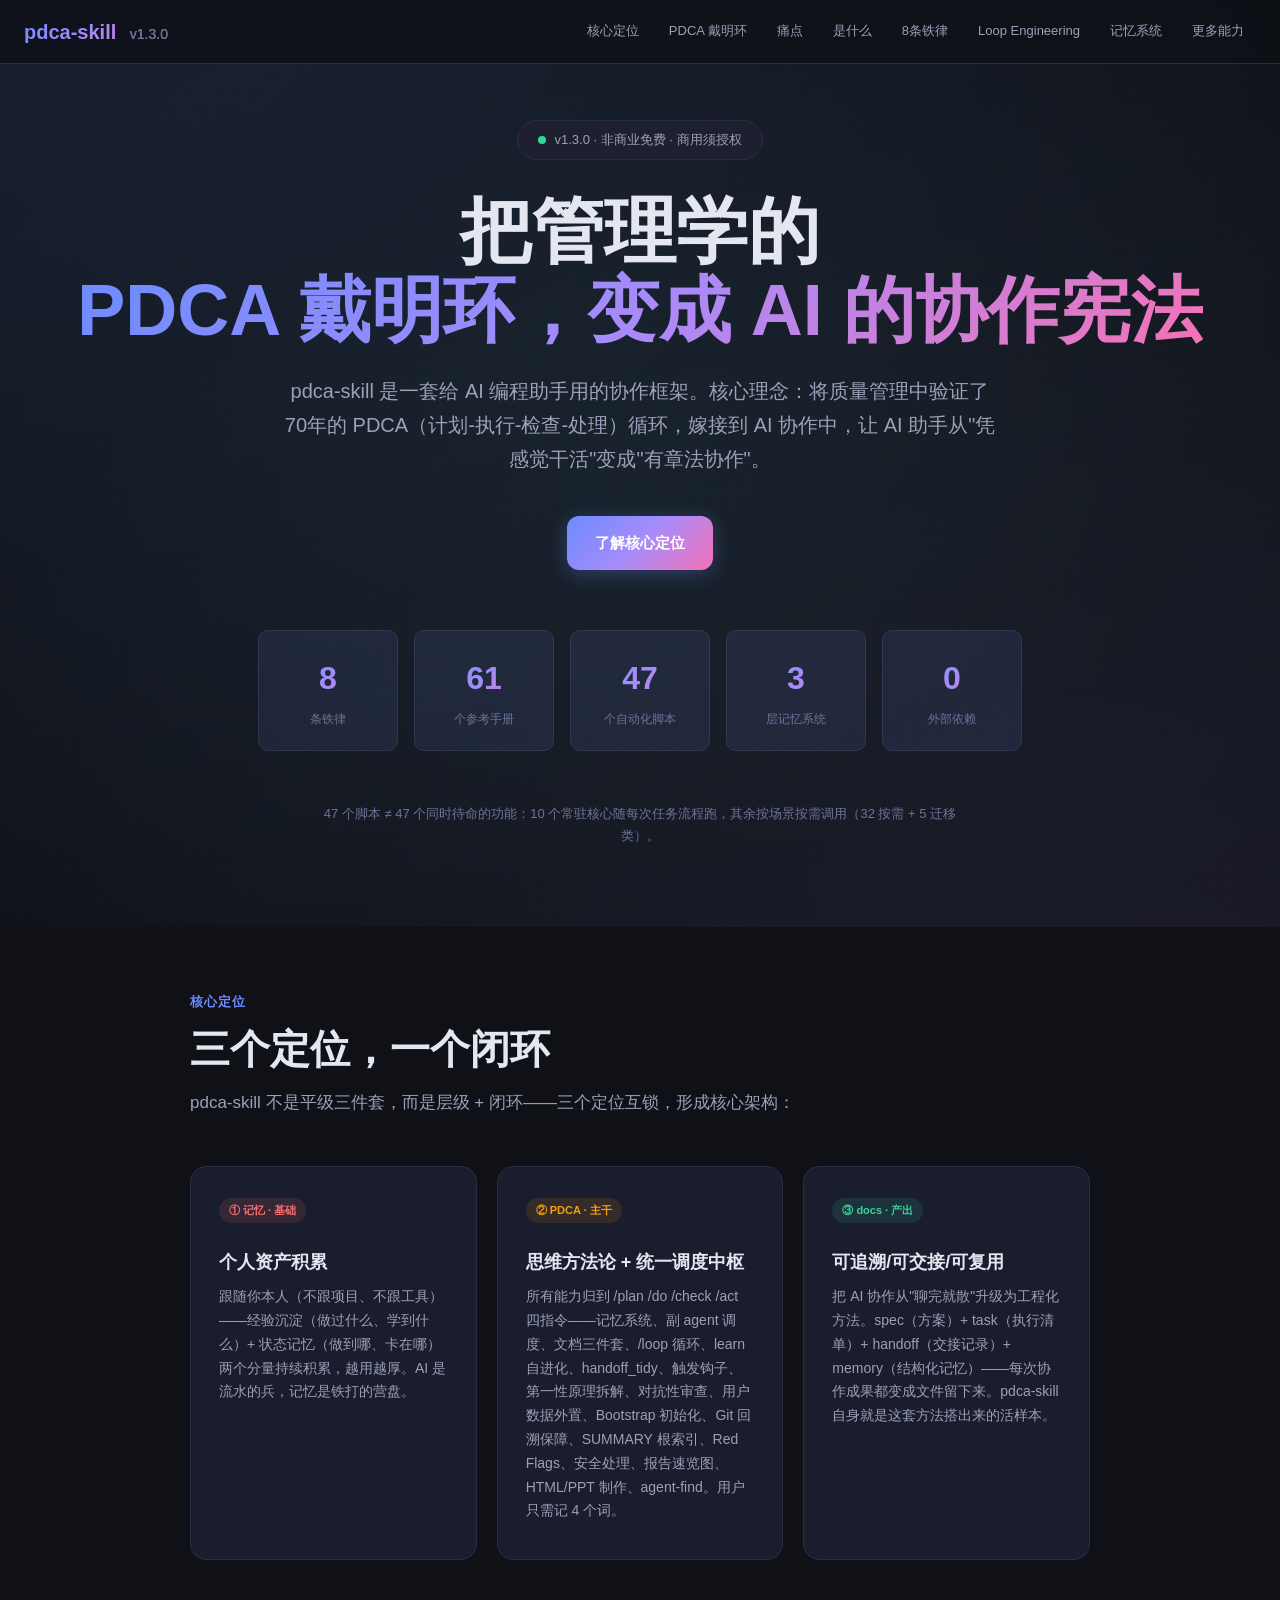
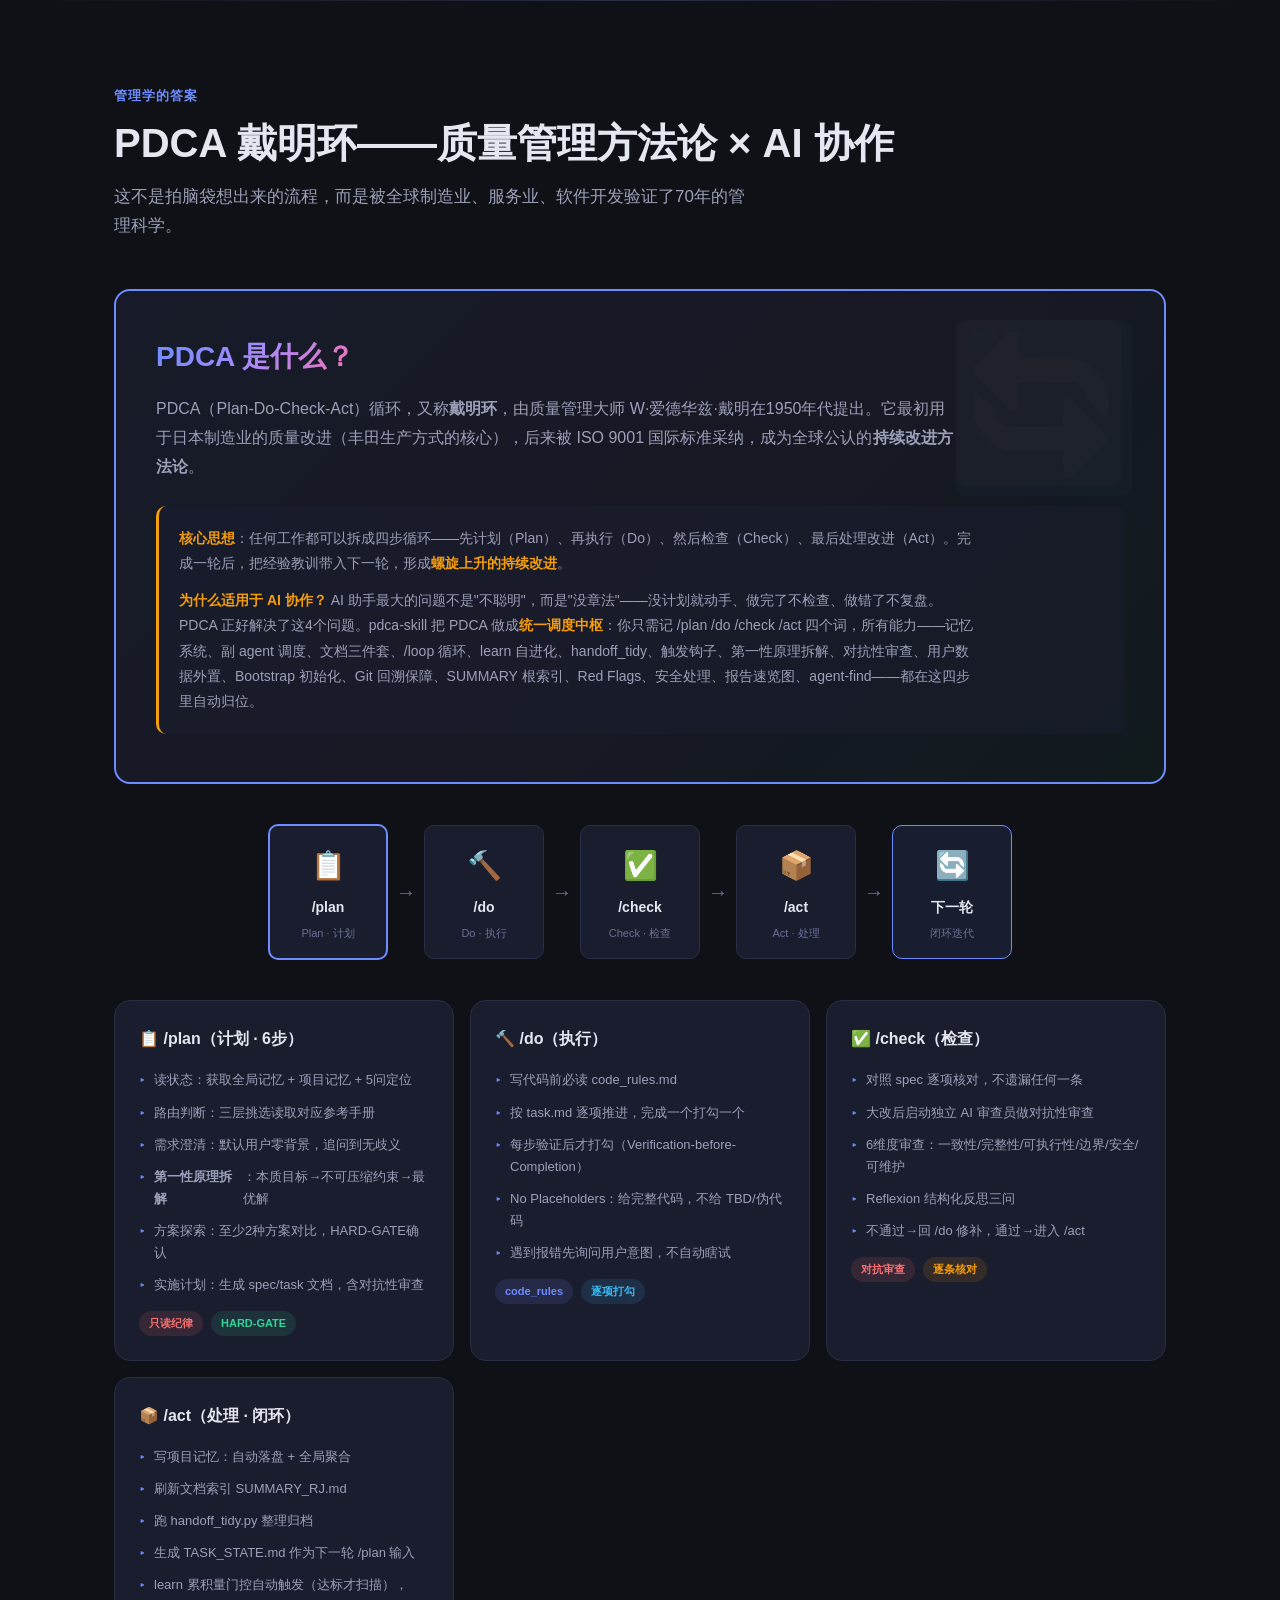
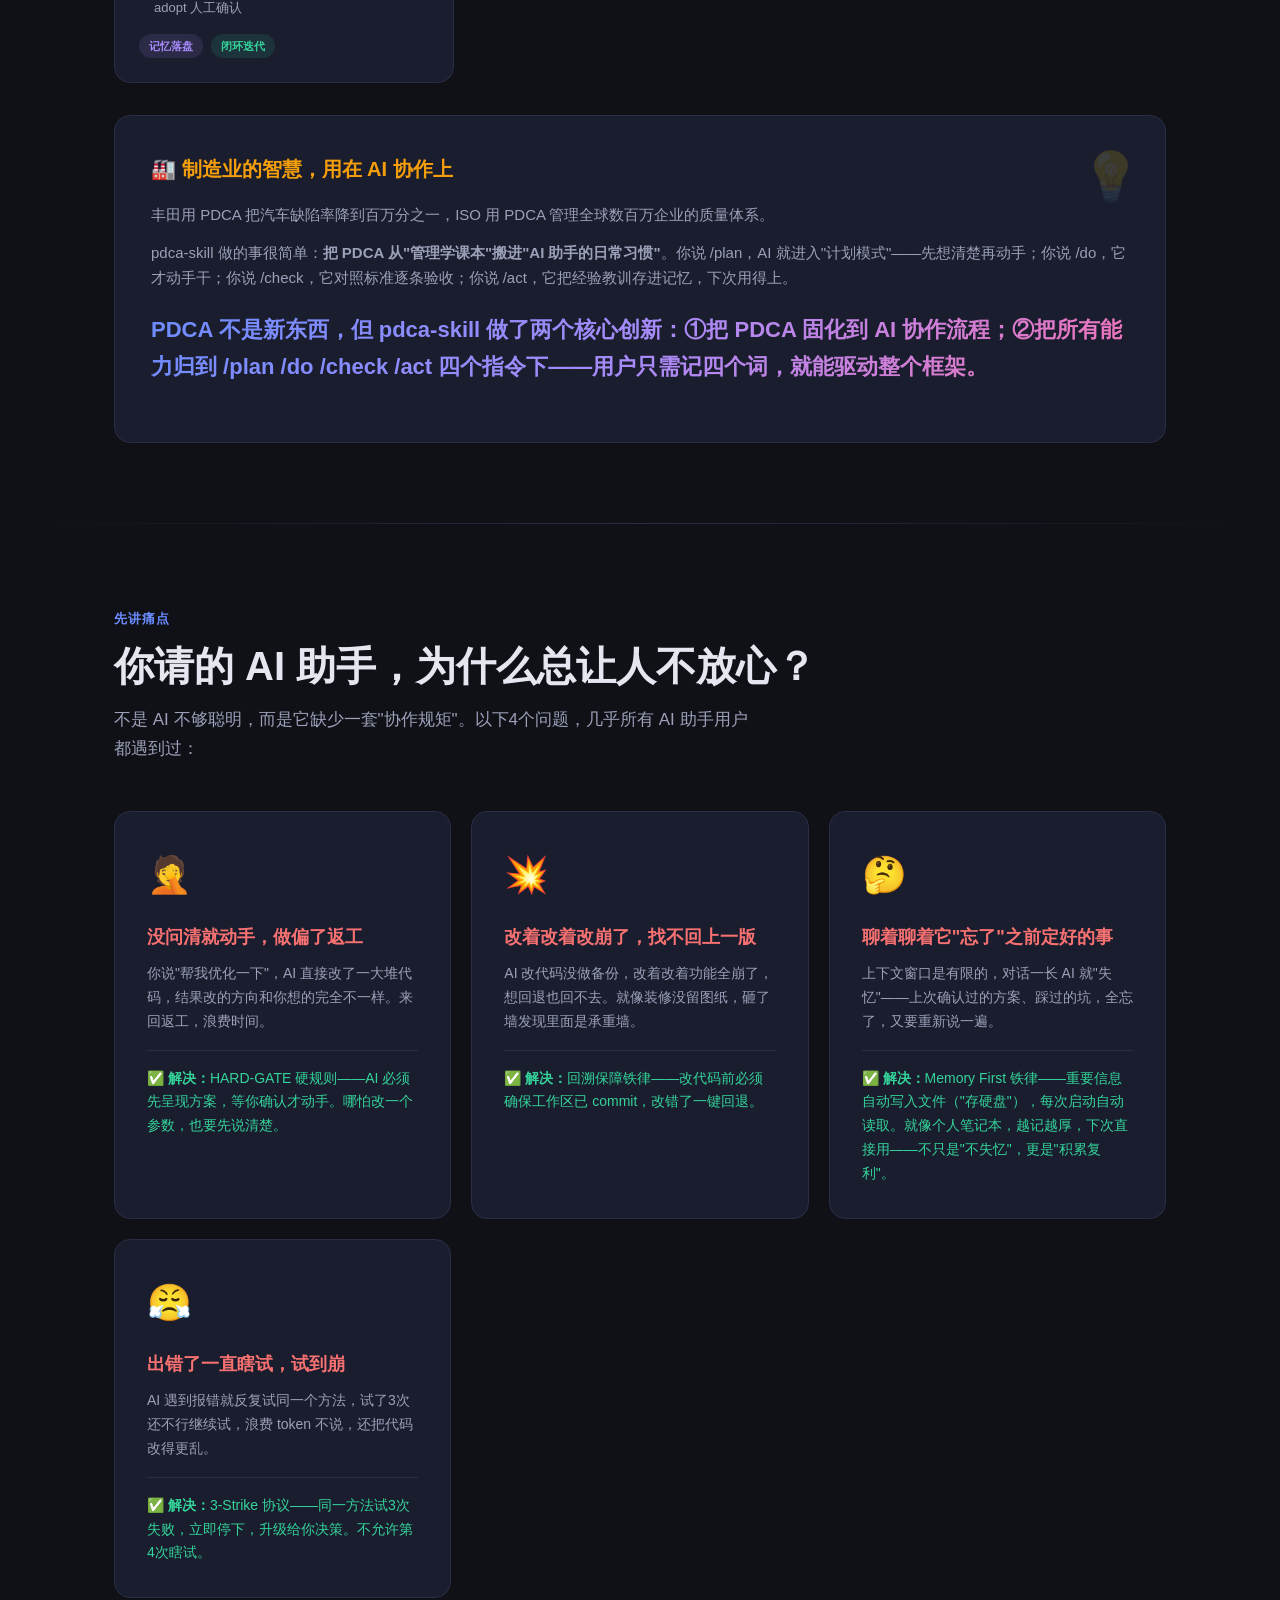
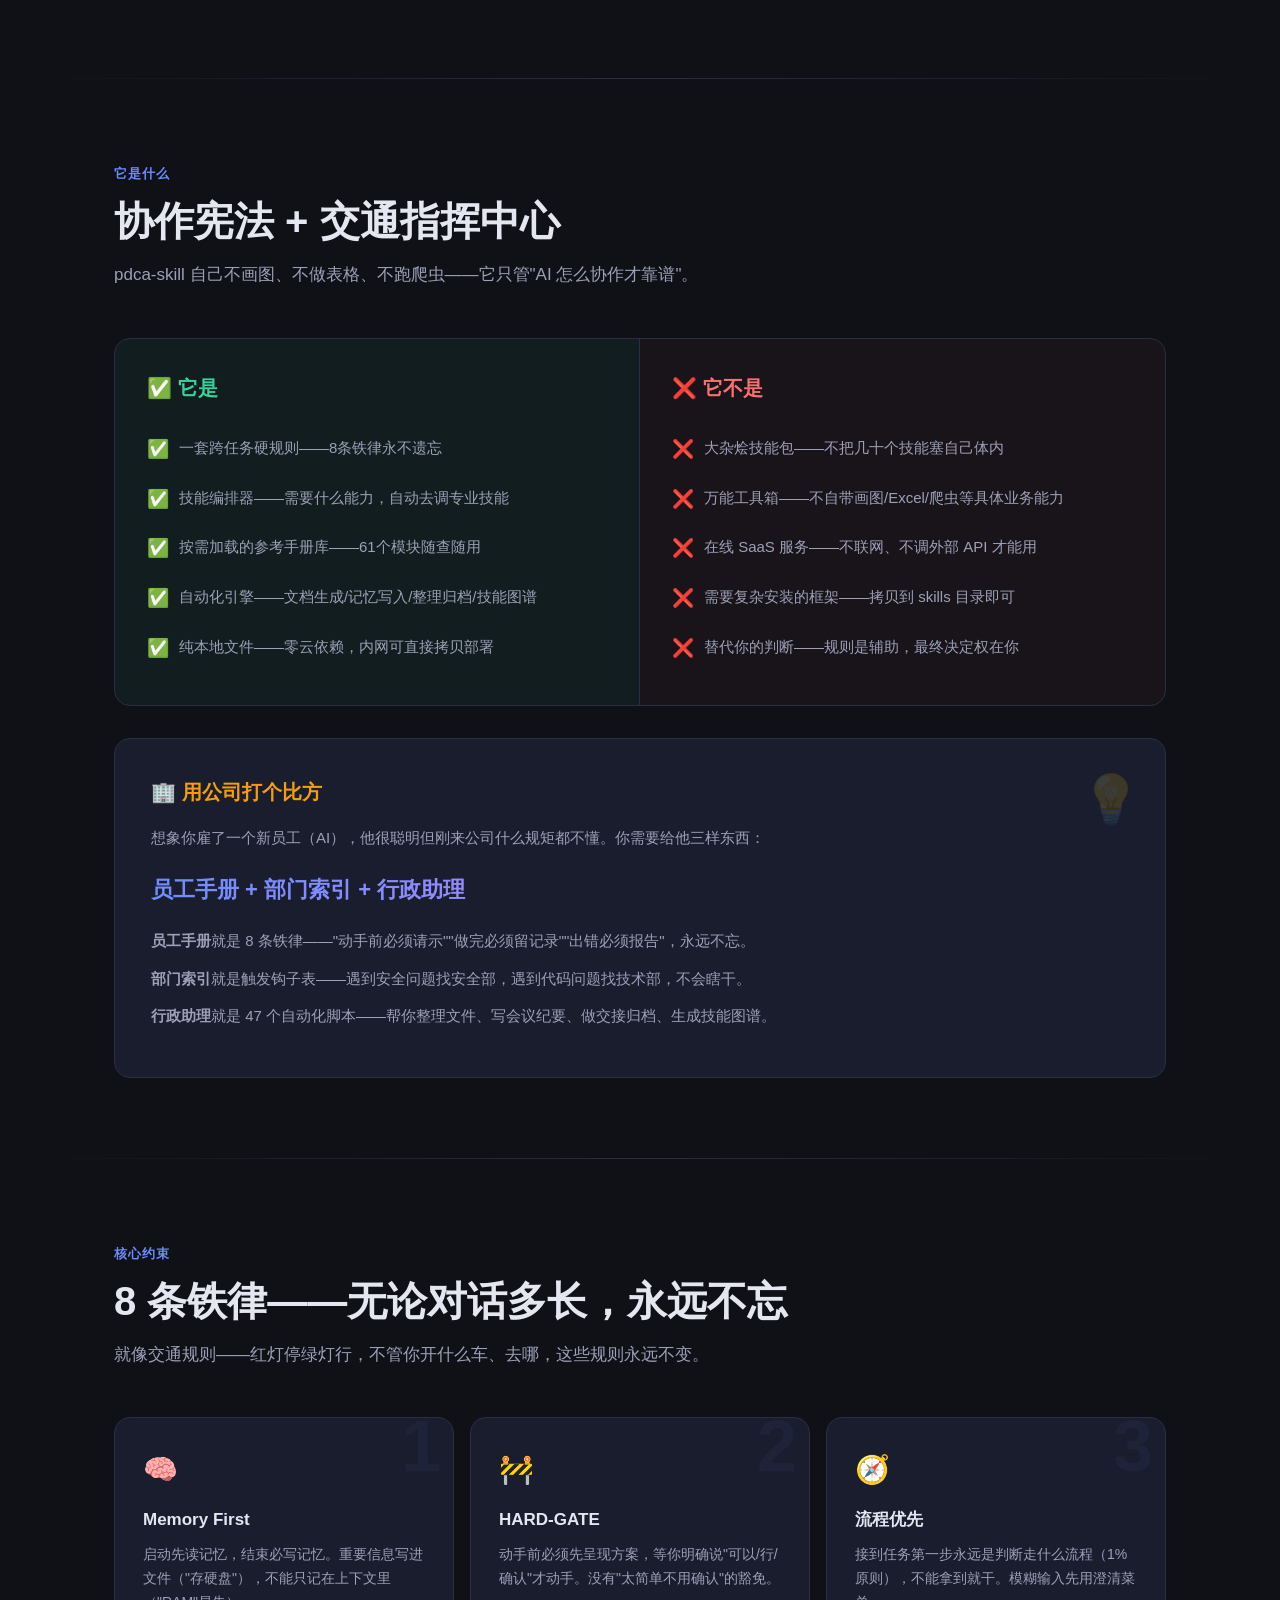
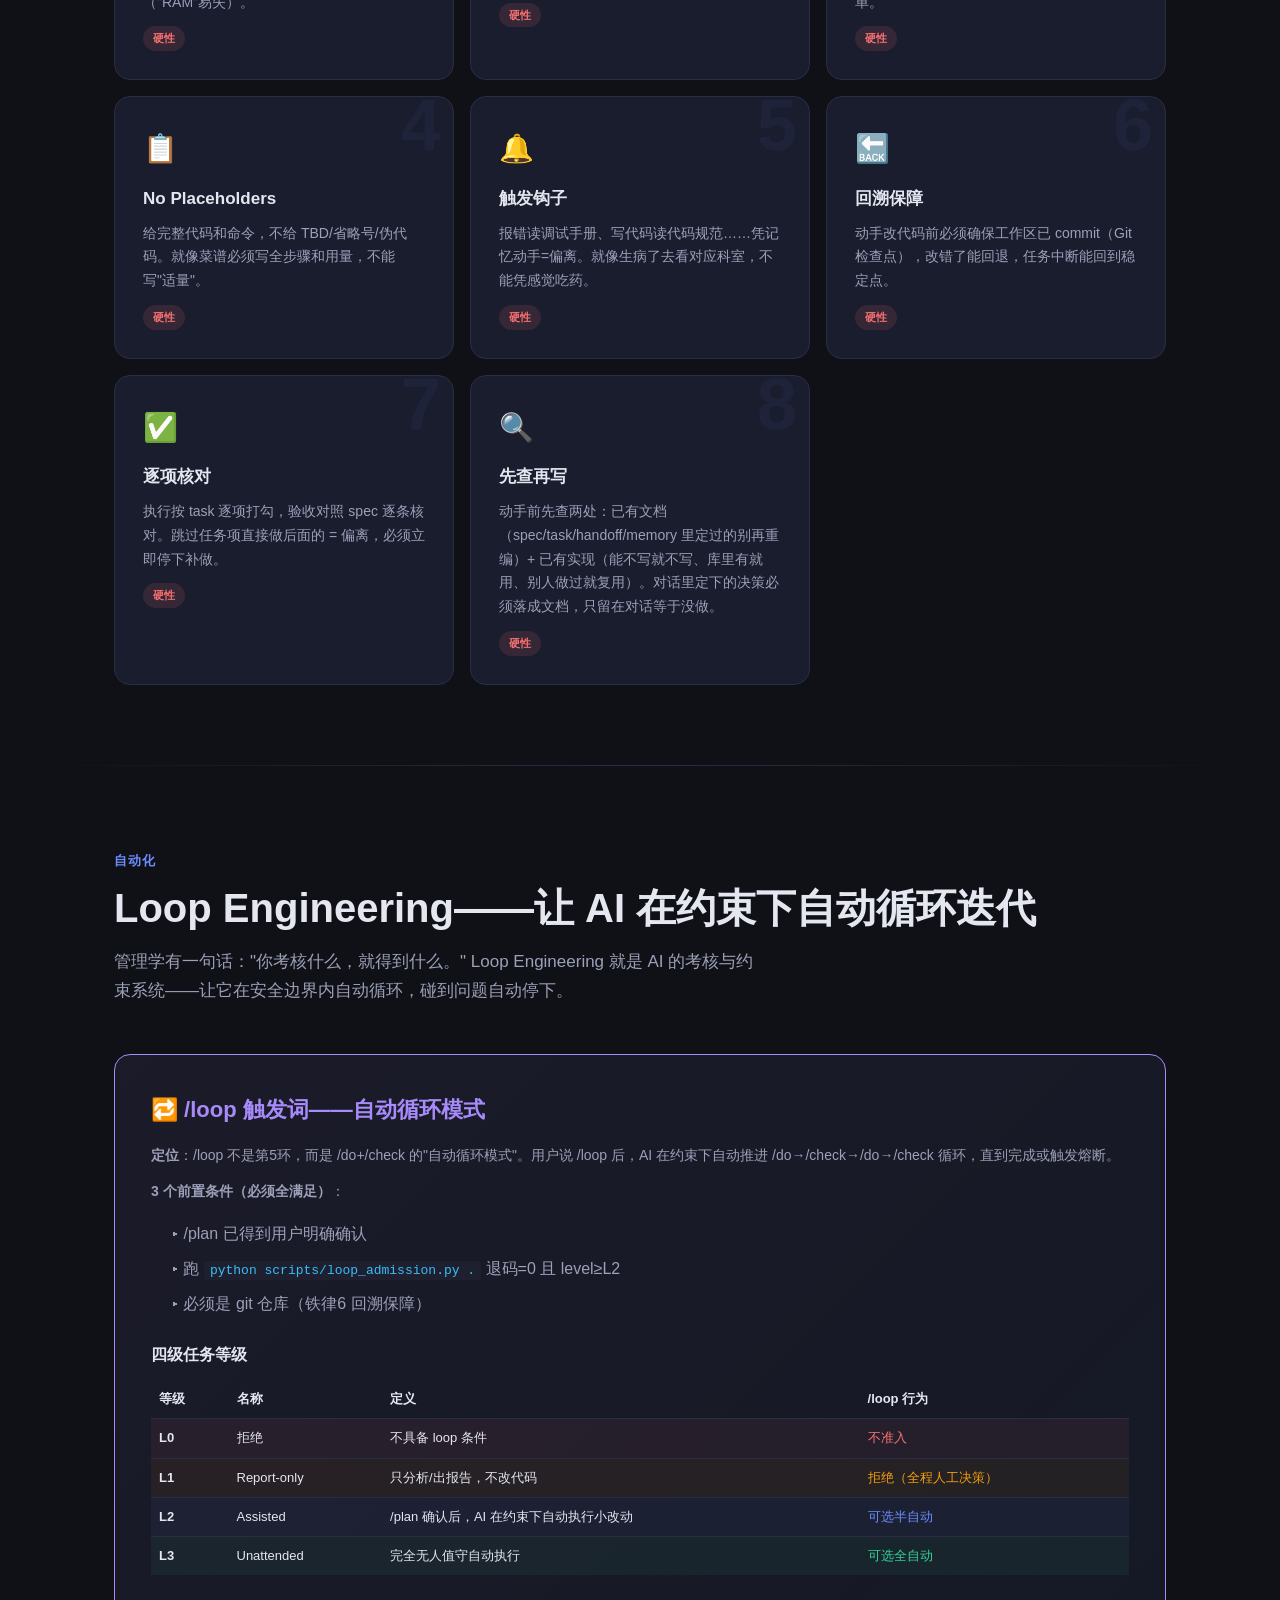
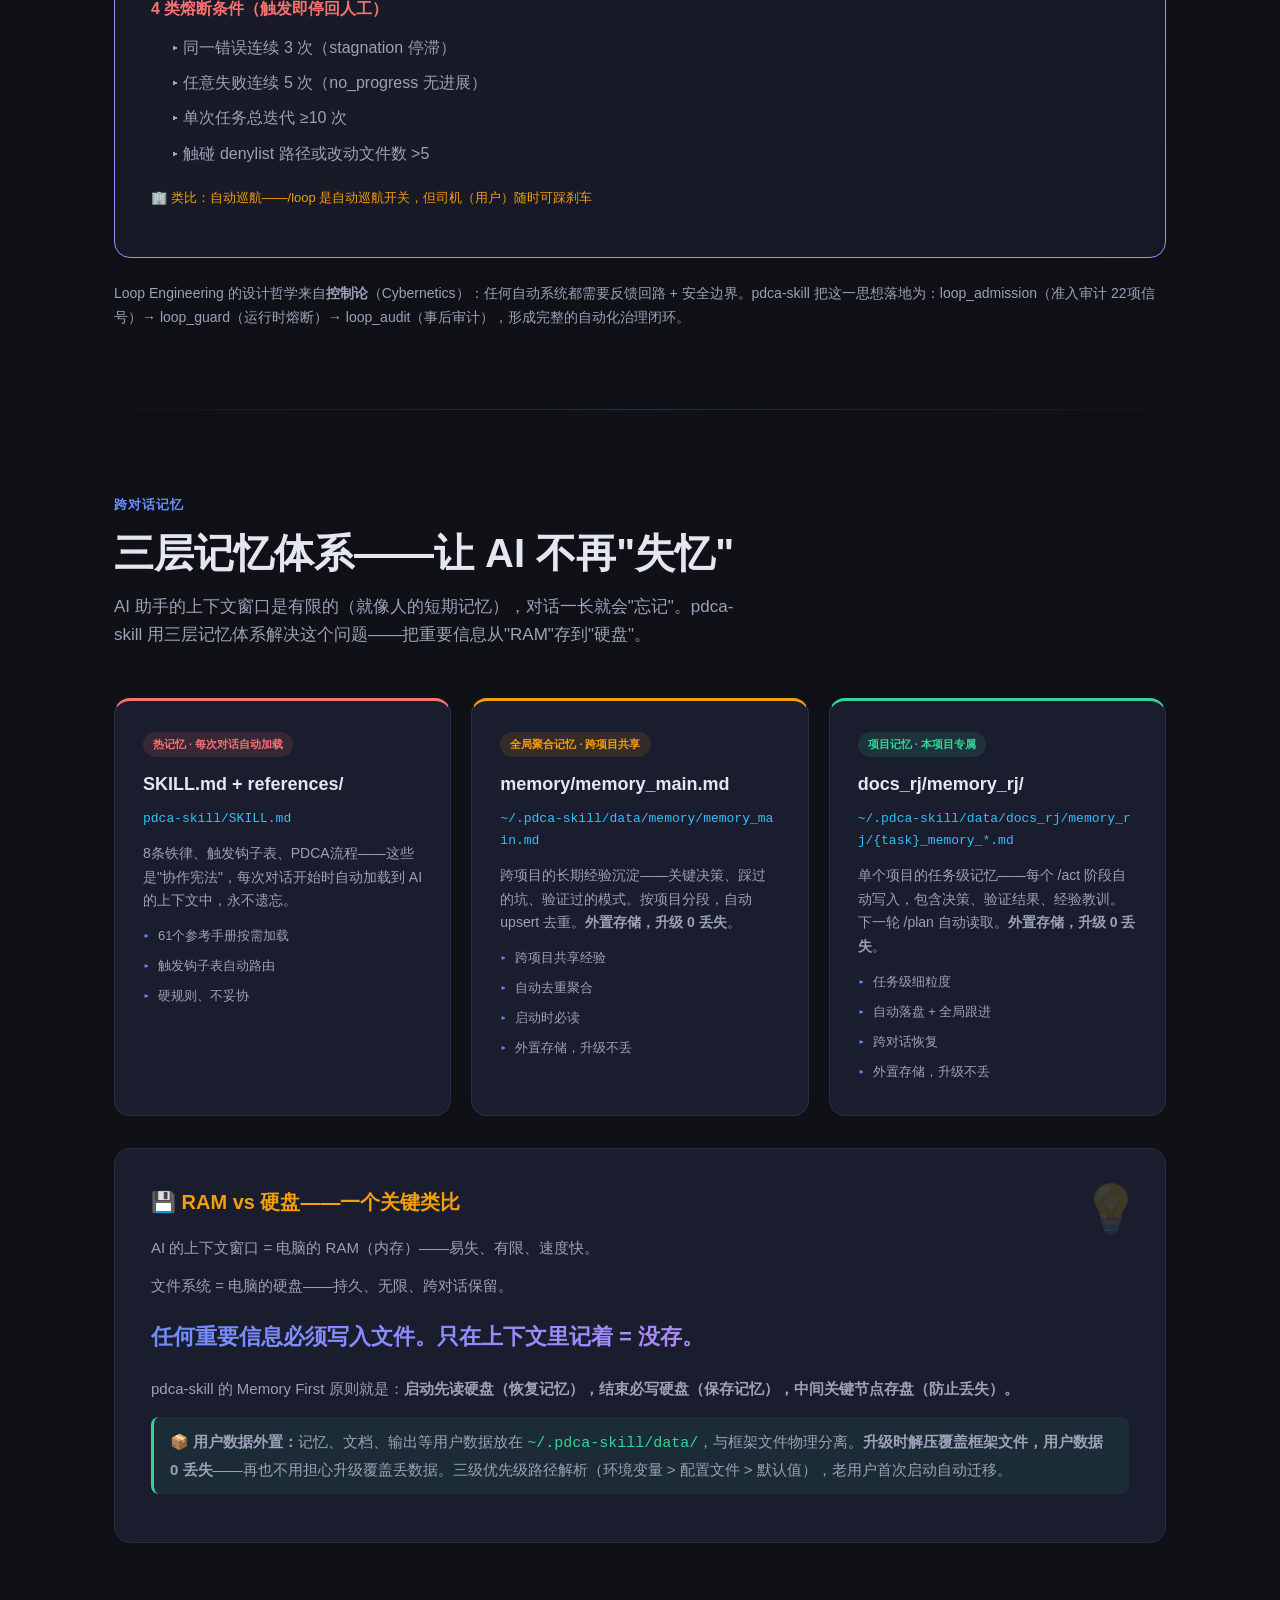
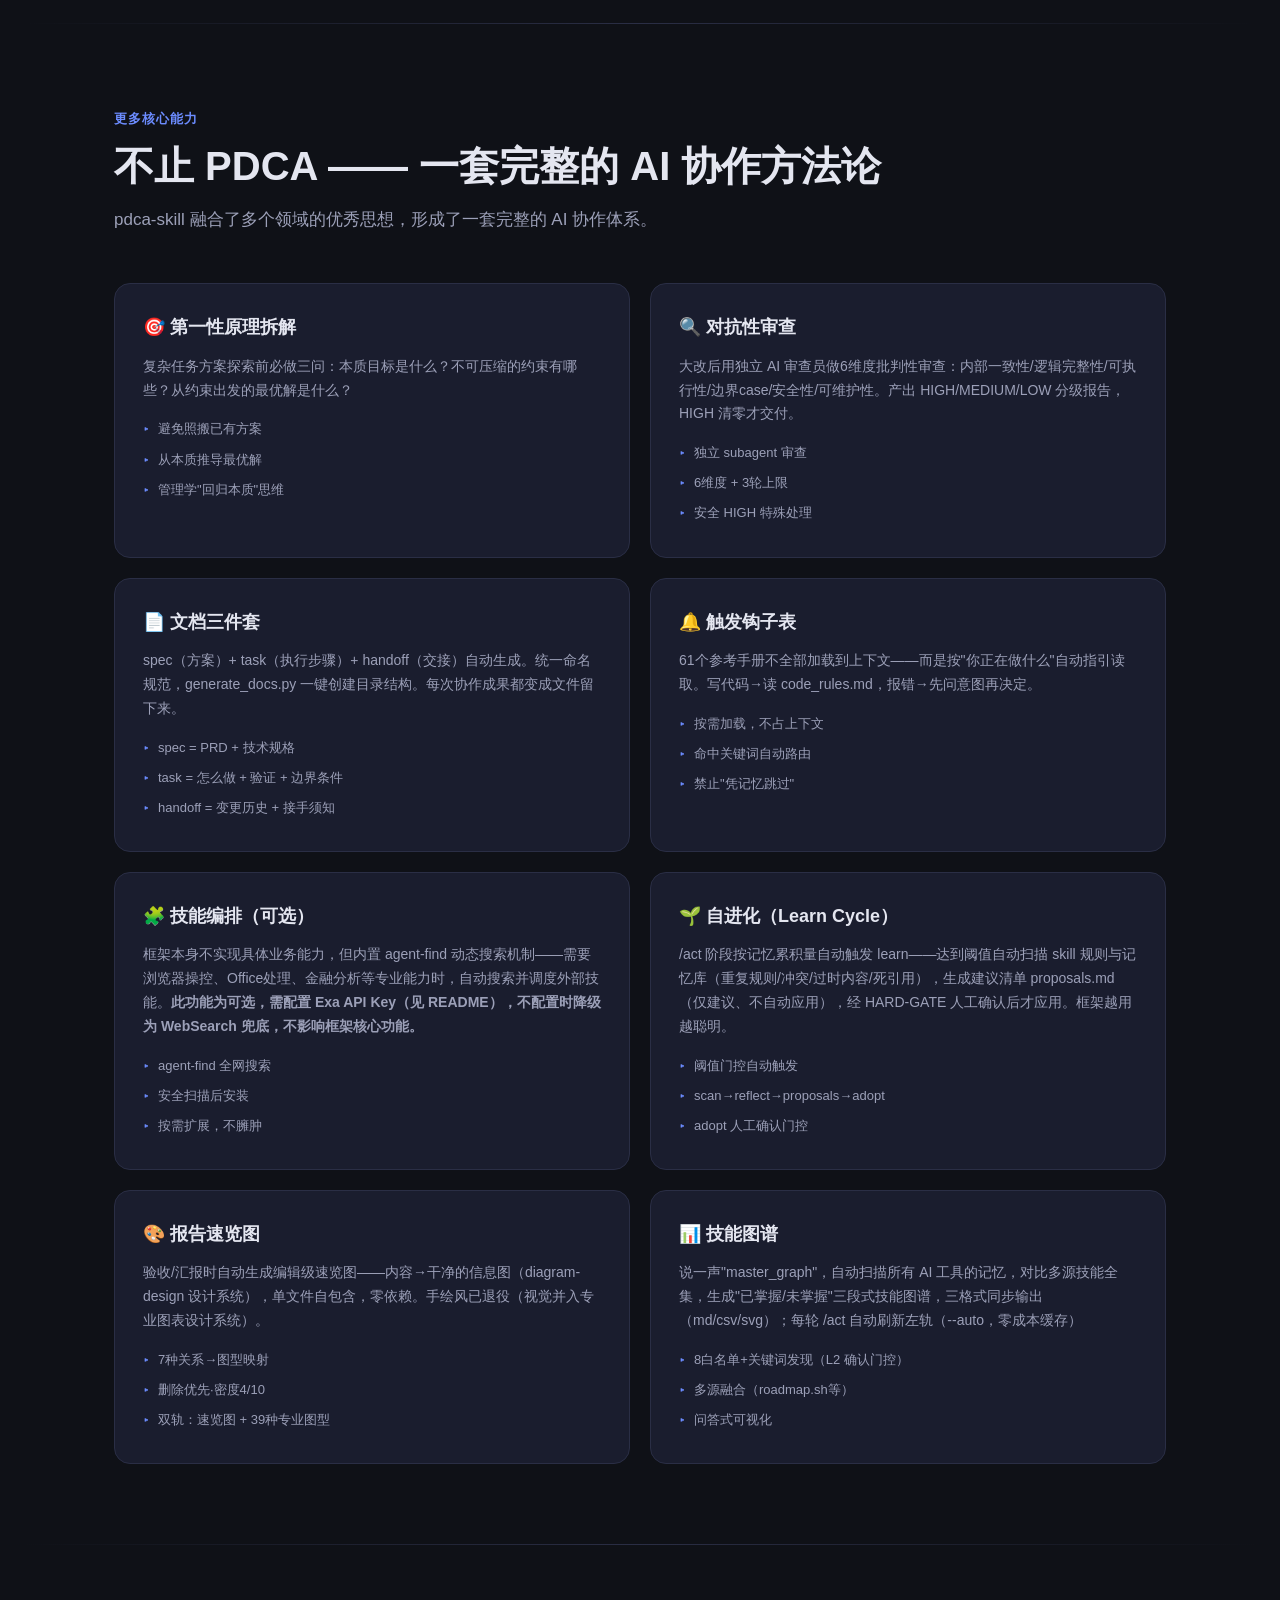
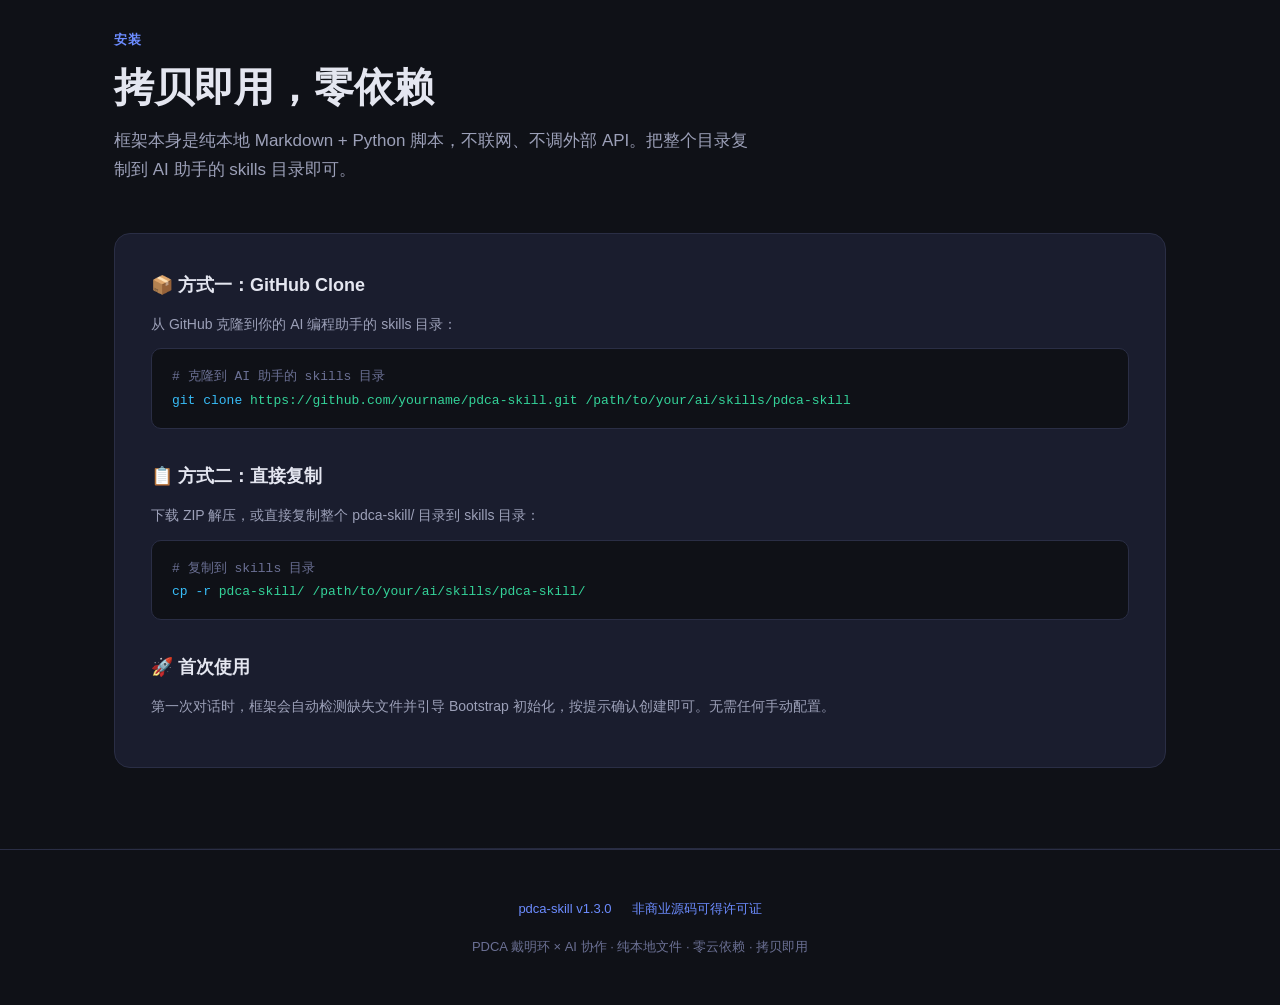
==== commit a89ae0a7: "feat(skill): 触发词加 /pdca-* 别名防宿主撞车，新增 /memory review 记忆体检 - 决策树 /plan 与 /memory review 分支把 /pdca-plan" ====
--- a/网页说明.html
+++ b/网页说明.html
@@ -279,6 +279,7 @@
     <div class="stat-item"><div class="stat-num">3</div><div class="stat-label">层记忆系统</div></div>
     <div class="stat-item"><div class="stat-num">0</div><div class="stat-label">外部依赖</div></div>
   </div>
+  <p style="text-align:center;color:var(--text3);font-size:13px;margin-top:12px;max-width:640px;margin-left:auto;margin-right:auto;">47 个脚本 ≠ 47 个同时待命的功能：10 个常驻核心随每次任务流程跑，其余按场景按需调用（32 按需 + 5 迁移类）。</p>
 </section>
 
 <!-- ===== 三定位 Overview ===== -->
